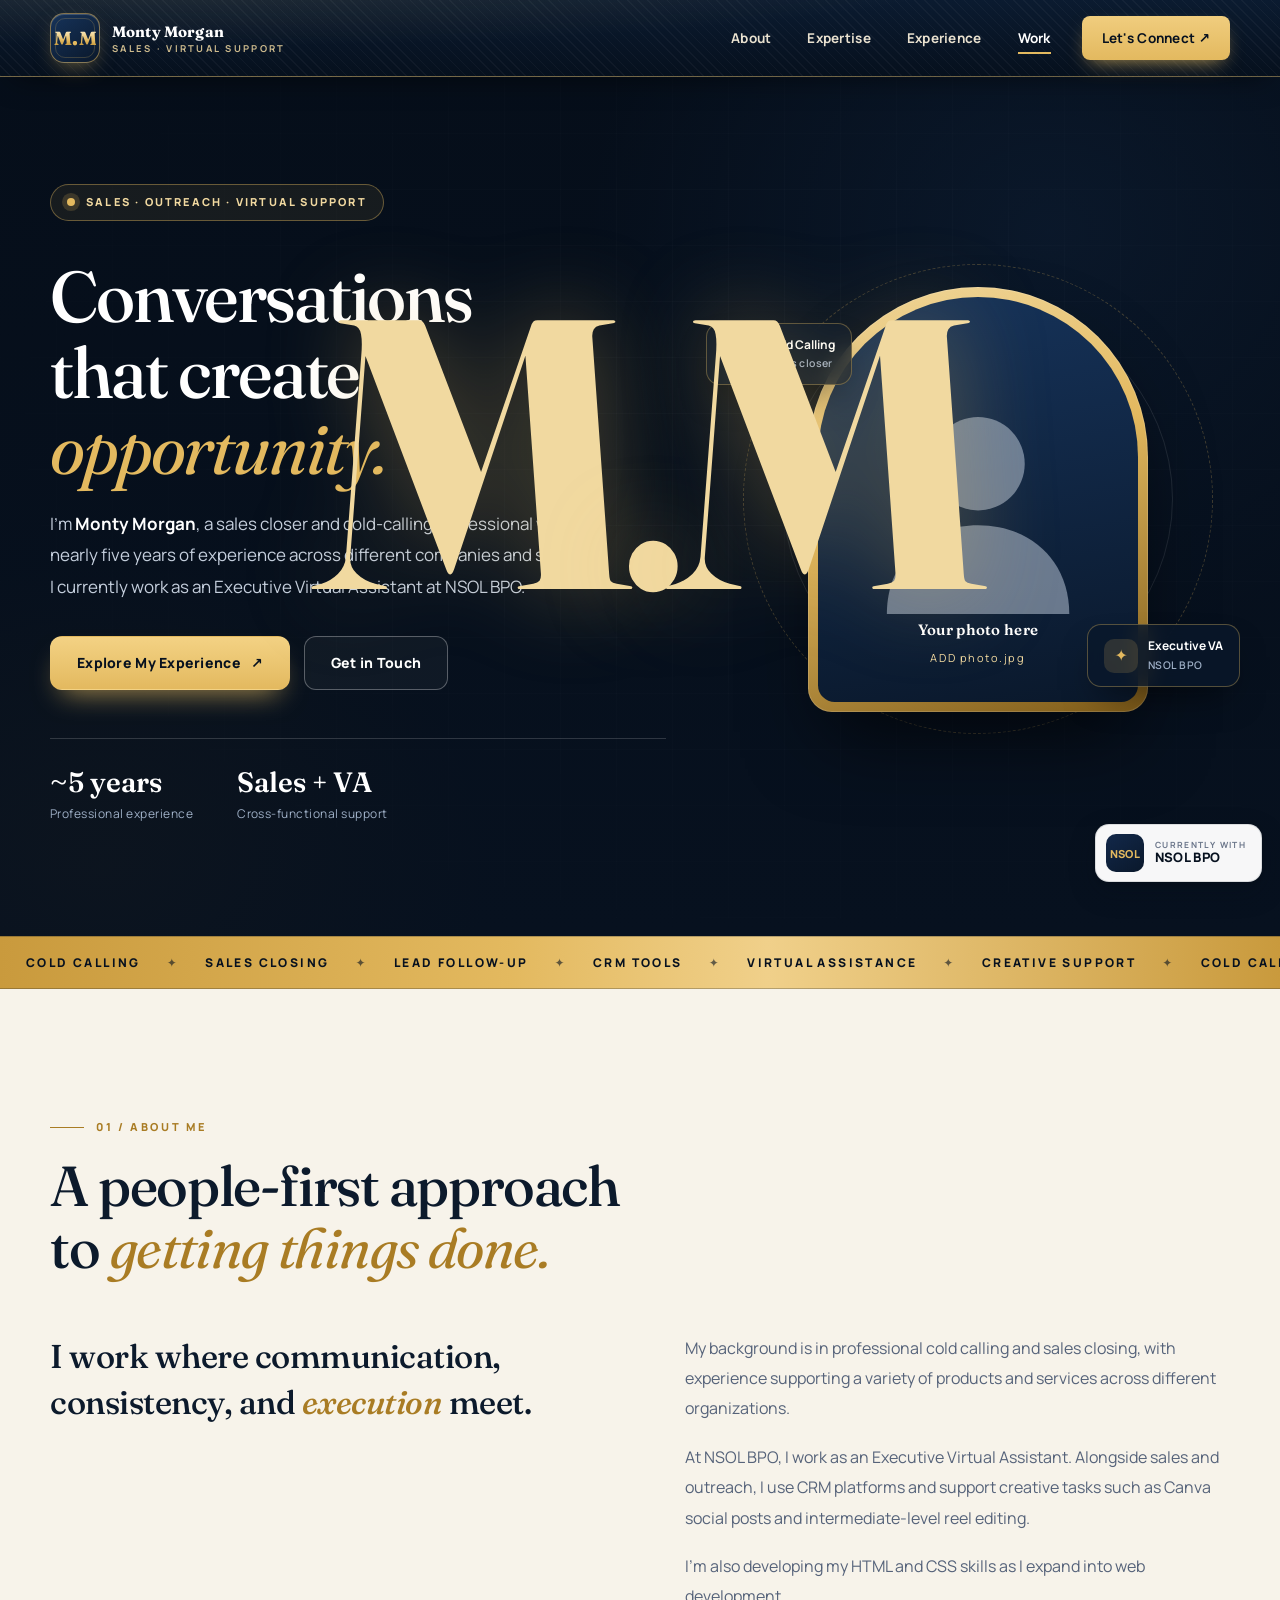
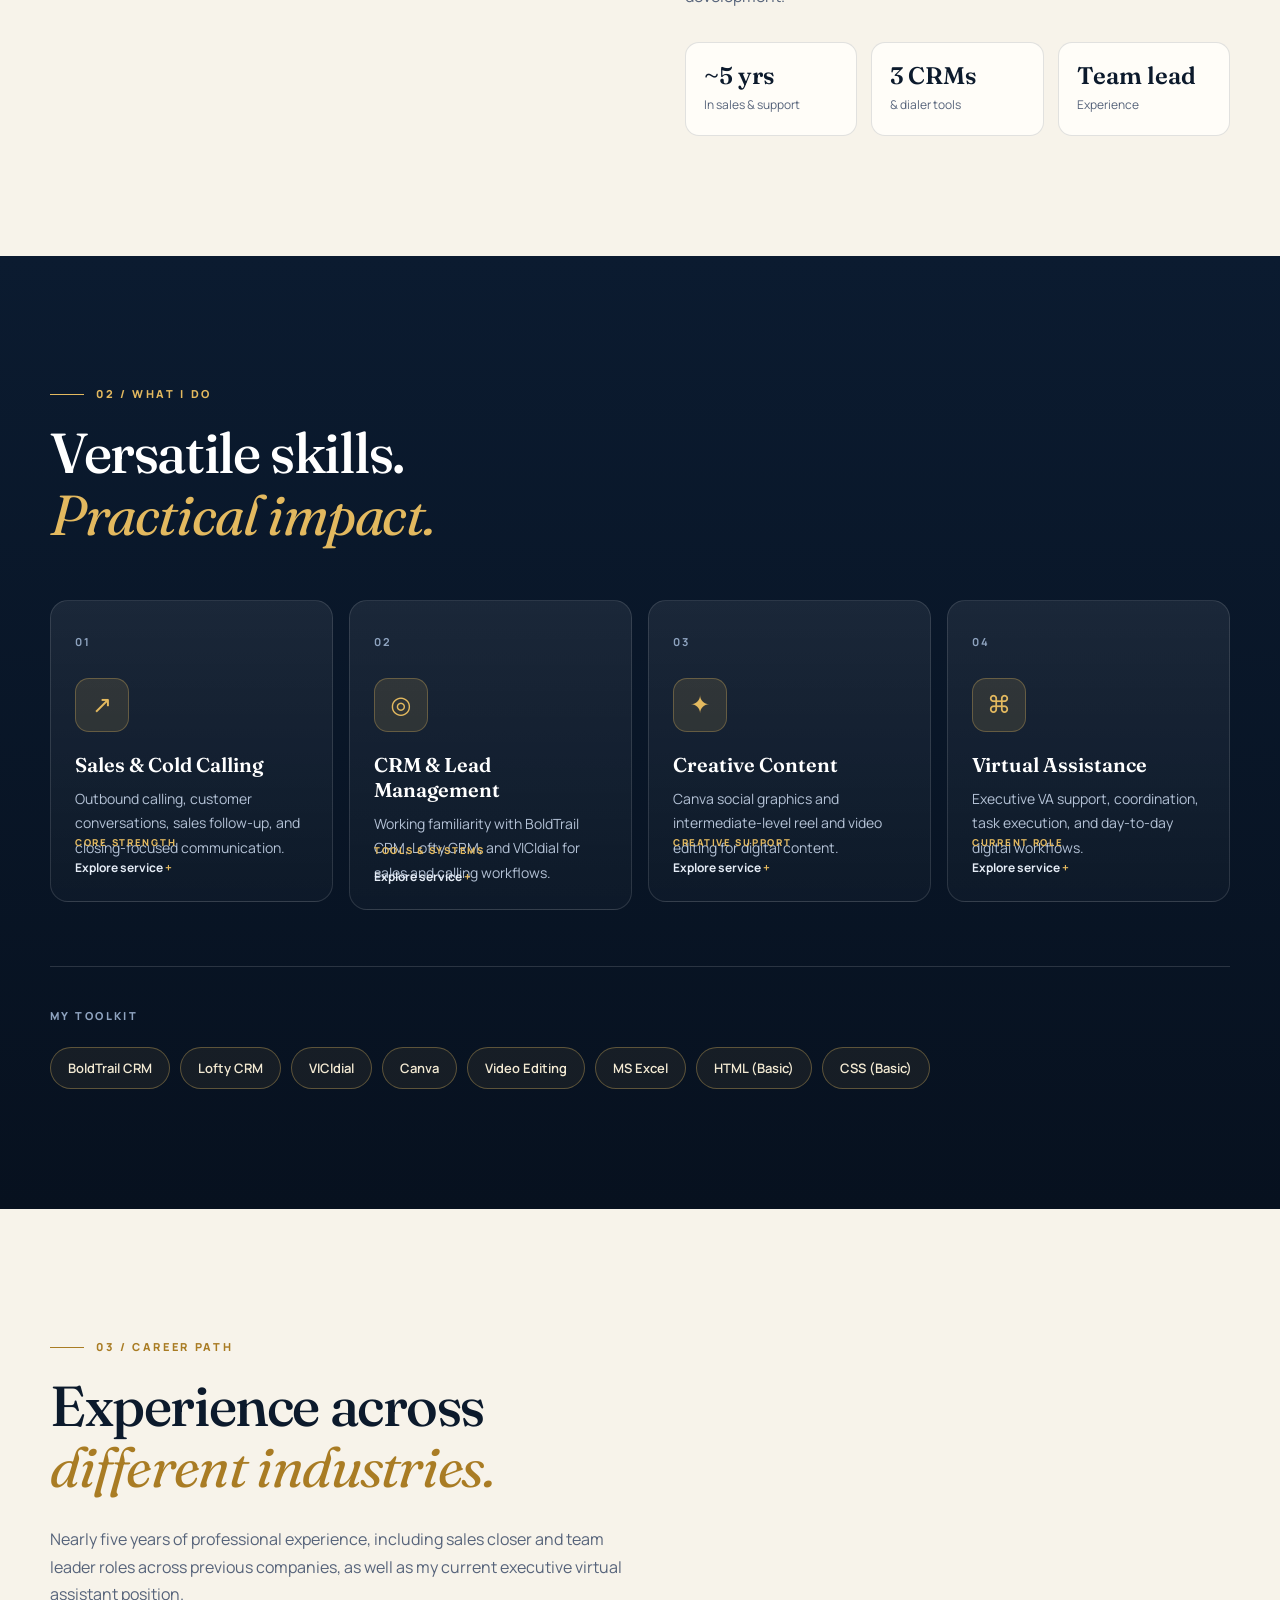
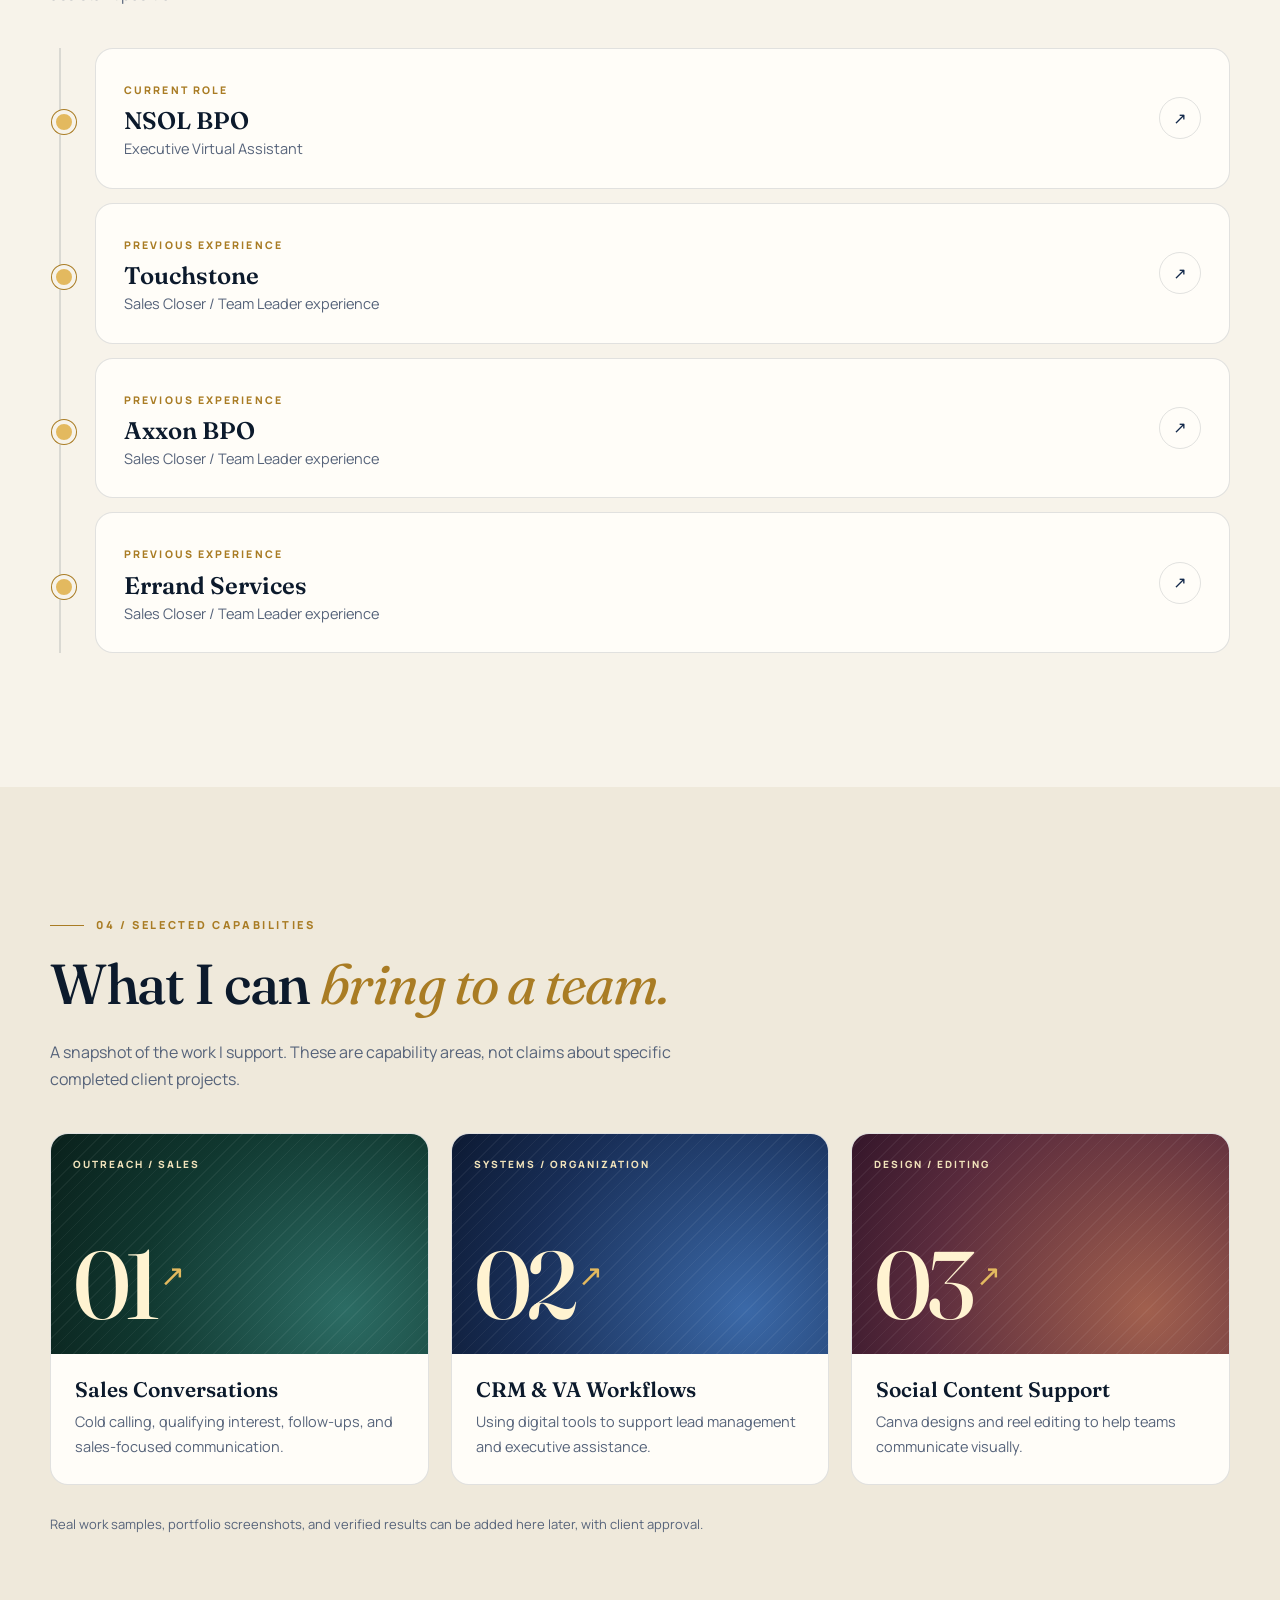
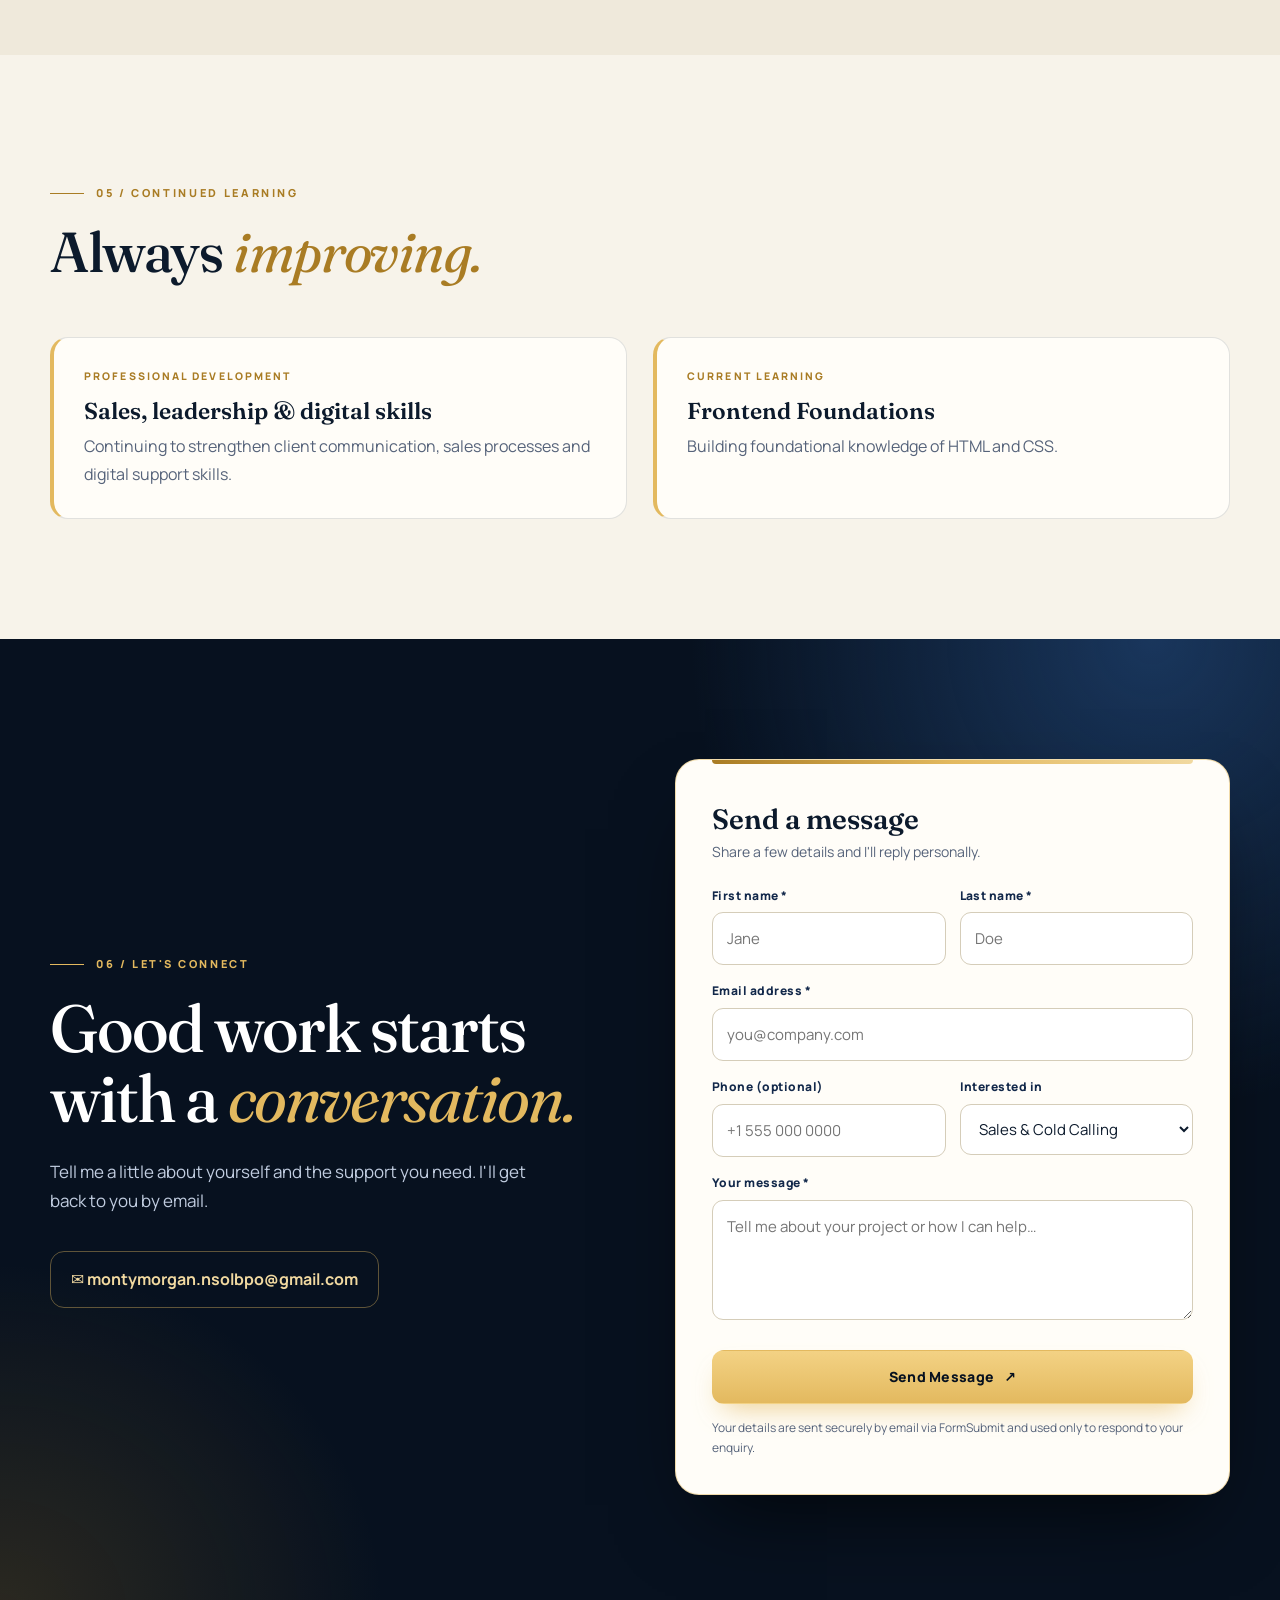
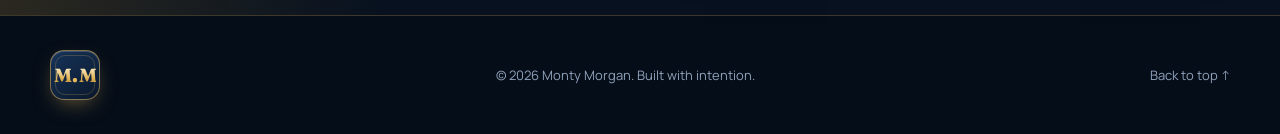
==== index.html @ 79760da1 "Redesign portfolio as a single-file site New navy and gold theme, textured navbar, styled M.M monogr" ====
<!doctype html>
<html lang="en">
<head>
<meta charset="utf-8">
<meta name="viewport" content="width=device-width, initial-scale=1">
<title>Monty Morgan | Sales Closer &amp; Executive Virtual Assistant</title>
<meta name="description" content="Monty Morgan — sales closer, cold-calling professional and Executive Virtual Assistant. Explore experience, skills and services.">
<meta name="theme-color" content="#07111f">
<meta property="og:type" content="website">
<meta property="og:title" content="Monty Morgan | Sales Closer &amp; Executive Virtual Assistant">
<meta property="og:description" content="Conversations that create opportunity. Sales, outreach and executive virtual support.">
<meta property="og:url" content="https://montymorgan.github.io/">
<link rel="canonical" href="https://montymorgan.github.io/">
<link rel="icon" href="data:image/svg+xml,%3Csvg xmlns='http://www.w3.org/2000/svg' viewBox='0 0 64 64'%3E%3Crect width='64' height='64' rx='14' fill='%2307111f'/%3E%3Ctext x='32' y='41' font-family='Georgia,serif' font-size='26' font-weight='700' fill='%23e3b95f' text-anchor='middle'%3EM.M%3C/text%3E%3C/svg%3E">
<link rel="preconnect" href="https://fonts.googleapis.com">
<link rel="preconnect" href="https://fonts.gstatic.com" crossorigin>
<link href="https://fonts.googleapis.com/css2?family=Fraunces:ital,opsz,wght@0,9..144,500;0,9..144,700;1,9..144,400;1,9..144,500&family=Manrope:wght@400;500;600;700;800&display=swap" rel="stylesheet">
<style>
:root{
  --navy-950:#050d18;--navy-900:#07111f;--navy-800:#0b1b30;--navy-700:#12284a;--navy-600:#1b3a63;
  --gold:#e3b95f;--gold-soft:#f1d9a0;--gold-deep:#a97c24;
  --ivory:#f7f3ea;--ivory-2:#efe9db;--paper:#fffdf8;
  --ink:#0c1a2c;--muted:#56637a;--line:rgba(12,26,44,.12);
  --blink:4.8s;
  --serif:'Fraunces',Georgia,serif;--sans:'Manrope',system-ui,-apple-system,'Segoe UI',Arial,sans-serif;
  --radius:18px;--shadow:0 24px 60px -24px rgba(5,13,24,.45);
}
*{box-sizing:border-box}
html{scroll-behavior:smooth;scroll-padding-top:90px;-webkit-text-size-adjust:100%}
body{margin:0;font:400 16px/1.7 var(--sans);color:var(--ink);background:var(--ivory);overflow-x:hidden}
a{color:inherit;text-decoration:none}
button,input,select,textarea{font:inherit}
img{max-width:100%;display:block}
::selection{background:var(--gold);color:var(--navy-900)}
:focus-visible{outline:3px solid var(--gold);outline-offset:3px;border-radius:4px}
.container{width:min(1180px,calc(100% - 48px));margin-inline:auto}
.skip-link{position:absolute;left:12px;top:-80px;background:var(--gold);color:var(--navy-900);padding:10px 16px;border-radius:8px;font-weight:700;z-index:2000}
.skip-link:focus{top:12px}

/* ---------- Brand monogram ---------- */
.logo{display:inline-flex;align-items:center;gap:12px;color:#fff}
.mono{position:relative;display:inline-grid;place-items:center;width:50px;height:50px;border-radius:14px;
  background:linear-gradient(145deg,#16335a,#0a182b);border:1px solid rgba(227,185,95,.55);
  box-shadow:inset 0 1px 0 rgba(255,255,255,.18),0 8px 22px -8px rgba(227,185,95,.55)}
.mono::after{content:"";position:absolute;inset:4px;border-radius:10px;border:1px solid rgba(227,185,95,.22)}
.mono b{font:700 19px/1 var(--serif);letter-spacing:-.04em;background:linear-gradient(180deg,#fff3d1,var(--gold) 60%,#b98a2f);-webkit-background-clip:text;background-clip:text;color:transparent}
.mono i{font-style:normal;color:var(--gold);margin:0 1px;font-weight:800}
.logo-text{display:flex;flex-direction:column;line-height:1.1}
.logo-text strong{font:700 15px var(--serif);letter-spacing:.01em}
.logo-text small{font-size:9.5px;letter-spacing:.24em;color:var(--gold-soft);opacity:.85;font-weight:700;margin-top:3px}

/* ---------- Navbar (textured, high contrast) ---------- */
.site-header{position:sticky;top:0;z-index:50;
  background:
    repeating-linear-gradient(45deg,rgba(255,255,255,.035) 0 1px,transparent 1px 7px),
    radial-gradient(120% 220% at 15% -60%,rgba(227,185,95,.16),transparent 55%),
    linear-gradient(180deg,#0b1b30,#06101d);
  border-bottom:1px solid rgba(227,185,95,.45);box-shadow:0 12px 30px -14px rgba(0,0,0,.6)}
.nav{height:76px;display:flex;align-items:center;justify-content:space-between;gap:20px}
.nav-links{display:flex;align-items:center;gap:6px}
.nav-links a{position:relative;padding:10px 15px;font-size:13.5px;font-weight:700;color:#e9e1cf;letter-spacing:.02em;border-radius:8px;transition:color .2s,background .2s}
.nav-links a:not(.nav-cta)::after{content:"";position:absolute;left:15px;right:15px;bottom:5px;height:2px;background:var(--gold);transform:scaleX(0);transform-origin:left;transition:transform .3s}
.nav-links a:hover,.nav-links a.active{color:#fff}
.nav-links a:hover::after,.nav-links a.active::after{transform:scaleX(1)}
.nav-links .nav-cta{margin-left:10px;background:linear-gradient(180deg,#f0cd7e,var(--gold));color:var(--navy-900);padding:11px 20px;box-shadow:0 8px 20px -8px rgba(227,185,95,.8)}
.nav-links .nav-cta:hover{color:var(--navy-900);transform:translateY(-1px)}
.menu-toggle{display:none;width:46px;height:44px;border:1px solid rgba(227,185,95,.5);background:rgba(255,255,255,.04);border-radius:10px;cursor:pointer;flex-direction:column;align-items:center;justify-content:center;gap:5px}
.menu-toggle span{width:22px;height:2px;background:var(--gold);transition:transform .3s,opacity .3s}
.menu-toggle[aria-expanded="true"] span:nth-child(1){transform:translateY(7px) rotate(45deg)}
.menu-toggle[aria-expanded="true"] span:nth-child(2){opacity:0}
.menu-toggle[aria-expanded="true"] span:nth-child(3){transform:translateY(-7px) rotate(-45deg)}

/* ---------- Blinking watermark (same rhythm as the NSOL badge) ---------- */
.watermark{position:fixed;top:50%;left:50%;z-index:20;transform:translate(-50%,-50%);pointer-events:none;user-select:none;
  font:700 clamp(170px,30vw,500px)/1 var(--serif);letter-spacing:-.07em;white-space:nowrap;
  animation:mm-blink var(--blink) ease-in-out infinite;transition:color .6s ease,text-shadow .6s ease}
.watermark i{font-style:normal;font-weight:500;margin:0 .02em}
.watermark.on-dark{color:var(--gold-soft);text-shadow:0 0 90px rgba(227,185,95,.35)}
.watermark.on-light{color:var(--navy-700);text-shadow:none}
@keyframes mm-blink{0%,100%{opacity:.05}50%{opacity:.17}}

/* ---------- Floating NSOL BPO badge ---------- */
.employer{position:fixed;right:18px;bottom:18px;z-index:60;display:flex;align-items:center;gap:11px;padding:9px 15px 9px 10px;
  background:rgba(255,255,255,.97);border:1px solid rgba(12,26,44,.12);border-radius:14px;color:var(--navy-900);
  box-shadow:0 10px 26px rgba(5,13,24,.28),0 2px 6px rgba(5,13,24,.18);animation:badge-blink var(--blink) ease-in-out infinite;
  transition:transform .25s,box-shadow .25s}
.employer:hover{transform:translateY(-3px);box-shadow:0 16px 32px rgba(5,13,24,.34)}
@keyframes badge-blink{0%,100%{opacity:.6}50%{opacity:1}}
.employer-logo{width:38px;height:38px;border-radius:10px;display:grid;place-items:center;background:linear-gradient(145deg,#12284a,#0a182b);overflow:hidden;flex:none}
.employer-logo img{width:100%;height:100%;object-fit:contain;background:#fff;display:none}
.employer-logo.has-logo img{display:block}
.employer-logo.has-logo span{display:none}
.employer-logo span{font:800 11px var(--sans);color:var(--gold);letter-spacing:.04em}
.employer-text{display:flex;flex-direction:column;line-height:1.15}
.employer-text small{font-size:8.5px;letter-spacing:.16em;text-transform:uppercase;color:#6a7589;font-weight:700}
.employer-text strong{font-size:13px;font-weight:800;letter-spacing:.02em}

/* ---------- Buttons ---------- */
.btn{display:inline-flex;align-items:center;justify-content:center;gap:10px;min-height:52px;padding:14px 26px;border-radius:12px;border:1px solid transparent;font-weight:800;font-size:14px;letter-spacing:.02em;cursor:pointer;transition:transform .2s,box-shadow .2s,background .2s}
.btn:hover{transform:translateY(-3px)}
.btn-gold{background:linear-gradient(180deg,#f3d284,var(--gold));color:var(--navy-900);box-shadow:0 14px 28px -12px rgba(227,185,95,.75)}
.btn-ghost{border-color:rgba(255,255,255,.3);color:#fff;background:rgba(255,255,255,.04)}
.btn-ghost:hover{background:rgba(255,255,255,.1)}

/* ---------- Hero ---------- */
section{position:relative}
.hero{color:#fff;overflow:hidden;isolation:isolate;
  background:
    linear-gradient(180deg,rgba(5,13,24,.72),rgba(7,17,31,.9)),
    url('hero.jpg') center/cover no-repeat,
    radial-gradient(60% 80% at 82% 18%,rgba(27,58,99,.9),transparent 60%),
    radial-gradient(50% 60% at 8% 92%,rgba(169,124,36,.28),transparent 60%),
    var(--navy-900)}
.hero::before{content:"";position:absolute;inset:0;z-index:-1;opacity:.5;
  background-image:linear-gradient(rgba(255,255,255,.045) 1px,transparent 1px),linear-gradient(90deg,rgba(255,255,255,.045) 1px,transparent 1px);
  background-size:56px 56px;-webkit-mask-image:radial-gradient(75% 75% at 60% 40%,#000,transparent);mask-image:radial-gradient(75% 75% at 60% 40%,#000,transparent)}
.hero-grid{display:grid;grid-template-columns:1.1fr .9fr;gap:60px;align-items:center;padding-block:96px 110px;min-height:720px}
.eyebrow{display:inline-flex;align-items:center;gap:11px;padding:8px 16px;border:1px solid rgba(227,185,95,.4);border-radius:100px;background:rgba(227,185,95,.08);font-size:11px;font-weight:800;letter-spacing:.2em;color:var(--gold-soft)}
.dot{width:8px;height:8px;border-radius:50%;background:var(--gold);box-shadow:0 0 0 5px rgba(227,185,95,.18)}
.hero h1{font:500 clamp(42px,5.6vw,76px)/1.06 var(--serif);letter-spacing:-.03em;margin:26px 0 22px}
.hero h1 em{font-style:italic;color:var(--gold);font-weight:400}
.hero p.lede{max-width:560px;color:#c5cfdd;font-size:17px;line-height:1.85;margin:0}
.hero p.lede strong{color:#fff}
.hero-actions{display:flex;flex-wrap:wrap;gap:14px;margin:34px 0 48px}
.hero-meta{display:flex;gap:44px;padding-top:26px;border-top:1px solid rgba(255,255,255,.16)}
.hero-meta strong{display:block;font:600 28px var(--serif);color:#fff}
.hero-meta small{font-size:12px;color:#9fb0c7;letter-spacing:.04em}

.hero-art{position:relative;display:grid;place-items:center;min-height:520px}
.ring{position:absolute;border-radius:50%;border:1px solid rgba(227,185,95,.25)}
.ring.r1{width:470px;height:470px;animation:spin 60s linear infinite;border-style:dashed}
.ring.r2{width:390px;height:390px;border-color:rgba(255,255,255,.1)}
@keyframes spin{to{transform:rotate(360deg)}}
.photo-frame{position:relative;width:min(340px,76vw);aspect-ratio:4/5;border-radius:200px 200px 28px 28px;padding:10px;
  background:linear-gradient(160deg,var(--gold-soft),var(--gold) 45%,#7d5a18);box-shadow:0 40px 80px -20px rgba(0,0,0,.65),0 0 0 1px rgba(255,255,255,.15) inset}
.photo-inner{position:relative;width:100%;height:100%;border-radius:192px 192px 20px 20px;overflow:hidden;background:linear-gradient(170deg,#16335a,#0a182b)}
.photo-inner img{position:absolute;inset:0;width:100%;height:100%;object-fit:cover;display:none}
.photo-frame.has-photo .photo-inner img{display:block}
.photo-placeholder{position:absolute;inset:0;display:flex;flex-direction:column;align-items:center;justify-content:flex-end;gap:10px;padding:0 24px 34px;text-align:center;color:#c7d3e4}
.photo-frame.has-photo .photo-placeholder{display:none}
.photo-placeholder svg{width:78%;height:auto;opacity:.5;margin-bottom:-4px}
.photo-placeholder strong{font:600 15px var(--serif);color:#fff;letter-spacing:.02em}
.photo-placeholder span{font-size:11px;letter-spacing:.14em;color:var(--gold-soft)}
.chip{position:absolute;display:flex;align-items:center;gap:10px;padding:11px 16px;border-radius:14px;background:rgba(10,24,43,.78);backdrop-filter:blur(10px);-webkit-backdrop-filter:blur(10px);border:1px solid rgba(227,185,95,.35);box-shadow:0 18px 36px -14px rgba(0,0,0,.6);font-size:12px;font-weight:700;color:#fff;animation:float 6s ease-in-out infinite}
.chip small{display:block;font-weight:600;color:#9fb0c7;font-size:10.5px;letter-spacing:.04em}
.chip .ic{width:34px;height:34px;border-radius:10px;display:grid;place-items:center;background:rgba(227,185,95,.16);color:var(--gold);font-size:16px}
.chip.c1{left:-4%;top:16%}
.chip.c2{right:-2%;bottom:14%;animation-delay:-3s}
@keyframes float{0%,100%{transform:translateY(0)}50%{transform:translateY(-9px)}}

/* ---------- Ticker ---------- */
.ticker{background:linear-gradient(90deg,#c99a3d,var(--gold) 40%,#f0d08a 60%,#c99a3d);overflow:hidden;padding:17px 0;border-block:1px solid rgba(7,17,31,.25)}
.ticker-track{display:flex;width:max-content;animation:marquee 34s linear infinite}
.ticker-track span{padding:0 26px;white-space:nowrap;font:800 12px var(--sans);letter-spacing:.2em;color:var(--navy-900)}
.ticker-track span.sep{padding:0;opacity:.6}
@keyframes marquee{to{transform:translateX(-50%)}}

/* ---------- Sections ---------- */
.section{padding-block:120px}
.kicker{display:inline-flex;align-items:center;gap:12px;font-size:11px;font-weight:800;letter-spacing:.24em;color:var(--gold-deep)}
.kicker::before{content:"";width:34px;height:1px;background:currentColor}
.section h2{font:500 clamp(34px,4.4vw,58px)/1.1 var(--serif);letter-spacing:-.025em;margin:18px 0 54px;max-width:860px}
.section h2 em{font-style:italic;color:var(--gold-deep);font-weight:400}
.tone-dark{background:linear-gradient(180deg,var(--navy-800),var(--navy-900));color:#fff}
.tone-dark .kicker{color:var(--gold)}
.tone-dark h2 em{color:var(--gold)}
.tone-alt{background:var(--ivory-2)}

.about-grid{display:grid;grid-template-columns:1fr 1fr;gap:90px;align-items:start}
.lead{font:500 clamp(24px,2.6vw,33px)/1.4 var(--serif);letter-spacing:-.015em;margin:0}
.lead em{color:var(--gold-deep)}
.about-text p{margin:0 0 18px;color:var(--muted);line-height:1.9}
.about-stats{display:grid;grid-template-columns:repeat(3,1fr);gap:14px;margin-top:30px}
.about-stats div{padding:18px;background:var(--paper);border:1px solid var(--line);border-radius:14px}
.about-stats strong{display:block;font:600 24px var(--serif)}
.about-stats small{font-size:12px;color:var(--muted)}

/* service cards */
.expertise-grid{display:grid;grid-template-columns:repeat(4,1fr);gap:16px;align-items:start}
.skill{border:1px solid rgba(255,255,255,.12);border-radius:var(--radius);background:linear-gradient(180deg,rgba(255,255,255,.07),rgba(255,255,255,.025));overflow:hidden;transition:transform .3s,border-color .3s,box-shadow .3s}
.skill:hover,.skill[open]{transform:translateY(-5px);border-color:rgba(227,185,95,.55);box-shadow:0 26px 50px -24px rgba(0,0,0,.7)}
.skill summary{list-style:none;cursor:pointer;display:block;padding:26px 24px 24px;min-height:300px;position:relative}
.skill summary::-webkit-details-marker{display:none}
.idx{font-size:11px;letter-spacing:.2em;color:#8ea3bf;font-weight:700}
.skill .ico{width:54px;height:54px;border-radius:14px;display:grid;place-items:center;margin:24px 0 20px;font-size:24px;color:var(--gold);background:rgba(227,185,95,.12);border:1px solid rgba(227,185,95,.3)}
.skill h3{font:600 20px/1.25 var(--serif);margin:0 0 10px}
.skill p{margin:0;font-size:14px;line-height:1.75;color:#b4c2d6}
.tag{position:absolute;left:24px;bottom:50px;font-size:9.5px;letter-spacing:.18em;font-weight:800;color:var(--gold)}
.more{position:absolute;left:24px;bottom:22px;font-size:12px;font-weight:700;color:#e5ecf6}
.more::after{content:" +";color:var(--gold)}
.skill[open] .more::after{content:" −"}
.extra{padding:20px 24px 24px;border-top:1px solid rgba(255,255,255,.12);font-size:14px;color:#c6d2e2;line-height:1.75}
.extra p{margin:0}
.extra a{display:inline-block;margin-top:12px;font-weight:800;color:var(--gold)}
.toolkit{margin-top:56px;padding-top:34px;border-top:1px solid rgba(255,255,255,.14)}
.toolkit-label{font-size:11px;letter-spacing:.22em;font-weight:800;color:#8ea3bf}
.chips{display:flex;flex-wrap:wrap;gap:10px;margin-top:18px}
.chips span{padding:9px 17px;border-radius:100px;border:1px solid rgba(227,185,95,.35);background:rgba(227,185,95,.07);font-size:13px;font-weight:600;color:#f3ead3}

/* timeline */
.exp-intro{display:flex;justify-content:space-between;align-items:end;gap:30px;margin:-26px 0 40px}
.exp-intro p{max-width:600px;margin:0;color:var(--muted)}
.timeline{position:relative;border-left:2px solid var(--line);margin-left:9px}
.t-item{position:relative;display:grid;grid-template-columns:1fr auto;align-items:center;gap:20px;padding:26px 28px;margin:0 0 14px 34px;background:var(--paper);border:1px solid var(--line);border-radius:var(--radius);transition:transform .3s,box-shadow .3s,border-color .3s}
.t-item:hover{transform:translateX(6px);box-shadow:var(--shadow);border-color:rgba(169,124,36,.5)}
.t-item::before{content:"";position:absolute;left:-44px;top:50%;width:16px;height:16px;margin-top:-8px;border-radius:50%;background:var(--gold);border:4px solid var(--ivory);box-shadow:0 0 0 1px var(--gold-deep)}
.t-type{font-size:10.5px;letter-spacing:.2em;font-weight:800;color:var(--gold-deep)}
.t-item h3{font:600 24px var(--serif);margin:4px 0 2px}
.t-item p{margin:0;color:var(--muted);font-size:14.5px}
.t-arrow{width:42px;height:42px;border-radius:50%;display:grid;place-items:center;border:1px solid var(--line);color:var(--navy-700);transition:background .25s,color .25s}
.t-item:hover .t-arrow{background:var(--navy-800);color:var(--gold)}

/* capabilities */
.work-intro{max-width:660px;margin:-30px 0 40px;color:var(--muted)}
.work-grid{display:grid;grid-template-columns:repeat(3,1fr);gap:22px;align-items:start}
.work{background:var(--paper);border:1px solid var(--line);border-radius:var(--radius);overflow:hidden;transition:transform .3s,box-shadow .3s}
.work:hover,.work[open]{transform:translateY(-5px);box-shadow:var(--shadow)}
.work summary{list-style:none;cursor:pointer;display:block}
.work summary::-webkit-details-marker{display:none}
.visual{height:220px;padding:22px;display:flex;flex-direction:column;justify-content:space-between;color:#fff;position:relative;overflow:hidden}
.visual::after{content:"";position:absolute;inset:0;background:repeating-linear-gradient(135deg,rgba(255,255,255,.05) 0 1px,transparent 1px 9px)}
.v1{background:radial-gradient(circle at 78% 80%,#2c6c64,#10372f 60%,#0a211c)}
.v2{background:radial-gradient(circle at 78% 80%,#3b69a8,#182e57 65%,#0d1a33)}
.v3{background:radial-gradient(circle at 78% 80%,#a1604e,#5a2b3d 65%,#34162a)}
.visual span.lbl{position:relative;z-index:1;font-size:10px;letter-spacing:.2em;font-weight:800;color:#f1e3bb}
.visual span.num{position:relative;z-index:1;font:500 96px/1 var(--serif);letter-spacing:-.06em;color:#fff3d1}
.visual span.num sup{font-size:30px;color:var(--gold);margin-left:6px}
.work-body{padding:22px 24px 24px}
.work-body h3{font:600 21px var(--serif);margin:0 0 8px}
.work-body p{margin:0;color:var(--muted);font-size:14.5px}
.work .extra{background:var(--paper);color:var(--muted);border-top:1px solid var(--line)}
.work .extra a{color:var(--gold-deep)}
.work-note{margin:28px 0 0;font-size:13px;color:var(--muted)}

/* education */
.edu-grid{display:grid;grid-template-columns:1fr 1fr;gap:26px}
.edu{padding:30px;background:var(--paper);border:1px solid var(--line);border-left:4px solid var(--gold);border-radius:var(--radius)}
.edu .t-type{display:block}
.edu h3{font:600 23px var(--serif);margin:12px 0 8px}
.edu p{margin:0;color:var(--muted)}

/* contact */
.contact{background:
  radial-gradient(60% 80% at 90% 0,rgba(27,58,99,.9),transparent 60%),
  radial-gradient(50% 60% at 0 100%,rgba(169,124,36,.22),transparent 60%),var(--navy-900);color:#fff;padding-block:120px}
.contact-grid{display:grid;grid-template-columns:1fr 1fr;gap:70px;align-items:center}
.contact h2{font:500 clamp(40px,5.2vw,72px)/1.05 var(--serif);letter-spacing:-.03em;margin:20px 0 24px}
.contact h2 em{font-style:italic;color:var(--gold);font-weight:400}
.contact-copy p{color:#c1cde0;max-width:480px;font-size:17px}
.direct{display:inline-flex;align-items:center;gap:12px;margin-top:18px;padding:14px 20px;border:1px solid rgba(227,185,95,.4);border-radius:14px;font-weight:700;color:var(--gold-soft);overflow-wrap:anywhere;transition:background .2s}
.direct:hover{background:rgba(227,185,95,.1)}
.form-card{position:relative;background:var(--paper);color:var(--ink);border-radius:24px;padding:36px;box-shadow:0 40px 80px -30px rgba(0,0,0,.7);border:1px solid rgba(227,185,95,.5)}
.form-card::before{content:"";position:absolute;left:36px;right:36px;top:0;height:4px;border-radius:0 0 6px 6px;background:linear-gradient(90deg,var(--gold-deep),var(--gold),var(--gold-soft))}
.form-card h3{font:600 28px var(--serif);margin:6px 0 4px}
.form-card .sub{margin:0 0 6px;color:var(--muted);font-size:14px}
.row{display:grid;grid-template-columns:1fr 1fr;gap:14px}
label{display:block;font-size:12px;font-weight:800;letter-spacing:.04em;margin:16px 0 6px;color:var(--navy-700)}
input,select,textarea{width:100%;padding:13px 14px;border-radius:11px;border:1px solid #d5cdb9;background:#fff;color:var(--ink);font-size:15px;transition:border-color .2s,box-shadow .2s}
input:focus,select:focus,textarea:focus{outline:none;border-color:var(--gold-deep);box-shadow:0 0 0 4px rgba(227,185,95,.3)}
textarea{resize:vertical;min-height:120px}
.honeypot{position:absolute!important;left:-9999px;width:1px;height:1px;opacity:0}
.form-card .btn{width:100%;margin-top:22px}
.privacy{font-size:12px;color:var(--muted);margin:14px 0 0}
.form-status{display:none;margin-top:16px;padding:14px 16px;border-radius:12px;font-size:14px;font-weight:600}
.form-status.ok{display:block;background:#e7f4e4;color:#1f5a2a;border:1px solid #b6dcb0}
.form-status.err{display:block;background:#fbe9e7;color:#8a2a1d;border:1px solid #efbdb5}

/* footer */
.footer{background:var(--navy-950);color:#8fa1ba;padding:34px 0;font-size:13px;border-top:1px solid rgba(227,185,95,.25)}
.footer-in{display:flex;justify-content:space-between;align-items:center;gap:18px;flex-wrap:wrap}
.footer a:hover{color:var(--gold)}

/* reveal */
.js .reveal{opacity:0;transform:translateY(26px);transition:opacity .8s ease,transform .8s ease}
.js .reveal.in{opacity:1;transform:none}

/* ripple canvas */
#ripple{position:fixed;inset:0;width:100vw;height:100vh;z-index:99999;pointer-events:none}

@media(max-width:1000px){
  .hero-grid{grid-template-columns:1fr;gap:20px;padding-block:70px 80px}
  .hero-art{min-height:480px}
  .expertise-grid{grid-template-columns:repeat(2,1fr)}
  .about-grid{gap:44px;grid-template-columns:1fr}
  .work-grid{grid-template-columns:1fr 1fr}
}
@media(max-width:800px){
  .contact-grid{grid-template-columns:1fr;gap:38px}
}
@media(max-width:760px){
  .container{width:min(100% - 36px,1180px)}
  .nav{height:68px}
  .menu-toggle{display:flex}
  .nav-links{display:none;position:absolute;left:0;right:0;top:68px;flex-direction:column;align-items:stretch;gap:4px;padding:16px 18px 22px;
    background:repeating-linear-gradient(45deg,rgba(255,255,255,.035) 0 1px,transparent 1px 7px),#06101d;border-bottom:1px solid rgba(227,185,95,.45)}
  .nav-links.open{display:flex}
  .nav-links a{padding:14px 12px}
  .nav-links .nav-cta{margin:8px 0 0;text-align:center;justify-content:center}
  .logo-text{display:none}
  .section{padding-block:80px}
  .section h2{margin-bottom:36px}
  .hero-meta{gap:26px}
  .chip.c1{left:0}.chip.c2{right:0}
  .ring.r1{width:360px;height:360px}.ring.r2{width:300px;height:300px}
  .expertise-grid,.work-grid,.edu-grid,.row{grid-template-columns:1fr}
  .skill summary{min-height:270px}
  .exp-intro{display:block}
  .t-item{margin-left:26px;padding:20px}
  .t-item::before{left:-36px}
  .form-card{padding:26px 20px}
  .about-stats{grid-template-columns:1fr}
  .employer{right:10px;bottom:10px;padding:7px 11px 7px 8px}
  .employer-logo{width:32px;height:32px}
  .employer-text strong{font-size:12px}
}
@media(prefers-reduced-motion:reduce){
  html{scroll-behavior:auto}
  .watermark{animation:none;opacity:.1}.employer{animation:none}
  .ring.r1,.chip,.ticker-track{animation:none}
  .js .reveal{opacity:1;transform:none;transition:none}
  #ripple{display:none}
}
</style>
</head>
<body>
<div class="watermark on-dark" aria-hidden="true">M<i>.</i>M</div>
<canvas id="ripple" aria-hidden="true"></canvas>
<a class="skip-link" href="#main">Skip to content</a>

<a class="employer" href="https://nsolbpo.com/" target="_blank" rel="noopener noreferrer" aria-label="Currently working with NSOL BPO">
  <span class="employer-logo" id="employer-logo"><img src="assets/nsol-logo.png" alt="" width="38" height="38"><span>NSOL</span></span>
  <span class="employer-text"><small>Currently with</small><strong>NSOL BPO</strong></span>
</a>

<header class="site-header" id="top" data-tone="dark">
  <nav class="nav container" aria-label="Main navigation">
    <a class="logo" href="#top" aria-label="Monty Morgan — home">
      <span class="mono" aria-hidden="true"><b>M<i>.</i>M</b></span>
      <span class="logo-text"><strong>Monty Morgan</strong><small>SALES · VIRTUAL SUPPORT</small></span>
    </a>
    <button class="menu-toggle" id="menu-toggle" aria-label="Open navigation" aria-expanded="false" aria-controls="nav-links"><span></span><span></span><span></span></button>
    <div class="nav-links" id="nav-links">
      <a href="#about">About</a><a href="#expertise">Expertise</a><a href="#experience">Experience</a><a href="#work">Work</a>
      <a href="#contact" class="nav-cta">Let's Connect <span aria-hidden="true">↗</span></a>
    </div>
  </nav>
</header>

<main id="main">
  <section class="hero" data-tone="dark" aria-labelledby="hero-title">
    <div class="container hero-grid">
      <div class="hero-copy reveal">
        <p class="eyebrow"><span class="dot"></span>SALES · OUTREACH · VIRTUAL SUPPORT</p>
        <h1 id="hero-title">Conversations<br>that create <em>opportunity.</em></h1>
        <p class="lede">I'm <strong>Monty Morgan</strong>, a sales closer and cold-calling professional with nearly five years of experience across different companies and services. I currently work as an Executive Virtual Assistant at NSOL BPO.</p>
        <div class="hero-actions">
          <a class="btn btn-gold" href="#experience">Explore My Experience <span aria-hidden="true">↗</span></a>
          <a class="btn btn-ghost" href="#contact">Get in Touch</a>
        </div>
        <div class="hero-meta">
          <span><strong>~5 years</strong><small>Professional experience</small></span>
          <span><strong>Sales + VA</strong><small>Cross-functional support</small></span>
        </div>
      </div>
      <div class="hero-art reveal">
        <div class="ring r1" aria-hidden="true"></div><div class="ring r2" aria-hidden="true"></div>
        <!-- PHOTO: upload your picture to the repo root as photo.jpg and it appears here automatically. -->
        <div class="photo-frame" id="photo-frame">
          <div class="photo-inner">
            <img src="photo.jpg" alt="Portrait of Monty Morgan" width="680" height="850">
            <div class="photo-placeholder" aria-hidden="true">
              <svg viewBox="0 0 200 220" fill="currentColor"><circle cx="100" cy="78" r="44"/><path d="M14 220c0-52 38-84 86-84s86 32 86 84z"/></svg>
              <strong>Your photo here</strong><span>ADD photo.jpg</span>
            </div>
          </div>
        </div>
        <div class="chip c1"><span class="ic">☎</span><span>Cold Calling<small>Sales closer</small></span></div>
        <div class="chip c2"><span class="ic">✦</span><span>Executive VA<small>NSOL BPO</small></span></div>
      </div>
    </div>
  </section>

  <section class="ticker" data-tone="dark" aria-label="Professional focus">
    <div class="ticker-track">
      <span>COLD CALLING</span><span class="sep">✦</span><span>SALES CLOSING</span><span class="sep">✦</span><span>LEAD FOLLOW-UP</span><span class="sep">✦</span><span>CRM TOOLS</span><span class="sep">✦</span><span>VIRTUAL ASSISTANCE</span><span class="sep">✦</span><span>CREATIVE SUPPORT</span><span class="sep">✦</span>
      <span>COLD CALLING</span><span class="sep">✦</span><span>SALES CLOSING</span><span class="sep">✦</span><span>LEAD FOLLOW-UP</span><span class="sep">✦</span><span>CRM TOOLS</span><span class="sep">✦</span><span>VIRTUAL ASSISTANCE</span><span class="sep">✦</span><span>CREATIVE SUPPORT</span><span class="sep">✦</span>
    </div>
  </section>

  <section class="section" id="about" data-tone="light">
    <div class="container">
      <div class="reveal"><span class="kicker">01 / ABOUT ME</span>
      <h2>A people-first approach<br>to <em>getting things done.</em></h2></div>
      <div class="about-grid">
        <p class="lead reveal">I work where communication, consistency, and <em>execution</em> meet.</p>
        <div class="about-text reveal">
          <p>My background is in professional cold calling and sales closing, with experience supporting a variety of products and services across different organizations.</p>
          <p>At NSOL BPO, I work as an Executive Virtual Assistant. Alongside sales and outreach, I use CRM platforms and support creative tasks such as Canva social posts and intermediate-level reel editing.</p>
          <p>I'm also developing my HTML and CSS skills as I expand into web development.</p>
          <div class="about-stats">
            <div><strong>~5 yrs</strong><small>In sales &amp; support</small></div>
            <div><strong>3 CRMs</strong><small>&amp; dialer tools</small></div>
            <div><strong>Team lead</strong><small>Experience</small></div>
          </div>
        </div>
      </div>
    </div>
  </section>

  <section class="section tone-dark" id="expertise" data-tone="dark">
    <div class="container">
      <div class="reveal"><span class="kicker">02 / WHAT I DO</span>
      <h2>Versatile skills.<br><em>Practical impact.</em></h2></div>
      <div class="expertise-grid">
        <details class="skill reveal"><summary><span class="idx">01</span><div class="ico">↗</div><h3>Sales &amp; Cold Calling</h3><p>Outbound calling, customer conversations, sales follow-up, and closing-focused communication.</p><span class="tag">CORE STRENGTH</span><span class="more">Explore service</span></summary><div class="extra"><p>My approach starts with learning the offer and audience, asking relevant questions and maintaining clear notes and next steps.</p><a href="#contact">Discuss this service ↗</a></div></details>
        <details class="skill reveal"><summary><span class="idx">02</span><div class="ico">◎</div><h3>CRM &amp; Lead Management</h3><p>Working familiarity with BoldTrail CRM, Lofty CRM, and VICIdial for sales and calling workflows.</p><span class="tag">TOOLS &amp; SYSTEMS</span><span class="more">Explore service</span></summary><div class="extra"><p>I have working familiarity with BoldTrail CRM, Lofty CRM and VICIdial, and can adapt to established team processes.</p><a href="#contact">Discuss this service ↗</a></div></details>
        <details class="skill reveal"><summary><span class="idx">03</span><div class="ico">✦</div><h3>Creative Content</h3><p>Canva social graphics and intermediate-level reel and video editing for digital content.</p><span class="tag">CREATIVE SUPPORT</span><span class="more">Explore service</span></summary><div class="extra"><p>I create practical social content to help teams communicate clearly and consistently.</p><a href="#contact">Discuss this service ↗</a></div></details>
        <details class="skill reveal"><summary><span class="idx">04</span><div class="ico">⌘</div><h3>Virtual Assistance</h3><p>Executive VA support, coordination, task execution, and day-to-day digital workflows.</p><span class="tag">CURRENT ROLE</span><span class="more">Explore service</span></summary><div class="extra"><p>My current role at NSOL BPO involves supporting day-to-day workflows and keeping assigned work moving.</p><a href="#contact">Discuss this service ↗</a></div></details>
      </div>
      <div class="toolkit reveal"><span class="toolkit-label">MY TOOLKIT</span>
        <div class="chips"><span>BoldTrail CRM</span><span>Lofty CRM</span><span>VICIdial</span><span>Canva</span><span>Video Editing</span><span>MS Excel</span><span>HTML (Basic)</span><span>CSS (Basic)</span></div>
      </div>
    </div>
  </section>

  <section class="section" id="experience" data-tone="light">
    <div class="container">
      <div class="reveal"><span class="kicker">03 / CAREER PATH</span>
      <h2>Experience across<br><em>different industries.</em></h2></div>
      <div class="exp-intro reveal"><p>Nearly five years of professional experience, including sales closer and team leader roles across previous companies, as well as my current executive virtual assistant position.</p></div>
      <div class="timeline">
        <a class="t-item reveal" href="https://nsolbpo.com/" target="_blank" rel="noopener noreferrer"><div><span class="t-type">CURRENT ROLE</span><h3>NSOL BPO</h3><p>Executive Virtual Assistant</p></div><span class="t-arrow" aria-hidden="true">↗</span></a>
        <a class="t-item reveal" href="https://touchstonebpo.com/" target="_blank" rel="noopener noreferrer"><div><span class="t-type">PREVIOUS EXPERIENCE</span><h3>Touchstone</h3><p>Sales Closer / Team Leader experience</p></div><span class="t-arrow" aria-hidden="true">↗</span></a>
        <a class="t-item reveal" href="https://axxonbpo.com/" target="_blank" rel="noopener noreferrer"><div><span class="t-type">PREVIOUS EXPERIENCE</span><h3>Axxon BPO</h3><p>Sales Closer / Team Leader experience</p></div><span class="t-arrow" aria-hidden="true">↗</span></a>
        <a class="t-item reveal" href="https://errandsservices.com/" target="_blank" rel="noopener noreferrer"><div><span class="t-type">PREVIOUS EXPERIENCE</span><h3>Errand Services</h3><p>Sales Closer / Team Leader experience</p></div><span class="t-arrow" aria-hidden="true">↗</span></a>
      </div>
    </div>
  </section>

  <section class="section tone-alt" id="work" data-tone="light">
    <div class="container">
      <div class="reveal"><span class="kicker">04 / SELECTED CAPABILITIES</span>
      <h2>What I can <em>bring to a team.</em></h2></div>
      <p class="work-intro reveal">A snapshot of the work I support. These are capability areas, not claims about specific completed client projects.</p>
      <div class="work-grid">
        <details class="work reveal"><summary><div class="visual v1"><span class="lbl">OUTREACH / SALES</span><span class="num">01<sup>↗</sup></span></div><div class="work-body"><h3>Sales Conversations</h3><p>Cold calling, qualifying interest, follow-ups, and sales-focused communication.</p></div></summary><div class="extra"><p>I help businesses start conversations with potential customers, understand their needs and move toward a clear next step. My process emphasizes offer knowledge, relevant questions and timely follow-up.</p><a href="#contact">Get in touch ↗</a></div></details>
        <details class="work reveal"><summary><div class="visual v2"><span class="lbl">SYSTEMS / ORGANIZATION</span><span class="num">02<sup>↗</sup></span></div><div class="work-body"><h3>CRM &amp; VA Workflows</h3><p>Using digital tools to support lead management and executive assistance.</p></div></summary><div class="extra"><p>I support lead records, sales follow-up coordination and executive assistance using the tools and processes established by the team.</p><a href="#contact">Get in touch ↗</a></div></details>
        <details class="work reveal"><summary><div class="visual v3"><span class="lbl">DESIGN / EDITING</span><span class="num">03<sup>↗</sup></span></div><div class="work-body"><h3>Social Content Support</h3><p>Canva designs and reel editing to help teams communicate visually.</p></div></summary><div class="extra"><p>I create Canva graphics and edit short reels at an intermediate level, focusing on clear messaging and consistent presentation.</p><a href="#contact">Get in touch ↗</a></div></details>
      </div>
      <p class="work-note reveal">Real work samples, portfolio screenshots, and verified results can be added here later, with client approval.</p>
    </div>
  </section>

  <section class="section" id="education" data-tone="light">
    <div class="container">
      <div class="reveal"><span class="kicker">05 / CONTINUED LEARNING</span>
      <h2>Always <em>improving.</em></h2></div>
      <div class="edu-grid">
        <div class="edu reveal"><span class="t-type">PROFESSIONAL DEVELOPMENT</span><h3>Sales, leadership &amp; digital skills</h3><p>Continuing to strengthen client communication, sales processes and digital support skills.</p></div>
        <div class="edu reveal"><span class="t-type">CURRENT LEARNING</span><h3>Frontend Foundations</h3><p>Building foundational knowledge of HTML and CSS.</p></div>
      </div>
    </div>
  </section>

  <section class="contact" id="contact" data-tone="dark">
    <div class="container contact-grid">
      <div class="contact-copy reveal">
        <span class="kicker" style="color:var(--gold)">06 / LET'S CONNECT</span>
        <h2>Good work starts<br>with a <em>conversation.</em></h2>
        <p>Tell me a little about yourself and the support you need. I'll get back to you by email.</p>
        <a class="direct" href="mailto:montymorgan.nsolbpo@gmail.com">✉ montymorgan.nsolbpo@gmail.com</a>
      </div>
      <form class="form-card reveal" id="contact-form" action="https://formsubmit.co/montymorgan.nsolbpo@gmail.com" method="POST">
        <h3>Send a message</h3>
        <p class="sub">Share a few details and I'll reply personally.</p>
        <input type="hidden" name="_subject" value="New website enquiry — Monty Morgan Portfolio">
        <input type="hidden" name="_template" value="box">
        <input type="hidden" name="_captcha" value="false">
        <input type="hidden" name="_autoresponse" value="Hi, thank you for reaching out! I've received your message and will reply to you by email as soon as I can. — Monty Morgan">
        <input type="text" name="_honey" class="honeypot" tabindex="-1" autocomplete="off" aria-hidden="true">
        <div class="row">
          <div><label for="fn">First name *</label><input id="fn" name="First Name" required maxlength="80" autocomplete="given-name" placeholder="Jane"></div>
          <div><label for="ln">Last name *</label><input id="ln" name="Last Name" required maxlength="80" autocomplete="family-name" placeholder="Doe"></div>
        </div>
        <label for="em">Email address *</label>
        <input id="em" name="email" type="email" required autocomplete="email" placeholder="you@company.com">
        <div class="row">
          <div><label for="ph">Phone (optional)</label><input id="ph" name="Phone" type="tel" autocomplete="tel" placeholder="+1 555 000 0000"></div>
          <div><label for="sv">Interested in</label>
            <select id="sv" name="Service Needed"><option>Sales &amp; Cold Calling</option><option>CRM &amp; Lead Management</option><option>Creative Content</option><option>Virtual Assistance</option><option>Something else</option></select></div>
        </div>
        <label for="ms">Your message *</label>
        <textarea id="ms" name="Message" required maxlength="3000" placeholder="Tell me about your project or how I can help…"></textarea>
        <button class="btn btn-gold" type="submit">Send Message <span aria-hidden="true">↗</span></button>
        <div class="form-status" id="form-status" role="status" aria-live="polite"></div>
        <p class="privacy">Your details are sent securely by email via FormSubmit and used only to respond to your enquiry.</p>
      </form>
    </div>
  </section>
</main>

<footer class="footer" data-tone="dark">
  <div class="container footer-in">
    <a class="logo" href="#top" aria-label="Back to top"><span class="mono" aria-hidden="true"><b>M<i>.</i>M</b></span></a>
    <span>© <span id="year"></span> Monty Morgan. Built with intention.</span>
    <a href="#top">Back to top ↑</a>
  </div>
</footer>

<script>
document.documentElement.classList.add('js');

/* Mobile menu */
(()=>{
  const t=document.getElementById('menu-toggle'),l=document.getElementById('nav-links');
  t.addEventListener('click',()=>{const o=l.classList.toggle('open');t.setAttribute('aria-expanded',String(o));t.setAttribute('aria-label',o?'Close navigation':'Open navigation')});
  l.querySelectorAll('a').forEach(a=>a.addEventListener('click',()=>{l.classList.remove('open');t.setAttribute('aria-expanded','false')}));
  document.getElementById('year').textContent=new Date().getFullYear();
})();

/* Photo + employer logo: show only if the image file exists */
(()=>{
  const probe=(src,el)=>{const i=new Image();i.onload=()=>el.classList.add(el.id==='photo-frame'?'has-photo':'has-logo');i.src=src};
  probe('photo.jpg',document.getElementById('photo-frame'));
  probe('assets/nsol-logo.png',document.getElementById('employer-logo'));
})();

/* Scroll reveal + active nav link */
(()=>{
  const items=document.querySelectorAll('.reveal');
  if('IntersectionObserver' in window){
    const io=new IntersectionObserver(es=>es.forEach(e=>{if(e.isIntersecting){e.target.classList.add('in');io.unobserve(e.target)}}),{threshold:.12,rootMargin:'0px 0px -40px 0px'});
    items.forEach((el,i)=>{el.style.transitionDelay=(i%4)*70+'ms';io.observe(el)});
  }else items.forEach(el=>el.classList.add('in'));
  const links=[...document.querySelectorAll('.nav-links a[href^="#"]:not(.nav-cta)')];
  const map=new Map(links.map(a=>[a.getAttribute('href').slice(1),a]));
  const so=new IntersectionObserver(es=>es.forEach(e=>{if(e.isIntersecting){links.forEach(a=>a.classList.remove('active'));const a=map.get(e.target.id);if(a)a.classList.add('active')}}),{rootMargin:'-45% 0px -50% 0px'});
  ['about','expertise','experience','work'].forEach(id=>{const s=document.getElementById(id);if(s)so.observe(s)});
})();

/* Tone detection shared by watermark and ripple: dark vs light section under a point */
const toneAt=(x,y)=>{const el=document.elementFromPoint(x,y);const s=el&&el.closest('[data-tone]');return s?s.dataset.tone:'light'};

/* Section-aware M.M watermark (slow, steady blink — CSS keeps it in sync with the NSOL badge) */
(()=>{
  const m=document.querySelector('.watermark');let q=false;
  const upd=()=>{q=false;const d=toneAt(innerWidth/2,innerHeight/2)==='dark';m.classList.toggle('on-dark',d);m.classList.toggle('on-light',!d)};
  const sch=()=>{if(!q){q=true;requestAnimationFrame(upd)}};
  addEventListener('scroll',sch,{passive:true});addEventListener('resize',sch);addEventListener('load',sch);upd();
})();

/* Water ripple cursor: soft glow, layered rings, big shockwave on click; adapts colour to the section underneath */
(()=>{
  if(matchMedia('(prefers-reduced-motion: reduce)').matches||!matchMedia('(pointer: fine)').matches)return;
  const c=document.getElementById('ripple'),x=c.getContext('2d');if(!x)return;
  let w,h,dpr,active=false,last=0,tone='dark';
  const p={x:0,y:0},g={x:0,y:0};let waves=[];
  const resize=()=>{dpr=Math.min(devicePixelRatio||1,2);w=innerWidth;h=innerHeight;c.width=w*dpr;c.height=h*dpr;x.setTransform(dpr,0,0,dpr,0,0)};
  addEventListener('resize',resize,{passive:true});resize();
  const add=(px,py,power,life)=>{waves.push({x:px,y:py,t:performance.now(),power,life,tone});if(waves.length>40)waves.shift()};
  addEventListener('pointermove',e=>{
    if(e.pointerType==='touch')return;
    p.x=e.clientX;p.y=e.clientY;if(!active){g.x=p.x;g.y=p.y}active=true;
    const n=performance.now();
    if(n-last>70){tone=toneAt(p.x,p.y);add(p.x,p.y,.7,1200);last=n}
  },{passive:true});
  addEventListener('pointerdown',e=>{if(e.pointerType==='touch')return;tone=toneAt(e.clientX,e.clientY);add(e.clientX,e.clientY,1.7,1500)},{passive:true});
  document.addEventListener('pointerout',e=>{if(!e.relatedTarget)active=false});addEventListener('blur',()=>{active=false});
  const rgb=t=>t==='dark'?'196,230,255':'20,92,160';
  const ease=k=>1-Math.pow(1-k,3);
  (function frame(t){
    x.clearRect(0,0,w,h);
    if(active){
      g.x+=(p.x-g.x)*.16;g.y+=(p.y-g.y)*.16;
      const col=rgb(tone),r=x.createRadialGradient(g.x,g.y,0,g.x,g.y,130);
      r.addColorStop(0,`rgba(${col},${tone==='dark'?.42:.22})`);r.addColorStop(.35,`rgba(${col},${tone==='dark'?.18:.09})`);r.addColorStop(1,`rgba(${col},0)`);
      x.fillStyle=r;x.fillRect(g.x-130,g.y-130,260,260);
    }
    waves=waves.filter(q=>t-q.t<q.life);
    for(const q of waves){
      const k0=(t-q.t)/q.life,col=rgb(q.tone),reach=q.power>1?170:96;
      for(let i=0;i<3;i++){
        const d=i*.14;if(k0<d)continue;
        const k=(k0-d)/(1-d),a=(1-k)*(1-k)*q.power*(i===0?.62:i===1?.3:.16);
        x.beginPath();x.arc(q.x,q.y,6+ease(k)*reach*(1-i*.2),0,6.2832);
        x.strokeStyle=`rgba(${col},${Math.min(a,.85)})`;x.lineWidth=i===0?1.7:1;x.stroke();
      }
    }
    requestAnimationFrame(frame);
  })(performance.now());
})();

/* Contact form: send in place, fall back to a normal submit if anything fails */
(()=>{
  const f=document.getElementById('contact-form'),s=document.getElementById('form-status');
  f.addEventListener('submit',async e=>{
    e.preventDefault();
    const b=f.querySelector('button[type="submit"]'),label=b.innerHTML;
    b.disabled=true;b.textContent='Sending…';s.className='form-status';s.textContent='';
    try{
      const r=await fetch('https://formsubmit.co/ajax/montymorgan.nsolbpo@gmail.com',{method:'POST',headers:{'Accept':'application/json'},body:new FormData(f)});
      const j=await r.json();
      if(r.ok&&String(j.success)!=='false'){f.reset();s.className='form-status ok';s.textContent='Thank you! Your message has been sent. I will reply to you by email soon.'}
      else throw new Error(j.message||'failed');
    }catch(err){
      s.className='form-status err';s.textContent='Something went wrong. Please email montymorgan.nsolbpo@gmail.com directly.';
    }finally{b.disabled=false;b.innerHTML=label}
  });
})();
</script>
</body>
</html>
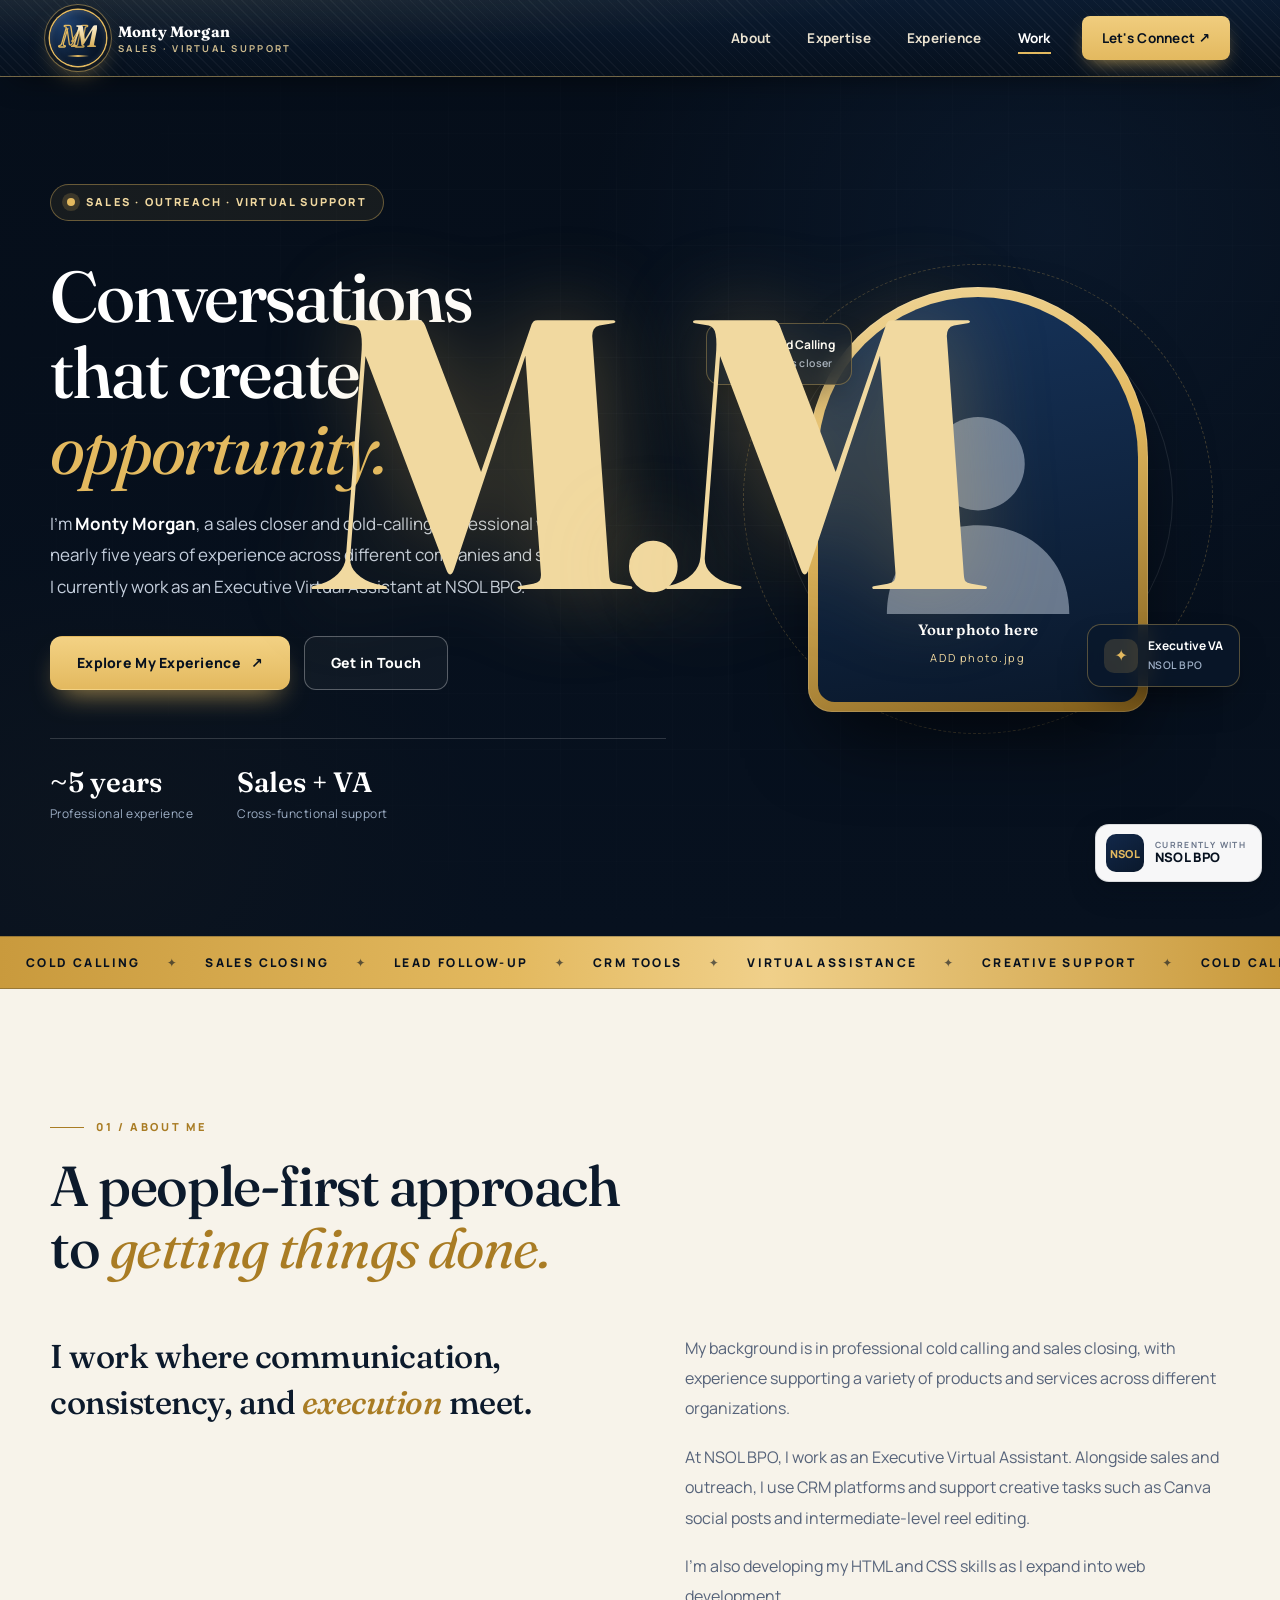
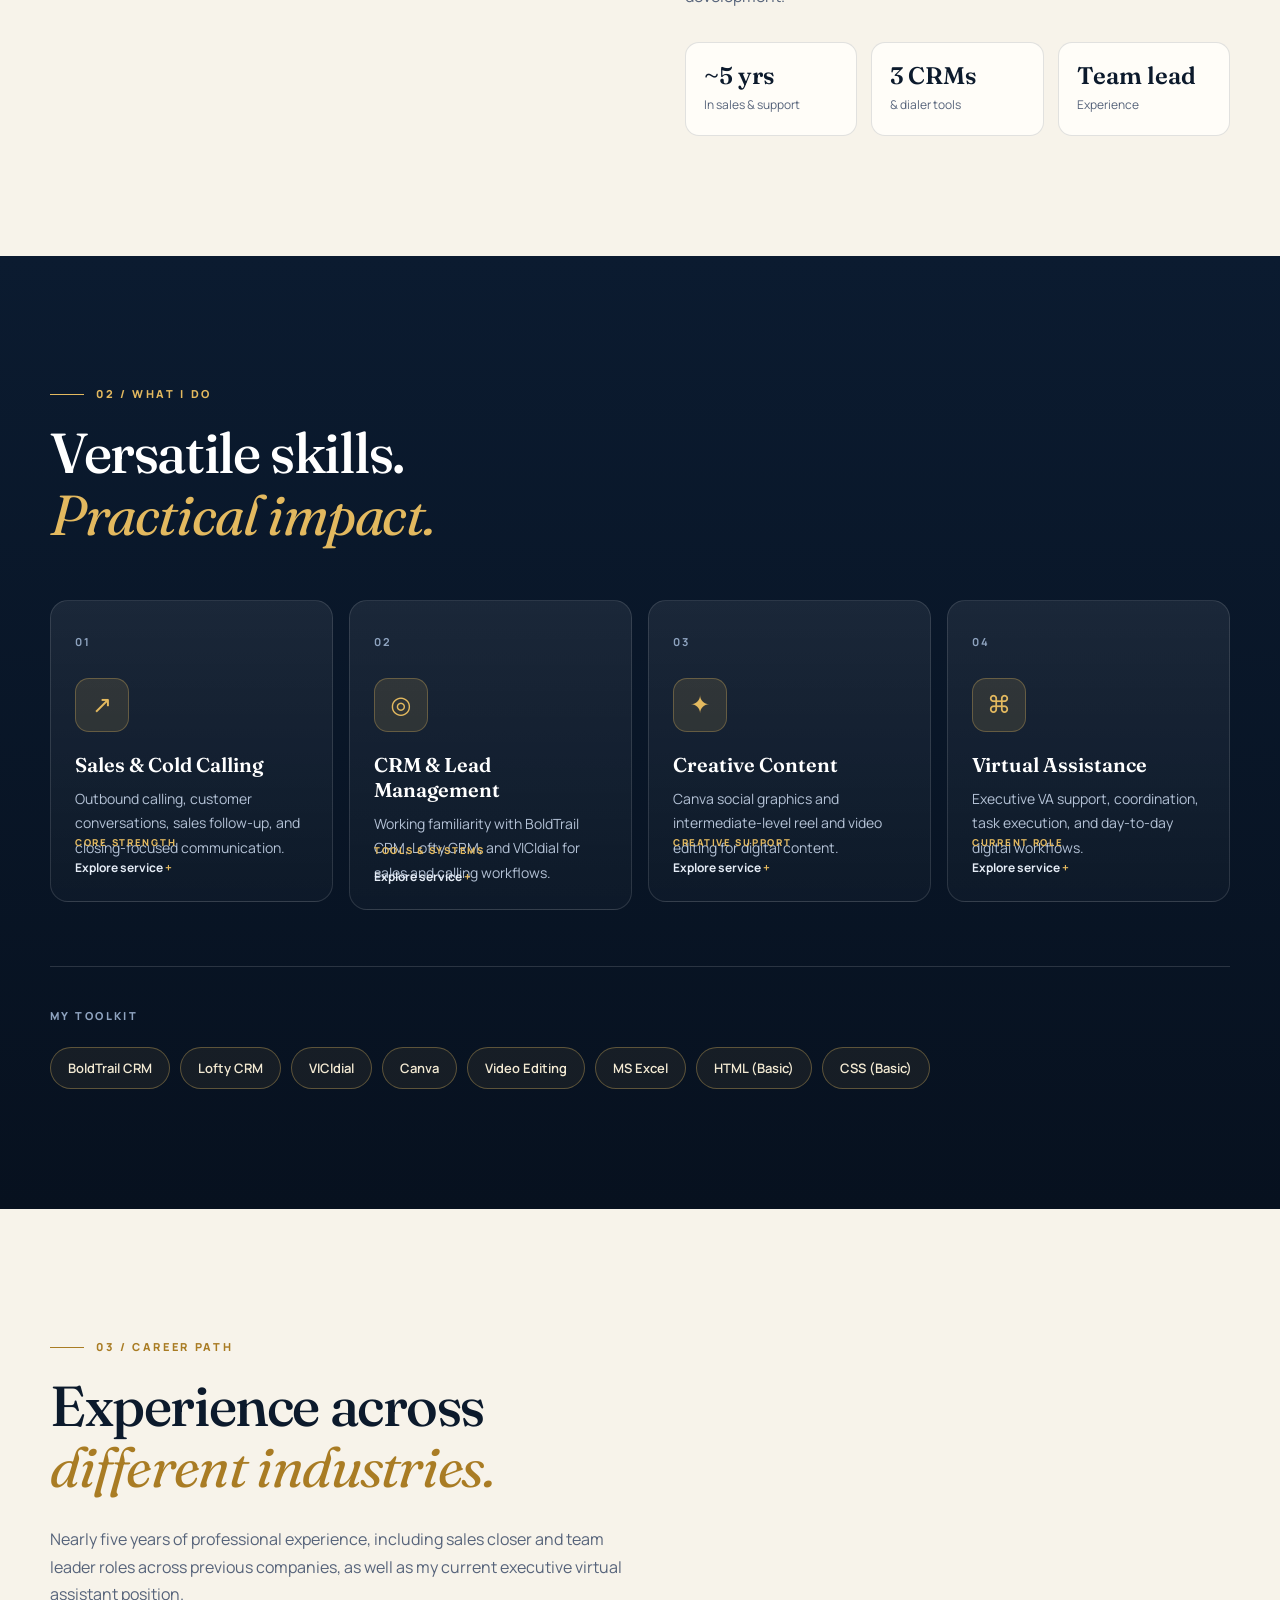
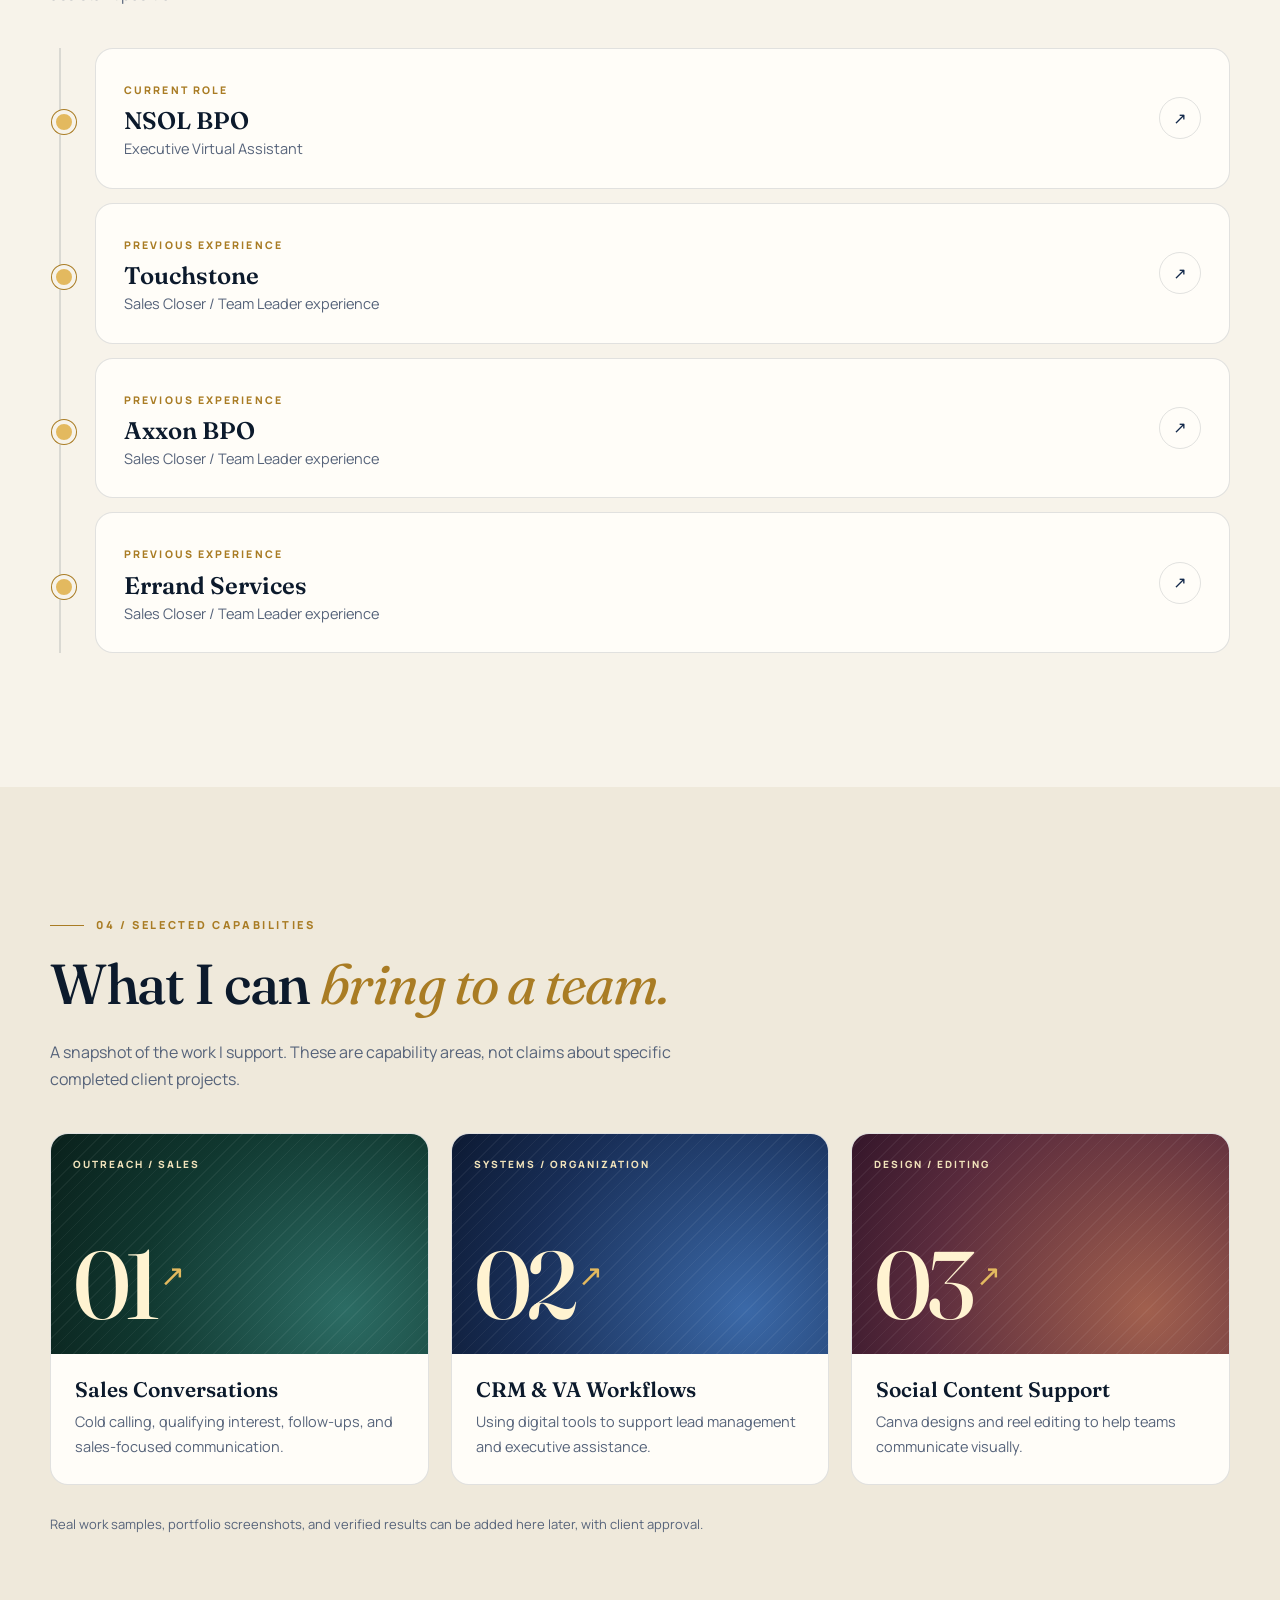
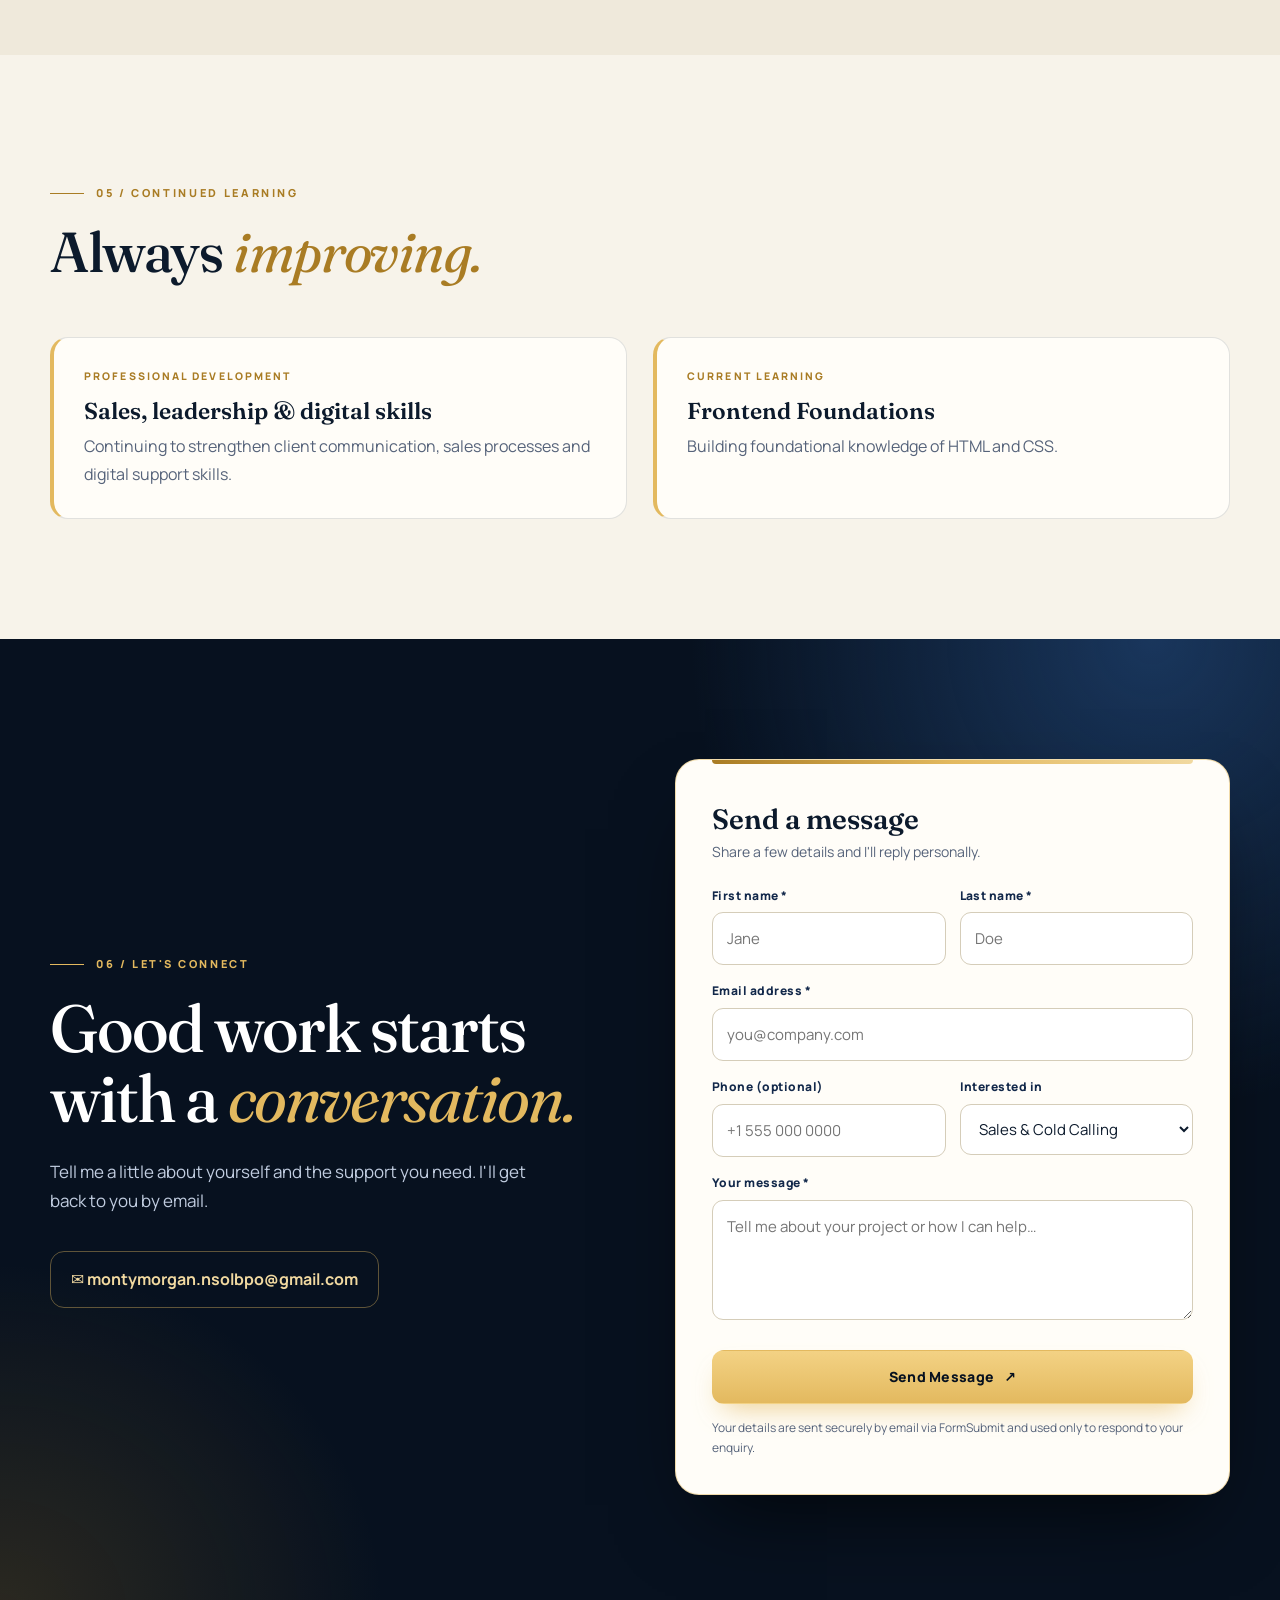
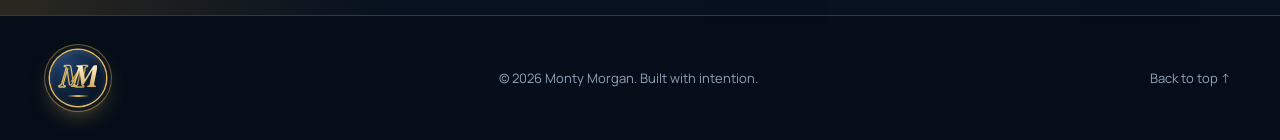
==== commit d612008c: "Restyle M.M logo as overlapping italic monogram in a gold-ringed emblem Co-Authored-By: Claude Sonne" ====
--- a/index.html
+++ b/index.html
@@ -39,12 +39,13 @@
 
 /* ---------- Brand monogram ---------- */
 .logo{display:inline-flex;align-items:center;gap:12px;color:#fff}
-.mono{position:relative;display:inline-grid;place-items:center;width:50px;height:50px;border-radius:14px;
-  background:linear-gradient(145deg,#16335a,#0a182b);border:1px solid rgba(227,185,95,.55);
-  box-shadow:inset 0 1px 0 rgba(255,255,255,.18),0 8px 22px -8px rgba(227,185,95,.55)}
-.mono::after{content:"";position:absolute;inset:4px;border-radius:10px;border:1px solid rgba(227,185,95,.22)}
-.mono b{font:700 19px/1 var(--serif);letter-spacing:-.04em;background:linear-gradient(180deg,#fff3d1,var(--gold) 60%,#b98a2f);-webkit-background-clip:text;background-clip:text;color:transparent}
-.mono i{font-style:normal;color:var(--gold);margin:0 1px;font-weight:800}
+.mono{position:relative;display:inline-block;width:56px;height:56px;border-radius:50%;flex:none;
+  background:radial-gradient(circle at 30% 25%,#1d3f6d,#0a182b 70%);
+  box-shadow:0 0 0 1.5px var(--gold),0 0 0 5px rgba(7,17,31,.9),0 0 0 6px rgba(227,185,95,.45),0 10px 24px -6px rgba(227,185,95,.6),inset 0 2px 6px rgba(255,255,255,.14)}
+.mono::after{content:"";position:absolute;left:50%;bottom:9px;width:22px;height:2px;margin-left:-11px;border-radius:2px;background:linear-gradient(90deg,transparent,var(--gold),transparent)}
+.mono b{position:absolute;top:50%;font:600 italic 31px/1 var(--serif);letter-spacing:-.04em;transform:translateY(-56%)}
+.mono .m1{left:9px;color:transparent;-webkit-text-stroke:1.3px var(--gold)}
+.mono .m2{left:21px;background:linear-gradient(180deg,#fffaf0,var(--gold-soft) 45%,#c9993a);-webkit-background-clip:text;background-clip:text;color:transparent;filter:drop-shadow(0 2px 3px rgba(0,0,0,.45))}
 .logo-text{display:flex;flex-direction:column;line-height:1.1}
 .logo-text strong{font:700 15px var(--serif);letter-spacing:.01em}
 .logo-text small{font-size:9.5px;letter-spacing:.24em;color:var(--gold-soft);opacity:.85;font-weight:700;margin-top:3px}
@@ -335,7 +336,7 @@
 <header class="site-header" id="top" data-tone="dark">
   <nav class="nav container" aria-label="Main navigation">
     <a class="logo" href="#top" aria-label="Monty Morgan — home">
-      <span class="mono" aria-hidden="true"><b>M<i>.</i>M</b></span>
+      <span class="mono" aria-hidden="true"><b class="m1">M</b><b class="m2">M</b></span>
       <span class="logo-text"><strong>Monty Morgan</strong><small>SALES · VIRTUAL SUPPORT</small></span>
     </a>
     <button class="menu-toggle" id="menu-toggle" aria-label="Open navigation" aria-expanded="false" aria-controls="nav-links"><span></span><span></span><span></span></button>
@@ -501,7 +502,7 @@
 
 <footer class="footer" data-tone="dark">
   <div class="container footer-in">
-    <a class="logo" href="#top" aria-label="Back to top"><span class="mono" aria-hidden="true"><b>M<i>.</i>M</b></span></a>
+    <a class="logo" href="#top" aria-label="Back to top"><span class="mono" aria-hidden="true"><b class="m1">M</b><b class="m2">M</b></span></a>
     <span>© <span id="year"></span> Monty Morgan. Built with intention.</span>
     <a href="#top">Back to top ↑</a>
   </div>
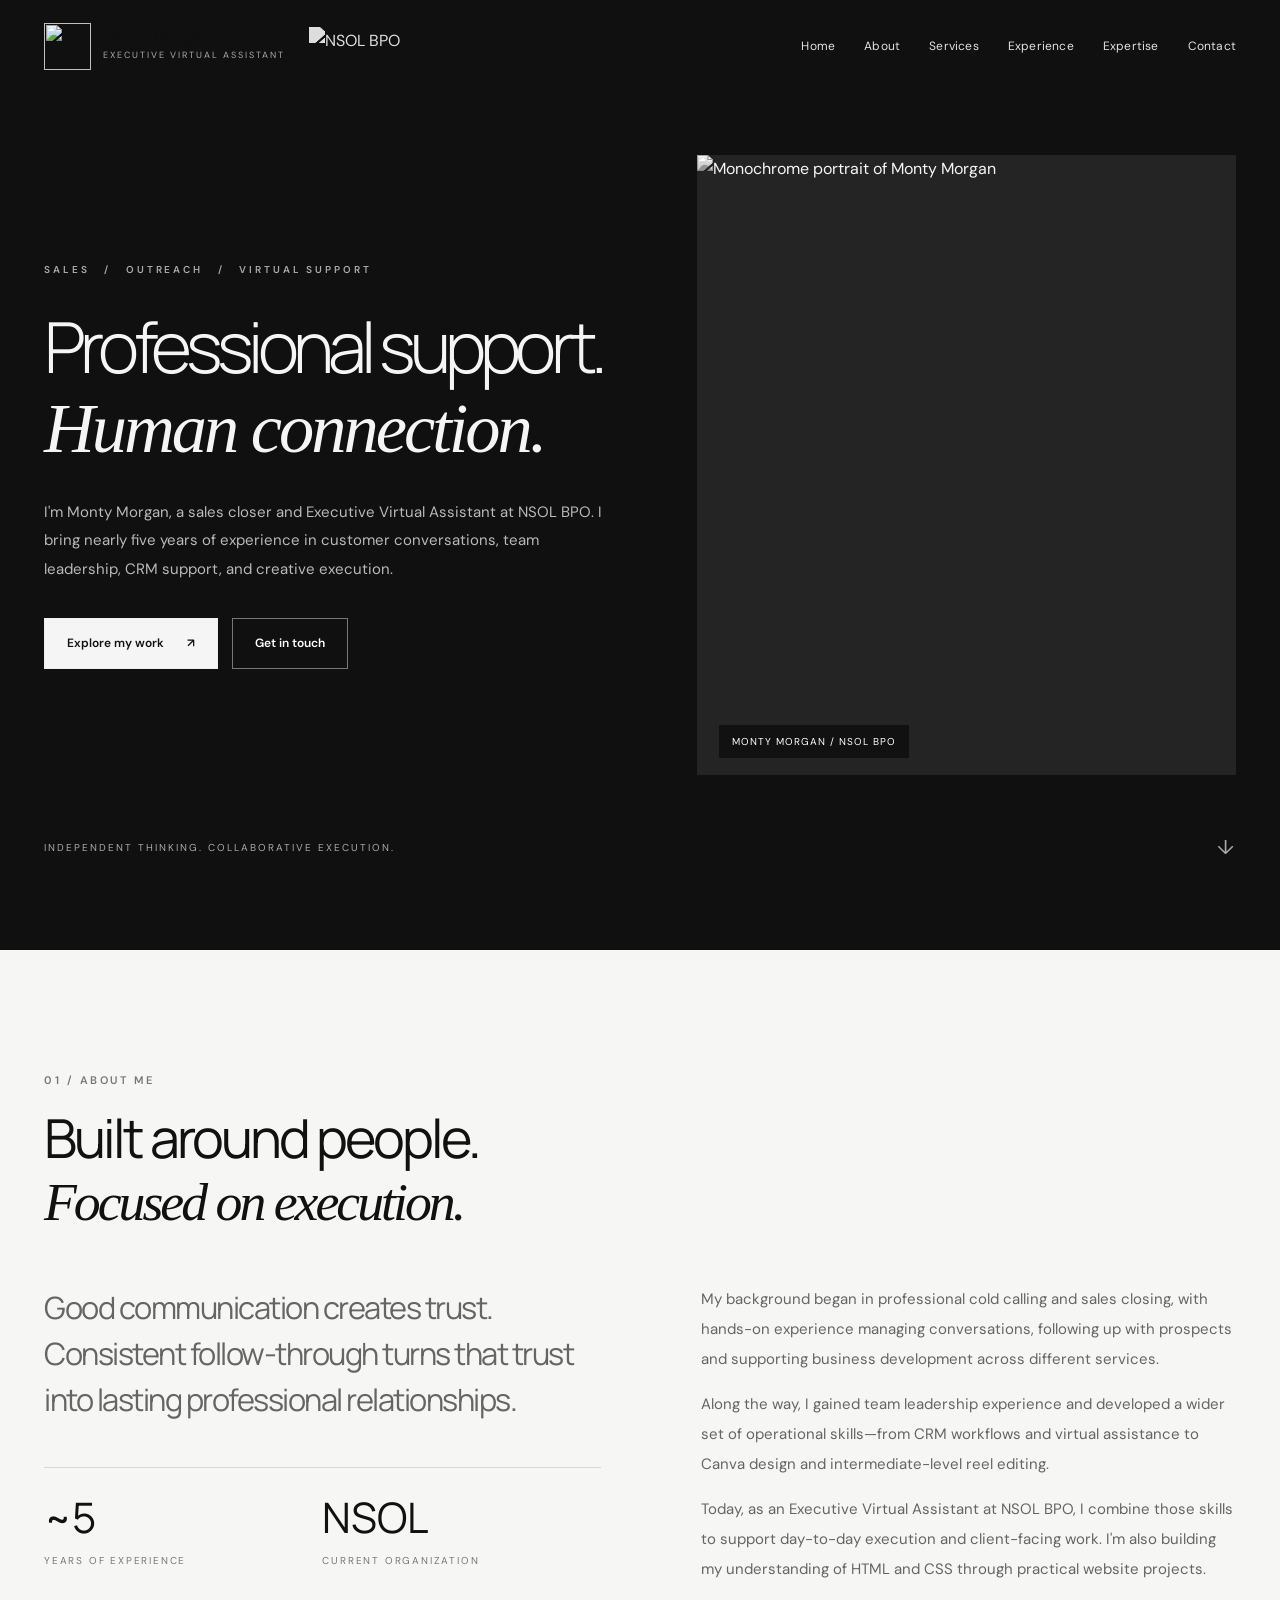
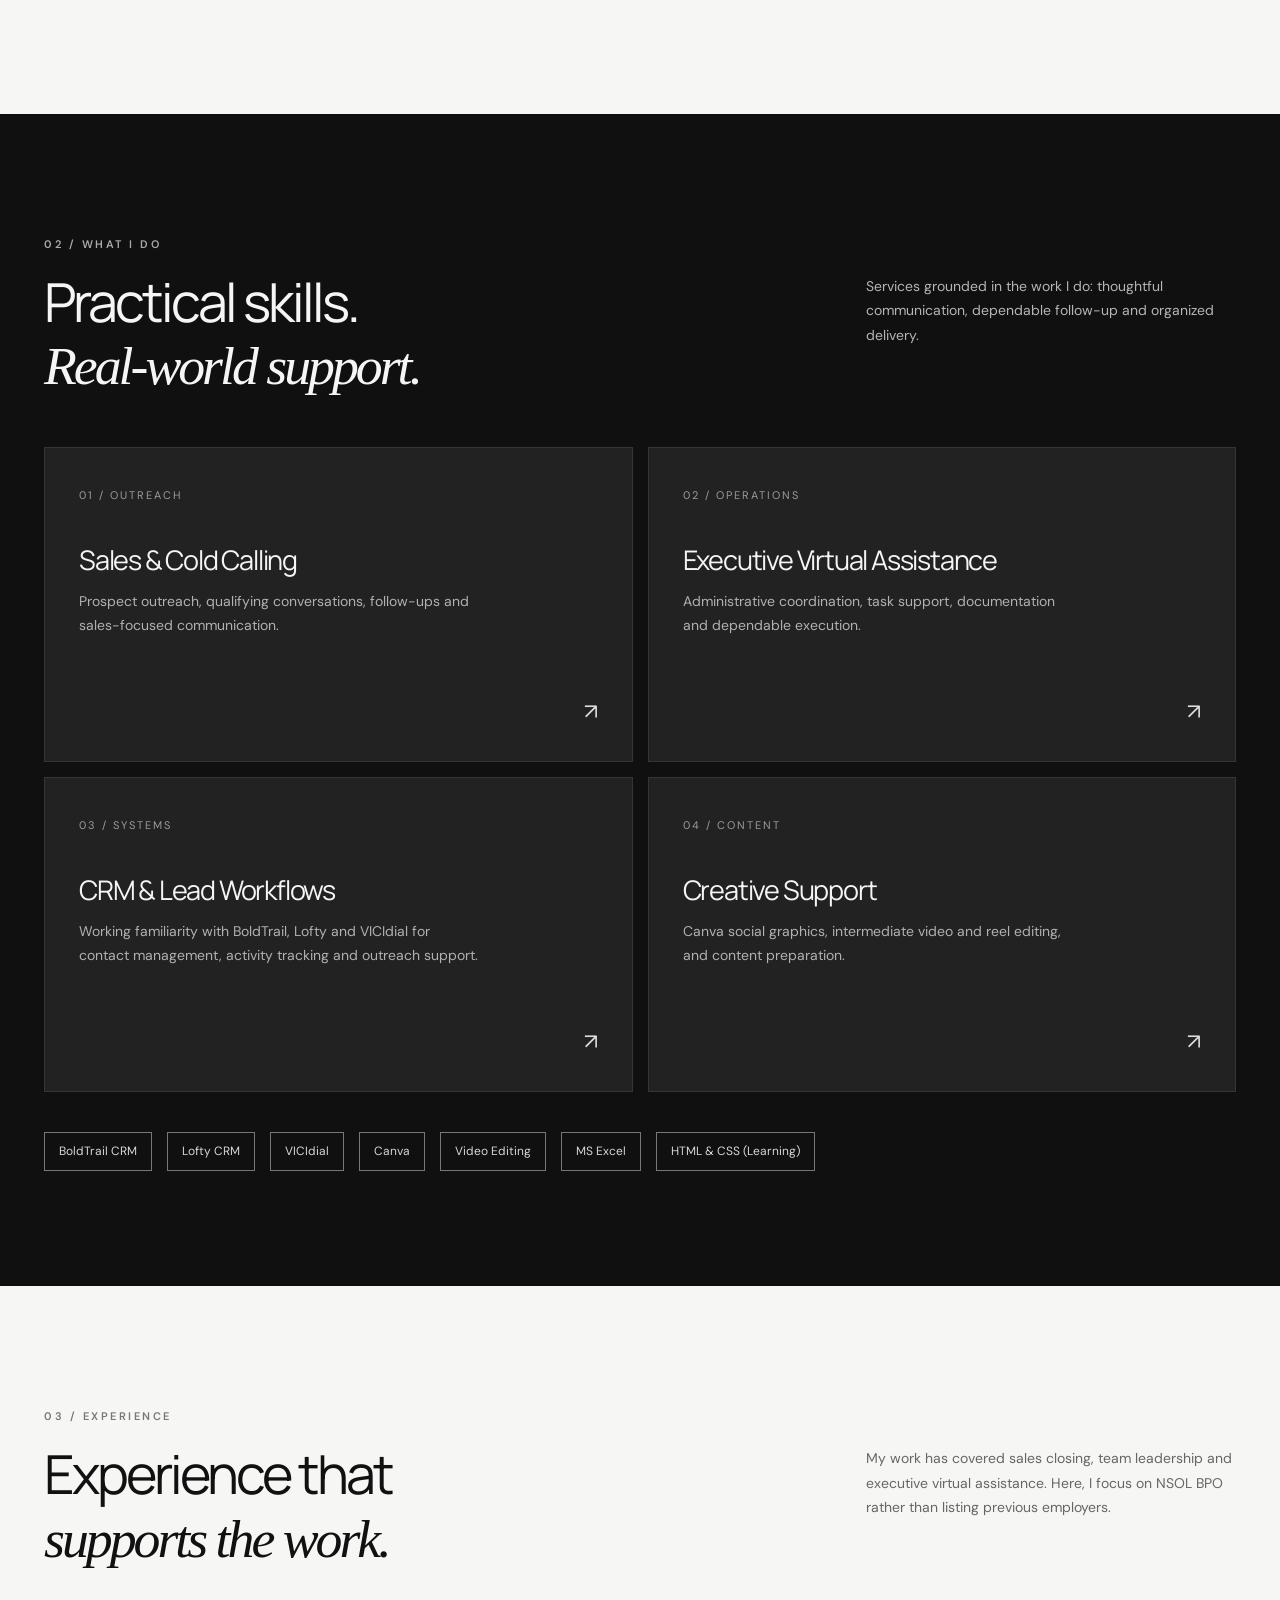
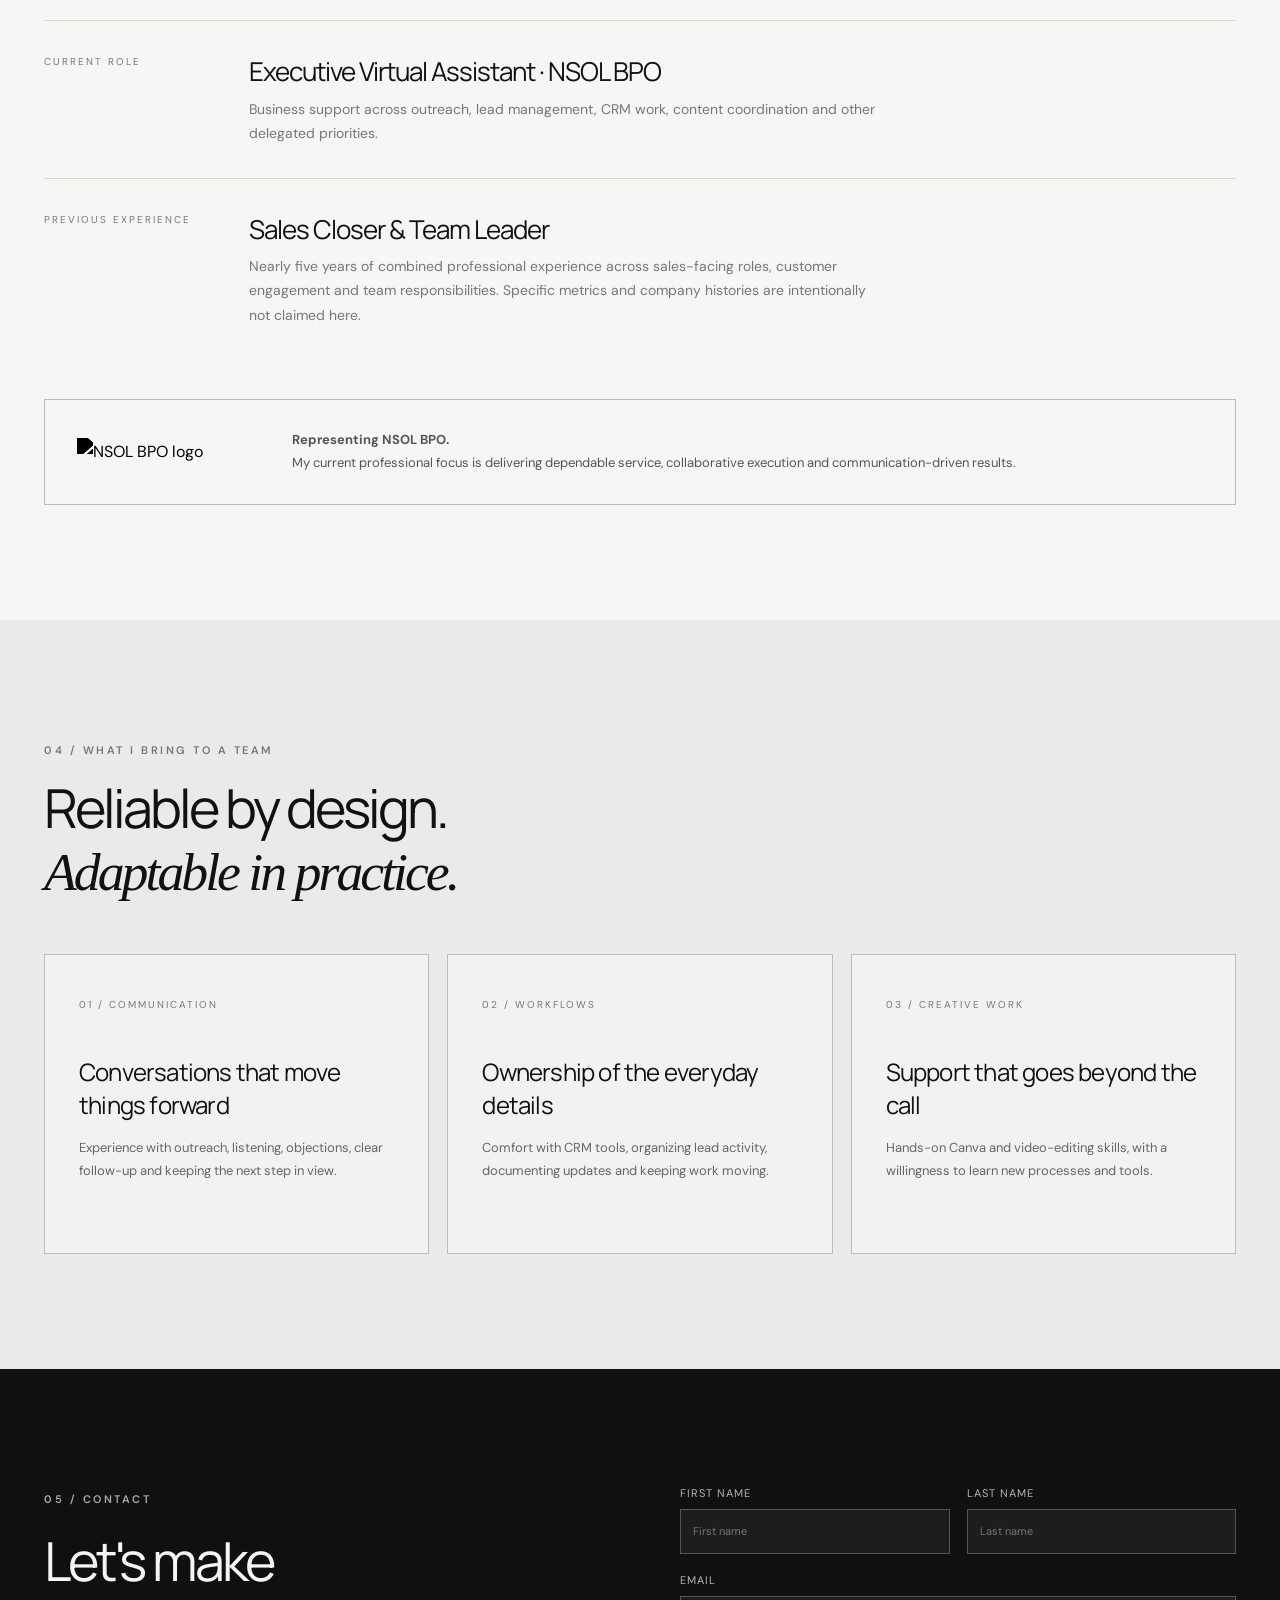
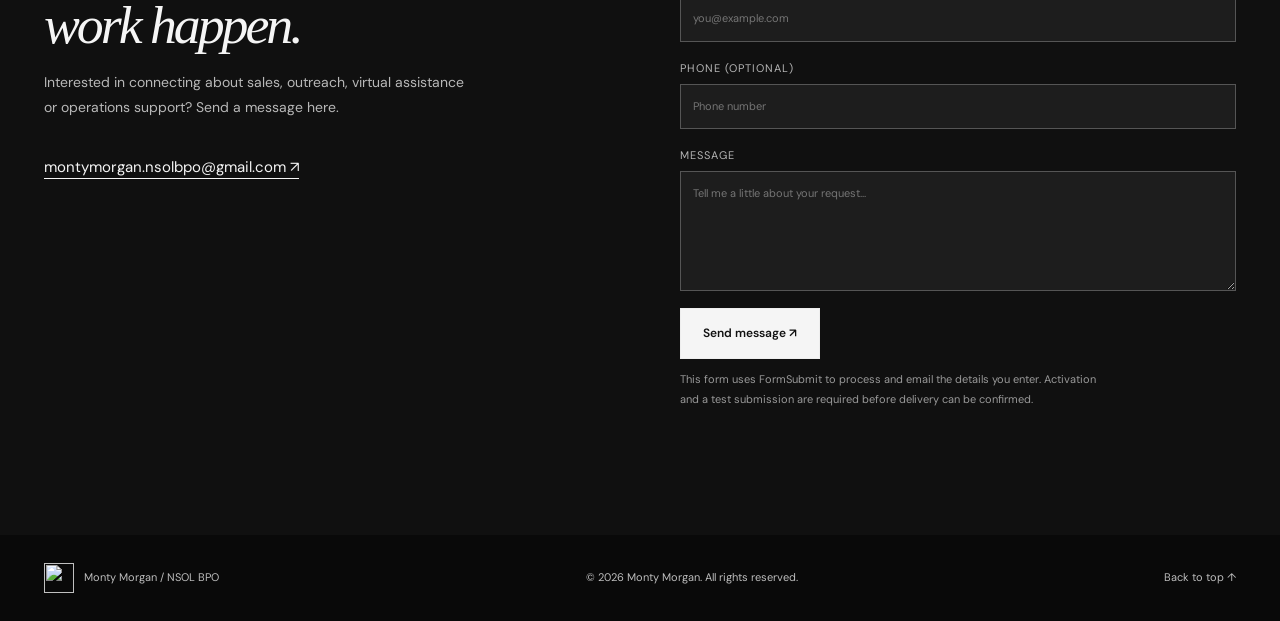
==== commit ad06eaad: "New design for the portfolio" ====
--- a/index.html
+++ b/index.html
@@ -1,613 +1,50 @@
 <!doctype html>
 <html lang="en">
 <head>
-<meta charset="utf-8">
-<meta name="viewport" content="width=device-width, initial-scale=1">
-<title>Monty Morgan | Sales Closer &amp; Executive Virtual Assistant</title>
-<meta name="description" content="Monty Morgan — sales closer, cold-calling professional and Executive Virtual Assistant. Explore experience, skills and services.">
-<meta name="theme-color" content="#07111f">
-<meta property="og:type" content="website">
-<meta property="og:title" content="Monty Morgan | Sales Closer &amp; Executive Virtual Assistant">
-<meta property="og:description" content="Conversations that create opportunity. Sales, outreach and executive virtual support.">
-<meta property="og:url" content="https://montymorgan.github.io/">
-<link rel="canonical" href="https://montymorgan.github.io/">
-<link rel="icon" href="data:image/svg+xml,%3Csvg xmlns='http://www.w3.org/2000/svg' viewBox='0 0 64 64'%3E%3Crect width='64' height='64' rx='14' fill='%2307111f'/%3E%3Ctext x='32' y='41' font-family='Georgia,serif' font-size='26' font-weight='700' fill='%23e3b95f' text-anchor='middle'%3EM.M%3C/text%3E%3C/svg%3E">
-<link rel="preconnect" href="https://fonts.googleapis.com">
-<link rel="preconnect" href="https://fonts.gstatic.com" crossorigin>
-<link href="https://fonts.googleapis.com/css2?family=Fraunces:ital,opsz,wght@0,9..144,500;0,9..144,700;1,9..144,400;1,9..144,500&family=Manrope:wght@400;500;600;700;800&display=swap" rel="stylesheet">
+<meta charset="utf-8"><meta name="viewport" content="width=device-width, initial-scale=1">
+<meta name="description" content="Monty Morgan — Executive Virtual Assistant at NSOL BPO. Sales, outreach, CRM workflows and creative support.">
+<meta name="theme-color" content="#111111"><title>Monty Morgan | Executive Virtual Assistant — NSOL BPO</title>
 <style>
-:root{
-  --navy-950:#050d18;--navy-900:#07111f;--navy-800:#0b1b30;--navy-700:#12284a;--navy-600:#1b3a63;
-  --gold:#e3b95f;--gold-soft:#f1d9a0;--gold-deep:#a97c24;
-  --ivory:#f7f3ea;--ivory-2:#efe9db;--paper:#fffdf8;
-  --ink:#0c1a2c;--muted:#56637a;--line:rgba(12,26,44,.12);
-  --blink:4.8s;
-  --serif:'Fraunces',Georgia,serif;--sans:'Manrope',system-ui,-apple-system,'Segoe UI',Arial,sans-serif;
-  --radius:18px;--shadow:0 24px 60px -24px rgba(5,13,24,.45);
-}
-*{box-sizing:border-box}
-html{scroll-behavior:smooth;scroll-padding-top:90px;-webkit-text-size-adjust:100%}
-body{margin:0;font:400 16px/1.7 var(--sans);color:var(--ink);background:var(--ivory);overflow-x:hidden}
-a{color:inherit;text-decoration:none}
-button,input,select,textarea{font:inherit}
-img{max-width:100%;display:block}
-::selection{background:var(--gold);color:var(--navy-900)}
-:focus-visible{outline:3px solid var(--gold);outline-offset:3px;border-radius:4px}
-.container{width:min(1180px,calc(100% - 48px));margin-inline:auto}
-.skip-link{position:absolute;left:12px;top:-80px;background:var(--gold);color:var(--navy-900);padding:10px 16px;border-radius:8px;font-weight:700;z-index:2000}
-.skip-link:focus{top:12px}
-
-/* ---------- Brand monogram ---------- */
-.logo{display:inline-flex;align-items:center;gap:12px;color:#fff}
-.mono{position:relative;display:inline-block;width:56px;height:56px;border-radius:50%;flex:none;
-  background:radial-gradient(circle at 30% 25%,#1d3f6d,#0a182b 70%);
-  box-shadow:0 0 0 1.5px var(--gold),0 0 0 5px rgba(7,17,31,.9),0 0 0 6px rgba(227,185,95,.45),0 10px 24px -6px rgba(227,185,95,.6),inset 0 2px 6px rgba(255,255,255,.14)}
-.mono::after{content:"";position:absolute;left:50%;bottom:9px;width:22px;height:2px;margin-left:-11px;border-radius:2px;background:linear-gradient(90deg,transparent,var(--gold),transparent)}
-.mono b{position:absolute;top:50%;font:600 italic 31px/1 var(--serif);letter-spacing:-.04em;transform:translateY(-56%)}
-.mono .m1{left:9px;color:transparent;-webkit-text-stroke:1.3px var(--gold)}
-.mono .m2{left:21px;background:linear-gradient(180deg,#fffaf0,var(--gold-soft) 45%,#c9993a);-webkit-background-clip:text;background-clip:text;color:transparent;filter:drop-shadow(0 2px 3px rgba(0,0,0,.45))}
-.logo-text{display:flex;flex-direction:column;line-height:1.1}
-.logo-text strong{font:700 15px var(--serif);letter-spacing:.01em}
-.logo-text small{font-size:9.5px;letter-spacing:.24em;color:var(--gold-soft);opacity:.85;font-weight:700;margin-top:3px}
-
-/* ---------- Navbar (textured, high contrast) ---------- */
-.site-header{position:sticky;top:0;z-index:50;
-  background:
-    repeating-linear-gradient(45deg,rgba(255,255,255,.035) 0 1px,transparent 1px 7px),
-    radial-gradient(120% 220% at 15% -60%,rgba(227,185,95,.16),transparent 55%),
-    linear-gradient(180deg,#0b1b30,#06101d);
-  border-bottom:1px solid rgba(227,185,95,.45);box-shadow:0 12px 30px -14px rgba(0,0,0,.6)}
-.nav{height:76px;display:flex;align-items:center;justify-content:space-between;gap:20px}
-.nav-links{display:flex;align-items:center;gap:6px}
-.nav-links a{position:relative;padding:10px 15px;font-size:13.5px;font-weight:700;color:#e9e1cf;letter-spacing:.02em;border-radius:8px;transition:color .2s,background .2s}
-.nav-links a:not(.nav-cta)::after{content:"";position:absolute;left:15px;right:15px;bottom:5px;height:2px;background:var(--gold);transform:scaleX(0);transform-origin:left;transition:transform .3s}
-.nav-links a:hover,.nav-links a.active{color:#fff}
-.nav-links a:hover::after,.nav-links a.active::after{transform:scaleX(1)}
-.nav-links .nav-cta{margin-left:10px;background:linear-gradient(180deg,#f0cd7e,var(--gold));color:var(--navy-900);padding:11px 20px;box-shadow:0 8px 20px -8px rgba(227,185,95,.8)}
-.nav-links .nav-cta:hover{color:var(--navy-900);transform:translateY(-1px)}
-.menu-toggle{display:none;width:46px;height:44px;border:1px solid rgba(227,185,95,.5);background:rgba(255,255,255,.04);border-radius:10px;cursor:pointer;flex-direction:column;align-items:center;justify-content:center;gap:5px}
-.menu-toggle span{width:22px;height:2px;background:var(--gold);transition:transform .3s,opacity .3s}
-.menu-toggle[aria-expanded="true"] span:nth-child(1){transform:translateY(7px) rotate(45deg)}
-.menu-toggle[aria-expanded="true"] span:nth-child(2){opacity:0}
-.menu-toggle[aria-expanded="true"] span:nth-child(3){transform:translateY(-7px) rotate(-45deg)}
-
-/* ---------- Blinking watermark (same rhythm as the NSOL badge) ---------- */
-.watermark{position:fixed;top:50%;left:50%;z-index:20;transform:translate(-50%,-50%);pointer-events:none;user-select:none;
-  font:700 clamp(170px,30vw,500px)/1 var(--serif);letter-spacing:-.07em;white-space:nowrap;
-  animation:mm-blink var(--blink) ease-in-out infinite;transition:color .6s ease,text-shadow .6s ease}
-.watermark i{font-style:normal;font-weight:500;margin:0 .02em}
-.watermark.on-dark{color:var(--gold-soft);text-shadow:0 0 90px rgba(227,185,95,.35)}
-.watermark.on-light{color:var(--navy-700);text-shadow:none}
-@keyframes mm-blink{0%,100%{opacity:.05}50%{opacity:.17}}
-
-/* ---------- Floating NSOL BPO badge ---------- */
-.employer{position:fixed;right:18px;bottom:18px;z-index:60;display:flex;align-items:center;gap:11px;padding:9px 15px 9px 10px;
-  background:rgba(255,255,255,.97);border:1px solid rgba(12,26,44,.12);border-radius:14px;color:var(--navy-900);
-  box-shadow:0 10px 26px rgba(5,13,24,.28),0 2px 6px rgba(5,13,24,.18);animation:badge-blink var(--blink) ease-in-out infinite;
-  transition:transform .25s,box-shadow .25s}
-.employer:hover{transform:translateY(-3px);box-shadow:0 16px 32px rgba(5,13,24,.34)}
-@keyframes badge-blink{0%,100%{opacity:.6}50%{opacity:1}}
-.employer-logo{width:38px;height:38px;border-radius:10px;display:grid;place-items:center;background:linear-gradient(145deg,#12284a,#0a182b);overflow:hidden;flex:none}
-.employer-logo img{width:100%;height:100%;object-fit:contain;background:#fff;display:none}
-.employer-logo.has-logo img{display:block}
-.employer-logo.has-logo span{display:none}
-.employer-logo span{font:800 11px var(--sans);color:var(--gold);letter-spacing:.04em}
-.employer-text{display:flex;flex-direction:column;line-height:1.15}
-.employer-text small{font-size:8.5px;letter-spacing:.16em;text-transform:uppercase;color:#6a7589;font-weight:700}
-.employer-text strong{font-size:13px;font-weight:800;letter-spacing:.02em}
-
-/* ---------- Buttons ---------- */
-.btn{display:inline-flex;align-items:center;justify-content:center;gap:10px;min-height:52px;padding:14px 26px;border-radius:12px;border:1px solid transparent;font-weight:800;font-size:14px;letter-spacing:.02em;cursor:pointer;transition:transform .2s,box-shadow .2s,background .2s}
-.btn:hover{transform:translateY(-3px)}
-.btn-gold{background:linear-gradient(180deg,#f3d284,var(--gold));color:var(--navy-900);box-shadow:0 14px 28px -12px rgba(227,185,95,.75)}
-.btn-ghost{border-color:rgba(255,255,255,.3);color:#fff;background:rgba(255,255,255,.04)}
-.btn-ghost:hover{background:rgba(255,255,255,.1)}
-
-/* ---------- Hero ---------- */
-section{position:relative}
-.hero{color:#fff;overflow:hidden;isolation:isolate;
-  background:
-    linear-gradient(180deg,rgba(5,13,24,.72),rgba(7,17,31,.9)),
-    url('hero.jpg') center/cover no-repeat,
-    radial-gradient(60% 80% at 82% 18%,rgba(27,58,99,.9),transparent 60%),
-    radial-gradient(50% 60% at 8% 92%,rgba(169,124,36,.28),transparent 60%),
-    var(--navy-900)}
-.hero::before{content:"";position:absolute;inset:0;z-index:-1;opacity:.5;
-  background-image:linear-gradient(rgba(255,255,255,.045) 1px,transparent 1px),linear-gradient(90deg,rgba(255,255,255,.045) 1px,transparent 1px);
-  background-size:56px 56px;-webkit-mask-image:radial-gradient(75% 75% at 60% 40%,#000,transparent);mask-image:radial-gradient(75% 75% at 60% 40%,#000,transparent)}
-.hero-grid{display:grid;grid-template-columns:1.1fr .9fr;gap:60px;align-items:center;padding-block:96px 110px;min-height:720px}
-.eyebrow{display:inline-flex;align-items:center;gap:11px;padding:8px 16px;border:1px solid rgba(227,185,95,.4);border-radius:100px;background:rgba(227,185,95,.08);font-size:11px;font-weight:800;letter-spacing:.2em;color:var(--gold-soft)}
-.dot{width:8px;height:8px;border-radius:50%;background:var(--gold);box-shadow:0 0 0 5px rgba(227,185,95,.18)}
-.hero h1{font:500 clamp(42px,5.6vw,76px)/1.06 var(--serif);letter-spacing:-.03em;margin:26px 0 22px}
-.hero h1 em{font-style:italic;color:var(--gold);font-weight:400}
-.hero p.lede{max-width:560px;color:#c5cfdd;font-size:17px;line-height:1.85;margin:0}
-.hero p.lede strong{color:#fff}
-.hero-actions{display:flex;flex-wrap:wrap;gap:14px;margin:34px 0 48px}
-.hero-meta{display:flex;gap:44px;padding-top:26px;border-top:1px solid rgba(255,255,255,.16)}
-.hero-meta strong{display:block;font:600 28px var(--serif);color:#fff}
-.hero-meta small{font-size:12px;color:#9fb0c7;letter-spacing:.04em}
-
-.hero-art{position:relative;display:grid;place-items:center;min-height:520px}
-.ring{position:absolute;border-radius:50%;border:1px solid rgba(227,185,95,.25)}
-.ring.r1{width:470px;height:470px;animation:spin 60s linear infinite;border-style:dashed}
-.ring.r2{width:390px;height:390px;border-color:rgba(255,255,255,.1)}
-@keyframes spin{to{transform:rotate(360deg)}}
-.photo-frame{position:relative;width:min(340px,76vw);aspect-ratio:4/5;border-radius:200px 200px 28px 28px;padding:10px;
-  background:linear-gradient(160deg,var(--gold-soft),var(--gold) 45%,#7d5a18);box-shadow:0 40px 80px -20px rgba(0,0,0,.65),0 0 0 1px rgba(255,255,255,.15) inset}
-.photo-inner{position:relative;width:100%;height:100%;border-radius:192px 192px 20px 20px;overflow:hidden;background:linear-gradient(170deg,#16335a,#0a182b)}
-.photo-inner img{position:absolute;inset:0;width:100%;height:100%;object-fit:cover;display:none}
-.photo-frame.has-photo .photo-inner img{display:block}
-.photo-placeholder{position:absolute;inset:0;display:flex;flex-direction:column;align-items:center;justify-content:flex-end;gap:10px;padding:0 24px 34px;text-align:center;color:#c7d3e4}
-.photo-frame.has-photo .photo-placeholder{display:none}
-.photo-placeholder svg{width:78%;height:auto;opacity:.5;margin-bottom:-4px}
-.photo-placeholder strong{font:600 15px var(--serif);color:#fff;letter-spacing:.02em}
-.photo-placeholder span{font-size:11px;letter-spacing:.14em;color:var(--gold-soft)}
-.chip{position:absolute;display:flex;align-items:center;gap:10px;padding:11px 16px;border-radius:14px;background:rgba(10,24,43,.78);backdrop-filter:blur(10px);-webkit-backdrop-filter:blur(10px);border:1px solid rgba(227,185,95,.35);box-shadow:0 18px 36px -14px rgba(0,0,0,.6);font-size:12px;font-weight:700;color:#fff;animation:float 6s ease-in-out infinite}
-.chip small{display:block;font-weight:600;color:#9fb0c7;font-size:10.5px;letter-spacing:.04em}
-.chip .ic{width:34px;height:34px;border-radius:10px;display:grid;place-items:center;background:rgba(227,185,95,.16);color:var(--gold);font-size:16px}
-.chip.c1{left:-4%;top:16%}
-.chip.c2{right:-2%;bottom:14%;animation-delay:-3s}
-@keyframes float{0%,100%{transform:translateY(0)}50%{transform:translateY(-9px)}}
-
-/* ---------- Ticker ---------- */
-.ticker{background:linear-gradient(90deg,#c99a3d,var(--gold) 40%,#f0d08a 60%,#c99a3d);overflow:hidden;padding:17px 0;border-block:1px solid rgba(7,17,31,.25)}
-.ticker-track{display:flex;width:max-content;animation:marquee 34s linear infinite}
-.ticker-track span{padding:0 26px;white-space:nowrap;font:800 12px var(--sans);letter-spacing:.2em;color:var(--navy-900)}
-.ticker-track span.sep{padding:0;opacity:.6}
-@keyframes marquee{to{transform:translateX(-50%)}}
-
-/* ---------- Sections ---------- */
-.section{padding-block:120px}
-.kicker{display:inline-flex;align-items:center;gap:12px;font-size:11px;font-weight:800;letter-spacing:.24em;color:var(--gold-deep)}
-.kicker::before{content:"";width:34px;height:1px;background:currentColor}
-.section h2{font:500 clamp(34px,4.4vw,58px)/1.1 var(--serif);letter-spacing:-.025em;margin:18px 0 54px;max-width:860px}
-.section h2 em{font-style:italic;color:var(--gold-deep);font-weight:400}
-.tone-dark{background:linear-gradient(180deg,var(--navy-800),var(--navy-900));color:#fff}
-.tone-dark .kicker{color:var(--gold)}
-.tone-dark h2 em{color:var(--gold)}
-.tone-alt{background:var(--ivory-2)}
-
-.about-grid{display:grid;grid-template-columns:1fr 1fr;gap:90px;align-items:start}
-.lead{font:500 clamp(24px,2.6vw,33px)/1.4 var(--serif);letter-spacing:-.015em;margin:0}
-.lead em{color:var(--gold-deep)}
-.about-text p{margin:0 0 18px;color:var(--muted);line-height:1.9}
-.about-stats{display:grid;grid-template-columns:repeat(3,1fr);gap:14px;margin-top:30px}
-.about-stats div{padding:18px;background:var(--paper);border:1px solid var(--line);border-radius:14px}
-.about-stats strong{display:block;font:600 24px var(--serif)}
-.about-stats small{font-size:12px;color:var(--muted)}
-
-/* service cards */
-.expertise-grid{display:grid;grid-template-columns:repeat(4,1fr);gap:16px;align-items:start}
-.skill{border:1px solid rgba(255,255,255,.12);border-radius:var(--radius);background:linear-gradient(180deg,rgba(255,255,255,.07),rgba(255,255,255,.025));overflow:hidden;transition:transform .3s,border-color .3s,box-shadow .3s}
-.skill:hover,.skill[open]{transform:translateY(-5px);border-color:rgba(227,185,95,.55);box-shadow:0 26px 50px -24px rgba(0,0,0,.7)}
-.skill summary{list-style:none;cursor:pointer;display:block;padding:26px 24px 24px;min-height:300px;position:relative}
-.skill summary::-webkit-details-marker{display:none}
-.idx{font-size:11px;letter-spacing:.2em;color:#8ea3bf;font-weight:700}
-.skill .ico{width:54px;height:54px;border-radius:14px;display:grid;place-items:center;margin:24px 0 20px;font-size:24px;color:var(--gold);background:rgba(227,185,95,.12);border:1px solid rgba(227,185,95,.3)}
-.skill h3{font:600 20px/1.25 var(--serif);margin:0 0 10px}
-.skill p{margin:0;font-size:14px;line-height:1.75;color:#b4c2d6}
-.tag{position:absolute;left:24px;bottom:50px;font-size:9.5px;letter-spacing:.18em;font-weight:800;color:var(--gold)}
-.more{position:absolute;left:24px;bottom:22px;font-size:12px;font-weight:700;color:#e5ecf6}
-.more::after{content:" +";color:var(--gold)}
-.skill[open] .more::after{content:" −"}
-.extra{padding:20px 24px 24px;border-top:1px solid rgba(255,255,255,.12);font-size:14px;color:#c6d2e2;line-height:1.75}
-.extra p{margin:0}
-.extra a{display:inline-block;margin-top:12px;font-weight:800;color:var(--gold)}
-.toolkit{margin-top:56px;padding-top:34px;border-top:1px solid rgba(255,255,255,.14)}
-.toolkit-label{font-size:11px;letter-spacing:.22em;font-weight:800;color:#8ea3bf}
-.chips{display:flex;flex-wrap:wrap;gap:10px;margin-top:18px}
-.chips span{padding:9px 17px;border-radius:100px;border:1px solid rgba(227,185,95,.35);background:rgba(227,185,95,.07);font-size:13px;font-weight:600;color:#f3ead3}
-
-/* timeline */
-.exp-intro{display:flex;justify-content:space-between;align-items:end;gap:30px;margin:-26px 0 40px}
-.exp-intro p{max-width:600px;margin:0;color:var(--muted)}
-.timeline{position:relative;border-left:2px solid var(--line);margin-left:9px}
-.t-item{position:relative;display:grid;grid-template-columns:1fr auto;align-items:center;gap:20px;padding:26px 28px;margin:0 0 14px 34px;background:var(--paper);border:1px solid var(--line);border-radius:var(--radius);transition:transform .3s,box-shadow .3s,border-color .3s}
-.t-item:hover{transform:translateX(6px);box-shadow:var(--shadow);border-color:rgba(169,124,36,.5)}
-.t-item::before{content:"";position:absolute;left:-44px;top:50%;width:16px;height:16px;margin-top:-8px;border-radius:50%;background:var(--gold);border:4px solid var(--ivory);box-shadow:0 0 0 1px var(--gold-deep)}
-.t-type{font-size:10.5px;letter-spacing:.2em;font-weight:800;color:var(--gold-deep)}
-.t-item h3{font:600 24px var(--serif);margin:4px 0 2px}
-.t-item p{margin:0;color:var(--muted);font-size:14.5px}
-.t-arrow{width:42px;height:42px;border-radius:50%;display:grid;place-items:center;border:1px solid var(--line);color:var(--navy-700);transition:background .25s,color .25s}
-.t-item:hover .t-arrow{background:var(--navy-800);color:var(--gold)}
-
-/* capabilities */
-.work-intro{max-width:660px;margin:-30px 0 40px;color:var(--muted)}
-.work-grid{display:grid;grid-template-columns:repeat(3,1fr);gap:22px;align-items:start}
-.work{background:var(--paper);border:1px solid var(--line);border-radius:var(--radius);overflow:hidden;transition:transform .3s,box-shadow .3s}
-.work:hover,.work[open]{transform:translateY(-5px);box-shadow:var(--shadow)}
-.work summary{list-style:none;cursor:pointer;display:block}
-.work summary::-webkit-details-marker{display:none}
-.visual{height:220px;padding:22px;display:flex;flex-direction:column;justify-content:space-between;color:#fff;position:relative;overflow:hidden}
-.visual::after{content:"";position:absolute;inset:0;background:repeating-linear-gradient(135deg,rgba(255,255,255,.05) 0 1px,transparent 1px 9px)}
-.v1{background:radial-gradient(circle at 78% 80%,#2c6c64,#10372f 60%,#0a211c)}
-.v2{background:radial-gradient(circle at 78% 80%,#3b69a8,#182e57 65%,#0d1a33)}
-.v3{background:radial-gradient(circle at 78% 80%,#a1604e,#5a2b3d 65%,#34162a)}
-.visual span.lbl{position:relative;z-index:1;font-size:10px;letter-spacing:.2em;font-weight:800;color:#f1e3bb}
-.visual span.num{position:relative;z-index:1;font:500 96px/1 var(--serif);letter-spacing:-.06em;color:#fff3d1}
-.visual span.num sup{font-size:30px;color:var(--gold);margin-left:6px}
-.work-body{padding:22px 24px 24px}
-.work-body h3{font:600 21px var(--serif);margin:0 0 8px}
-.work-body p{margin:0;color:var(--muted);font-size:14.5px}
-.work .extra{background:var(--paper);color:var(--muted);border-top:1px solid var(--line)}
-.work .extra a{color:var(--gold-deep)}
-.work-note{margin:28px 0 0;font-size:13px;color:var(--muted)}
-
-/* education */
-.edu-grid{display:grid;grid-template-columns:1fr 1fr;gap:26px}
-.edu{padding:30px;background:var(--paper);border:1px solid var(--line);border-left:4px solid var(--gold);border-radius:var(--radius)}
-.edu .t-type{display:block}
-.edu h3{font:600 23px var(--serif);margin:12px 0 8px}
-.edu p{margin:0;color:var(--muted)}
-
-/* contact */
-.contact{background:
-  radial-gradient(60% 80% at 90% 0,rgba(27,58,99,.9),transparent 60%),
-  radial-gradient(50% 60% at 0 100%,rgba(169,124,36,.22),transparent 60%),var(--navy-900);color:#fff;padding-block:120px}
-.contact-grid{display:grid;grid-template-columns:1fr 1fr;gap:70px;align-items:center}
-.contact h2{font:500 clamp(40px,5.2vw,72px)/1.05 var(--serif);letter-spacing:-.03em;margin:20px 0 24px}
-.contact h2 em{font-style:italic;color:var(--gold);font-weight:400}
-.contact-copy p{color:#c1cde0;max-width:480px;font-size:17px}
-.direct{display:inline-flex;align-items:center;gap:12px;margin-top:18px;padding:14px 20px;border:1px solid rgba(227,185,95,.4);border-radius:14px;font-weight:700;color:var(--gold-soft);overflow-wrap:anywhere;transition:background .2s}
-.direct:hover{background:rgba(227,185,95,.1)}
-.form-card{position:relative;background:var(--paper);color:var(--ink);border-radius:24px;padding:36px;box-shadow:0 40px 80px -30px rgba(0,0,0,.7);border:1px solid rgba(227,185,95,.5)}
-.form-card::before{content:"";position:absolute;left:36px;right:36px;top:0;height:4px;border-radius:0 0 6px 6px;background:linear-gradient(90deg,var(--gold-deep),var(--gold),var(--gold-soft))}
-.form-card h3{font:600 28px var(--serif);margin:6px 0 4px}
-.form-card .sub{margin:0 0 6px;color:var(--muted);font-size:14px}
-.row{display:grid;grid-template-columns:1fr 1fr;gap:14px}
-label{display:block;font-size:12px;font-weight:800;letter-spacing:.04em;margin:16px 0 6px;color:var(--navy-700)}
-input,select,textarea{width:100%;padding:13px 14px;border-radius:11px;border:1px solid #d5cdb9;background:#fff;color:var(--ink);font-size:15px;transition:border-color .2s,box-shadow .2s}
-input:focus,select:focus,textarea:focus{outline:none;border-color:var(--gold-deep);box-shadow:0 0 0 4px rgba(227,185,95,.3)}
-textarea{resize:vertical;min-height:120px}
-.honeypot{position:absolute!important;left:-9999px;width:1px;height:1px;opacity:0}
-.form-card .btn{width:100%;margin-top:22px}
-.privacy{font-size:12px;color:var(--muted);margin:14px 0 0}
-.form-status{display:none;margin-top:16px;padding:14px 16px;border-radius:12px;font-size:14px;font-weight:600}
-.form-status.ok{display:block;background:#e7f4e4;color:#1f5a2a;border:1px solid #b6dcb0}
-.form-status.err{display:block;background:#fbe9e7;color:#8a2a1d;border:1px solid #efbdb5}
-
-/* footer */
-.footer{background:var(--navy-950);color:#8fa1ba;padding:34px 0;font-size:13px;border-top:1px solid rgba(227,185,95,.25)}
-.footer-in{display:flex;justify-content:space-between;align-items:center;gap:18px;flex-wrap:wrap}
-.footer a:hover{color:var(--gold)}
-
-/* reveal */
-.js .reveal{opacity:0;transform:translateY(26px);transition:opacity .8s ease,transform .8s ease}
-.js .reveal.in{opacity:1;transform:none}
-
-/* ripple canvas */
-#ripple{position:fixed;inset:0;width:100vw;height:100vh;z-index:99999;pointer-events:none}
-
-@media(max-width:1000px){
-  .hero-grid{grid-template-columns:1fr;gap:20px;padding-block:70px 80px}
-  .hero-art{min-height:480px}
-  .expertise-grid{grid-template-columns:repeat(2,1fr)}
-  .about-grid{gap:44px;grid-template-columns:1fr}
-  .work-grid{grid-template-columns:1fr 1fr}
-}
-@media(max-width:800px){
-  .contact-grid{grid-template-columns:1fr;gap:38px}
-}
-@media(max-width:760px){
-  .container{width:min(100% - 36px,1180px)}
-  .nav{height:68px}
-  .menu-toggle{display:flex}
-  .nav-links{display:none;position:absolute;left:0;right:0;top:68px;flex-direction:column;align-items:stretch;gap:4px;padding:16px 18px 22px;
-    background:repeating-linear-gradient(45deg,rgba(255,255,255,.035) 0 1px,transparent 1px 7px),#06101d;border-bottom:1px solid rgba(227,185,95,.45)}
-  .nav-links.open{display:flex}
-  .nav-links a{padding:14px 12px}
-  .nav-links .nav-cta{margin:8px 0 0;text-align:center;justify-content:center}
-  .logo-text{display:none}
-  .section{padding-block:80px}
-  .section h2{margin-bottom:36px}
-  .hero-meta{gap:26px}
-  .chip.c1{left:0}.chip.c2{right:0}
-  .ring.r1{width:360px;height:360px}.ring.r2{width:300px;height:300px}
-  .expertise-grid,.work-grid,.edu-grid,.row{grid-template-columns:1fr}
-  .skill summary{min-height:270px}
-  .exp-intro{display:block}
-  .t-item{margin-left:26px;padding:20px}
-  .t-item::before{left:-36px}
-  .form-card{padding:26px 20px}
-  .about-stats{grid-template-columns:1fr}
-  .employer{right:10px;bottom:10px;padding:7px 11px 7px 8px}
-  .employer-logo{width:32px;height:32px}
-  .employer-text strong{font-size:12px}
-}
-@media(prefers-reduced-motion:reduce){
-  html{scroll-behavior:auto}
-  .watermark{animation:none;opacity:.1}.employer{animation:none}
-  .ring.r1,.chip,.ticker-track{animation:none}
-  .js .reveal{opacity:1;transform:none;transition:none}
-  #ripple{display:none}
-}
+@import url('https://fonts.googleapis.com/css2?family=DM+Sans:wght@300;400;500;600;700&family=Manrope:wght@300;400;500;600;700&display=swap');
+:root{--black:#101010;--black2:#191919;--white:#f6f6f4;--gray:#777;--line:#d8d8d5;--serif:Georgia,serif}*{box-sizing:border-box}html{scroll-behavior:smooth;scroll-padding-top:90px}body{margin:0;font:400 16px/1.75 'DM Sans',Arial,sans-serif;background:var(--white);color:var(--black);overflow-x:hidden}body.menu-open{overflow:hidden}a{color:inherit;text-decoration:none}button,input,textarea{font:inherit}button{cursor:pointer}::selection{background:#888;color:white}.wrap{width:min(1210px,calc(100% - 88px));margin-inline:auto}section{position:relative;isolation:isolate}.dark{background:var(--black);color:#f5f5f5}.light{background:var(--white);color:#111}.soft{background:#eaeae8;color:#111}.light,.soft,.dark{position:relative}.skip{position:absolute;top:-100px;left:10px;z-index:10000;padding:10px;background:white;color:black}.skip:focus{top:10px}
+/* transparent, borderless navigation */
+.header{position:absolute;top:0;left:0;right:0;z-index:100;padding:23px 0;background:transparent;border:0;box-shadow:none}.nav{display:flex;align-items:center;justify-content:space-between;gap:32px}.brand{display:flex;align-items:center;gap:12px;min-width:0}.brand-mark{width:47px;height:47px;object-fit:contain}.brand-name{display:flex;flex-direction:column;min-width:0}.brand-name strong{font-family:'Manrope',sans-serif;font-size:17px;letter-spacing:-.7px;font-weight:400;white-space:nowrap;line-height:1.1}.brand-name span{font-size:9px;text-transform:uppercase;letter-spacing:2px;color:#aaa;white-space:nowrap}.brand-nsol{height:40px;width:135px;object-fit:contain;margin-left:12px;filter:grayscale(1) brightness(0) invert(1);opacity:.86}.nav-links{display:flex;align-items:center;gap:29px;font-size:12px;letter-spacing:.2px;color:#e2e2e2}.nav-links a{transition:opacity .2s}.nav-links a:hover{opacity:.55}.menu-button{display:none;background:none;border:0;color:white;font-size:26px}
+/* original identity watermark pulse, recolors per section */
+.watermark{position:fixed;left:50%;top:50%;transform:translate(-50%,-50%);width:min(53vw,580px);height:min(53vw,580px);z-index:0;pointer-events:none;opacity:.045;filter:brightness(0);transition:filter .5s,opacity .5s;animation:heartbeat 3.6s ease-in-out infinite}.watermark.over-dark{filter:brightness(0) invert(1);opacity:.055}.watermark img{width:100%;height:100%;object-fit:contain}@keyframes heartbeat{0%,100%{scale:1}15%{scale:1.045}28%{scale:1}42%{scale:1.025}55%{scale:1}}section>.wrap,footer>.wrap{position:relative;z-index:1}
+.hero{min-height:790px;display:flex;align-items:center;padding:155px 0 85px;overflow:hidden}.hero-grid{display:grid;grid-template-columns:minmax(0,1.06fr) minmax(0,.94fr);gap:45px;align-items:center}.eyebrow{font-size:10px;text-transform:uppercase;letter-spacing:2.9px;font-weight:600;color:#aaa}.hero h1{font-family:'Manrope',sans-serif;font-size:clamp(50px,5.5vw,82px);letter-spacing:-5.8px;line-height:1.12;font-weight:300;margin:29px 0 30px;max-width:770px}.hero h1 em{font-family:var(--serif);font-weight:400;letter-spacing:-3px}.hero p{max-width:560px;color:#b9b9b9;font-size:15px;line-height:1.9}.actions{display:flex;gap:14px;flex-wrap:wrap;margin-top:35px}.button{display:inline-flex;align-items:center;justify-content:center;gap:23px;min-height:51px;padding:11px 22px;font-size:12px;font-weight:600;transition:transform .2s,background .2s;border:1px solid #eee}.button:hover{transform:translateY(-2px)}.button-white{background:#f5f5f5;color:#111}.button-outline{color:white;background:transparent;border-color:#777}.button-black{background:#111;color:white;border-color:#111}.hero-photo-wrap{height:620px;position:relative;overflow:hidden;background:#242424}.hero-photo{width:100%;height:100%;display:block;object-fit:cover;object-position:55% top;filter:grayscale(1)}.portrait-label{position:absolute;left:22px;bottom:17px;color:#fff;background:#111;padding:8px 13px;font-size:10px;letter-spacing:1px}.hero-bottom{display:flex;justify-content:space-between;align-items:center;margin-top:55px;color:#aaa;font-size:10px;letter-spacing:2px;text-transform:uppercase}.hero-bottom span:last-child{font-size:20px}
+.section{padding:115px 0}.section-head{display:flex;justify-content:space-between;align-items:start;gap:50px;margin-bottom:50px}.kicker{font-size:11px;letter-spacing:2.5px;text-transform:uppercase;font-weight:600;color:#777}.section h2{font-family:'Manrope',sans-serif;font-weight:400;line-height:1.16;letter-spacing:-3px;font-size:clamp(34px,4.2vw,59px);margin:14px 0 0;max-width:770px}.section h2 em{font-family:var(--serif);font-weight:400}.section-head p{max-width:370px;color:#666;font-size:14px;margin:45px 0 0}.about-layout{display:grid;grid-template-columns:1.02fr .98fr;gap:100px}.about-layout .statement{font-family:'Manrope';font-weight:400;font-size:clamp(25px,2.4vw,37px);line-height:1.5;letter-spacing:-1.5px}.about-layout p{font-size:15px;color:#656565;line-height:2}.about-layout p:first-child{margin-top:0}.stats{display:grid;grid-template-columns:1fr 1fr;border-top:1px solid var(--line);margin-top:45px}.stat{padding-top:22px}.stat strong{display:block;font:400 42px/1.3 'Manrope'}.stat span{font-size:10px;letter-spacing:1.8px;text-transform:uppercase;color:#777}
+.service-grid{display:grid;grid-template-columns:repeat(2,1fr);gap:15px}.service{padding:38px 34px 30px;background:#222;border:1px solid #353535;min-height:315px;display:flex;flex-direction:column;transition:background .2s}.service:hover{background:#303030}.service .num{color:#9b9b9b;font-size:11px;letter-spacing:2px}.service h3{font:400 27px/1.3 'Manrope',sans-serif;letter-spacing:-1.2px;margin:36px 0 12px}.service p{color:#b1b1b1;font-size:14px;max-width:400px;margin:0}.service .arrow{margin-top:auto;font-size:22px;align-self:flex-end;color:#ddd}.section.dark .section-head p{color:#b5b5b5}.section.dark .kicker{color:#aaa}
+.tool-line{display:flex;gap:15px;flex-wrap:wrap;margin-top:40px}.tool-line span{padding:8px 14px;border:1px solid #777;color:#d6d6d6;font-size:12px}.experience-row{display:grid;grid-template-columns:170px 1fr;gap:35px;border-top:1px solid var(--line);padding:32px 0}.experience-row:last-child{border-bottom:1px solid var(--line)}.experience-row .label{font-size:10px;letter-spacing:2px;text-transform:uppercase;color:#777}.experience-row h3{font:400 26px/1.4 'Manrope';letter-spacing:-1px;margin:0 0 7px}.experience-row p{color:#777;font-size:14px;max-width:640px;margin:0}.nsol-feature{display:flex;align-items:center;gap:30px;border:1px solid #bbb;padding:29px 32px;margin:40px 0 0}.nsol-feature img{width:185px;max-width:35%;filter:grayscale(1) brightness(0);object-fit:contain}.nsol-feature p{font-size:13px;color:#555;margin:0}
+.capabilities{display:grid;grid-template-columns:repeat(3,1fr);gap:18px}.capability{padding:34px;min-height:300px;border:1px solid #bbb;background:#f2f2f0}.capability .num{font-size:10px;letter-spacing:2px;color:#777}.capability h3{font:400 24px/1.4 'Manrope';letter-spacing:-.8px;margin:38px 0 15px}.capability p{font-size:13px;color:#666;margin:0}.contact-grid{display:grid;grid-template-columns:1fr 1fr;gap:80px}.contact-grid h2{margin-top:18px}.contact-grid p{color:#b8b8b8;font-size:14px;max-width:430px}.contact-email{display:block;font-size:15px;margin-top:35px;overflow-wrap:anywhere;text-decoration:underline;text-underline-offset:6px}.contact-form{display:grid;grid-template-columns:1fr 1fr;gap:17px}.contact-form label{font-size:11px;color:#b5b5b5;letter-spacing:1px;text-transform:uppercase;display:grid;gap:6px}.contact-form input,.contact-form textarea{width:100%;background:#1d1d1d;color:white;border:1px solid #555;border-radius:0;padding:12px;outline:none}.contact-form input:focus,.contact-form textarea:focus{border-color:white}.contact-form .full{grid-column:1/-1}.contact-form textarea{min-height:120px;resize:vertical}.contact-form button{grid-column:1/-1;width:max-content}.fineprint{font-size:11px!important;color:#999!important}.footer{background:#090909;color:#bdbdbd;padding:28px 0}.footer-flex{display:flex;justify-content:space-between;align-items:center;font-size:11px;gap:20px}.footer-brand{display:flex;align-items:center;gap:10px}.footer-brand img{width:30px;height:30px;object-fit:contain}.footer a:hover{text-decoration:underline}
+#water-ripple-canvas{position:fixed;inset:0;width:100%;height:100%;z-index:200;pointer-events:none;background:transparent}
+@media(max-width:1000px){.brand-nsol{height:30px;width:105px;margin-left:0}.nav-links{gap:17px}.hero-grid{gap:20px}.hero-photo-wrap{height:540px}.about-layout{gap:45px}}
+@media(max-width:760px){.wrap{width:min(100% - 36px,600px)}.header{padding:17px 0}.brand{gap:7px}.brand-mark{width:34px;height:34px}.brand-name strong{font-size:14px}.brand-name span{font-size:7px;letter-spacing:1px}.brand-nsol{width:75px;height:26px}.menu-button{display:block;z-index:110}.nav-links{position:absolute;top:74px;left:0;right:0;display:none;flex-direction:column;align-items:stretch;padding:22px;background:#181818;gap:15px}.nav-links.open{display:flex}.hero{padding:115px 0 65px;min-height:0}.hero-grid{grid-template-columns:1fr}.hero h1{font-size:clamp(42px,9.5vw,60px);letter-spacing:-3.5px}.hero-photo-wrap{height:420px}.hero-bottom{margin-top:25px}.section{padding:75px 0}.section-head,.about-layout,.contact-grid{display:block}.section-head p{margin:20px 0 0}.service-grid,.capabilities{grid-template-columns:1fr}.service{min-height:245px}.experience-row{grid-template-columns:1fr;gap:10px}.nsol-feature{gap:16px;padding:18px}.nsol-feature img{width:110px}.contact-form{margin-top:35px}.footer-flex{flex-wrap:wrap}.watermark{width:80vw;height:80vw}.hero-photo{object-position:center 10%}}
+@media(prefers-reduced-motion:reduce){html{scroll-behavior:auto}.watermark{animation:none}#water-ripple-canvas{display:none}.button{transition:none}}
 </style>
 </head>
 <body>
-<div class="watermark on-dark" aria-hidden="true">M<i>.</i>M</div>
-<canvas id="ripple" aria-hidden="true"></canvas>
-<a class="skip-link" href="#main">Skip to content</a>
-
-<a class="employer" href="https://nsolbpo.com/" target="_blank" rel="noopener noreferrer" aria-label="Currently working with NSOL BPO">
-  <span class="employer-logo" id="employer-logo"><img src="assets/nsol-logo.png" alt="" width="38" height="38"><span>NSOL</span></span>
-  <span class="employer-text"><small>Currently with</small><strong>NSOL BPO</strong></span>
-</a>
-
-<header class="site-header" id="top" data-tone="dark">
-  <nav class="nav container" aria-label="Main navigation">
-    <a class="logo" href="#top" aria-label="Monty Morgan — home">
-      <span class="mono" aria-hidden="true"><b class="m1">M</b><b class="m2">M</b></span>
-      <span class="logo-text"><strong>Monty Morgan</strong><small>SALES · VIRTUAL SUPPORT</small></span>
-    </a>
-    <button class="menu-toggle" id="menu-toggle" aria-label="Open navigation" aria-expanded="false" aria-controls="nav-links"><span></span><span></span><span></span></button>
-    <div class="nav-links" id="nav-links">
-      <a href="#about">About</a><a href="#expertise">Expertise</a><a href="#experience">Experience</a><a href="#work">Work</a>
-      <a href="#contact" class="nav-cta">Let's Connect <span aria-hidden="true">↗</span></a>
-    </div>
-  </nav>
-</header>
-
-<main id="main">
-  <section class="hero" data-tone="dark" aria-labelledby="hero-title">
-    <div class="container hero-grid">
-      <div class="hero-copy reveal">
-        <p class="eyebrow"><span class="dot"></span>SALES · OUTREACH · VIRTUAL SUPPORT</p>
-        <h1 id="hero-title">Conversations<br>that create <em>opportunity.</em></h1>
-        <p class="lede">I'm <strong>Monty Morgan</strong>, a sales closer and cold-calling professional with nearly five years of experience across different companies and services. I currently work as an Executive Virtual Assistant at NSOL BPO.</p>
-        <div class="hero-actions">
-          <a class="btn btn-gold" href="#experience">Explore My Experience <span aria-hidden="true">↗</span></a>
-          <a class="btn btn-ghost" href="#contact">Get in Touch</a>
-        </div>
-        <div class="hero-meta">
-          <span><strong>~5 years</strong><small>Professional experience</small></span>
-          <span><strong>Sales + VA</strong><small>Cross-functional support</small></span>
-        </div>
-      </div>
-      <div class="hero-art reveal">
-        <div class="ring r1" aria-hidden="true"></div><div class="ring r2" aria-hidden="true"></div>
-        <!-- PHOTO: upload your picture to the repo root as photo.jpg and it appears here automatically. -->
-        <div class="photo-frame" id="photo-frame">
-          <div class="photo-inner">
-            <img src="photo.jpg" alt="Portrait of Monty Morgan" width="680" height="850">
-            <div class="photo-placeholder" aria-hidden="true">
-              <svg viewBox="0 0 200 220" fill="currentColor"><circle cx="100" cy="78" r="44"/><path d="M14 220c0-52 38-84 86-84s86 32 86 84z"/></svg>
-              <strong>Your photo here</strong><span>ADD photo.jpg</span>
-            </div>
-          </div>
-        </div>
-        <div class="chip c1"><span class="ic">☎</span><span>Cold Calling<small>Sales closer</small></span></div>
-        <div class="chip c2"><span class="ic">✦</span><span>Executive VA<small>NSOL BPO</small></span></div>
-      </div>
-    </div>
-  </section>
-
-  <section class="ticker" data-tone="dark" aria-label="Professional focus">
-    <div class="ticker-track">
-      <span>COLD CALLING</span><span class="sep">✦</span><span>SALES CLOSING</span><span class="sep">✦</span><span>LEAD FOLLOW-UP</span><span class="sep">✦</span><span>CRM TOOLS</span><span class="sep">✦</span><span>VIRTUAL ASSISTANCE</span><span class="sep">✦</span><span>CREATIVE SUPPORT</span><span class="sep">✦</span>
-      <span>COLD CALLING</span><span class="sep">✦</span><span>SALES CLOSING</span><span class="sep">✦</span><span>LEAD FOLLOW-UP</span><span class="sep">✦</span><span>CRM TOOLS</span><span class="sep">✦</span><span>VIRTUAL ASSISTANCE</span><span class="sep">✦</span><span>CREATIVE SUPPORT</span><span class="sep">✦</span>
-    </div>
-  </section>
-
-  <section class="section" id="about" data-tone="light">
-    <div class="container">
-      <div class="reveal"><span class="kicker">01 / ABOUT ME</span>
-      <h2>A people-first approach<br>to <em>getting things done.</em></h2></div>
-      <div class="about-grid">
-        <p class="lead reveal">I work where communication, consistency, and <em>execution</em> meet.</p>
-        <div class="about-text reveal">
-          <p>My background is in professional cold calling and sales closing, with experience supporting a variety of products and services across different organizations.</p>
-          <p>At NSOL BPO, I work as an Executive Virtual Assistant. Alongside sales and outreach, I use CRM platforms and support creative tasks such as Canva social posts and intermediate-level reel editing.</p>
-          <p>I'm also developing my HTML and CSS skills as I expand into web development.</p>
-          <div class="about-stats">
-            <div><strong>~5 yrs</strong><small>In sales &amp; support</small></div>
-            <div><strong>3 CRMs</strong><small>&amp; dialer tools</small></div>
-            <div><strong>Team lead</strong><small>Experience</small></div>
-          </div>
-        </div>
-      </div>
-    </div>
-  </section>
-
-  <section class="section tone-dark" id="expertise" data-tone="dark">
-    <div class="container">
-      <div class="reveal"><span class="kicker">02 / WHAT I DO</span>
-      <h2>Versatile skills.<br><em>Practical impact.</em></h2></div>
-      <div class="expertise-grid">
-        <details class="skill reveal"><summary><span class="idx">01</span><div class="ico">↗</div><h3>Sales &amp; Cold Calling</h3><p>Outbound calling, customer conversations, sales follow-up, and closing-focused communication.</p><span class="tag">CORE STRENGTH</span><span class="more">Explore service</span></summary><div class="extra"><p>My approach starts with learning the offer and audience, asking relevant questions and maintaining clear notes and next steps.</p><a href="#contact">Discuss this service ↗</a></div></details>
-        <details class="skill reveal"><summary><span class="idx">02</span><div class="ico">◎</div><h3>CRM &amp; Lead Management</h3><p>Working familiarity with BoldTrail CRM, Lofty CRM, and VICIdial for sales and calling workflows.</p><span class="tag">TOOLS &amp; SYSTEMS</span><span class="more">Explore service</span></summary><div class="extra"><p>I have working familiarity with BoldTrail CRM, Lofty CRM and VICIdial, and can adapt to established team processes.</p><a href="#contact">Discuss this service ↗</a></div></details>
-        <details class="skill reveal"><summary><span class="idx">03</span><div class="ico">✦</div><h3>Creative Content</h3><p>Canva social graphics and intermediate-level reel and video editing for digital content.</p><span class="tag">CREATIVE SUPPORT</span><span class="more">Explore service</span></summary><div class="extra"><p>I create practical social content to help teams communicate clearly and consistently.</p><a href="#contact">Discuss this service ↗</a></div></details>
-        <details class="skill reveal"><summary><span class="idx">04</span><div class="ico">⌘</div><h3>Virtual Assistance</h3><p>Executive VA support, coordination, task execution, and day-to-day digital workflows.</p><span class="tag">CURRENT ROLE</span><span class="more">Explore service</span></summary><div class="extra"><p>My current role at NSOL BPO involves supporting day-to-day workflows and keeping assigned work moving.</p><a href="#contact">Discuss this service ↗</a></div></details>
-      </div>
-      <div class="toolkit reveal"><span class="toolkit-label">MY TOOLKIT</span>
-        <div class="chips"><span>BoldTrail CRM</span><span>Lofty CRM</span><span>VICIdial</span><span>Canva</span><span>Video Editing</span><span>MS Excel</span><span>HTML (Basic)</span><span>CSS (Basic)</span></div>
-      </div>
-    </div>
-  </section>
-
-  <section class="section" id="experience" data-tone="light">
-    <div class="container">
-      <div class="reveal"><span class="kicker">03 / CAREER PATH</span>
-      <h2>Experience across<br><em>different industries.</em></h2></div>
-      <div class="exp-intro reveal"><p>Nearly five years of professional experience, including sales closer and team leader roles across previous companies, as well as my current executive virtual assistant position.</p></div>
-      <div class="timeline">
-        <a class="t-item reveal" href="https://nsolbpo.com/" target="_blank" rel="noopener noreferrer"><div><span class="t-type">CURRENT ROLE</span><h3>NSOL BPO</h3><p>Executive Virtual Assistant</p></div><span class="t-arrow" aria-hidden="true">↗</span></a>
-        <a class="t-item reveal" href="https://touchstonebpo.com/" target="_blank" rel="noopener noreferrer"><div><span class="t-type">PREVIOUS EXPERIENCE</span><h3>Touchstone</h3><p>Sales Closer / Team Leader experience</p></div><span class="t-arrow" aria-hidden="true">↗</span></a>
-        <a class="t-item reveal" href="https://axxonbpo.com/" target="_blank" rel="noopener noreferrer"><div><span class="t-type">PREVIOUS EXPERIENCE</span><h3>Axxon BPO</h3><p>Sales Closer / Team Leader experience</p></div><span class="t-arrow" aria-hidden="true">↗</span></a>
-        <a class="t-item reveal" href="https://errandsservices.com/" target="_blank" rel="noopener noreferrer"><div><span class="t-type">PREVIOUS EXPERIENCE</span><h3>Errand Services</h3><p>Sales Closer / Team Leader experience</p></div><span class="t-arrow" aria-hidden="true">↗</span></a>
-      </div>
-    </div>
-  </section>
-
-  <section class="section tone-alt" id="work" data-tone="light">
-    <div class="container">
-      <div class="reveal"><span class="kicker">04 / SELECTED CAPABILITIES</span>
-      <h2>What I can <em>bring to a team.</em></h2></div>
-      <p class="work-intro reveal">A snapshot of the work I support. These are capability areas, not claims about specific completed client projects.</p>
-      <div class="work-grid">
-        <details class="work reveal"><summary><div class="visual v1"><span class="lbl">OUTREACH / SALES</span><span class="num">01<sup>↗</sup></span></div><div class="work-body"><h3>Sales Conversations</h3><p>Cold calling, qualifying interest, follow-ups, and sales-focused communication.</p></div></summary><div class="extra"><p>I help businesses start conversations with potential customers, understand their needs and move toward a clear next step. My process emphasizes offer knowledge, relevant questions and timely follow-up.</p><a href="#contact">Get in touch ↗</a></div></details>
-        <details class="work reveal"><summary><div class="visual v2"><span class="lbl">SYSTEMS / ORGANIZATION</span><span class="num">02<sup>↗</sup></span></div><div class="work-body"><h3>CRM &amp; VA Workflows</h3><p>Using digital tools to support lead management and executive assistance.</p></div></summary><div class="extra"><p>I support lead records, sales follow-up coordination and executive assistance using the tools and processes established by the team.</p><a href="#contact">Get in touch ↗</a></div></details>
-        <details class="work reveal"><summary><div class="visual v3"><span class="lbl">DESIGN / EDITING</span><span class="num">03<sup>↗</sup></span></div><div class="work-body"><h3>Social Content Support</h3><p>Canva designs and reel editing to help teams communicate visually.</p></div></summary><div class="extra"><p>I create Canva graphics and edit short reels at an intermediate level, focusing on clear messaging and consistent presentation.</p><a href="#contact">Get in touch ↗</a></div></details>
-      </div>
-      <p class="work-note reveal">Real work samples, portfolio screenshots, and verified results can be added here later, with client approval.</p>
-    </div>
-  </section>
-
-  <section class="section" id="education" data-tone="light">
-    <div class="container">
-      <div class="reveal"><span class="kicker">05 / CONTINUED LEARNING</span>
-      <h2>Always <em>improving.</em></h2></div>
-      <div class="edu-grid">
-        <div class="edu reveal"><span class="t-type">PROFESSIONAL DEVELOPMENT</span><h3>Sales, leadership &amp; digital skills</h3><p>Continuing to strengthen client communication, sales processes and digital support skills.</p></div>
-        <div class="edu reveal"><span class="t-type">CURRENT LEARNING</span><h3>Frontend Foundations</h3><p>Building foundational knowledge of HTML and CSS.</p></div>
-      </div>
-    </div>
-  </section>
-
-  <section class="contact" id="contact" data-tone="dark">
-    <div class="container contact-grid">
-      <div class="contact-copy reveal">
-        <span class="kicker" style="color:var(--gold)">06 / LET'S CONNECT</span>
-        <h2>Good work starts<br>with a <em>conversation.</em></h2>
-        <p>Tell me a little about yourself and the support you need. I'll get back to you by email.</p>
-        <a class="direct" href="mailto:montymorgan.nsolbpo@gmail.com">✉ montymorgan.nsolbpo@gmail.com</a>
-      </div>
-      <form class="form-card reveal" id="contact-form" action="https://formsubmit.co/montymorgan.nsolbpo@gmail.com" method="POST">
-        <h3>Send a message</h3>
-        <p class="sub">Share a few details and I'll reply personally.</p>
-        <input type="hidden" name="_subject" value="New website enquiry — Monty Morgan Portfolio">
-        <input type="hidden" name="_template" value="box">
-        <input type="hidden" name="_captcha" value="false">
-        <input type="hidden" name="_autoresponse" value="Hi, thank you for reaching out! I've received your message and will reply to you by email as soon as I can. — Monty Morgan">
-        <input type="text" name="_honey" class="honeypot" tabindex="-1" autocomplete="off" aria-hidden="true">
-        <div class="row">
-          <div><label for="fn">First name *</label><input id="fn" name="First Name" required maxlength="80" autocomplete="given-name" placeholder="Jane"></div>
-          <div><label for="ln">Last name *</label><input id="ln" name="Last Name" required maxlength="80" autocomplete="family-name" placeholder="Doe"></div>
-        </div>
-        <label for="em">Email address *</label>
-        <input id="em" name="email" type="email" required autocomplete="email" placeholder="you@company.com">
-        <div class="row">
-          <div><label for="ph">Phone (optional)</label><input id="ph" name="Phone" type="tel" autocomplete="tel" placeholder="+1 555 000 0000"></div>
-          <div><label for="sv">Interested in</label>
-            <select id="sv" name="Service Needed"><option>Sales &amp; Cold Calling</option><option>CRM &amp; Lead Management</option><option>Creative Content</option><option>Virtual Assistance</option><option>Something else</option></select></div>
-        </div>
-        <label for="ms">Your message *</label>
-        <textarea id="ms" name="Message" required maxlength="3000" placeholder="Tell me about your project or how I can help…"></textarea>
-        <button class="btn btn-gold" type="submit">Send Message <span aria-hidden="true">↗</span></button>
-        <div class="form-status" id="form-status" role="status" aria-live="polite"></div>
-        <p class="privacy">Your details are sent securely by email via FormSubmit and used only to respond to your enquiry.</p>
-      </form>
-    </div>
-  </section>
-</main>
-
-<footer class="footer" data-tone="dark">
-  <div class="container footer-in">
-    <a class="logo" href="#top" aria-label="Back to top"><span class="mono" aria-hidden="true"><b class="m1">M</b><b class="m2">M</b></span></a>
-    <span>© <span id="year"></span> Monty Morgan. Built with intention.</span>
-    <a href="#top">Back to top ↑</a>
-  </div>
-</footer>
-
+<a class="skip" href="#about">Skip to content</a>
+<div class="watermark over-dark" id="watermark" aria-hidden="true"><img src="assets/monty-mark.png" alt=""></div>
+<header class="header" id="top"><nav class="nav wrap" aria-label="Main navigation">
+<a href="#top" class="brand" aria-label="Monty Morgan, back to top"><img class="brand-mark" src="assets/monty-mark.png" alt=""><span class="brand-name"><strong>Monty Morgan</strong><span>Executive Virtual Assistant</span></span><img class="brand-nsol" src="assets/nsol-logo.png" alt="NSOL BPO"></a>
+<button class="menu-button" id="menu-button" aria-controls="nav-links" aria-expanded="false" aria-label="Toggle navigation">☰</button>
+<div class="nav-links" id="nav-links"><a href="#top">Home</a><a href="#about">About</a><a href="#services">Services</a><a href="#experience">Experience</a><a href="#capabilities">Expertise</a><a href="#contact">Contact</a></div>
+</nav></header>
+<main>
+<section class="hero dark" id="home"><div class="wrap"><div class="hero-grid"><div class="hero-content"><div class="eyebrow">Sales &nbsp; / &nbsp; Outreach &nbsp; / &nbsp; Virtual Support</div><h1>Professional support.<br><em>Human connection.</em></h1><p>I'm Monty Morgan, a sales closer and Executive Virtual Assistant at NSOL BPO. I bring nearly five years of experience in customer conversations, team leadership, CRM support, and creative execution.</p><div class="actions"><a class="button button-white" href="#services">Explore my work <span aria-hidden="true">↗</span></a><a class="button button-outline" href="#contact">Get in touch</a></div></div><div class="hero-photo-wrap"><img class="hero-photo" src="assets/monty-portrait.png" alt="Monochrome portrait of Monty Morgan"><div class="portrait-label">MONTY MORGAN / NSOL BPO</div></div></div><div class="hero-bottom"><span>Independent thinking. Collaborative execution.</span><span aria-hidden="true">↓</span></div></div></section>
+<section class="section light" id="about"><div class="wrap"><div class="section-head"><div><span class="kicker">01 / About me</span><h2>Built around people.<br><em>Focused on execution.</em></h2></div></div><div class="about-layout"><div><p class="statement">Good communication creates trust. Consistent follow-through turns that trust into lasting professional relationships.</p><div class="stats"><div class="stat"><strong>~5</strong><span>Years of experience</span></div><div class="stat"><strong>NSOL</strong><span>Current organization</span></div></div></div><div><p>My background began in professional cold calling and sales closing, with hands-on experience managing conversations, following up with prospects and supporting business development across different services.</p><p>Along the way, I gained team leadership experience and developed a wider set of operational skills—from CRM workflows and virtual assistance to Canva design and intermediate-level reel editing.</p><p>Today, as an Executive Virtual Assistant at NSOL BPO, I combine those skills to support day-to-day execution and client-facing work. I'm also building my understanding of HTML and CSS through practical website projects.</p></div></div></div></section>
+<section class="section dark" id="services"><div class="wrap"><div class="section-head"><div><span class="kicker">02 / What I do</span><h2>Practical skills.<br><em>Real-world support.</em></h2></div><p>Services grounded in the work I do: thoughtful communication, dependable follow-up and organized delivery.</p></div><div class="service-grid"><article class="service"><span class="num">01 / OUTREACH</span><h3>Sales & Cold Calling</h3><p>Prospect outreach, qualifying conversations, follow-ups and sales-focused communication.</p><a href="#contact" class="arrow" aria-label="Discuss sales and cold calling">↗</a></article><article class="service"><span class="num">02 / OPERATIONS</span><h3>Executive Virtual Assistance</h3><p>Administrative coordination, task support, documentation and dependable execution.</p><a href="#contact" class="arrow" aria-label="Discuss virtual assistance">↗</a></article><article class="service"><span class="num">03 / SYSTEMS</span><h3>CRM & Lead Workflows</h3><p>Working familiarity with BoldTrail, Lofty and VICIdial for contact management, activity tracking and outreach support.</p><a href="#contact" class="arrow" aria-label="Discuss CRM workflows">↗</a></article><article class="service"><span class="num">04 / CONTENT</span><h3>Creative Support</h3><p>Canva social graphics, intermediate video and reel editing, and content preparation.</p><a href="#contact" class="arrow" aria-label="Discuss creative support">↗</a></article></div><div class="tool-line" aria-label="Tools and skills"><span>BoldTrail CRM</span><span>Lofty CRM</span><span>VICIdial</span><span>Canva</span><span>Video Editing</span><span>MS Excel</span><span>HTML & CSS (Learning)</span></div></div></section>
+<section class="section light" id="experience"><div class="wrap"><div class="section-head"><div><span class="kicker">03 / Experience</span><h2>Experience that<br><em>supports the work.</em></h2></div><p>My work has covered sales closing, team leadership and executive virtual assistance. Here, I focus on NSOL BPO rather than listing previous employers.</p></div><div class="experience-row"><div class="label">Current role</div><div><h3>Executive Virtual Assistant · NSOL BPO</h3><p>Business support across outreach, lead management, CRM work, content coordination and other delegated priorities.</p></div></div><div class="experience-row"><div class="label">Previous experience</div><div><h3>Sales Closer & Team Leader</h3><p>Nearly five years of combined professional experience across sales-facing roles, customer engagement and team responsibilities. Specific metrics and company histories are intentionally not claimed here.</p></div></div><div class="nsol-feature"><img src="assets/nsol-logo.png" alt="NSOL BPO logo"><p><strong>Representing NSOL BPO.</strong><br>My current professional focus is delivering dependable service, collaborative execution and communication-driven results.</p></div></div></section>
+<section class="section soft" id="capabilities"><div class="wrap"><div class="section-head"><div><span class="kicker">04 / What I bring to a team</span><h2>Reliable by design.<br><em>Adaptable in practice.</em></h2></div></div><div class="capabilities"><article class="capability"><span class="num">01 / COMMUNICATION</span><h3>Conversations that move things forward</h3><p>Experience with outreach, listening, objections, clear follow-up and keeping the next step in view.</p></article><article class="capability"><span class="num">02 / WORKFLOWS</span><h3>Ownership of the everyday details</h3><p>Comfort with CRM tools, organizing lead activity, documenting updates and keeping work moving.</p></article><article class="capability"><span class="num">03 / CREATIVE WORK</span><h3>Support that goes beyond the call</h3><p>Hands-on Canva and video-editing skills, with a willingness to learn new processes and tools.</p></article></div></div></section>
+<section class="section dark" id="contact"><div class="wrap contact-grid"><div><span class="kicker">05 / Contact</span><h2>Let's make<br><em>work happen.</em></h2><p>Interested in connecting about sales, outreach, virtual assistance or operations support? Send a message here.</p><a class="contact-email" href="mailto:montymorgan.nsolbpo@gmail.com">montymorgan.nsolbpo@gmail.com ↗</a></div><div><form class="contact-form" action="https://formsubmit.co/montymorgan.nsolbpo@gmail.com" method="POST"><input type="hidden" name="_subject" value="Portfolio inquiry — Monty Morgan"><input type="hidden" name="_captcha" value="true"><input type="text" name="_honey" style="display:none" tabindex="-1" autocomplete="off"><label>First name<input name="first_name" required autocomplete="given-name" placeholder="First name"></label><label>Last name<input name="last_name" required autocomplete="family-name" placeholder="Last name"></label><label class="full">Email<input name="email" type="email" required autocomplete="email" placeholder="you@example.com"></label><label class="full">Phone (optional)<input name="phone" type="tel" autocomplete="tel" placeholder="Phone number"></label><label class="full">Message<textarea name="message" required placeholder="Tell me a little about your request..."></textarea></label><button class="button button-white" type="submit">Send message ↗</button></form><p class="fineprint">This form uses FormSubmit to process and email the details you enter. Activation and a test submission are required before delivery can be confirmed.</p></div></div></section>
+</main><footer class="footer"><div class="wrap footer-flex"><a href="#top" class="footer-brand"><img src="assets/monty-mark.png" alt="">Monty Morgan / NSOL BPO</a><span>© <span id="year"></span> Monty Morgan. All rights reserved.</span><a href="#top">Back to top ↑</a></div></footer>
 <script>
-document.documentElement.classList.add('js');
-
-/* Mobile menu */
-(()=>{
-  const t=document.getElementById('menu-toggle'),l=document.getElementById('nav-links');
-  t.addEventListener('click',()=>{const o=l.classList.toggle('open');t.setAttribute('aria-expanded',String(o));t.setAttribute('aria-label',o?'Close navigation':'Open navigation')});
-  l.querySelectorAll('a').forEach(a=>a.addEventListener('click',()=>{l.classList.remove('open');t.setAttribute('aria-expanded','false')}));
-  document.getElementById('year').textContent=new Date().getFullYear();
-})();
-
-/* Photo + employer logo: show only if the image file exists */
-(()=>{
-  const probe=(src,el)=>{const i=new Image();i.onload=()=>el.classList.add(el.id==='photo-frame'?'has-photo':'has-logo');i.src=src};
-  probe('photo.jpg',document.getElementById('photo-frame'));
-  probe('assets/nsol-logo.png',document.getElementById('employer-logo'));
-})();
-
-/* Scroll reveal + active nav link */
-(()=>{
-  const items=document.querySelectorAll('.reveal');
-  if('IntersectionObserver' in window){
-    const io=new IntersectionObserver(es=>es.forEach(e=>{if(e.isIntersecting){e.target.classList.add('in');io.unobserve(e.target)}}),{threshold:.12,rootMargin:'0px 0px -40px 0px'});
-    items.forEach((el,i)=>{el.style.transitionDelay=(i%4)*70+'ms';io.observe(el)});
-  }else items.forEach(el=>el.classList.add('in'));
-  const links=[...document.querySelectorAll('.nav-links a[href^="#"]:not(.nav-cta)')];
-  const map=new Map(links.map(a=>[a.getAttribute('href').slice(1),a]));
-  const so=new IntersectionObserver(es=>es.forEach(e=>{if(e.isIntersecting){links.forEach(a=>a.classList.remove('active'));const a=map.get(e.target.id);if(a)a.classList.add('active')}}),{rootMargin:'-45% 0px -50% 0px'});
-  ['about','expertise','experience','work'].forEach(id=>{const s=document.getElementById(id);if(s)so.observe(s)});
-})();
-
-/* Tone detection shared by watermark and ripple: dark vs light section under a point */
-const toneAt=(x,y)=>{const el=document.elementFromPoint(x,y);const s=el&&el.closest('[data-tone]');return s?s.dataset.tone:'light'};
-
-/* Section-aware M.M watermark (slow, steady blink — CSS keeps it in sync with the NSOL badge) */
-(()=>{
-  const m=document.querySelector('.watermark');let q=false;
-  const upd=()=>{q=false;const d=toneAt(innerWidth/2,innerHeight/2)==='dark';m.classList.toggle('on-dark',d);m.classList.toggle('on-light',!d)};
-  const sch=()=>{if(!q){q=true;requestAnimationFrame(upd)}};
-  addEventListener('scroll',sch,{passive:true});addEventListener('resize',sch);addEventListener('load',sch);upd();
-})();
-
-/* Water ripple cursor: soft glow, layered rings, big shockwave on click; adapts colour to the section underneath */
-(()=>{
-  if(matchMedia('(prefers-reduced-motion: reduce)').matches||!matchMedia('(pointer: fine)').matches)return;
-  const c=document.getElementById('ripple'),x=c.getContext('2d');if(!x)return;
-  let w,h,dpr,active=false,last=0,tone='dark';
-  const p={x:0,y:0},g={x:0,y:0};let waves=[];
-  const resize=()=>{dpr=Math.min(devicePixelRatio||1,2);w=innerWidth;h=innerHeight;c.width=w*dpr;c.height=h*dpr;x.setTransform(dpr,0,0,dpr,0,0)};
-  addEventListener('resize',resize,{passive:true});resize();
-  const add=(px,py,power,life)=>{waves.push({x:px,y:py,t:performance.now(),power,life,tone});if(waves.length>40)waves.shift()};
-  addEventListener('pointermove',e=>{
-    if(e.pointerType==='touch')return;
-    p.x=e.clientX;p.y=e.clientY;if(!active){g.x=p.x;g.y=p.y}active=true;
-    const n=performance.now();
-    if(n-last>70){tone=toneAt(p.x,p.y);add(p.x,p.y,.7,1200);last=n}
-  },{passive:true});
-  addEventListener('pointerdown',e=>{if(e.pointerType==='touch')return;tone=toneAt(e.clientX,e.clientY);add(e.clientX,e.clientY,1.7,1500)},{passive:true});
-  document.addEventListener('pointerout',e=>{if(!e.relatedTarget)active=false});addEventListener('blur',()=>{active=false});
-  const rgb=t=>t==='dark'?'196,230,255':'20,92,160';
-  const ease=k=>1-Math.pow(1-k,3);
-  (function frame(t){
-    x.clearRect(0,0,w,h);
-    if(active){
-      g.x+=(p.x-g.x)*.16;g.y+=(p.y-g.y)*.16;
-      const col=rgb(tone),r=x.createRadialGradient(g.x,g.y,0,g.x,g.y,130);
-      r.addColorStop(0,`rgba(${col},${tone==='dark'?.42:.22})`);r.addColorStop(.35,`rgba(${col},${tone==='dark'?.18:.09})`);r.addColorStop(1,`rgba(${col},0)`);
-      x.fillStyle=r;x.fillRect(g.x-130,g.y-130,260,260);
-    }
-    waves=waves.filter(q=>t-q.t<q.life);
-    for(const q of waves){
-      const k0=(t-q.t)/q.life,col=rgb(q.tone),reach=q.power>1?170:96;
-      for(let i=0;i<3;i++){
-        const d=i*.14;if(k0<d)continue;
-        const k=(k0-d)/(1-d),a=(1-k)*(1-k)*q.power*(i===0?.62:i===1?.3:.16);
-        x.beginPath();x.arc(q.x,q.y,6+ease(k)*reach*(1-i*.2),0,6.2832);
-        x.strokeStyle=`rgba(${col},${Math.min(a,.85)})`;x.lineWidth=i===0?1.7:1;x.stroke();
-      }
-    }
-    requestAnimationFrame(frame);
-  })(performance.now());
-})();
-
-/* Contact form: send in place, fall back to a normal submit if anything fails */
-(()=>{
-  const f=document.getElementById('contact-form'),s=document.getElementById('form-status');
-  f.addEventListener('submit',async e=>{
-    e.preventDefault();
-    const b=f.querySelector('button[type="submit"]'),label=b.innerHTML;
-    b.disabled=true;b.textContent='Sending…';s.className='form-status';s.textContent='';
-    try{
-      const r=await fetch('https://formsubmit.co/ajax/montymorgan.nsolbpo@gmail.com',{method:'POST',headers:{'Accept':'application/json'},body:new FormData(f)});
-      const j=await r.json();
-      if(r.ok&&String(j.success)!=='false'){f.reset();s.className='form-status ok';s.textContent='Thank you! Your message has been sent. I will reply to you by email soon.'}
-      else throw new Error(j.message||'failed');
-    }catch(err){
-      s.className='form-status err';s.textContent='Something went wrong. Please email montymorgan.nsolbpo@gmail.com directly.';
-    }finally{b.disabled=false;b.innerHTML=label}
-  });
+(function(){'use strict';
+const menu=document.getElementById('menu-button'),links=document.getElementById('nav-links');menu.addEventListener('click',()=>{const open=links.classList.toggle('open');menu.setAttribute('aria-expanded',String(open));menu.textContent=open?'×':'☰'});links.querySelectorAll('a').forEach(a=>a.addEventListener('click',()=>{links.classList.remove('open');menu.setAttribute('aria-expanded','false');menu.textContent='☰'}));document.getElementById('year').textContent=new Date().getFullYear();
+// Determine color from current content behind screen center; preserve heartbeat CSS independently.
+const mark=document.getElementById('watermark');let ticking=false;function updateTone(){let dark=false;const sections=document.querySelectorAll('main section');const mid=window.innerHeight/2;for(const el of sections){const r=el.getBoundingClientRect();if(r.top<=mid&&r.bottom>mid){dark=el.classList.contains('dark');break;}}mark.classList.toggle('over-dark',dark);ticking=false;}window.addEventListener('scroll',()=>{if(!ticking){requestAnimationFrame(updateTone);ticking=true}},{passive:true});window.addEventListener('resize',updateTone);updateTone();
+// Mouse-only silver water ripples; no interference with page navigation or logo.
+if(!matchMedia('(prefers-reduced-motion: reduce)').matches&&!matchMedia('(pointer: coarse)').matches){const canvas=document.createElement('canvas');canvas.id='water-ripple-canvas';document.body.appendChild(canvas);const ctx=canvas.getContext('2d');if(ctx){let w,h,ratio,active=false,last=0;const mouse={x:0,y:0},glow={x:0,y:0};let waves=[];function resize(){ratio=Math.min(devicePixelRatio||1,2);w=innerWidth;h=innerHeight;canvas.width=Math.round(w*ratio);canvas.height=Math.round(h*ratio);ctx.setTransform(ratio,0,0,ratio,0,0)}resize();addEventListener('resize',resize);addEventListener('pointermove',e=>{if(e.pointerType==='touch')return;mouse.x=e.clientX;mouse.y=e.clientY;if(!active){glow.x=mouse.x;glow.y=mouse.y}active=true;const now=performance.now();if(now-last>90){waves.push({x:mouse.x,y:mouse.y,t:now,click:false});last=now;if(waves.length>22)waves.shift()}});addEventListener('pointerdown',e=>{if(e.pointerType!=='touch')waves.push({x:e.clientX,y:e.clientY,t:performance.now(),click:true})});addEventListener('blur',()=>active=false);function frame(now){ctx.clearRect(0,0,w,h);if(active){glow.x+=(mouse.x-glow.x)*.15;glow.y+=(mouse.y-glow.y)*.15;const g=ctx.createRadialGradient(glow.x,glow.y,0,glow.x,glow.y,92);g.addColorStop(0,'rgba(255,255,255,.25)');g.addColorStop(.45,'rgba(225,225,225,.09)');g.addColorStop(1,'rgba(255,255,255,0)');ctx.fillStyle=g;ctx.fillRect(glow.x-92,glow.y-92,184,184)}waves=waves.filter(p=>now-p.t<950);for(const p of waves){const t=(now-p.t)/950;for(let i=0;i<2;i++){if(t<i*.18)continue;const u=(t-i*.18)/(1-i*.18);ctx.beginPath();ctx.arc(p.x,p.y,6+u*(p.click?120:70),0,Math.PI*2);ctx.strokeStyle=`rgba(230,230,230,${(1-u)*(p.click?.65:.34)})`;ctx.lineWidth=p.click?1.8:1.2;ctx.stroke()}}requestAnimationFrame(frame)}requestAnimationFrame(frame)}}
 })();
 </script>
-</body>
-</html>
+</body></html>
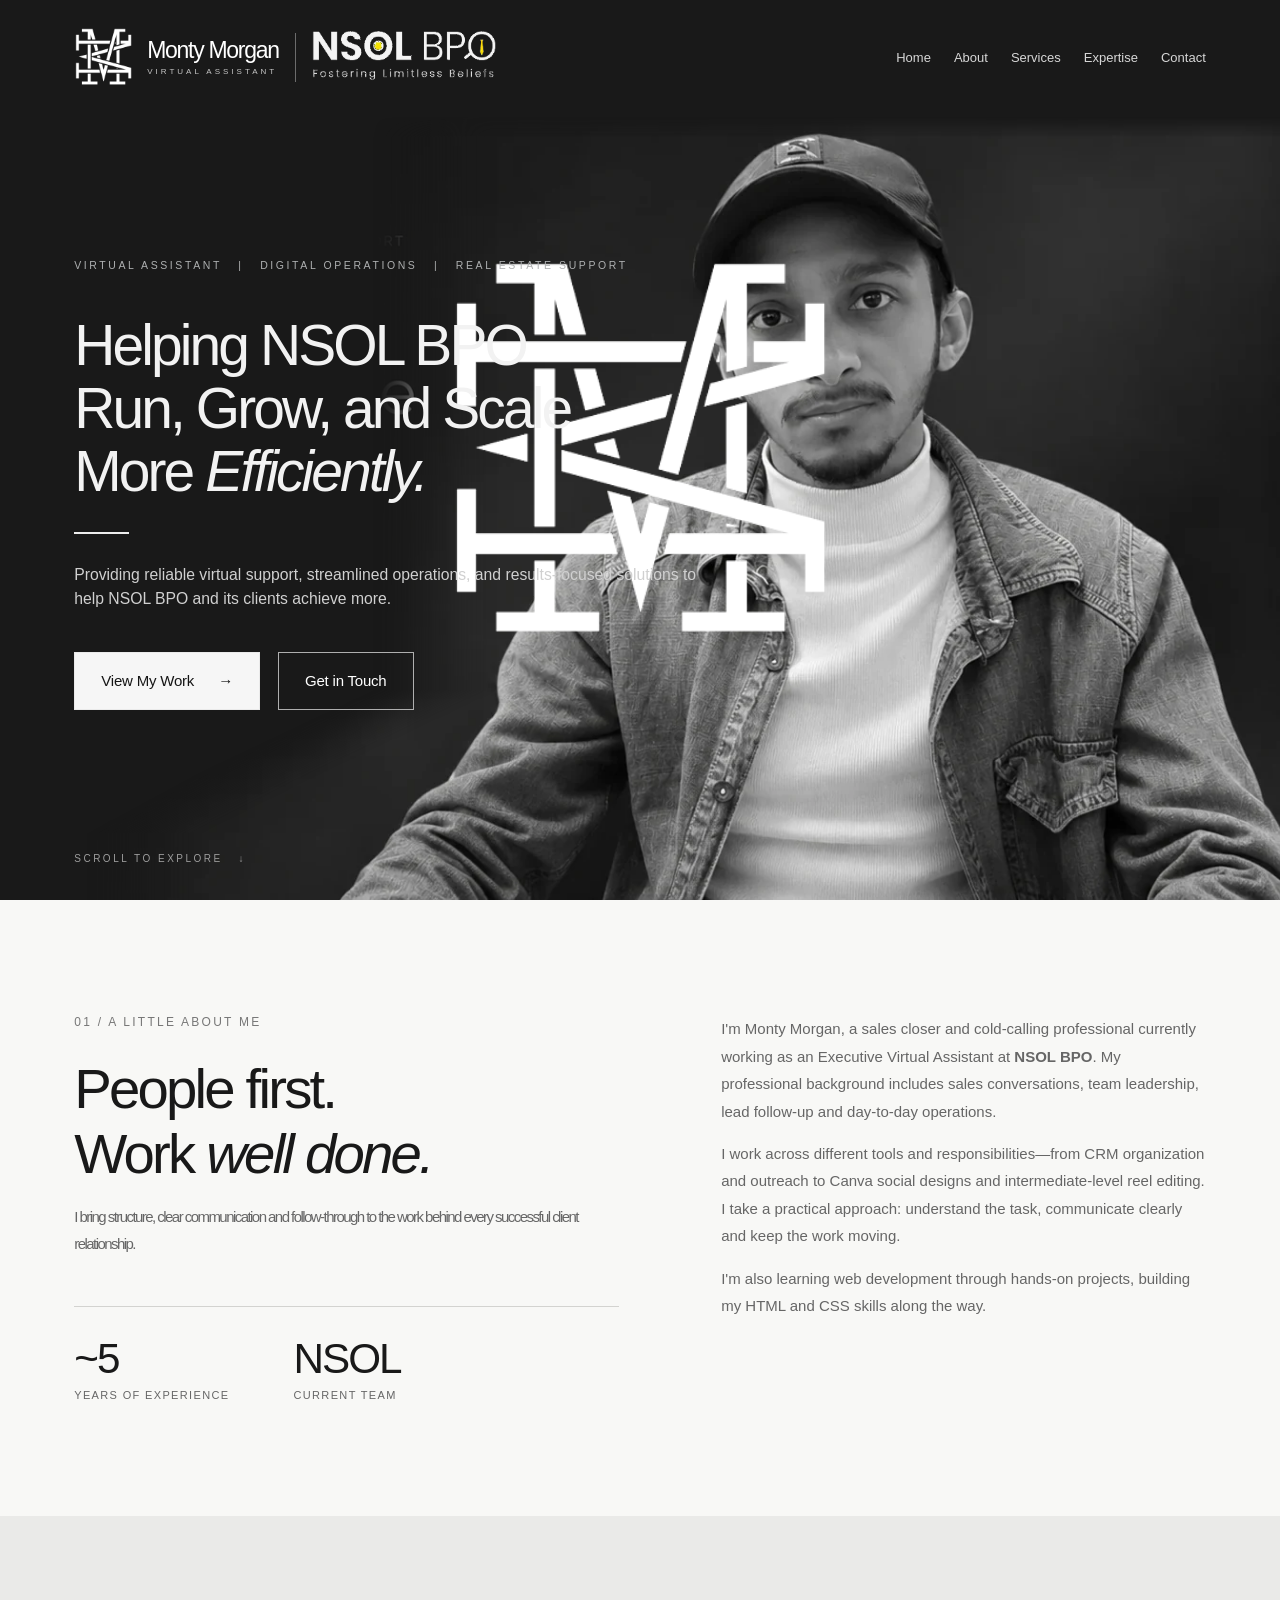
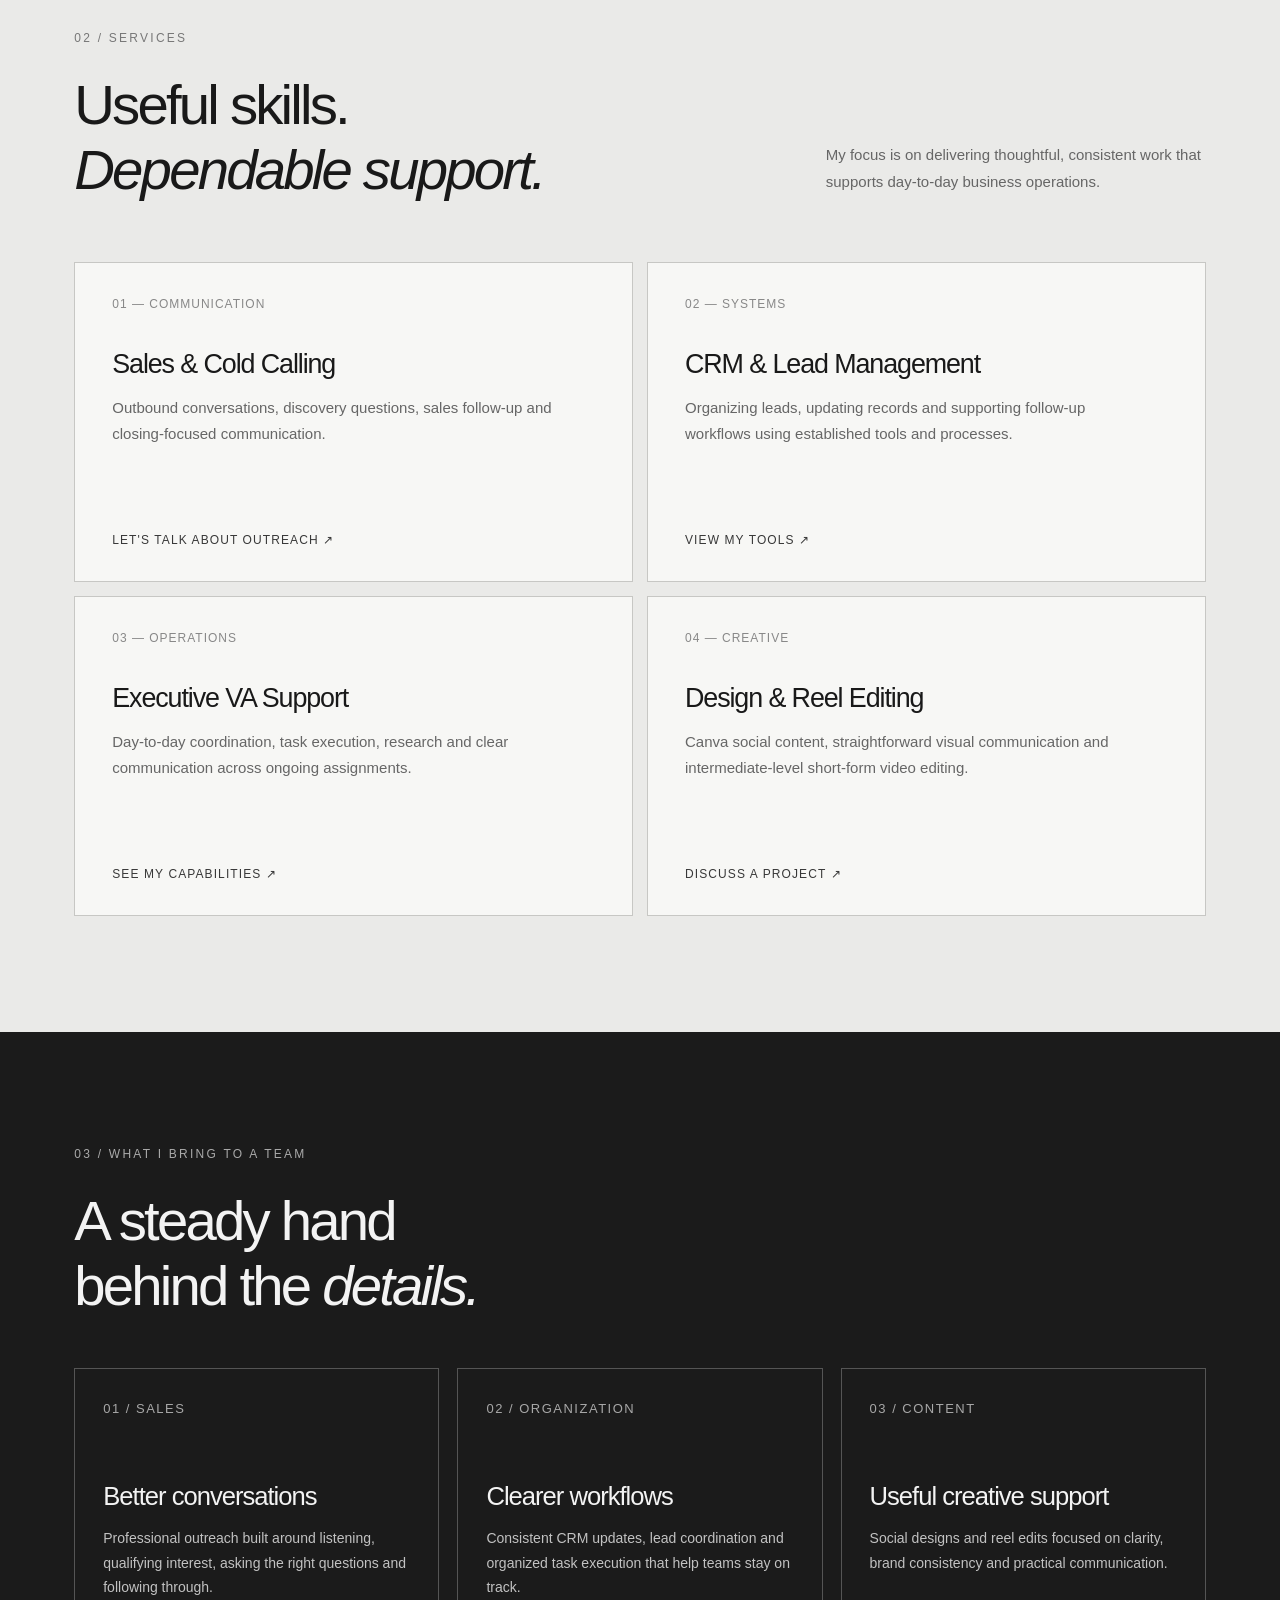
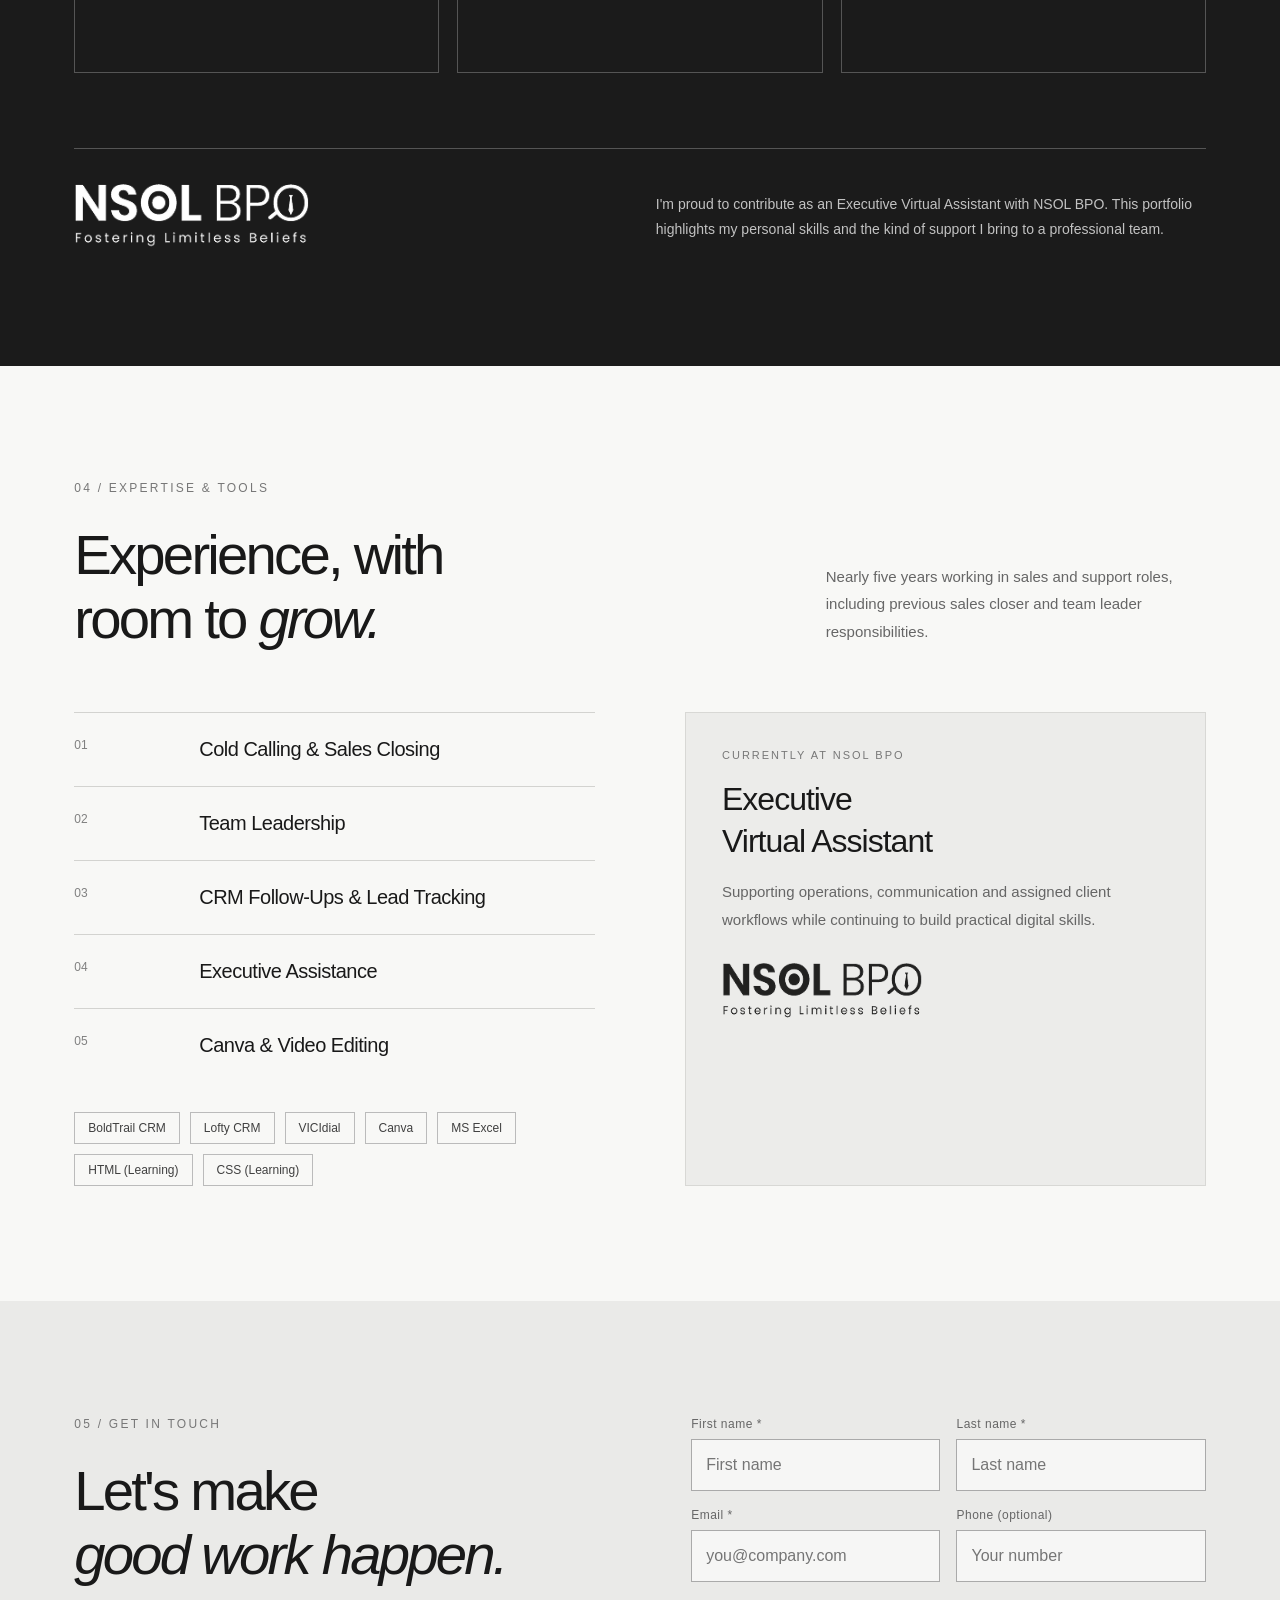
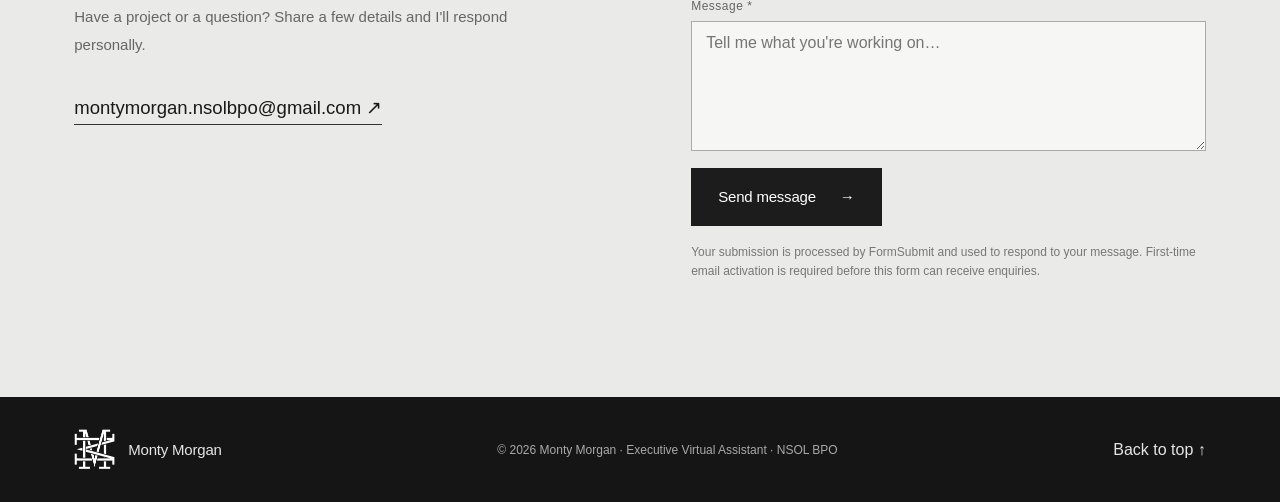
==== commit fde4d82e: "Rename index (2).html to index.html" ====
--- a/index.html
+++ b/index.html
@@ -1,50 +1,366 @@
-<!doctype html>
+<!DOCTYPE html>
 <html lang="en">
 <head>
-<meta charset="utf-8"><meta name="viewport" content="width=device-width, initial-scale=1">
-<meta name="description" content="Monty Morgan — Executive Virtual Assistant at NSOL BPO. Sales, outreach, CRM workflows and creative support.">
-<meta name="theme-color" content="#111111"><title>Monty Morgan | Executive Virtual Assistant — NSOL BPO</title>
+<meta charset="utf-8">
+<meta name="viewport" content="width=device-width, initial-scale=1">
+<meta name="theme-color" content="#171717">
+<meta name="description" content="Monty Morgan — Executive Virtual Assistant at NSOL BPO. Professional sales conversations, CRM workflows, executive support and creative content.">
+<title>Monty Morgan | Executive Virtual Assistant — NSOL BPO</title>
 <style>
-@import url('https://fonts.googleapis.com/css2?family=DM+Sans:wght@300;400;500;600;700&family=Manrope:wght@300;400;500;600;700&display=swap');
-:root{--black:#101010;--black2:#191919;--white:#f6f6f4;--gray:#777;--line:#d8d8d5;--serif:Georgia,serif}*{box-sizing:border-box}html{scroll-behavior:smooth;scroll-padding-top:90px}body{margin:0;font:400 16px/1.75 'DM Sans',Arial,sans-serif;background:var(--white);color:var(--black);overflow-x:hidden}body.menu-open{overflow:hidden}a{color:inherit;text-decoration:none}button,input,textarea{font:inherit}button{cursor:pointer}::selection{background:#888;color:white}.wrap{width:min(1210px,calc(100% - 88px));margin-inline:auto}section{position:relative;isolation:isolate}.dark{background:var(--black);color:#f5f5f5}.light{background:var(--white);color:#111}.soft{background:#eaeae8;color:#111}.light,.soft,.dark{position:relative}.skip{position:absolute;top:-100px;left:10px;z-index:10000;padding:10px;background:white;color:black}.skip:focus{top:10px}
-/* transparent, borderless navigation */
-.header{position:absolute;top:0;left:0;right:0;z-index:100;padding:23px 0;background:transparent;border:0;box-shadow:none}.nav{display:flex;align-items:center;justify-content:space-between;gap:32px}.brand{display:flex;align-items:center;gap:12px;min-width:0}.brand-mark{width:47px;height:47px;object-fit:contain}.brand-name{display:flex;flex-direction:column;min-width:0}.brand-name strong{font-family:'Manrope',sans-serif;font-size:17px;letter-spacing:-.7px;font-weight:400;white-space:nowrap;line-height:1.1}.brand-name span{font-size:9px;text-transform:uppercase;letter-spacing:2px;color:#aaa;white-space:nowrap}.brand-nsol{height:40px;width:135px;object-fit:contain;margin-left:12px;filter:grayscale(1) brightness(0) invert(1);opacity:.86}.nav-links{display:flex;align-items:center;gap:29px;font-size:12px;letter-spacing:.2px;color:#e2e2e2}.nav-links a{transition:opacity .2s}.nav-links a:hover{opacity:.55}.menu-button{display:none;background:none;border:0;color:white;font-size:26px}
-/* original identity watermark pulse, recolors per section */
-.watermark{position:fixed;left:50%;top:50%;transform:translate(-50%,-50%);width:min(53vw,580px);height:min(53vw,580px);z-index:0;pointer-events:none;opacity:.045;filter:brightness(0);transition:filter .5s,opacity .5s;animation:heartbeat 3.6s ease-in-out infinite}.watermark.over-dark{filter:brightness(0) invert(1);opacity:.055}.watermark img{width:100%;height:100%;object-fit:contain}@keyframes heartbeat{0%,100%{scale:1}15%{scale:1.045}28%{scale:1}42%{scale:1.025}55%{scale:1}}section>.wrap,footer>.wrap{position:relative;z-index:1}
-.hero{min-height:790px;display:flex;align-items:center;padding:155px 0 85px;overflow:hidden}.hero-grid{display:grid;grid-template-columns:minmax(0,1.06fr) minmax(0,.94fr);gap:45px;align-items:center}.eyebrow{font-size:10px;text-transform:uppercase;letter-spacing:2.9px;font-weight:600;color:#aaa}.hero h1{font-family:'Manrope',sans-serif;font-size:clamp(50px,5.5vw,82px);letter-spacing:-5.8px;line-height:1.12;font-weight:300;margin:29px 0 30px;max-width:770px}.hero h1 em{font-family:var(--serif);font-weight:400;letter-spacing:-3px}.hero p{max-width:560px;color:#b9b9b9;font-size:15px;line-height:1.9}.actions{display:flex;gap:14px;flex-wrap:wrap;margin-top:35px}.button{display:inline-flex;align-items:center;justify-content:center;gap:23px;min-height:51px;padding:11px 22px;font-size:12px;font-weight:600;transition:transform .2s,background .2s;border:1px solid #eee}.button:hover{transform:translateY(-2px)}.button-white{background:#f5f5f5;color:#111}.button-outline{color:white;background:transparent;border-color:#777}.button-black{background:#111;color:white;border-color:#111}.hero-photo-wrap{height:620px;position:relative;overflow:hidden;background:#242424}.hero-photo{width:100%;height:100%;display:block;object-fit:cover;object-position:55% top;filter:grayscale(1)}.portrait-label{position:absolute;left:22px;bottom:17px;color:#fff;background:#111;padding:8px 13px;font-size:10px;letter-spacing:1px}.hero-bottom{display:flex;justify-content:space-between;align-items:center;margin-top:55px;color:#aaa;font-size:10px;letter-spacing:2px;text-transform:uppercase}.hero-bottom span:last-child{font-size:20px}
-.section{padding:115px 0}.section-head{display:flex;justify-content:space-between;align-items:start;gap:50px;margin-bottom:50px}.kicker{font-size:11px;letter-spacing:2.5px;text-transform:uppercase;font-weight:600;color:#777}.section h2{font-family:'Manrope',sans-serif;font-weight:400;line-height:1.16;letter-spacing:-3px;font-size:clamp(34px,4.2vw,59px);margin:14px 0 0;max-width:770px}.section h2 em{font-family:var(--serif);font-weight:400}.section-head p{max-width:370px;color:#666;font-size:14px;margin:45px 0 0}.about-layout{display:grid;grid-template-columns:1.02fr .98fr;gap:100px}.about-layout .statement{font-family:'Manrope';font-weight:400;font-size:clamp(25px,2.4vw,37px);line-height:1.5;letter-spacing:-1.5px}.about-layout p{font-size:15px;color:#656565;line-height:2}.about-layout p:first-child{margin-top:0}.stats{display:grid;grid-template-columns:1fr 1fr;border-top:1px solid var(--line);margin-top:45px}.stat{padding-top:22px}.stat strong{display:block;font:400 42px/1.3 'Manrope'}.stat span{font-size:10px;letter-spacing:1.8px;text-transform:uppercase;color:#777}
-.service-grid{display:grid;grid-template-columns:repeat(2,1fr);gap:15px}.service{padding:38px 34px 30px;background:#222;border:1px solid #353535;min-height:315px;display:flex;flex-direction:column;transition:background .2s}.service:hover{background:#303030}.service .num{color:#9b9b9b;font-size:11px;letter-spacing:2px}.service h3{font:400 27px/1.3 'Manrope',sans-serif;letter-spacing:-1.2px;margin:36px 0 12px}.service p{color:#b1b1b1;font-size:14px;max-width:400px;margin:0}.service .arrow{margin-top:auto;font-size:22px;align-self:flex-end;color:#ddd}.section.dark .section-head p{color:#b5b5b5}.section.dark .kicker{color:#aaa}
-.tool-line{display:flex;gap:15px;flex-wrap:wrap;margin-top:40px}.tool-line span{padding:8px 14px;border:1px solid #777;color:#d6d6d6;font-size:12px}.experience-row{display:grid;grid-template-columns:170px 1fr;gap:35px;border-top:1px solid var(--line);padding:32px 0}.experience-row:last-child{border-bottom:1px solid var(--line)}.experience-row .label{font-size:10px;letter-spacing:2px;text-transform:uppercase;color:#777}.experience-row h3{font:400 26px/1.4 'Manrope';letter-spacing:-1px;margin:0 0 7px}.experience-row p{color:#777;font-size:14px;max-width:640px;margin:0}.nsol-feature{display:flex;align-items:center;gap:30px;border:1px solid #bbb;padding:29px 32px;margin:40px 0 0}.nsol-feature img{width:185px;max-width:35%;filter:grayscale(1) brightness(0);object-fit:contain}.nsol-feature p{font-size:13px;color:#555;margin:0}
-.capabilities{display:grid;grid-template-columns:repeat(3,1fr);gap:18px}.capability{padding:34px;min-height:300px;border:1px solid #bbb;background:#f2f2f0}.capability .num{font-size:10px;letter-spacing:2px;color:#777}.capability h3{font:400 24px/1.4 'Manrope';letter-spacing:-.8px;margin:38px 0 15px}.capability p{font-size:13px;color:#666;margin:0}.contact-grid{display:grid;grid-template-columns:1fr 1fr;gap:80px}.contact-grid h2{margin-top:18px}.contact-grid p{color:#b8b8b8;font-size:14px;max-width:430px}.contact-email{display:block;font-size:15px;margin-top:35px;overflow-wrap:anywhere;text-decoration:underline;text-underline-offset:6px}.contact-form{display:grid;grid-template-columns:1fr 1fr;gap:17px}.contact-form label{font-size:11px;color:#b5b5b5;letter-spacing:1px;text-transform:uppercase;display:grid;gap:6px}.contact-form input,.contact-form textarea{width:100%;background:#1d1d1d;color:white;border:1px solid #555;border-radius:0;padding:12px;outline:none}.contact-form input:focus,.contact-form textarea:focus{border-color:white}.contact-form .full{grid-column:1/-1}.contact-form textarea{min-height:120px;resize:vertical}.contact-form button{grid-column:1/-1;width:max-content}.fineprint{font-size:11px!important;color:#999!important}.footer{background:#090909;color:#bdbdbd;padding:28px 0}.footer-flex{display:flex;justify-content:space-between;align-items:center;font-size:11px;gap:20px}.footer-brand{display:flex;align-items:center;gap:10px}.footer-brand img{width:30px;height:30px;object-fit:contain}.footer a:hover{text-decoration:underline}
-#water-ripple-canvas{position:fixed;inset:0;width:100%;height:100%;z-index:200;pointer-events:none;background:transparent}
-@media(max-width:1000px){.brand-nsol{height:30px;width:105px;margin-left:0}.nav-links{gap:17px}.hero-grid{gap:20px}.hero-photo-wrap{height:540px}.about-layout{gap:45px}}
-@media(max-width:760px){.wrap{width:min(100% - 36px,600px)}.header{padding:17px 0}.brand{gap:7px}.brand-mark{width:34px;height:34px}.brand-name strong{font-size:14px}.brand-name span{font-size:7px;letter-spacing:1px}.brand-nsol{width:75px;height:26px}.menu-button{display:block;z-index:110}.nav-links{position:absolute;top:74px;left:0;right:0;display:none;flex-direction:column;align-items:stretch;padding:22px;background:#181818;gap:15px}.nav-links.open{display:flex}.hero{padding:115px 0 65px;min-height:0}.hero-grid{grid-template-columns:1fr}.hero h1{font-size:clamp(42px,9.5vw,60px);letter-spacing:-3.5px}.hero-photo-wrap{height:420px}.hero-bottom{margin-top:25px}.section{padding:75px 0}.section-head,.about-layout,.contact-grid{display:block}.section-head p{margin:20px 0 0}.service-grid,.capabilities{grid-template-columns:1fr}.service{min-height:245px}.experience-row{grid-template-columns:1fr;gap:10px}.nsol-feature{gap:16px;padding:18px}.nsol-feature img{width:110px}.contact-form{margin-top:35px}.footer-flex{flex-wrap:wrap}.watermark{width:80vw;height:80vw}.hero-photo{object-position:center 10%}}
-@media(prefers-reduced-motion:reduce){html{scroll-behavior:auto}.watermark{animation:none}#water-ripple-canvas{display:none}.button{transition:none}}
+:root{--ink:#191919;--charcoal:#171717;--paper:#f8f8f6;--gray:#eaeae8;--muted:#727272;--line:#d3d3d0;--gutter:clamp(24px,5.8vw,100px)}
+*,*::before,*::after{box-sizing:border-box}
+html{scroll-behavior:smooth;scroll-padding-top:24px}
+body{margin:0;background:var(--paper);color:var(--ink);font-family:"Helvetica Neue","Segoe UI",Arial,sans-serif;font-weight:400;-webkit-font-smoothing:antialiased}
+body.nav-open{overflow:hidden}
+a{color:inherit;text-decoration:none}
+button,input,textarea,select{font:inherit}
+button{cursor:pointer}
+img{display:block;max-width:100%}
+::selection{background:#5c5c5c;color:white}
+.skip{position:absolute;left:10px;top:-100px;z-index:900;background:white;color:black;padding:12px 16px}.skip:focus{top:10px}
+.container{width:100%;max-width:1700px;margin:0 auto;padding-left:var(--gutter);padding-right:var(--gutter)}
+.thematic{position:relative}
+.thematic>.container{position:relative;z-index:5}
+/* Persistent logo uses its own light/dark mode independent of the ripple canvas. */
+.center-watermark{position:fixed;top:50%;left:50%;z-index:3;width:min(30vw,390px);height:min(30vw,390px);pointer-events:none;transform:translate(-50%,-50%);animation:markHeartbeat 3.9s ease-in-out infinite;will-change:transform}
+.center-watermark img{width:100%;height:100%;object-fit:contain;transition:filter .48s ease;animation:markBrightness 3.9s ease-in-out infinite}
+.center-watermark.on-dark{--mark-peak:.065}.center-watermark.on-dark img{filter:brightness(0) invert(1)}
+.center-watermark.on-light{--mark-peak:.07}.center-watermark.on-light img{filter:brightness(0)}
+@keyframes markBrightness{0%,100%{opacity:calc(var(--mark-peak)*.55)}14%{opacity:var(--mark-peak)}28%{opacity:calc(var(--mark-peak)*.55)}44%{opacity:calc(var(--mark-peak)*.86)}62%{opacity:calc(var(--mark-peak)*.55)}}
+@keyframes markHeartbeat{0%,100%{transform:translate(-50%,-50%) scale(.97)}14%{transform:translate(-50%,-50%) scale(1.035)}28%{transform:translate(-50%,-50%) scale(.985)}44%{transform:translate(-50%,-50%) scale(1.018)}62%{transform:translate(-50%,-50%) scale(.97)}}
+/* The navigation has no panel, border, separator, or background blur. */
+.site-header{position:absolute;top:0;left:0;right:0;z-index:90;color:#fff;background:transparent;border:none;box-shadow:none}
+.header-inner{min-height:114px;display:flex;align-items:center;justify-content:space-between;gap:22px}
+.brand-block{display:flex;align-items:center;gap:24px;min-width:0;flex-shrink:0}
+.identity{display:flex;align-items:center;gap:15px;min-width:0}
+.identity img{width:74px;height:74px;object-fit:contain;flex-shrink:0}
+.identity-copy{display:flex;flex-direction:column;gap:4px;white-space:nowrap}
+.identity-copy strong{font-size:clamp(19px,1.85vw,30px);font-weight:300;letter-spacing:-1.3px;line-height:1.1}
+.identity-copy small{font-size:10px;letter-spacing:4px;font-weight:500;color:#c7c7c7;text-transform:uppercase}
+.brand-divider{height:49px;width:1px;background:rgba(255,255,255,.36);flex-shrink:0}
+.company-logo{display:block;flex-shrink:0}
+.company-logo img{width:230px;height:66px;object-fit:contain;object-position:left center}
+.site-nav{display:flex;gap:clamp(19px,2.5vw,46px);align-items:center;white-space:nowrap}
+.site-nav a{font-size:15px;font-weight:400;color:#d7d7d7;transition:color .2s}
+.site-nav a:hover,.site-nav a:focus-visible{color:white}
+.mobile-menu-toggle{display:none;color:white;background:none;border:0;font-size:27px;padding:4px 8px;align-items:center;justify-content:center}
+/* Hero is deliberately a solid dark field. The supplied reference portrait is an embedded, faded-edge image. */
+.hero{min-height:920px;min-height:100svh;background:#191919;color:#f2f2f2;overflow:hidden;display:flex;align-items:center}
+.hero-portrait{position:absolute;z-index:1;right:0;bottom:0;height:calc(100% - 116px);max-height:960px;max-width:none;width:auto;pointer-events:none;user-select:none}
+.hero-portrait-mobile{display:none}
+.hero-inner{min-height:920px;min-height:100svh;display:flex;align-items:center;padding-top:130px;padding-bottom:75px}
+.hero-copy{width:min(56%,780px);position:relative;z-index:7;margin-top:12px}
+.eyebrow{font-size:clamp(10px,.82vw,13px);font-weight:400;letter-spacing:2.6px;color:#aeb0b1;line-height:1.8;text-transform:uppercase}
+.hero h1{font-size:clamp(48px,4.35vw,76px);font-weight:300;letter-spacing:-2.9px;line-height:1.105;margin:38px 0 27px}
+.hero h1 span{display:block;white-space:nowrap}
+.hero h1 em{font-weight:300;font-style:italic}
+.hero-rule{display:block;width:55px;height:2px;background:#ededed;margin:29px 0}
+.hero-description{max-width:630px;font-size:clamp(15px,1.23vw,20px);line-height:1.56;font-weight:300;color:#d0d0d0;margin:0}
+.actions{display:flex;flex-wrap:wrap;align-items:center;gap:18px;margin-top:40px}
+.btn{min-height:58px;padding:13px 26px;display:inline-flex;align-items:center;justify-content:center;gap:24px;border:1px solid #eaeaea;transition:background .2s,color .2s,transform .2s;font-size:15px;font-weight:500;letter-spacing:-.2px;text-align:center}
+.btn:hover{transform:translateY(-2px)}
+.btn-primary{background:#f6f6f6;color:#151515}
+.btn-primary:hover{background:#d9d9d9}
+.btn-ghost{background:transparent;color:white;border-color:#afafaf}
+.btn-ghost:hover{background:#303030}
+.btn-dark{background:#1c1c1c;color:white;border-color:#1c1c1c}
+.btn-dark:hover{background:#3b3b3b}
+.hero-scroll{position:absolute;z-index:8;bottom:36px;left:var(--gutter);font-size:10px;color:#9d9d9d;letter-spacing:2.5px;text-transform:uppercase}
+/* Shared editorial section system */
+.section{padding:clamp(94px,9vw,150px) 0}
+.section.light{background:var(--paper);color:var(--ink)}
+.section.gray{background:var(--gray);color:var(--ink)}
+.section.dark{background:#1b1b1b;color:#f3f3f3}
+.section-label{font-size:12px;letter-spacing:2.25px;text-transform:uppercase;font-weight:500;color:#777;display:block;margin-bottom:28px}
+.dark .section-label{color:#aaa}
+.section h2{font-weight:300;letter-spacing:-2.8px;font-size:clamp(40px,4.4vw,68px);line-height:1.15;margin:0}
+.section h2 em{font-style:italic;font-weight:300}
+.section p{font-size:clamp(15px,1.1vw,17px);line-height:1.83;color:#666}
+.section.dark p{color:#c2c2c2}
+.about-grid{display:grid;grid-template-columns:1fr .89fr;gap:clamp(48px,8vw,135px);align-items:start}
+.about-statement{font-size:clamp(26px,2.65vw,43px);letter-spacing:-1.55px;line-height:1.4;font-weight:300;margin:16px 0 27px}
+.about-details p:first-child{margin-top:0}
+.stats-line{display:flex;gap:clamp(26px,5vw,70px);margin-top:48px;border-top:1px solid var(--line);padding-top:28px}
+.stat strong{display:block;font-size:clamp(33px,3.3vw,51px);font-weight:300;letter-spacing:-2px}
+.stat span{display:block;color:#666;font-size:11px;letter-spacing:1.35px;text-transform:uppercase;margin-top:6px}
+.section-heading{display:flex;align-items:end;justify-content:space-between;gap:55px;margin-bottom:60px}
+.section-heading p{max-width:380px;margin:0 0 7px}
+.services{display:grid;grid-template-columns:repeat(2,1fr);gap:14px}
+.service{display:flex;flex-direction:column;align-items:flex-start;min-height:320px;padding:34px 37px;background:#f7f7f5;border:1px solid #c7c7c4;transition:transform .22s,border-color .22s}
+.service:hover{transform:translateY(-3px);border-color:#777}
+.service-no{font-size:12px;color:#888;letter-spacing:1px}
+.service h3{font-size:clamp(25px,2.1vw,34px);font-weight:350;letter-spacing:-1.1px;margin:38px 0 15px}
+.service p{margin:0;max-width:470px;font-size:15px;line-height:1.73}
+.service-footer{margin-top:auto;padding-top:22px;font-size:12px;text-transform:uppercase;letter-spacing:1.1px;color:#383838}
+.work-grid{display:grid;grid-template-columns:1fr 1fr 1fr;gap:18px;margin-top:50px}
+.work-card{padding:32px 28px 30px;border:1px solid #555;min-height:305px;display:flex;flex-direction:column}
+.work-card .number{font-size:13px;color:#a8a8a8;letter-spacing:1.5px}
+.work-card h3{font-size:clamp(23px,2vw,29px);font-weight:400;letter-spacing:-1px;line-height:1.25;margin:65px 0 13px}
+.work-card p{font-size:14px;line-height:1.73;margin:0}
+.nsol-band{display:flex;justify-content:space-between;align-items:center;gap:50px;margin-top:75px;padding-top:35px;border-top:1px solid #555}
+.nsol-band img{height:66px;width:235px;object-fit:contain;object-position:left center;filter:grayscale(1) brightness(0) invert(1)}
+.nsol-band p{max-width:550px;margin:0;font-size:14px}
+.expertise-grid{display:grid;grid-template-columns:1fr 1fr;gap:90px}
+.skill-row{display:grid;grid-template-columns:105px 1fr;gap:20px;padding:25px 0;border-top:1px solid var(--line)}
+.skill-row:last-child{border-bottom:1px solid var(--line)}
+.skill-row span:first-child{font-size:12px;color:#808080}
+.skill-row b{font-size:20px;font-weight:400;letter-spacing:-.5px}
+.tag-list{display:flex;flex-wrap:wrap;gap:10px;margin-top:30px}
+.tag{border:1px solid #bbb;padding:8px 13px;font-size:12px;color:#404040;background:transparent}
+.current-role{padding:36px;background:#ececea;border:1px solid #d8d8d5}
+.current-role .role-kicker{font-size:11px;text-transform:uppercase;letter-spacing:2px;color:#777}
+.current-role h3{font-size:32px;line-height:1.3;letter-spacing:-1px;font-weight:350;margin:18px 0 16px}
+.current-role p{font-size:15px;margin-bottom:30px}
+.nsol-light{width:200px;filter:grayscale(1) brightness(0);opacity:.86}
+.contact-grid{display:grid;grid-template-columns:1fr 1fr;gap:clamp(55px,8vw,125px)}
+.contact .contact-intro{max-width:450px}
+.contact-email{display:inline-block;font-size:clamp(15px,1.45vw,21px);padding-bottom:5px;margin-top:24px;border-bottom:1px solid #333;overflow-wrap:anywhere}
+.contact-form{display:grid;grid-template-columns:1fr 1fr;gap:17px 16px}
+.contact-form .field{display:flex;flex-direction:column;gap:8px}
+.contact-form label{font-size:12px;color:#666;letter-spacing:.5px}
+.contact-form input,.contact-form textarea{min-height:52px;width:100%;border:1px solid #aaa;border-radius:0;background:rgba(255,255,255,.55);outline:0;color:#171717;padding:12px 14px}
+.contact-form input:focus,.contact-form textarea:focus{outline:2px solid #393939;outline-offset:2px}
+.contact-form textarea{min-height:130px;resize:vertical}
+.contact-form .full{grid-column:1/-1}
+.contact-form button{width:max-content}
+.form-note{font-size:12px!important;line-height:1.65!important;color:#777!important;margin:0}
+.honeypot{position:absolute;left:-9999px;width:1px;height:1px;overflow:hidden}
+.footer{background:#151515;color:#e6e6e6;padding:32px 0}
+.footer-inner{display:flex;gap:30px;align-items:center;justify-content:space-between}
+.footer-person{display:flex;align-items:center;gap:13px}
+.footer-person img{width:41px;height:41px;object-fit:contain}
+.footer-person span{font-size:15px;font-weight:300;letter-spacing:-.2px}
+.footer small{color:#aaa;font-size:12px}
+.footer a:hover{text-decoration:underline}
+/* Always-on pointer canvas, but never captures events or blocks links. */
+#rippleCanvas{position:fixed;inset:0;display:block;width:100vw;height:100vh;z-index:120;pointer-events:none;background:transparent}
+@media(max-width:1430px){.header-inner{gap:20px}.brand-block{gap:16px}.identity img{width:58px;height:58px}.identity-copy strong{font-size:23px}.identity-copy small{font-size:8px;letter-spacing:3px}.company-logo img{width:184px;height:56px}.site-nav{gap:23px}.site-nav a{font-size:13px}.hero h1{font-size:clamp(48px,4.45vw,67px)}.hero-copy{width:58%}.hero-portrait{height:calc(100% - 116px)}}
+@media(max-width:1080px){.header-inner{min-height:97px}.brand-block{gap:12px}.identity img{width:47px;height:47px}.identity-copy strong{font-size:18px}.identity-copy small{font-size:7px;letter-spacing:2px}.brand-divider{height:39px}.company-logo img{width:140px;height:44px}.site-nav{gap:15px}.site-nav a{font-size:12px}.hero-copy{width:61%}.hero h1{white-space:normal;letter-spacing:-2px;font-size:clamp(40px,4.9vw,55px)}.hero h1 span{white-space:normal}.hero-description{max-width:460px}.hero-portrait{height:calc(100% - 110px);right:-10%}.work-grid{gap:12px}.work-card{padding:26px 21px}}
+@media(max-width:800px){:root{--gutter:24px}.header-inner{min-height:84px}.site-nav{display:none;position:absolute;left:0;right:0;top:85px;padding:24px var(--gutter) 30px;background:#171717;flex-direction:column;align-items:flex-start;gap:18px;z-index:99}.site-nav.open{display:flex}.site-nav a{font-size:18px}.mobile-menu-toggle{display:flex}.brand-divider{height:33px}.identity img{width:43px;height:43px}.identity-copy strong{font-size:17px}.identity-copy small{letter-spacing:1.8px}.company-logo img{width:117px;height:40px}.hero{min-height:890px}.hero-inner{min-height:890px;align-items:flex-start;padding-top:165px;padding-bottom:400px}.hero-copy{width:100%;margin:0}.hero h1{font-size:clamp(42px,7.4vw,61px);line-height:1.11;margin:24px 0 19px}.hero h1 span{white-space:normal}.hero-description{max-width:540px;font-size:16px}.hero-portrait{display:none}.hero-portrait-mobile{position:absolute;display:block;z-index:1;bottom:-36px;right:-4%;height:420px;width:auto;max-width:none;pointer-events:none;filter:grayscale(1)}.hero-scroll{display:none}.about-grid,.expertise-grid,.contact-grid{grid-template-columns:1fr;gap:45px}.section-heading{display:block}.section-heading p{margin-top:22px}.services{grid-template-columns:1fr}.service{min-height:270px}.work-grid{grid-template-columns:1fr}.work-card{min-height:230px}.work-card h3{margin-top:40px}.nsol-band{align-items:flex-start}.center-watermark{width:min(58vw,380px);height:min(58vw,380px)}}
+@media(max-width:540px){:root{--gutter:20px}.header-inner{min-height:74px}.brand-block{gap:8px}.identity{gap:8px}.identity img{width:33px;height:33px}.identity-copy strong{font-size:15px;letter-spacing:-.5px}.identity-copy small{font-size:7px;letter-spacing:1px}.brand-divider{height:29px}.company-logo img{width:87px;height:32px}.mobile-menu-toggle{font-size:25px}.site-nav{top:74px}.hero{min-height:845px}.hero-inner{min-height:845px;padding-top:132px;padding-bottom:355px}.eyebrow{font-size:9px;letter-spacing:1.6px}.hero h1{font-size:clamp(39px,9vw,49px);letter-spacing:-2px;margin-top:22px}.hero-rule{margin:24px 0}.hero-description{font-size:14px;line-height:1.62}.actions{gap:12px;margin-top:28px}.btn{padding:12px 17px;min-height:49px;font-size:13px;gap:12px}.hero-portrait-mobile{height:360px;right:-95px;bottom:-23px}.section{padding:80px 0}.section h2{font-size:clamp(35px,9vw,48px);letter-spacing:-1.8px}.about-statement{font-size:27px}.stats-line{gap:25px}.service{padding:25px}.nsol-band{display:block}.nsol-band p{margin-top:20px}.contact-form{grid-template-columns:1fr}.contact-form .full{grid-column:auto}.footer-inner{flex-wrap:wrap;gap:14px}}
+@media(prefers-reduced-motion:reduce){html{scroll-behavior:auto}.center-watermark,.center-watermark img{animation:none!important}.center-watermark img{opacity:.055}#rippleCanvas{display:none!important}.service,.btn{transition:none!important}}
 </style>
 </head>
 <body>
-<a class="skip" href="#about">Skip to content</a>
-<div class="watermark over-dark" id="watermark" aria-hidden="true"><img src="assets/monty-mark.png" alt=""></div>
-<header class="header" id="top"><nav class="nav wrap" aria-label="Main navigation">
-<a href="#top" class="brand" aria-label="Monty Morgan, back to top"><img class="brand-mark" src="assets/monty-mark.png" alt=""><span class="brand-name"><strong>Monty Morgan</strong><span>Executive Virtual Assistant</span></span><img class="brand-nsol" src="assets/nsol-logo.png" alt="NSOL BPO"></a>
-<button class="menu-button" id="menu-button" aria-controls="nav-links" aria-expanded="false" aria-label="Toggle navigation">☰</button>
-<div class="nav-links" id="nav-links"><a href="#top">Home</a><a href="#about">About</a><a href="#services">Services</a><a href="#experience">Experience</a><a href="#capabilities">Expertise</a><a href="#contact">Contact</a></div>
-</nav></header>
-<main>
-<section class="hero dark" id="home"><div class="wrap"><div class="hero-grid"><div class="hero-content"><div class="eyebrow">Sales &nbsp; / &nbsp; Outreach &nbsp; / &nbsp; Virtual Support</div><h1>Professional support.<br><em>Human connection.</em></h1><p>I'm Monty Morgan, a sales closer and Executive Virtual Assistant at NSOL BPO. I bring nearly five years of experience in customer conversations, team leadership, CRM support, and creative execution.</p><div class="actions"><a class="button button-white" href="#services">Explore my work <span aria-hidden="true">↗</span></a><a class="button button-outline" href="#contact">Get in touch</a></div></div><div class="hero-photo-wrap"><img class="hero-photo" src="assets/monty-portrait.png" alt="Monochrome portrait of Monty Morgan"><div class="portrait-label">MONTY MORGAN / NSOL BPO</div></div></div><div class="hero-bottom"><span>Independent thinking. Collaborative execution.</span><span aria-hidden="true">↓</span></div></div></section>
-<section class="section light" id="about"><div class="wrap"><div class="section-head"><div><span class="kicker">01 / About me</span><h2>Built around people.<br><em>Focused on execution.</em></h2></div></div><div class="about-layout"><div><p class="statement">Good communication creates trust. Consistent follow-through turns that trust into lasting professional relationships.</p><div class="stats"><div class="stat"><strong>~5</strong><span>Years of experience</span></div><div class="stat"><strong>NSOL</strong><span>Current organization</span></div></div></div><div><p>My background began in professional cold calling and sales closing, with hands-on experience managing conversations, following up with prospects and supporting business development across different services.</p><p>Along the way, I gained team leadership experience and developed a wider set of operational skills—from CRM workflows and virtual assistance to Canva design and intermediate-level reel editing.</p><p>Today, as an Executive Virtual Assistant at NSOL BPO, I combine those skills to support day-to-day execution and client-facing work. I'm also building my understanding of HTML and CSS through practical website projects.</p></div></div></div></section>
-<section class="section dark" id="services"><div class="wrap"><div class="section-head"><div><span class="kicker">02 / What I do</span><h2>Practical skills.<br><em>Real-world support.</em></h2></div><p>Services grounded in the work I do: thoughtful communication, dependable follow-up and organized delivery.</p></div><div class="service-grid"><article class="service"><span class="num">01 / OUTREACH</span><h3>Sales & Cold Calling</h3><p>Prospect outreach, qualifying conversations, follow-ups and sales-focused communication.</p><a href="#contact" class="arrow" aria-label="Discuss sales and cold calling">↗</a></article><article class="service"><span class="num">02 / OPERATIONS</span><h3>Executive Virtual Assistance</h3><p>Administrative coordination, task support, documentation and dependable execution.</p><a href="#contact" class="arrow" aria-label="Discuss virtual assistance">↗</a></article><article class="service"><span class="num">03 / SYSTEMS</span><h3>CRM & Lead Workflows</h3><p>Working familiarity with BoldTrail, Lofty and VICIdial for contact management, activity tracking and outreach support.</p><a href="#contact" class="arrow" aria-label="Discuss CRM workflows">↗</a></article><article class="service"><span class="num">04 / CONTENT</span><h3>Creative Support</h3><p>Canva social graphics, intermediate video and reel editing, and content preparation.</p><a href="#contact" class="arrow" aria-label="Discuss creative support">↗</a></article></div><div class="tool-line" aria-label="Tools and skills"><span>BoldTrail CRM</span><span>Lofty CRM</span><span>VICIdial</span><span>Canva</span><span>Video Editing</span><span>MS Excel</span><span>HTML & CSS (Learning)</span></div></div></section>
-<section class="section light" id="experience"><div class="wrap"><div class="section-head"><div><span class="kicker">03 / Experience</span><h2>Experience that<br><em>supports the work.</em></h2></div><p>My work has covered sales closing, team leadership and executive virtual assistance. Here, I focus on NSOL BPO rather than listing previous employers.</p></div><div class="experience-row"><div class="label">Current role</div><div><h3>Executive Virtual Assistant · NSOL BPO</h3><p>Business support across outreach, lead management, CRM work, content coordination and other delegated priorities.</p></div></div><div class="experience-row"><div class="label">Previous experience</div><div><h3>Sales Closer & Team Leader</h3><p>Nearly five years of combined professional experience across sales-facing roles, customer engagement and team responsibilities. Specific metrics and company histories are intentionally not claimed here.</p></div></div><div class="nsol-feature"><img src="assets/nsol-logo.png" alt="NSOL BPO logo"><p><strong>Representing NSOL BPO.</strong><br>My current professional focus is delivering dependable service, collaborative execution and communication-driven results.</p></div></div></section>
-<section class="section soft" id="capabilities"><div class="wrap"><div class="section-head"><div><span class="kicker">04 / What I bring to a team</span><h2>Reliable by design.<br><em>Adaptable in practice.</em></h2></div></div><div class="capabilities"><article class="capability"><span class="num">01 / COMMUNICATION</span><h3>Conversations that move things forward</h3><p>Experience with outreach, listening, objections, clear follow-up and keeping the next step in view.</p></article><article class="capability"><span class="num">02 / WORKFLOWS</span><h3>Ownership of the everyday details</h3><p>Comfort with CRM tools, organizing lead activity, documenting updates and keeping work moving.</p></article><article class="capability"><span class="num">03 / CREATIVE WORK</span><h3>Support that goes beyond the call</h3><p>Hands-on Canva and video-editing skills, with a willingness to learn new processes and tools.</p></article></div></div></section>
-<section class="section dark" id="contact"><div class="wrap contact-grid"><div><span class="kicker">05 / Contact</span><h2>Let's make<br><em>work happen.</em></h2><p>Interested in connecting about sales, outreach, virtual assistance or operations support? Send a message here.</p><a class="contact-email" href="mailto:montymorgan.nsolbpo@gmail.com">montymorgan.nsolbpo@gmail.com ↗</a></div><div><form class="contact-form" action="https://formsubmit.co/montymorgan.nsolbpo@gmail.com" method="POST"><input type="hidden" name="_subject" value="Portfolio inquiry — Monty Morgan"><input type="hidden" name="_captcha" value="true"><input type="text" name="_honey" style="display:none" tabindex="-1" autocomplete="off"><label>First name<input name="first_name" required autocomplete="given-name" placeholder="First name"></label><label>Last name<input name="last_name" required autocomplete="family-name" placeholder="Last name"></label><label class="full">Email<input name="email" type="email" required autocomplete="email" placeholder="you@example.com"></label><label class="full">Phone (optional)<input name="phone" type="tel" autocomplete="tel" placeholder="Phone number"></label><label class="full">Message<textarea name="message" required placeholder="Tell me a little about your request..."></textarea></label><button class="button button-white" type="submit">Send message ↗</button></form><p class="fineprint">This form uses FormSubmit to process and email the details you enter. Activation and a test submission are required before delivery can be confirmed.</p></div></div></section>
-</main><footer class="footer"><div class="wrap footer-flex"><a href="#top" class="footer-brand"><img src="assets/monty-mark.png" alt="">Monty Morgan / NSOL BPO</a><span>© <span id="year"></span> Monty Morgan. All rights reserved.</span><a href="#top">Back to top ↑</a></div></footer>
+<a class="skip" href="#main">Skip to main content</a>
+<div class="center-watermark on-dark" id="watermark" aria-hidden="true"><img src="[data-uri]" alt=""></div>
+<header class="site-header" id="top">
+  <div class="container header-inner">
+    <div class="brand-block">
+      <a class="identity" href="#home" aria-label="Monty Morgan — back to top">
+        <img src="[data-uri]" width="74" height="74" alt="Monty Morgan personal monogram">
+        <span class="identity-copy"><strong>Monty Morgan</strong><small>Virtual Assistant</small></span>
+      </a>
+      <span class="brand-divider" aria-hidden="true"></span>
+      <a class="company-logo" href="https://nsolbpo.com/" target="_blank" rel="noopener noreferrer" aria-label="Visit NSOL BPO website">
+        <img src="[data-uri]" width="230" height="66" alt="NSOL BPO — Partnering Limitless Beliefs">
+      </a>
+    </div>
+    <button class="mobile-menu-toggle" id="menuToggle" type="button" aria-controls="siteNav" aria-expanded="false" aria-label="Open navigation">☰</button>
+    <nav class="site-nav" id="siteNav" aria-label="Main navigation">
+      <a href="#home">Home</a><a href="#about">About</a><a href="#services">Services</a><a href="#expertise">Expertise</a><a href="#contact">Contact</a>
+    </nav>
+  </div>
+</header>
+<main id="main">
+  <section class="hero thematic" id="home" data-theme="dark" aria-labelledby="heroTitle">
+    <img class="hero-portrait" src="[data-uri]" alt="" aria-hidden="true">
+    <img class="hero-portrait-mobile" src="[data-uri]" alt="" aria-hidden="true">
+    <div class="container hero-inner">
+      <div class="hero-copy">
+        <div class="eyebrow">Virtual Assistant&nbsp;&nbsp; | &nbsp;&nbsp;Digital Operations&nbsp;&nbsp; | &nbsp;&nbsp;Real Estate Support</div>
+        <h1 id="heroTitle"><span>Helping NSOL BPO</span><span>Run, Grow, and Scale</span><span>More <em>Efficiently.</em></span></h1>
+        <div class="hero-rule" aria-hidden="true"></div>
+        <p class="hero-description">Providing reliable virtual support, streamlined operations, and results-focused solutions to help NSOL BPO and its clients achieve more.</p>
+        <div class="actions"><a class="btn btn-primary" href="#work">View My Work <span aria-hidden="true">→</span></a><a class="btn btn-ghost" href="#contact">Get in Touch</a></div>
+      </div>
+    </div>
+    <div class="hero-scroll">Scroll to explore &nbsp; ↓</div>
+  </section>
+
+  <section class="section light thematic" id="about" data-theme="light" aria-labelledby="aboutTitle">
+    <div class="container">
+      <div class="about-grid">
+        <div>
+          <span class="section-label">01 / A little about me</span>
+          <h2 id="aboutTitle">People first.<br>Work <em>well done.</em></h2>
+          <p class="about-statement">I bring structure, clear communication and follow-through to the work behind every successful client relationship.</p>
+          <div class="stats-line">
+            <div class="stat"><strong>~5</strong><span>Years of experience</span></div>
+            <div class="stat"><strong>NSOL</strong><span>Current team</span></div>
+          </div>
+        </div>
+        <div class="about-details">
+          <p>I'm Monty Morgan, a sales closer and cold-calling professional currently working as an Executive Virtual Assistant at <strong>NSOL BPO</strong>. My professional background includes sales conversations, team leadership, lead follow-up and day-to-day operations.</p>
+          <p>I work across different tools and responsibilities—from CRM organization and outreach to Canva social designs and intermediate-level reel editing. I take a practical approach: understand the task, communicate clearly and keep the work moving.</p>
+          <p>I'm also learning web development through hands-on projects, building my HTML and CSS skills along the way.</p>
+        </div>
+      </div>
+    </div>
+  </section>
+
+  <section class="section gray thematic" id="services" data-theme="light" aria-labelledby="servicesTitle">
+    <div class="container">
+      <div class="section-heading">
+        <div><span class="section-label">02 / Services</span><h2 id="servicesTitle">Useful skills.<br><em>Dependable support.</em></h2></div>
+        <p>My focus is on delivering thoughtful, consistent work that supports day-to-day business operations.</p>
+      </div>
+      <div class="services">
+        <article class="service"><span class="service-no">01 — COMMUNICATION</span><h3>Sales &amp; Cold Calling</h3><p>Outbound conversations, discovery questions, sales follow-up and closing-focused communication.</p><a class="service-footer" href="#contact">Let's talk about outreach ↗</a></article>
+        <article class="service"><span class="service-no">02 — SYSTEMS</span><h3>CRM &amp; Lead Management</h3><p>Organizing leads, updating records and supporting follow-up workflows using established tools and processes.</p><a class="service-footer" href="#expertise">View my tools ↗</a></article>
+        <article class="service"><span class="service-no">03 — OPERATIONS</span><h3>Executive VA Support</h3><p>Day-to-day coordination, task execution, research and clear communication across ongoing assignments.</p><a class="service-footer" href="#work">See my capabilities ↗</a></article>
+        <article class="service"><span class="service-no">04 — CREATIVE</span><h3>Design &amp; Reel Editing</h3><p>Canva social content, straightforward visual communication and intermediate-level short-form video editing.</p><a class="service-footer" href="#contact">Discuss a project ↗</a></article>
+      </div>
+    </div>
+  </section>
+
+  <section class="section dark thematic" id="work" data-theme="dark" aria-labelledby="workTitle">
+    <div class="container">
+      <span class="section-label">03 / What I bring to a team</span>
+      <h2 id="workTitle">A steady hand<br>behind the <em>details.</em></h2>
+      <div class="work-grid">
+        <article class="work-card"><span class="number">01 / SALES</span><h3>Better conversations</h3><p>Professional outreach built around listening, qualifying interest, asking the right questions and following through.</p></article>
+        <article class="work-card"><span class="number">02 / ORGANIZATION</span><h3>Clearer workflows</h3><p>Consistent CRM updates, lead coordination and organized task execution that help teams stay on track.</p></article>
+        <article class="work-card"><span class="number">03 / CONTENT</span><h3>Useful creative support</h3><p>Social designs and reel edits focused on clarity, brand consistency and practical communication.</p></article>
+      </div>
+      <div class="nsol-band">
+        <img src="[data-uri]" alt="NSOL BPO logo" width="235" height="66" loading="lazy">
+        <p>I'm proud to contribute as an Executive Virtual Assistant with NSOL BPO. This portfolio highlights my personal skills and the kind of support I bring to a professional team.</p>
+      </div>
+    </div>
+  </section>
+
+  <section class="section light thematic" id="expertise" data-theme="light" aria-labelledby="expertiseTitle">
+    <div class="container">
+      <div class="section-heading"><div><span class="section-label">04 / Expertise &amp; tools</span><h2 id="expertiseTitle">Experience, with<br>room to <em>grow.</em></h2></div><p>Nearly five years working in sales and support roles, including previous sales closer and team leader responsibilities.</p></div>
+      <div class="expertise-grid">
+        <div>
+          <div class="skill-row"><span>01</span><b>Cold Calling &amp; Sales Closing</b></div>
+          <div class="skill-row"><span>02</span><b>Team Leadership</b></div>
+          <div class="skill-row"><span>03</span><b>CRM Follow-Ups &amp; Lead Tracking</b></div>
+          <div class="skill-row"><span>04</span><b>Executive Assistance</b></div>
+          <div class="skill-row"><span>05</span><b>Canva &amp; Video Editing</b></div>
+          <div class="tag-list" aria-label="Tools"><span class="tag">BoldTrail CRM</span><span class="tag">Lofty CRM</span><span class="tag">VICIdial</span><span class="tag">Canva</span><span class="tag">MS Excel</span><span class="tag">HTML (Learning)</span><span class="tag">CSS (Learning)</span></div>
+        </div>
+        <aside class="current-role">
+          <div class="role-kicker">Currently at NSOL BPO</div>
+          <h3>Executive<br>Virtual Assistant</h3>
+          <p>Supporting operations, communication and assigned client workflows while continuing to build practical digital skills.</p>
+          <a href="https://nsolbpo.com/" target="_blank" rel="noopener noreferrer" aria-label="NSOL BPO website"><img class="nsol-light" src="[data-uri]" alt="NSOL BPO — Partnering Limitless Beliefs" width="200" height="58" loading="lazy"></a>
+        </aside>
+      </div>
+    </div>
+  </section>
+
+  <section class="section gray thematic contact" id="contact" data-theme="light" aria-labelledby="contactTitle">
+    <div class="container contact-grid">
+      <div>
+        <span class="section-label">05 / Get in touch</span>
+        <h2 id="contactTitle">Let's make<br><em>good work happen.</em></h2>
+        <p class="contact-intro">Have a project or a question? Share a few details and I'll respond personally.</p>
+        <a class="contact-email" href="mailto:montymorgan.nsolbpo@gmail.com">montymorgan.nsolbpo@gmail.com ↗</a>
+      </div>
+      <form class="contact-form" action="https://formsubmit.co/montymorgan.nsolbpo@gmail.com" method="POST">
+        <input type="hidden" name="_subject" value="New portfolio inquiry — Monty Morgan">
+        <input type="hidden" name="_template" value="table">
+        <div class="honeypot" aria-hidden="true"><label for="websiteOnly">Leave this field empty</label><input type="text" id="websiteOnly" name="_honey" autocomplete="off" tabindex="-1"></div>
+        <div class="field"><label for="firstName">First name *</label><input id="firstName" type="text" name="First Name" placeholder="First name" autocomplete="given-name" required maxlength="80"></div>
+        <div class="field"><label for="lastName">Last name *</label><input id="lastName" type="text" name="Last Name" placeholder="Last name" autocomplete="family-name" required maxlength="80"></div>
+        <div class="field"><label for="visitorEmail">Email *</label><input id="visitorEmail" type="email" name="email" placeholder="you@company.com" autocomplete="email" required maxlength="160"></div>
+        <div class="field"><label for="phone">Phone (optional)</label><input id="phone" type="tel" name="Phone" placeholder="Your number" autocomplete="tel" maxlength="40"></div>
+        <div class="field full"><label for="message">Message *</label><textarea id="message" name="Message" placeholder="Tell me what you're working on…" required minlength="10" maxlength="4000"></textarea></div>
+        <button class="btn btn-dark full" type="submit">Send message <span aria-hidden="true">→</span></button>
+        <p class="form-note full">Your submission is processed by FormSubmit and used to respond to your message. First-time email activation is required before this form can receive enquiries.</p>
+      </form>
+    </div>
+  </section>
+</main>
+<footer class="footer thematic" data-theme="dark">
+  <div class="container footer-inner">
+    <a class="footer-person" href="#home" aria-label="Monty Morgan — back to top"><img src="[data-uri]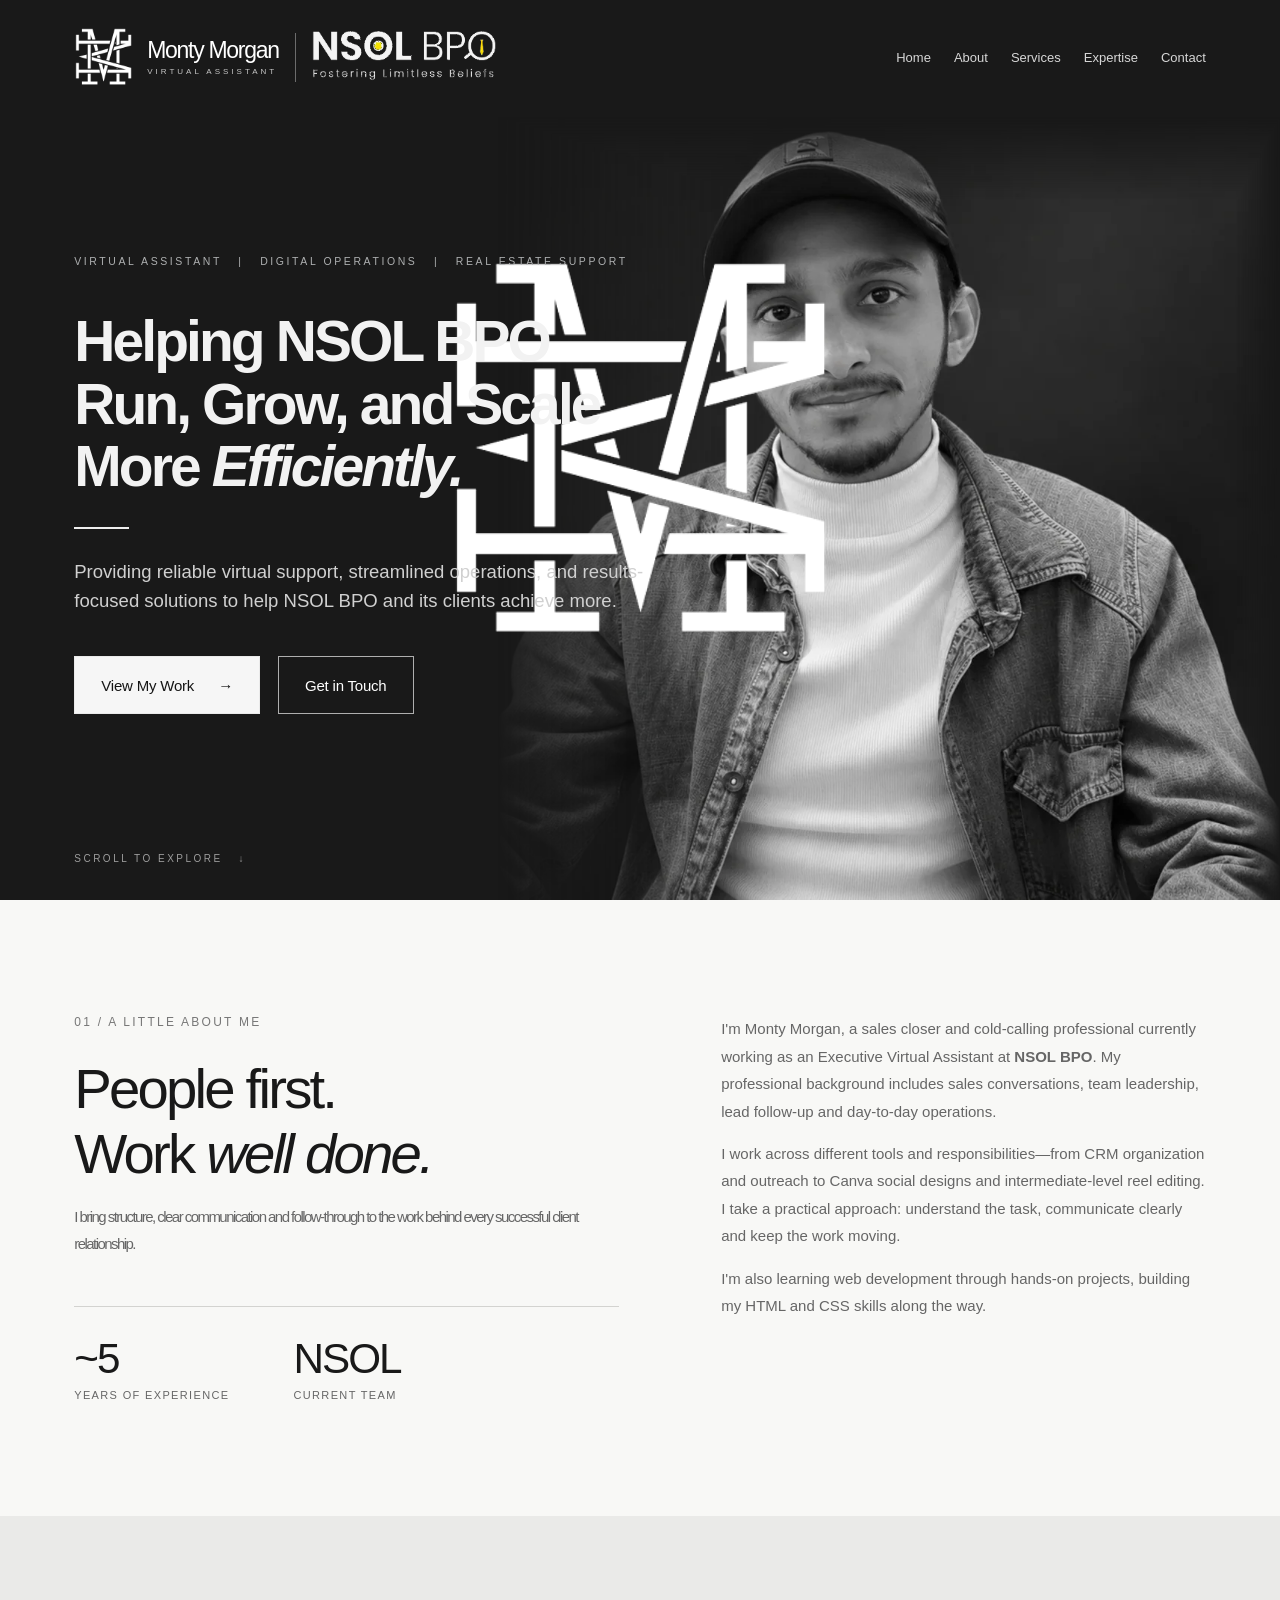
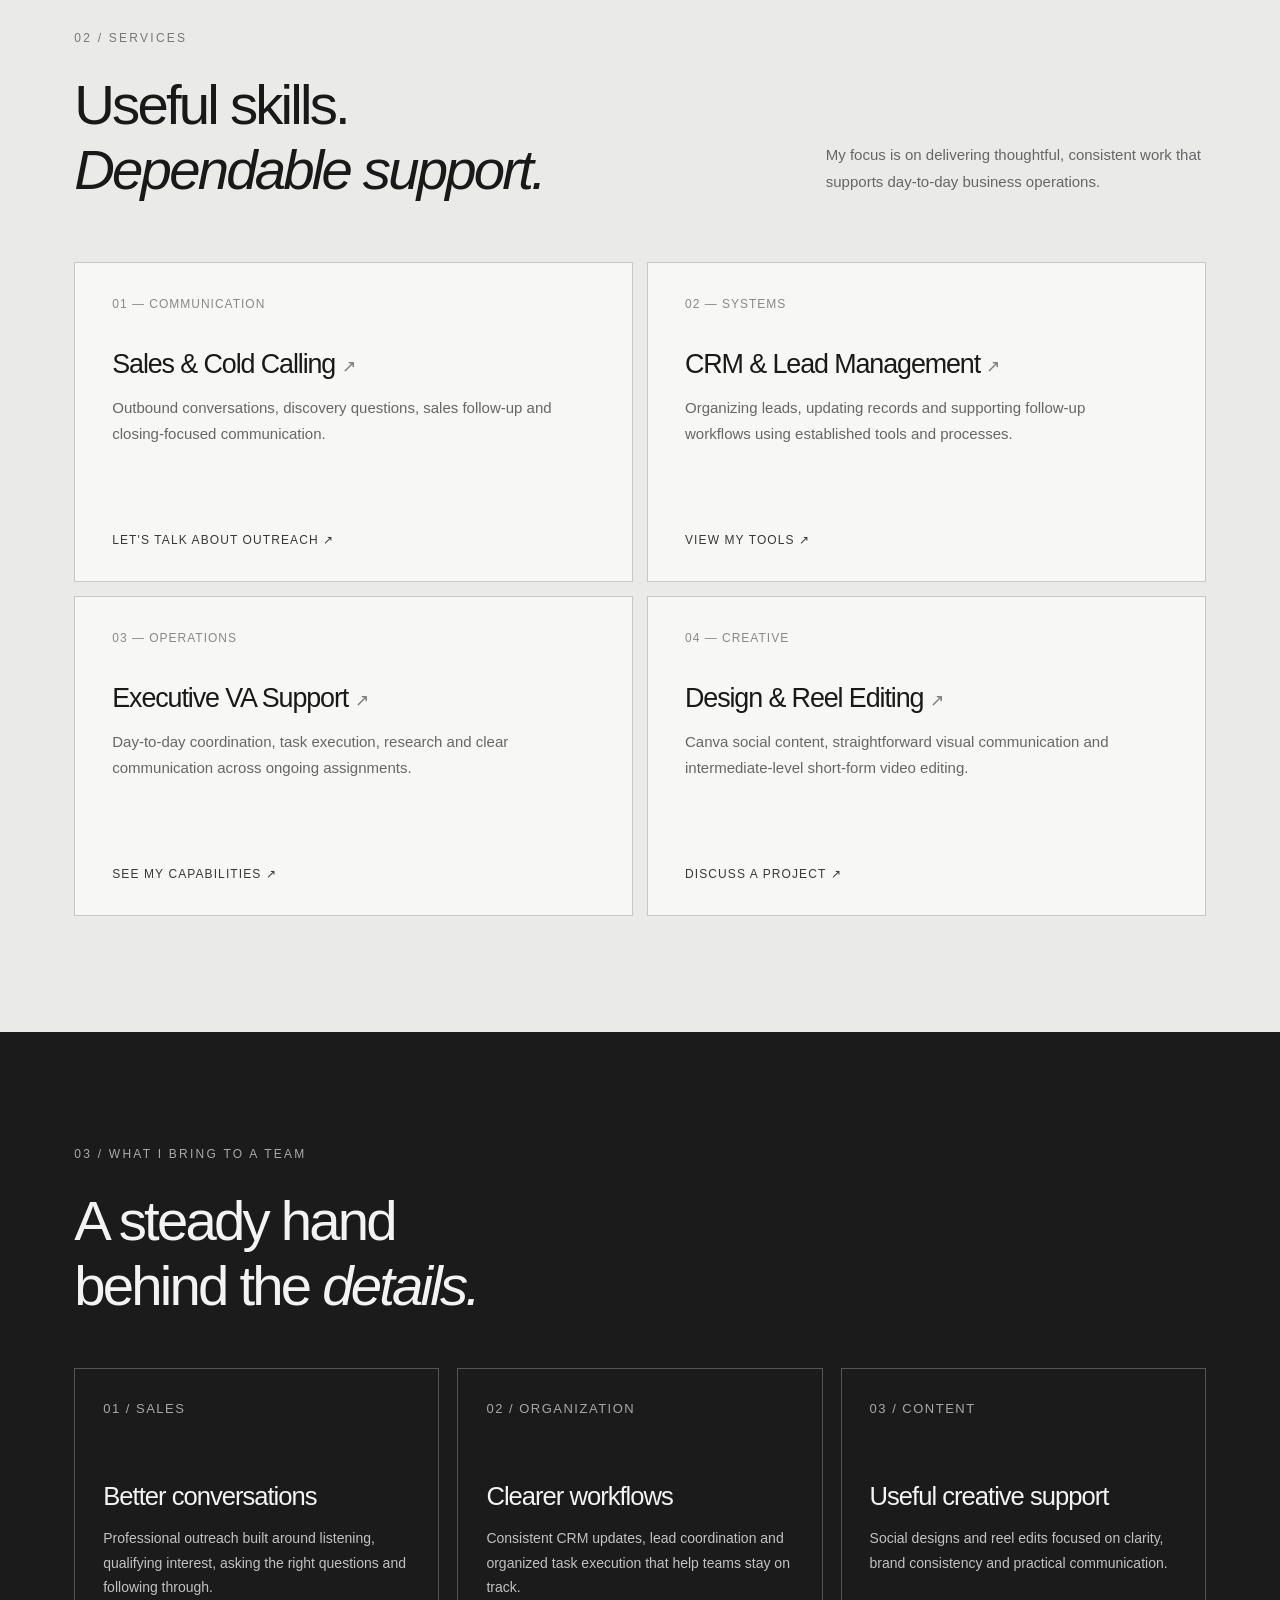
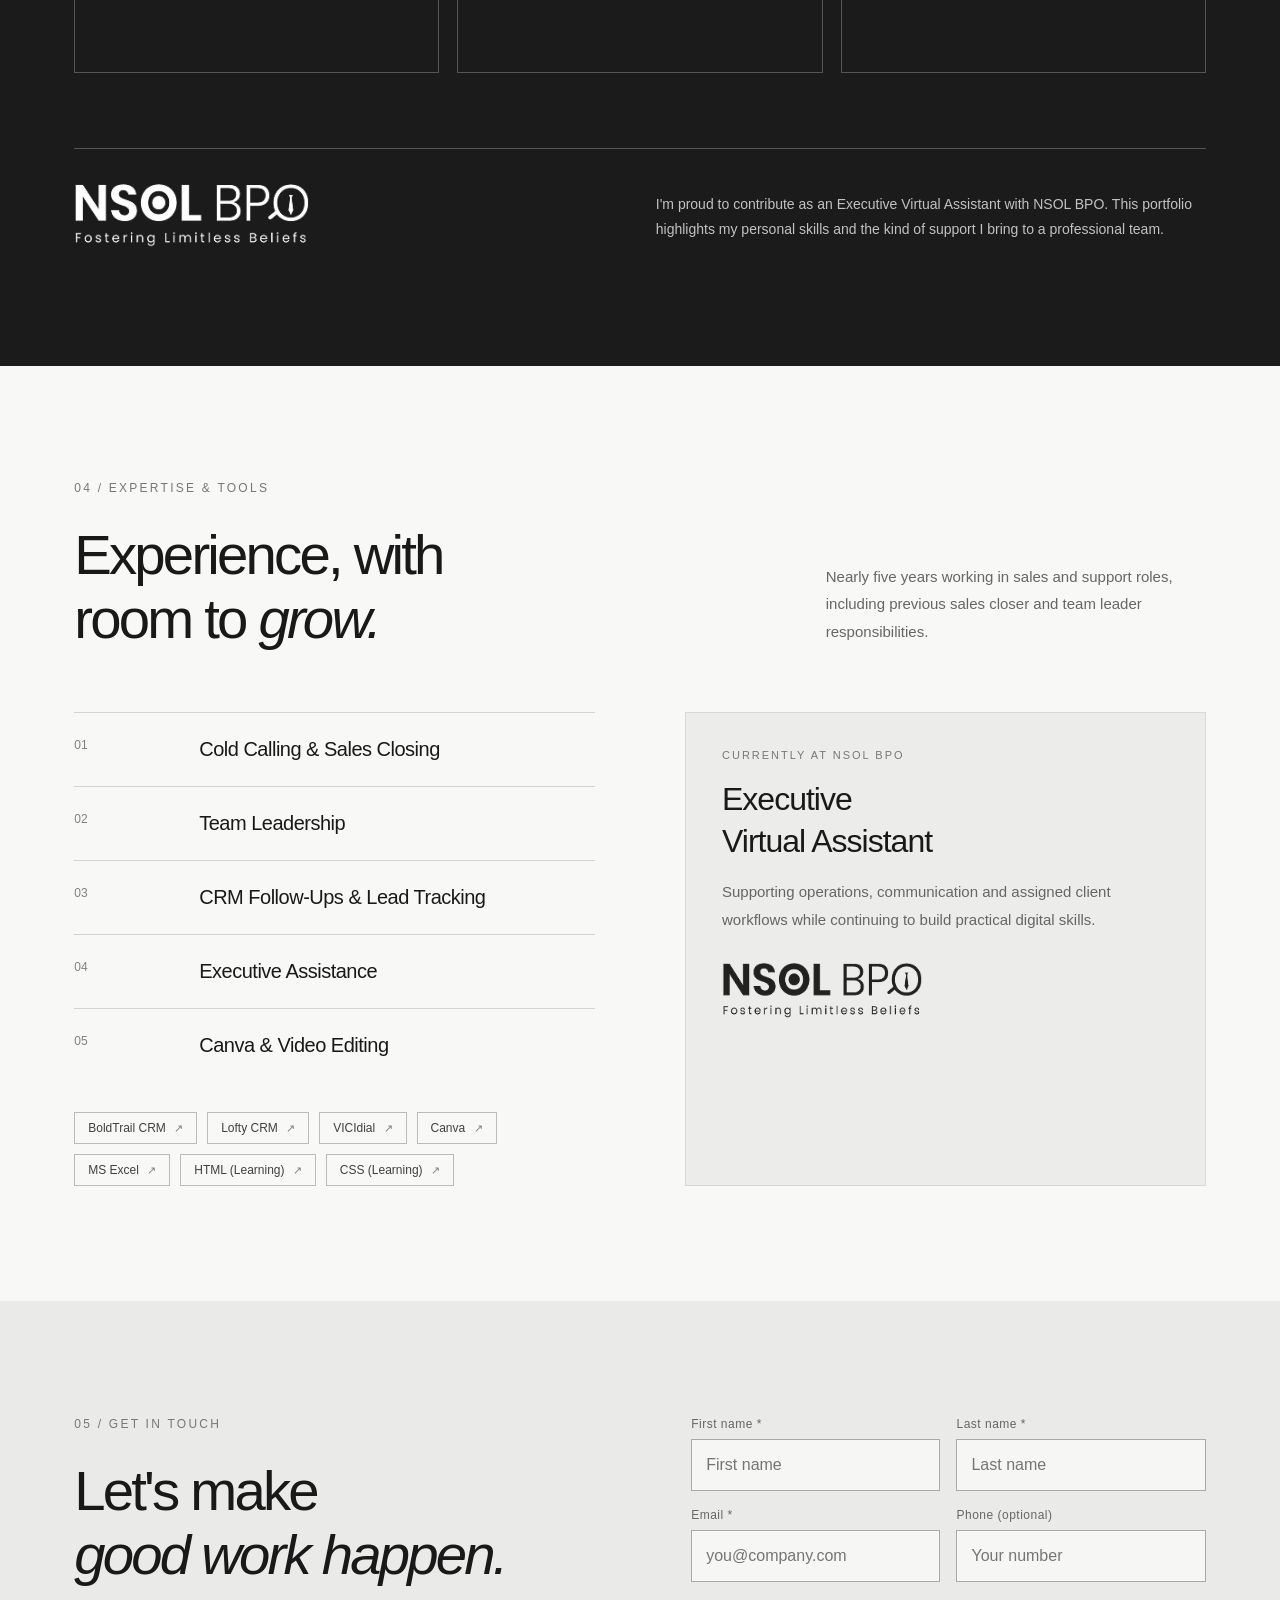
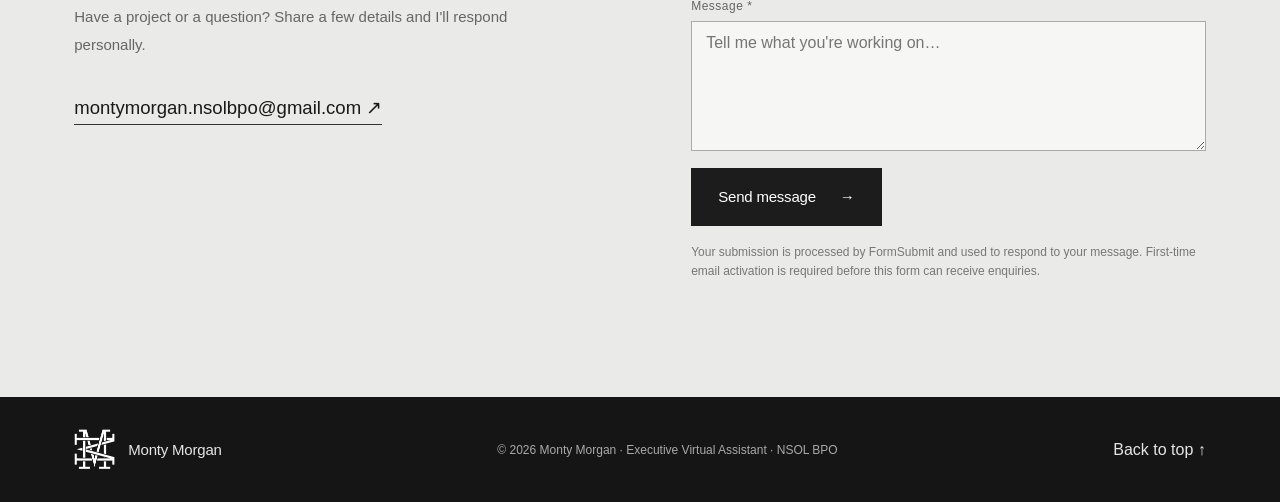
==== commit 241a7745: "Rename index (3).html to index.html" ====
--- a/index.html
+++ b/index.html
@@ -51,11 +51,11 @@
 .hero-inner{min-height:920px;min-height:100svh;display:flex;align-items:center;padding-top:130px;padding-bottom:75px}
 .hero-copy{width:min(56%,780px);position:relative;z-index:7;margin-top:12px}
 .eyebrow{font-size:clamp(10px,.82vw,13px);font-weight:400;letter-spacing:2.6px;color:#aeb0b1;line-height:1.8;text-transform:uppercase}
-.hero h1{font-size:clamp(48px,4.35vw,76px);font-weight:300;letter-spacing:-2.9px;line-height:1.105;margin:38px 0 27px}
+.hero h1{font-size:clamp(48px,4.35vw,76px);font-weight:600;letter-spacing:-2.9px;line-height:1.105;margin:38px 0 27px}
 .hero h1 span{display:block;white-space:nowrap}
-.hero h1 em{font-weight:300;font-style:italic}
+.hero h1 em{font-weight:600;font-style:italic}
 .hero-rule{display:block;width:55px;height:2px;background:#ededed;margin:29px 0}
-.hero-description{max-width:630px;font-size:clamp(15px,1.23vw,20px);line-height:1.56;font-weight:300;color:#d0d0d0;margin:0}
+.hero-description{max-width:630px;font-size:clamp(18px,1.45vw,23px);line-height:1.56;font-weight:300;color:#d0d0d0;margin:0}
 .actions{display:flex;flex-wrap:wrap;align-items:center;gap:18px;margin-top:40px}
 .btn{min-height:58px;padding:13px 26px;display:inline-flex;align-items:center;justify-content:center;gap:24px;border:1px solid #eaeaea;transition:background .2s,color .2s,transform .2s;font-size:15px;font-weight:500;letter-spacing:-.2px;text-align:center}
 .btn:hover{transform:translateY(-2px)}
@@ -132,13 +132,65 @@
 .footer-person span{font-size:15px;font-weight:300;letter-spacing:-.2px}
 .footer small{color:#aaa;font-size:12px}
 .footer a:hover{text-decoration:underline}
-/* Always-on pointer canvas, but never captures events or blocks links. */
-#rippleCanvas{position:fixed;inset:0;display:block;width:100vw;height:100vh;z-index:120;pointer-events:none;background:transparent}
 @media(max-width:1430px){.header-inner{gap:20px}.brand-block{gap:16px}.identity img{width:58px;height:58px}.identity-copy strong{font-size:23px}.identity-copy small{font-size:8px;letter-spacing:3px}.company-logo img{width:184px;height:56px}.site-nav{gap:23px}.site-nav a{font-size:13px}.hero h1{font-size:clamp(48px,4.45vw,67px)}.hero-copy{width:58%}.hero-portrait{height:calc(100% - 116px)}}
 @media(max-width:1080px){.header-inner{min-height:97px}.brand-block{gap:12px}.identity img{width:47px;height:47px}.identity-copy strong{font-size:18px}.identity-copy small{font-size:7px;letter-spacing:2px}.brand-divider{height:39px}.company-logo img{width:140px;height:44px}.site-nav{gap:15px}.site-nav a{font-size:12px}.hero-copy{width:61%}.hero h1{white-space:normal;letter-spacing:-2px;font-size:clamp(40px,4.9vw,55px)}.hero h1 span{white-space:normal}.hero-description{max-width:460px}.hero-portrait{height:calc(100% - 110px);right:-10%}.work-grid{gap:12px}.work-card{padding:26px 21px}}
 @media(max-width:800px){:root{--gutter:24px}.header-inner{min-height:84px}.site-nav{display:none;position:absolute;left:0;right:0;top:85px;padding:24px var(--gutter) 30px;background:#171717;flex-direction:column;align-items:flex-start;gap:18px;z-index:99}.site-nav.open{display:flex}.site-nav a{font-size:18px}.mobile-menu-toggle{display:flex}.brand-divider{height:33px}.identity img{width:43px;height:43px}.identity-copy strong{font-size:17px}.identity-copy small{letter-spacing:1.8px}.company-logo img{width:117px;height:40px}.hero{min-height:890px}.hero-inner{min-height:890px;align-items:flex-start;padding-top:165px;padding-bottom:400px}.hero-copy{width:100%;margin:0}.hero h1{font-size:clamp(42px,7.4vw,61px);line-height:1.11;margin:24px 0 19px}.hero h1 span{white-space:normal}.hero-description{max-width:540px;font-size:16px}.hero-portrait{display:none}.hero-portrait-mobile{position:absolute;display:block;z-index:1;bottom:-36px;right:-4%;height:420px;width:auto;max-width:none;pointer-events:none;filter:grayscale(1)}.hero-scroll{display:none}.about-grid,.expertise-grid,.contact-grid{grid-template-columns:1fr;gap:45px}.section-heading{display:block}.section-heading p{margin-top:22px}.services{grid-template-columns:1fr}.service{min-height:270px}.work-grid{grid-template-columns:1fr}.work-card{min-height:230px}.work-card h3{margin-top:40px}.nsol-band{align-items:flex-start}.center-watermark{width:min(58vw,380px);height:min(58vw,380px)}}
-@media(max-width:540px){:root{--gutter:20px}.header-inner{min-height:74px}.brand-block{gap:8px}.identity{gap:8px}.identity img{width:33px;height:33px}.identity-copy strong{font-size:15px;letter-spacing:-.5px}.identity-copy small{font-size:7px;letter-spacing:1px}.brand-divider{height:29px}.company-logo img{width:87px;height:32px}.mobile-menu-toggle{font-size:25px}.site-nav{top:74px}.hero{min-height:845px}.hero-inner{min-height:845px;padding-top:132px;padding-bottom:355px}.eyebrow{font-size:9px;letter-spacing:1.6px}.hero h1{font-size:clamp(39px,9vw,49px);letter-spacing:-2px;margin-top:22px}.hero-rule{margin:24px 0}.hero-description{font-size:14px;line-height:1.62}.actions{gap:12px;margin-top:28px}.btn{padding:12px 17px;min-height:49px;font-size:13px;gap:12px}.hero-portrait-mobile{height:360px;right:-95px;bottom:-23px}.section{padding:80px 0}.section h2{font-size:clamp(35px,9vw,48px);letter-spacing:-1.8px}.about-statement{font-size:27px}.stats-line{gap:25px}.service{padding:25px}.nsol-band{display:block}.nsol-band p{margin-top:20px}.contact-form{grid-template-columns:1fr}.contact-form .full{grid-column:auto}.footer-inner{flex-wrap:wrap;gap:14px}}
-@media(prefers-reduced-motion:reduce){html{scroll-behavior:auto}.center-watermark,.center-watermark img{animation:none!important}.center-watermark img{opacity:.055}#rippleCanvas{display:none!important}.service,.btn{transition:none!important}}
+@media(max-width:540px){:root{--gutter:20px}.header-inner{min-height:74px}.brand-block{gap:8px}.identity{gap:8px}.identity img{width:33px;height:33px}.identity-copy strong{font-size:15px;letter-spacing:-.5px}.identity-copy small{font-size:7px;letter-spacing:1px}.brand-divider{height:29px}.company-logo img{width:87px;height:32px}.mobile-menu-toggle{font-size:25px}.site-nav{top:74px}.hero{min-height:845px}.hero-inner{min-height:845px;padding-top:132px;padding-bottom:355px}.eyebrow{font-size:9px;letter-spacing:1.6px}.hero h1{font-size:clamp(39px,9vw,49px);letter-spacing:-2px;margin-top:22px}.hero-rule{margin:24px 0}.hero-description{font-size:16px;line-height:1.62}.actions{gap:12px;margin-top:28px}.btn{padding:12px 17px;min-height:49px;font-size:13px;gap:12px}.hero-portrait-mobile{height:360px;right:-95px;bottom:-23px}.section{padding:80px 0}.section h2{font-size:clamp(35px,9vw,48px);letter-spacing:-1.8px}.about-statement{font-size:27px}.stats-line{gap:25px}.service{padding:25px}.nsol-band{display:block}.nsol-band p{margin-top:20px}.contact-form{grid-template-columns:1fr}.contact-form .full{grid-column:auto}.footer-inner{flex-wrap:wrap;gap:14px}}
+@media(prefers-reduced-motion:reduce){html{scroll-behavior:auto}.center-watermark,.center-watermark img{animation:none!important}.center-watermark img{opacity:.055}.service,.btn{transition:none!important}}
+
+/* Targeted enhancements: service pages, right-side tool panels and monochrome cursor flare. */
+[hidden]{display:none!important}
+.service{position:relative}
+.service-page-link{color:inherit;text-decoration:none}
+.service-page-link::after{content:"";position:absolute;inset:0;z-index:0}
+.service-page-link:focus-visible{outline:2px solid currentColor;outline-offset:4px}
+.service-title-arrow{font-size:.65em;opacity:.55;vertical-align:middle;display:inline-block;transition:transform .2s ease}
+.service:hover .service-title-arrow{transform:translate(3px,-3px)}
+.service-footer{position:relative;z-index:1}
+.tool-trigger{cursor:pointer;transition:background-color .2s,color .2s,border-color .2s}
+.tool-trigger:hover,.tool-trigger:focus-visible{background:#191919;border-color:#191919;color:white;outline-offset:3px}
+.tool-trigger span{font-size:11px;opacity:.65;margin-left:5px}
+.tool-drawer{position:fixed;top:0;right:0;left:auto;bottom:0;margin:0 0 0 auto;width:min(470px,100%);max-width:100%;max-height:100dvh;height:100dvh;padding:clamp(25px,3.5vw,50px);border:0;border-left:1px solid #d3d3d0;background:#f8f8f6;color:#171717;box-shadow:-16px 0 50px rgba(0,0,0,.12);overflow-y:auto}
+.tool-drawer[open]{animation:drawerEnter .28s ease-out both}
+.tool-drawer::backdrop{background:rgba(0,0,0,.62)}
+@keyframes drawerEnter{from{opacity:.7;transform:translateX(32px)}to{opacity:1;transform:translateX(0)}}
+.drawer-top{display:flex;align-items:center;justify-content:space-between;gap:15px}
+.drawer-overline,.drawer-index{font-size:11px;letter-spacing:2px;color:#717171}
+.drawer-close{border:1px solid #bbb;background:transparent;color:#171717;width:44px;height:44px;font-size:29px;line-height:1}
+.drawer-close:hover{background:#171717;color:#fff}
+.drawer-index{display:block;margin-top:86px}
+.tool-drawer h2{font-size:clamp(37px,4vw,52px);font-weight:400;line-height:1.16;letter-spacing:-1.6px;margin:18px 0 28px}
+.drawer-description{font-size:17px;line-height:1.8;color:#555;margin:0}
+.drawer-divider{height:1px;background:#c9c9c5;margin:42px 0 34px}
+.tool-drawer h3{font-size:17px;font-weight:550;margin:0 0 24px}
+.tool-drawer ul{list-style:none;margin:0;padding:0}
+.tool-drawer li{position:relative;padding:13px 0 13px 28px;border-bottom:1px solid #ddd;font-size:15px;line-height:1.6;color:#444}
+.tool-drawer li::before{content:'↗';position:absolute;left:0;top:13px;color:#555}
+.drawer-footnote{font-size:13px;line-height:1.75;color:#777;margin:38px 0 28px}
+.drawer-done{border:0;background:transparent;padding:12px 0;color:#171717;text-decoration:underline;text-underline-offset:5px;font-size:14px}
+.service-detail-hero{background:#191919;color:#f2f2f2;min-height:82svh;display:flex;align-items:center;padding:155px 0 100px}
+.detail-hero-inner{position:relative}
+.detail-back{display:inline-block;color:#ccc;font-size:13px;letter-spacing:.3px;margin-bottom:70px;text-decoration:none}
+.detail-back:hover{text-decoration:underline;text-underline-offset:5px}
+.detail-eyebrow{font-size:12px;color:#aaa;letter-spacing:2.1px;text-transform:uppercase}
+.service-detail-hero h1{font-size:clamp(52px,6.1vw,96px);font-weight:500;letter-spacing:-3px;line-height:1.1;max-width:920px;margin:30px 0 24px}
+.detail-summary{color:#c9c9c9;font-size:clamp(18px,1.8vw,24px);line-height:1.6;max-width:780px;margin:0 0 42px}
+.service-detail-body{background:var(--paper);color:var(--ink);padding:clamp(95px,9vw,155px) 0}
+.detail-content-grid{display:grid;grid-template-columns:1.1fr .9fr;gap:clamp(55px,8vw,135px)}
+.detail-content-grid h2,.service-detail-cta h2{font-weight:300;font-size:clamp(38px,4.1vw,65px);line-height:1.14;letter-spacing:-2.3px;margin:0 0 30px}
+.detail-content-grid h2 em,.service-detail-cta h2 em{font-weight:300}
+.detail-content-grid p{font-size:17px;color:#666;line-height:1.9;max-width:630px}
+.detail-list{list-style:none;padding:0;margin:0}
+.detail-list li{border-top:1px solid #d2d2d0;padding:23px 0;font-size:18px;line-height:1.5}
+.detail-list li::before{content:'↗';font-size:15px;margin-right:18px;color:#777}
+.service-detail-cta{background:#1b1b1b;color:#f3f3f3;padding:90px 0}
+.detail-cta-inner{display:flex;align-items:center;justify-content:space-between;gap:45px}
+.service-detail-cta .section-label{color:#aaa}
+.service-detail-cta h2{margin:0}
+#cursorFlareCanvas{position:fixed;inset:0;display:block;width:100vw;height:100vh;z-index:120;pointer-events:none;background:transparent}
+@media(max-width:800px){.detail-content-grid{grid-template-columns:1fr;gap:45px}.detail-cta-inner{align-items:flex-start;flex-direction:column}}
+@media(max-width:540px){.service-detail-hero{min-height:76svh;padding:125px 0 75px}.detail-back{margin-bottom:53px}.service-detail-hero h1{font-size:clamp(44px,10vw,62px);letter-spacing:-2px}.detail-content-grid h2{letter-spacing:-1.5px}.tool-drawer{padding:26px}.drawer-index{margin-top:55px}}
+@media(prefers-reduced-motion:reduce){#cursorFlareCanvas{display:none!important}.tool-drawer[open]{animation:none}}
 </style>
 </head>
 <body>
@@ -164,8 +216,8 @@
 </header>
 <main id="main">
   <section class="hero thematic" id="home" data-theme="dark" aria-labelledby="heroTitle">
-    <img class="hero-portrait" src="[data-uri]" alt="" aria-hidden="true">
-    <img class="hero-portrait-mobile" src="[data-uri]" alt="" aria-hidden="true">
+    <img class="hero-portrait" src="[data-uri]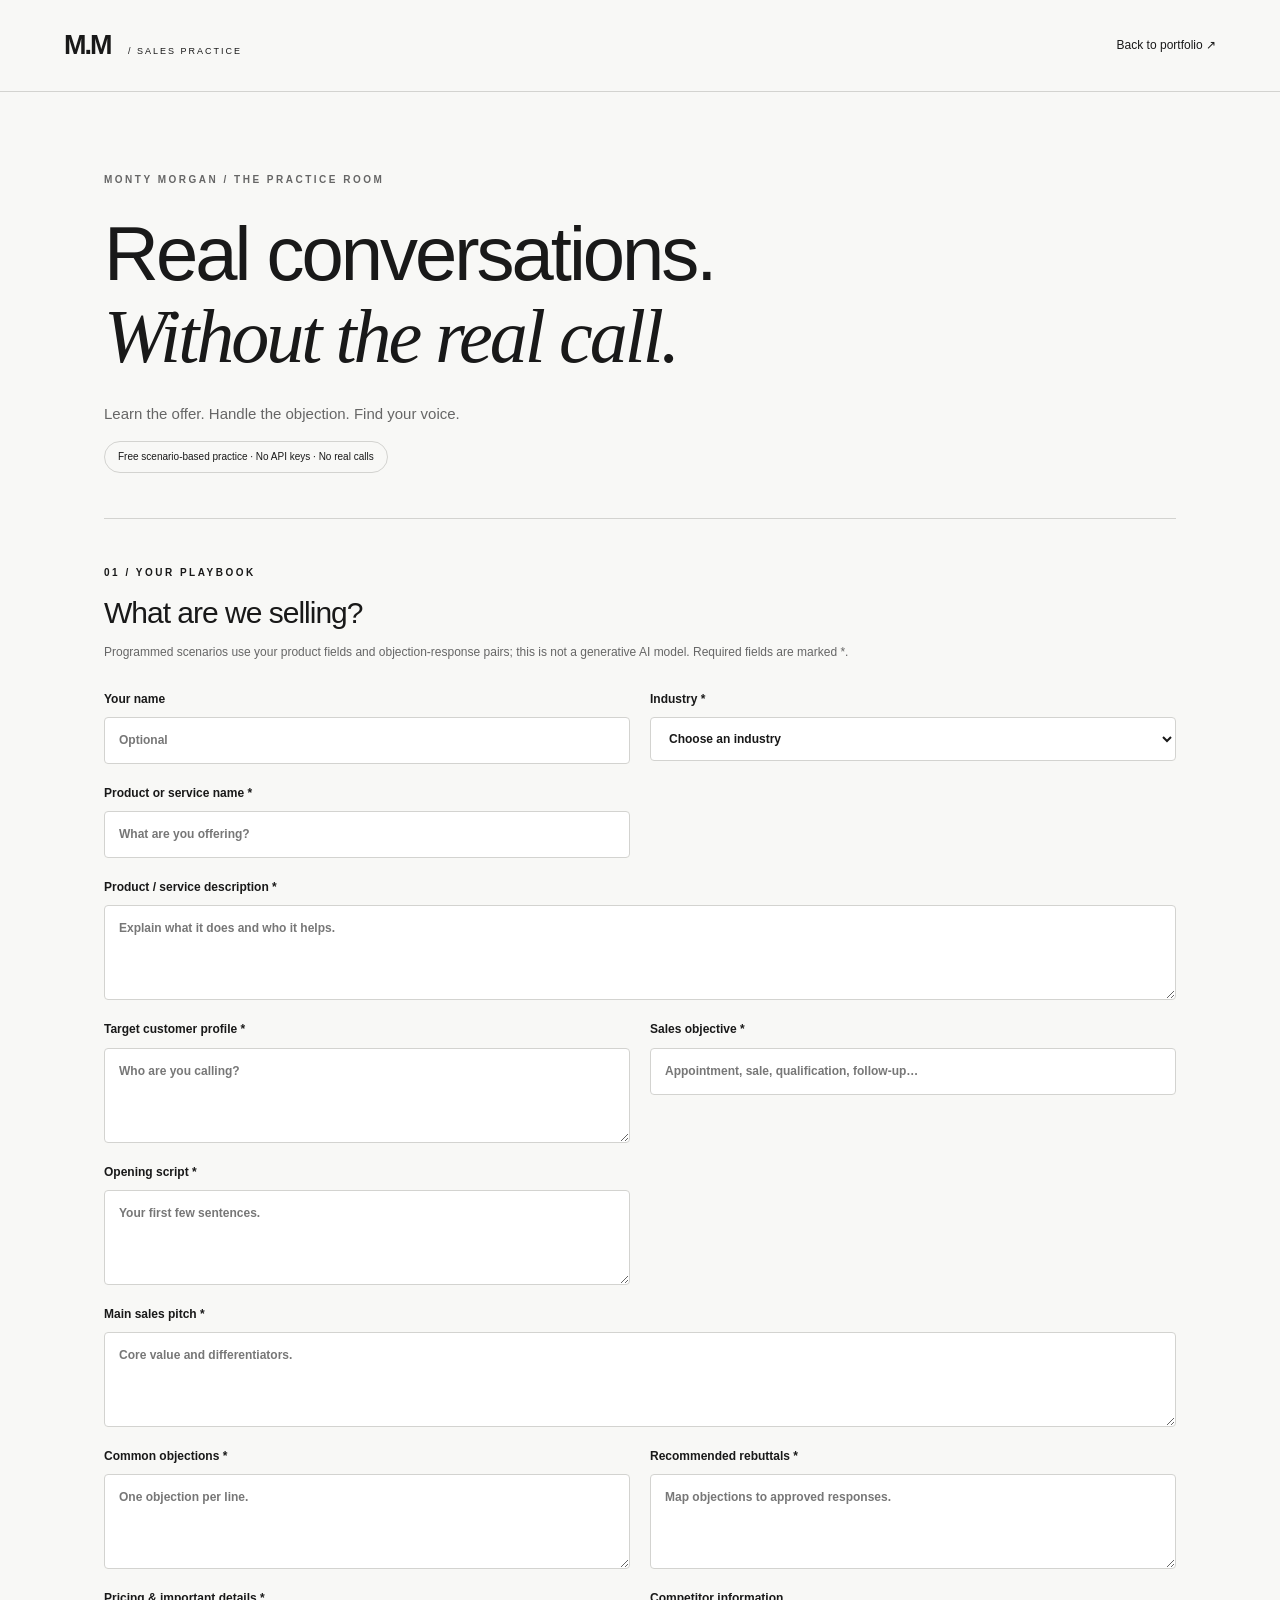
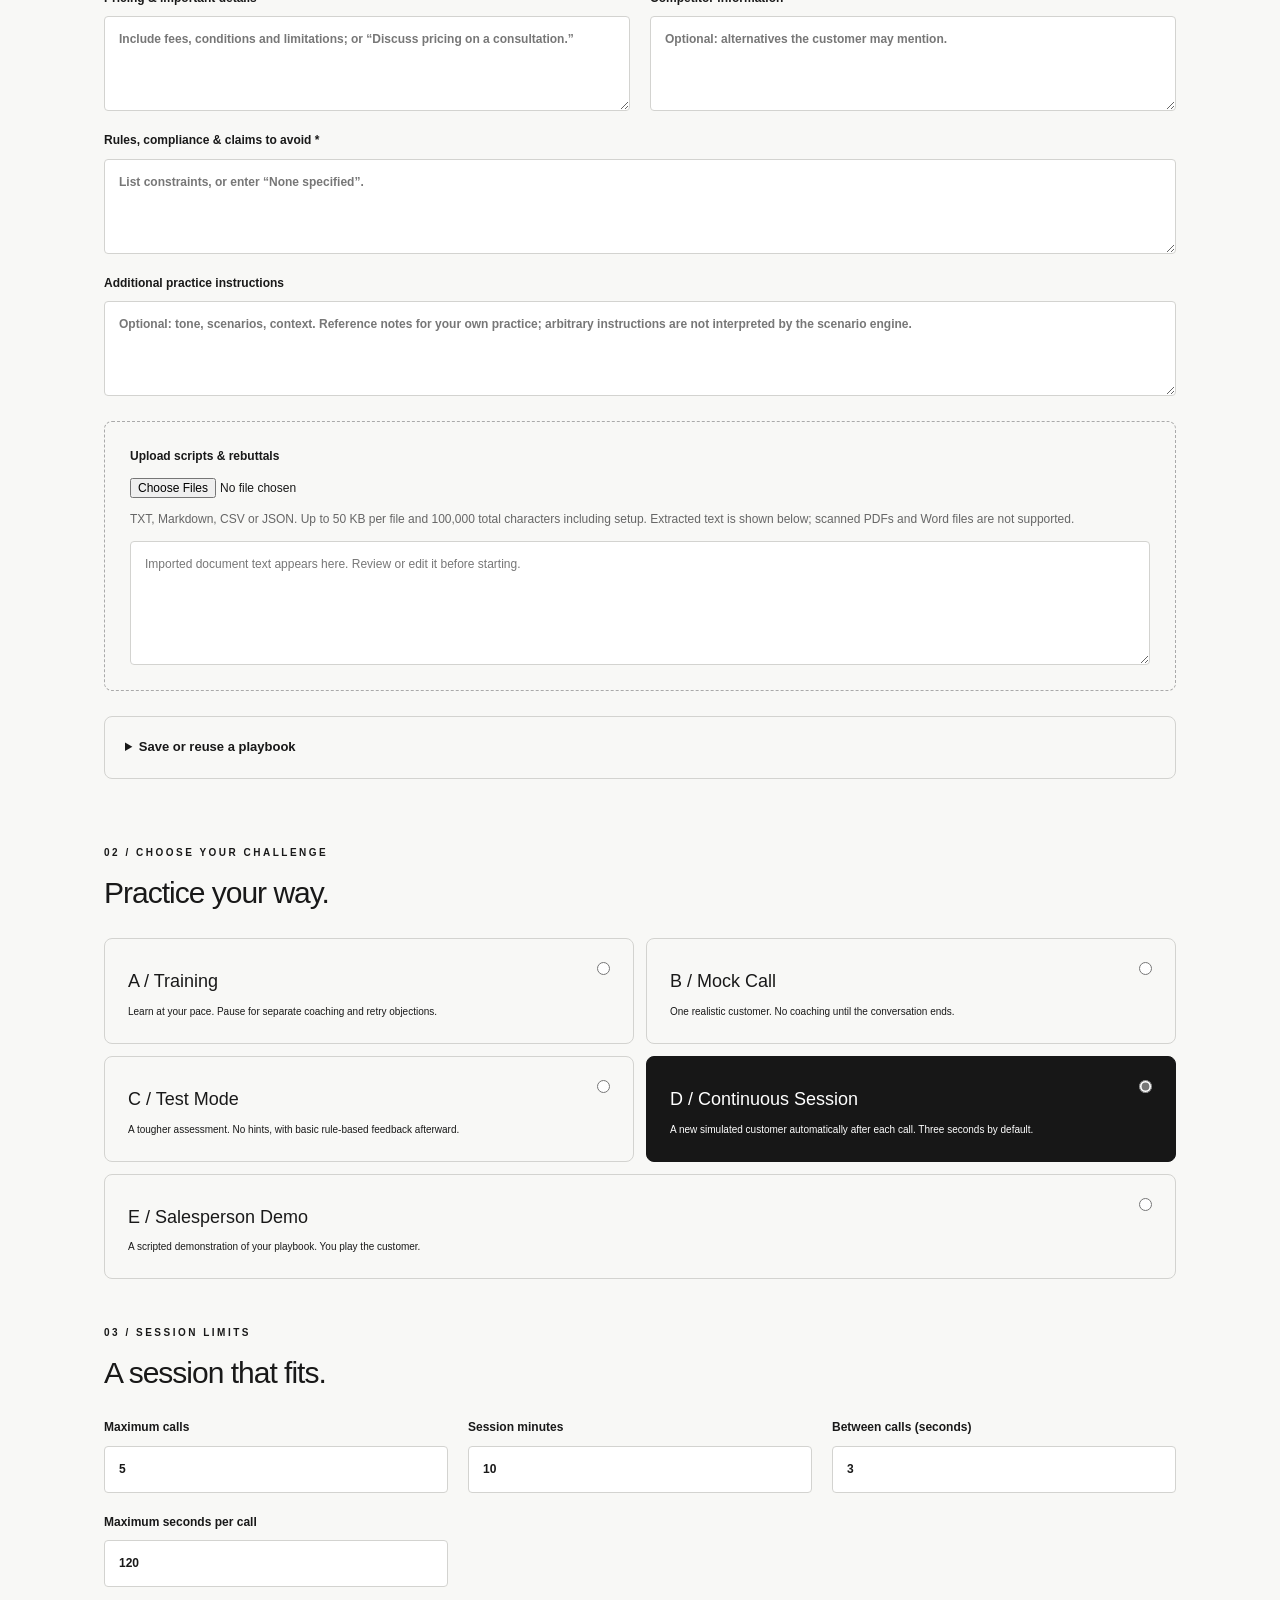
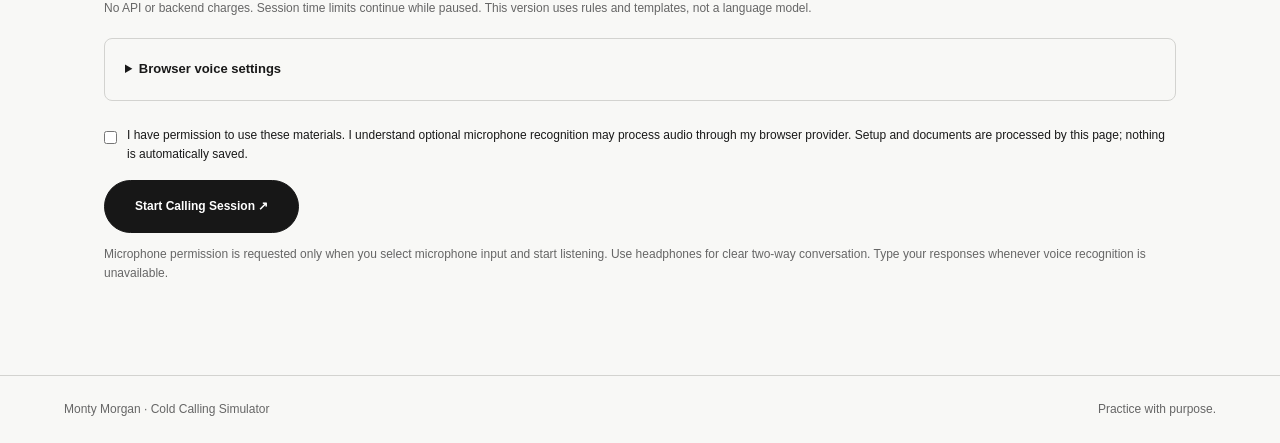
==== commit 63406b23: "Add free calling simulator" ====
--- a/index.html
+++ b/index.html
@@ -1,574 +1,15 @@
-<!DOCTYPE html>
-<html lang="en">
-<head>
-<meta charset="utf-8">
-<meta name="viewport" content="width=device-width, initial-scale=1">
-<meta name="theme-color" content="#171717">
-<meta name="description" content="Monty Morgan — Executive Virtual Assistant at NSOL BPO. Professional sales conversations, CRM workflows, executive support and creative content.">
-<title>Monty Morgan | Executive Virtual Assistant — NSOL BPO</title>
-<style>
-:root{--ink:#191919;--charcoal:#171717;--paper:#f8f8f6;--gray:#eaeae8;--muted:#727272;--line:#d3d3d0;--gutter:clamp(24px,5.8vw,100px)}
-*,*::before,*::after{box-sizing:border-box}
-html{scroll-behavior:smooth;scroll-padding-top:24px}
-body{margin:0;background:var(--paper);color:var(--ink);font-family:"Helvetica Neue","Segoe UI",Arial,sans-serif;font-weight:400;-webkit-font-smoothing:antialiased}
-body.nav-open{overflow:hidden}
-a{color:inherit;text-decoration:none}
-button,input,textarea,select{font:inherit}
-button{cursor:pointer}
-img{display:block;max-width:100%}
-::selection{background:#5c5c5c;color:white}
-.skip{position:absolute;left:10px;top:-100px;z-index:900;background:white;color:black;padding:12px 16px}.skip:focus{top:10px}
-.container{width:100%;max-width:1700px;margin:0 auto;padding-left:var(--gutter);padding-right:var(--gutter)}
-.thematic{position:relative}
-.thematic>.container{position:relative;z-index:5}
-/* Persistent logo uses its own light/dark mode independent of the ripple canvas. */
-.center-watermark{position:fixed;top:50%;left:50%;z-index:3;width:min(30vw,390px);height:min(30vw,390px);pointer-events:none;transform:translate(-50%,-50%);animation:markHeartbeat 3.9s ease-in-out infinite;will-change:transform}
-.center-watermark img{width:100%;height:100%;object-fit:contain;transition:filter .48s ease;animation:markBrightness 3.9s ease-in-out infinite}
-.center-watermark.on-dark{--mark-peak:.065}.center-watermark.on-dark img{filter:brightness(0) invert(1)}
-.center-watermark.on-light{--mark-peak:.07}.center-watermark.on-light img{filter:brightness(0)}
-@keyframes markBrightness{0%,100%{opacity:calc(var(--mark-peak)*.55)}14%{opacity:var(--mark-peak)}28%{opacity:calc(var(--mark-peak)*.55)}44%{opacity:calc(var(--mark-peak)*.86)}62%{opacity:calc(var(--mark-peak)*.55)}}
-@keyframes markHeartbeat{0%,100%{transform:translate(-50%,-50%) scale(.97)}14%{transform:translate(-50%,-50%) scale(1.035)}28%{transform:translate(-50%,-50%) scale(.985)}44%{transform:translate(-50%,-50%) scale(1.018)}62%{transform:translate(-50%,-50%) scale(.97)}}
-/* The navigation has no panel, border, separator, or background blur. */
-.site-header{position:absolute;top:0;left:0;right:0;z-index:90;color:#fff;background:transparent;border:none;box-shadow:none}
-.header-inner{min-height:114px;display:flex;align-items:center;justify-content:space-between;gap:22px}
-.brand-block{display:flex;align-items:center;gap:24px;min-width:0;flex-shrink:0}
-.identity{display:flex;align-items:center;gap:15px;min-width:0}
-.identity img{width:74px;height:74px;object-fit:contain;flex-shrink:0}
-.identity-copy{display:flex;flex-direction:column;gap:4px;white-space:nowrap}
-.identity-copy strong{font-size:clamp(19px,1.85vw,30px);font-weight:300;letter-spacing:-1.3px;line-height:1.1}
-.identity-copy small{font-size:10px;letter-spacing:4px;font-weight:500;color:#c7c7c7;text-transform:uppercase}
-.brand-divider{height:49px;width:1px;background:rgba(255,255,255,.36);flex-shrink:0}
-.company-logo{display:block;flex-shrink:0}
-.company-logo img{width:230px;height:66px;object-fit:contain;object-position:left center}
-.site-nav{display:flex;gap:clamp(19px,2.5vw,46px);align-items:center;white-space:nowrap}
-.site-nav a{font-size:15px;font-weight:400;color:#d7d7d7;transition:color .2s}
-.site-nav a:hover,.site-nav a:focus-visible{color:white}
-.mobile-menu-toggle{display:none;color:white;background:none;border:0;font-size:27px;padding:4px 8px;align-items:center;justify-content:center}
-/* Hero is deliberately a solid dark field. The supplied reference portrait is an embedded, faded-edge image. */
-.hero{min-height:920px;min-height:100svh;background:#191919;color:#f2f2f2;overflow:hidden;display:flex;align-items:center}
-.hero-portrait{position:absolute;z-index:1;right:0;bottom:0;height:calc(100% - 116px);max-height:960px;max-width:none;width:auto;pointer-events:none;user-select:none}
-.hero-portrait-mobile{display:none}
-.hero-inner{min-height:920px;min-height:100svh;display:flex;align-items:center;padding-top:130px;padding-bottom:75px}
-.hero-copy{width:min(56%,780px);position:relative;z-index:7;margin-top:12px}
-.eyebrow{font-size:clamp(10px,.82vw,13px);font-weight:400;letter-spacing:2.6px;color:#aeb0b1;line-height:1.8;text-transform:uppercase}
-.hero h1{font-size:clamp(48px,4.35vw,76px);font-weight:600;letter-spacing:-2.9px;line-height:1.105;margin:38px 0 27px}
-.hero h1 span{display:block;white-space:nowrap}
-.hero h1 em{font-weight:600;font-style:italic}
-.hero-rule{display:block;width:55px;height:2px;background:#ededed;margin:29px 0}
-.hero-description{max-width:630px;font-size:clamp(18px,1.45vw,23px);line-height:1.56;font-weight:300;color:#d0d0d0;margin:0}
-.actions{display:flex;flex-wrap:wrap;align-items:center;gap:18px;margin-top:40px}
-.btn{min-height:58px;padding:13px 26px;display:inline-flex;align-items:center;justify-content:center;gap:24px;border:1px solid #eaeaea;transition:background .2s,color .2s,transform .2s;font-size:15px;font-weight:500;letter-spacing:-.2px;text-align:center}
-.btn:hover{transform:translateY(-2px)}
-.btn-primary{background:#f6f6f6;color:#151515}
-.btn-primary:hover{background:#d9d9d9}
-.btn-ghost{background:transparent;color:white;border-color:#afafaf}
-.btn-ghost:hover{background:#303030}
-.btn-dark{background:#1c1c1c;color:white;border-color:#1c1c1c}
-.btn-dark:hover{background:#3b3b3b}
-.hero-scroll{position:absolute;z-index:8;bottom:36px;left:var(--gutter);font-size:10px;color:#9d9d9d;letter-spacing:2.5px;text-transform:uppercase}
-/* Shared editorial section system */
-.section{padding:clamp(94px,9vw,150px) 0}
-.section.light{background:var(--paper);color:var(--ink)}
-.section.gray{background:var(--gray);color:var(--ink)}
-.section.dark{background:#1b1b1b;color:#f3f3f3}
-.section-label{font-size:12px;letter-spacing:2.25px;text-transform:uppercase;font-weight:500;color:#777;display:block;margin-bottom:28px}
-.dark .section-label{color:#aaa}
-.section h2{font-weight:300;letter-spacing:-2.8px;font-size:clamp(40px,4.4vw,68px);line-height:1.15;margin:0}
-.section h2 em{font-style:italic;font-weight:300}
-.section p{font-size:clamp(15px,1.1vw,17px);line-height:1.83;color:#666}
-.section.dark p{color:#c2c2c2}
-.about-grid{display:grid;grid-template-columns:1fr .89fr;gap:clamp(48px,8vw,135px);align-items:start}
-.about-statement{font-size:clamp(26px,2.65vw,43px);letter-spacing:-1.55px;line-height:1.4;font-weight:300;margin:16px 0 27px}
-.about-details p:first-child{margin-top:0}
-.stats-line{display:flex;gap:clamp(26px,5vw,70px);margin-top:48px;border-top:1px solid var(--line);padding-top:28px}
-.stat strong{display:block;font-size:clamp(33px,3.3vw,51px);font-weight:300;letter-spacing:-2px}
-.stat span{display:block;color:#666;font-size:11px;letter-spacing:1.35px;text-transform:uppercase;margin-top:6px}
-.section-heading{display:flex;align-items:end;justify-content:space-between;gap:55px;margin-bottom:60px}
-.section-heading p{max-width:380px;margin:0 0 7px}
-.services{display:grid;grid-template-columns:repeat(2,1fr);gap:14px}
-.service{display:flex;flex-direction:column;align-items:flex-start;min-height:320px;padding:34px 37px;background:#f7f7f5;border:1px solid #c7c7c4;transition:transform .22s,border-color .22s}
-.service:hover{transform:translateY(-3px);border-color:#777}
-.service-no{font-size:12px;color:#888;letter-spacing:1px}
-.service h3{font-size:clamp(25px,2.1vw,34px);font-weight:350;letter-spacing:-1.1px;margin:38px 0 15px}
-.service p{margin:0;max-width:470px;font-size:15px;line-height:1.73}
-.service-footer{margin-top:auto;padding-top:22px;font-size:12px;text-transform:uppercase;letter-spacing:1.1px;color:#383838}
-.work-grid{display:grid;grid-template-columns:1fr 1fr 1fr;gap:18px;margin-top:50px}
-.work-card{padding:32px 28px 30px;border:1px solid #555;min-height:305px;display:flex;flex-direction:column}
-.work-card .number{font-size:13px;color:#a8a8a8;letter-spacing:1.5px}
-.work-card h3{font-size:clamp(23px,2vw,29px);font-weight:400;letter-spacing:-1px;line-height:1.25;margin:65px 0 13px}
-.work-card p{font-size:14px;line-height:1.73;margin:0}
-.nsol-band{display:flex;justify-content:space-between;align-items:center;gap:50px;margin-top:75px;padding-top:35px;border-top:1px solid #555}
-.nsol-band img{height:66px;width:235px;object-fit:contain;object-position:left center;filter:grayscale(1) brightness(0) invert(1)}
-.nsol-band p{max-width:550px;margin:0;font-size:14px}
-.expertise-grid{display:grid;grid-template-columns:1fr 1fr;gap:90px}
-.skill-row{display:grid;grid-template-columns:105px 1fr;gap:20px;padding:25px 0;border-top:1px solid var(--line)}
-.skill-row:last-child{border-bottom:1px solid var(--line)}
-.skill-row span:first-child{font-size:12px;color:#808080}
-.skill-row b{font-size:20px;font-weight:400;letter-spacing:-.5px}
-.tag-list{display:flex;flex-wrap:wrap;gap:10px;margin-top:30px}
-.tag{border:1px solid #bbb;padding:8px 13px;font-size:12px;color:#404040;background:transparent}
-.current-role{padding:36px;background:#ececea;border:1px solid #d8d8d5}
-.current-role .role-kicker{font-size:11px;text-transform:uppercase;letter-spacing:2px;color:#777}
-.current-role h3{font-size:32px;line-height:1.3;letter-spacing:-1px;font-weight:350;margin:18px 0 16px}
-.current-role p{font-size:15px;margin-bottom:30px}
-.nsol-light{width:200px;filter:grayscale(1) brightness(0);opacity:.86}
-.contact-grid{display:grid;grid-template-columns:1fr 1fr;gap:clamp(55px,8vw,125px)}
-.contact .contact-intro{max-width:450px}
-.contact-email{display:inline-block;font-size:clamp(15px,1.45vw,21px);padding-bottom:5px;margin-top:24px;border-bottom:1px solid #333;overflow-wrap:anywhere}
-.contact-form{display:grid;grid-template-columns:1fr 1fr;gap:17px 16px}
-.contact-form .field{display:flex;flex-direction:column;gap:8px}
-.contact-form label{font-size:12px;color:#666;letter-spacing:.5px}
-.contact-form input,.contact-form textarea{min-height:52px;width:100%;border:1px solid #aaa;border-radius:0;background:rgba(255,255,255,.55);outline:0;color:#171717;padding:12px 14px}
-.contact-form input:focus,.contact-form textarea:focus{outline:2px solid #393939;outline-offset:2px}
-.contact-form textarea{min-height:130px;resize:vertical}
-.contact-form .full{grid-column:1/-1}
-.contact-form button{width:max-content}
-.form-note{font-size:12px!important;line-height:1.65!important;color:#777!important;margin:0}
-.honeypot{position:absolute;left:-9999px;width:1px;height:1px;overflow:hidden}
-.footer{background:#151515;color:#e6e6e6;padding:32px 0}
-.footer-inner{display:flex;gap:30px;align-items:center;justify-content:space-between}
-.footer-person{display:flex;align-items:center;gap:13px}
-.footer-person img{width:41px;height:41px;object-fit:contain}
-.footer-person span{font-size:15px;font-weight:300;letter-spacing:-.2px}
-.footer small{color:#aaa;font-size:12px}
-.footer a:hover{text-decoration:underline}
-@media(max-width:1430px){.header-inner{gap:20px}.brand-block{gap:16px}.identity img{width:58px;height:58px}.identity-copy strong{font-size:23px}.identity-copy small{font-size:8px;letter-spacing:3px}.company-logo img{width:184px;height:56px}.site-nav{gap:23px}.site-nav a{font-size:13px}.hero h1{font-size:clamp(48px,4.45vw,67px)}.hero-copy{width:58%}.hero-portrait{height:calc(100% - 116px)}}
-@media(max-width:1080px){.header-inner{min-height:97px}.brand-block{gap:12px}.identity img{width:47px;height:47px}.identity-copy strong{font-size:18px}.identity-copy small{font-size:7px;letter-spacing:2px}.brand-divider{height:39px}.company-logo img{width:140px;height:44px}.site-nav{gap:15px}.site-nav a{font-size:12px}.hero-copy{width:61%}.hero h1{white-space:normal;letter-spacing:-2px;font-size:clamp(40px,4.9vw,55px)}.hero h1 span{white-space:normal}.hero-description{max-width:460px}.hero-portrait{height:calc(100% - 110px);right:-10%}.work-grid{gap:12px}.work-card{padding:26px 21px}}
-@media(max-width:800px){:root{--gutter:24px}.header-inner{min-height:84px}.site-nav{display:none;position:absolute;left:0;right:0;top:85px;padding:24px var(--gutter) 30px;background:#171717;flex-direction:column;align-items:flex-start;gap:18px;z-index:99}.site-nav.open{display:flex}.site-nav a{font-size:18px}.mobile-menu-toggle{display:flex}.brand-divider{height:33px}.identity img{width:43px;height:43px}.identity-copy strong{font-size:17px}.identity-copy small{letter-spacing:1.8px}.company-logo img{width:117px;height:40px}.hero{min-height:890px}.hero-inner{min-height:890px;align-items:flex-start;padding-top:165px;padding-bottom:400px}.hero-copy{width:100%;margin:0}.hero h1{font-size:clamp(42px,7.4vw,61px);line-height:1.11;margin:24px 0 19px}.hero h1 span{white-space:normal}.hero-description{max-width:540px;font-size:16px}.hero-portrait{display:none}.hero-portrait-mobile{position:absolute;display:block;z-index:1;bottom:-36px;right:-4%;height:420px;width:auto;max-width:none;pointer-events:none;filter:grayscale(1)}.hero-scroll{display:none}.about-grid,.expertise-grid,.contact-grid{grid-template-columns:1fr;gap:45px}.section-heading{display:block}.section-heading p{margin-top:22px}.services{grid-template-columns:1fr}.service{min-height:270px}.work-grid{grid-template-columns:1fr}.work-card{min-height:230px}.work-card h3{margin-top:40px}.nsol-band{align-items:flex-start}.center-watermark{width:min(58vw,380px);height:min(58vw,380px)}}
-@media(max-width:540px){:root{--gutter:20px}.header-inner{min-height:74px}.brand-block{gap:8px}.identity{gap:8px}.identity img{width:33px;height:33px}.identity-copy strong{font-size:15px;letter-spacing:-.5px}.identity-copy small{font-size:7px;letter-spacing:1px}.brand-divider{height:29px}.company-logo img{width:87px;height:32px}.mobile-menu-toggle{font-size:25px}.site-nav{top:74px}.hero{min-height:845px}.hero-inner{min-height:845px;padding-top:132px;padding-bottom:355px}.eyebrow{font-size:9px;letter-spacing:1.6px}.hero h1{font-size:clamp(39px,9vw,49px);letter-spacing:-2px;margin-top:22px}.hero-rule{margin:24px 0}.hero-description{font-size:16px;line-height:1.62}.actions{gap:12px;margin-top:28px}.btn{padding:12px 17px;min-height:49px;font-size:13px;gap:12px}.hero-portrait-mobile{height:360px;right:-95px;bottom:-23px}.section{padding:80px 0}.section h2{font-size:clamp(35px,9vw,48px);letter-spacing:-1.8px}.about-statement{font-size:27px}.stats-line{gap:25px}.service{padding:25px}.nsol-band{display:block}.nsol-band p{margin-top:20px}.contact-form{grid-template-columns:1fr}.contact-form .full{grid-column:auto}.footer-inner{flex-wrap:wrap;gap:14px}}
-@media(prefers-reduced-motion:reduce){html{scroll-behavior:auto}.center-watermark,.center-watermark img{animation:none!important}.center-watermark img{opacity:.055}.service,.btn{transition:none!important}}
-
-/* Targeted enhancements: service pages, right-side tool panels and monochrome cursor flare. */
-[hidden]{display:none!important}
-.service{position:relative}
-.service-page-link{color:inherit;text-decoration:none}
-.service-page-link::after{content:"";position:absolute;inset:0;z-index:0}
-.service-page-link:focus-visible{outline:2px solid currentColor;outline-offset:4px}
-.service-title-arrow{font-size:.65em;opacity:.55;vertical-align:middle;display:inline-block;transition:transform .2s ease}
-.service:hover .service-title-arrow{transform:translate(3px,-3px)}
-.service-footer{position:relative;z-index:1}
-.tool-trigger{cursor:pointer;transition:background-color .2s,color .2s,border-color .2s}
-.tool-trigger:hover,.tool-trigger:focus-visible{background:#191919;border-color:#191919;color:white;outline-offset:3px}
-.tool-trigger span{font-size:11px;opacity:.65;margin-left:5px}
-.tool-drawer{position:fixed;top:0;right:0;left:auto;bottom:0;margin:0 0 0 auto;width:min(470px,100%);max-width:100%;max-height:100dvh;height:100dvh;padding:clamp(25px,3.5vw,50px);border:0;border-left:1px solid #d3d3d0;background:#f8f8f6;color:#171717;box-shadow:-16px 0 50px rgba(0,0,0,.12);overflow-y:auto}
-.tool-drawer[open]{animation:drawerEnter .28s ease-out both}
-.tool-drawer::backdrop{background:rgba(0,0,0,.62)}
-@keyframes drawerEnter{from{opacity:.7;transform:translateX(32px)}to{opacity:1;transform:translateX(0)}}
-.drawer-top{display:flex;align-items:center;justify-content:space-between;gap:15px}
-.drawer-overline,.drawer-index{font-size:11px;letter-spacing:2px;color:#717171}
-.drawer-close{border:1px solid #bbb;background:transparent;color:#171717;width:44px;height:44px;font-size:29px;line-height:1}
-.drawer-close:hover{background:#171717;color:#fff}
-.drawer-index{display:block;margin-top:86px}
-.tool-drawer h2{font-size:clamp(37px,4vw,52px);font-weight:400;line-height:1.16;letter-spacing:-1.6px;margin:18px 0 28px}
-.drawer-description{font-size:17px;line-height:1.8;color:#555;margin:0}
-.drawer-divider{height:1px;background:#c9c9c5;margin:42px 0 34px}
-.tool-drawer h3{font-size:17px;font-weight:550;margin:0 0 24px}
-.tool-drawer ul{list-style:none;margin:0;padding:0}
-.tool-drawer li{position:relative;padding:13px 0 13px 28px;border-bottom:1px solid #ddd;font-size:15px;line-height:1.6;color:#444}
-.tool-drawer li::before{content:'↗';position:absolute;left:0;top:13px;color:#555}
-.drawer-footnote{font-size:13px;line-height:1.75;color:#777;margin:38px 0 28px}
-.drawer-done{border:0;background:transparent;padding:12px 0;color:#171717;text-decoration:underline;text-underline-offset:5px;font-size:14px}
-.service-detail-hero{background:#191919;color:#f2f2f2;min-height:82svh;display:flex;align-items:center;padding:155px 0 100px}
-.detail-hero-inner{position:relative}
-.detail-back{display:inline-block;color:#ccc;font-size:13px;letter-spacing:.3px;margin-bottom:70px;text-decoration:none}
-.detail-back:hover{text-decoration:underline;text-underline-offset:5px}
-.detail-eyebrow{font-size:12px;color:#aaa;letter-spacing:2.1px;text-transform:uppercase}
-.service-detail-hero h1{font-size:clamp(52px,6.1vw,96px);font-weight:500;letter-spacing:-3px;line-height:1.1;max-width:920px;margin:30px 0 24px}
-.detail-summary{color:#c9c9c9;font-size:clamp(18px,1.8vw,24px);line-height:1.6;max-width:780px;margin:0 0 42px}
-.service-detail-body{background:var(--paper);color:var(--ink);padding:clamp(95px,9vw,155px) 0}
-.detail-content-grid{display:grid;grid-template-columns:1.1fr .9fr;gap:clamp(55px,8vw,135px)}
-.detail-content-grid h2,.service-detail-cta h2{font-weight:300;font-size:clamp(38px,4.1vw,65px);line-height:1.14;letter-spacing:-2.3px;margin:0 0 30px}
-.detail-content-grid h2 em,.service-detail-cta h2 em{font-weight:300}
-.detail-content-grid p{font-size:17px;color:#666;line-height:1.9;max-width:630px}
-.detail-list{list-style:none;padding:0;margin:0}
-.detail-list li{border-top:1px solid #d2d2d0;padding:23px 0;font-size:18px;line-height:1.5}
-.detail-list li::before{content:'↗';font-size:15px;margin-right:18px;color:#777}
-.service-detail-cta{background:#1b1b1b;color:#f3f3f3;padding:90px 0}
-.detail-cta-inner{display:flex;align-items:center;justify-content:space-between;gap:45px}
-.service-detail-cta .section-label{color:#aaa}
-.service-detail-cta h2{margin:0}
-#cursorFlareCanvas{position:fixed;inset:0;display:block;width:100vw;height:100vh;z-index:120;pointer-events:none;background:transparent}
-@media(max-width:800px){.detail-content-grid{grid-template-columns:1fr;gap:45px}.detail-cta-inner{align-items:flex-start;flex-direction:column}}
-@media(max-width:540px){.service-detail-hero{min-height:76svh;padding:125px 0 75px}.detail-back{margin-bottom:53px}.service-detail-hero h1{font-size:clamp(44px,10vw,62px);letter-spacing:-2px}.detail-content-grid h2{letter-spacing:-1.5px}.tool-drawer{padding:26px}.drawer-index{margin-top:55px}}
-@media(prefers-reduced-motion:reduce){#cursorFlareCanvas{display:none!important}.tool-drawer[open]{animation:none}}
-</style>
-</head>
-<body>
-<a class="skip" href="#main">Skip to main content</a>
-<div class="center-watermark on-dark" id="watermark" aria-hidden="true"><img src="[data-uri]" alt=""></div>
-<header class="site-header" id="top">
-  <div class="container header-inner">
-    <div class="brand-block">
-      <a class="identity" href="#home" aria-label="Monty Morgan — back to top">
-        <img src="[data-uri]" width="74" height="74" alt="Monty Morgan personal monogram">
-        <span class="identity-copy"><strong>Monty Morgan</strong><small>Virtual Assistant</small></span>
-      </a>
-      <span class="brand-divider" aria-hidden="true"></span>
-      <a class="company-logo" href="https://nsolbpo.com/" target="_blank" rel="noopener noreferrer" aria-label="Visit NSOL BPO website">
-        <img src="[data-uri]" width="230" height="66" alt="NSOL BPO — Partnering Limitless Beliefs">
-      </a>
-    </div>
-    <button class="mobile-menu-toggle" id="menuToggle" type="button" aria-controls="siteNav" aria-expanded="false" aria-label="Open navigation">☰</button>
-    <nav class="site-nav" id="siteNav" aria-label="Main navigation">
-      <a href="#home">Home</a><a href="#about">About</a><a href="#services">Services</a><a href="#expertise">Expertise</a><a href="#contact">Contact</a>
-    </nav>
-  </div>
-</header>
-<main id="main">
-  <section class="hero thematic" id="home" data-theme="dark" aria-labelledby="heroTitle">
-    <img class="hero-portrait" src="[data-uri]" alt="" aria-hidden="true">
-    <img class="hero-portrait-mobile" src="[data-uri]" alt="" aria-hidden="true">
-    <div class="container hero-inner">
-      <div class="hero-copy">
-        <div class="eyebrow">Virtual Assistant&nbsp;&nbsp; | &nbsp;&nbsp;Digital Operations&nbsp;&nbsp; | &nbsp;&nbsp;Real Estate Support</div>
-        <h1 id="heroTitle"><span>Helping NSOL BPO</span><span>Run, Grow, and Scale</span><span>More <em>Efficiently.</em></span></h1>
-        <div class="hero-rule" aria-hidden="true"></div>
-        <p class="hero-description">Providing reliable virtual support, streamlined operations, and results-focused solutions to help NSOL BPO and its clients achieve more.</p>
-        <div class="actions"><a class="btn btn-primary" href="#work">View My Work <span aria-hidden="true">→</span></a><a class="btn btn-ghost" href="#contact">Get in Touch</a></div>
-      </div>
-    </div>
-    <div class="hero-scroll">Scroll to explore &nbsp; ↓</div>
-  </section>
-
-  <section class="section light thematic" id="about" data-theme="light" aria-labelledby="aboutTitle">
-    <div class="container">
-      <div class="about-grid">
-        <div>
-          <span class="section-label">01 / A little about me</span>
-          <h2 id="aboutTitle">People first.<br>Work <em>well done.</em></h2>
-          <p class="about-statement">I bring structure, clear communication and follow-through to the work behind every successful client relationship.</p>
-          <div class="stats-line">
-            <div class="stat"><strong>~5</strong><span>Years of experience</span></div>
-            <div class="stat"><strong>NSOL</strong><span>Current team</span></div>
-          </div>
-        </div>
-        <div class="about-details">
-          <p>I'm Monty Morgan, a sales closer and cold-calling professional currently working as an Executive Virtual Assistant at <strong>NSOL BPO</strong>. My professional background includes sales conversations, team leadership, lead follow-up and day-to-day operations.</p>
-          <p>I work across different tools and responsibilities—from CRM organization and outreach to Canva social designs and intermediate-level reel editing. I take a practical approach: understand the task, communicate clearly and keep the work moving.</p>
-          <p>I'm also learning web development through hands-on projects, building my HTML and CSS skills along the way.</p>
-        </div>
-      </div>
-    </div>
-  </section>
-
-  <section class="section gray thematic" id="services" data-theme="light" aria-labelledby="servicesTitle">
-    <div class="container">
-      <div class="section-heading">
-        <div><span class="section-label">02 / Services</span><h2 id="servicesTitle">Useful skills.<br><em>Dependable support.</em></h2></div>
-        <p>My focus is on delivering thoughtful, consistent work that supports day-to-day business operations.</p>
-      </div>
-      <div class="services">
-        <article class="service"><span class="service-no">01 — COMMUNICATION</span><h3><a class="service-page-link" href="#service/sales-cold-calling" aria-label="Read about Sales & Cold Calling">Sales &amp; Cold Calling <span aria-hidden="true" class="service-title-arrow">↗</span></a></h3><p>Outbound conversations, discovery questions, sales follow-up and closing-focused communication.</p><a class="service-footer" href="#contact">Let's talk about outreach ↗</a></article>
-        <article class="service"><span class="service-no">02 — SYSTEMS</span><h3><a class="service-page-link" href="#service/crm-lead-management" aria-label="Read about CRM & Lead Management">CRM &amp; Lead Management <span aria-hidden="true" class="service-title-arrow">↗</span></a></h3><p>Organizing leads, updating records and supporting follow-up workflows using established tools and processes.</p><a class="service-footer" href="#expertise">View my tools ↗</a></article>
-        <article class="service"><span class="service-no">03 — OPERATIONS</span><h3><a class="service-page-link" href="#service/executive-va-support" aria-label="Read about Executive VA Support">Executive VA Support <span aria-hidden="true" class="service-title-arrow">↗</span></a></h3><p>Day-to-day coordination, task execution, research and clear communication across ongoing assignments.</p><a class="service-footer" href="#work">See my capabilities ↗</a></article>
-        <article class="service"><span class="service-no">04 — CREATIVE</span><h3><a class="service-page-link" href="#service/design-reel-editing" aria-label="Read about Design & Reel Editing">Design &amp; Reel Editing <span aria-hidden="true" class="service-title-arrow">↗</span></a></h3><p>Canva social content, straightforward visual communication and intermediate-level short-form video editing.</p><a class="service-footer" href="#contact">Discuss a project ↗</a></article>
-      </div>
-    </div>
-  </section>
-
-  <section class="section dark thematic" id="work" data-theme="dark" aria-labelledby="workTitle">
-    <div class="container">
-      <span class="section-label">03 / What I bring to a team</span>
-      <h2 id="workTitle">A steady hand<br>behind the <em>details.</em></h2>
-      <div class="work-grid">
-        <article class="work-card"><span class="number">01 / SALES</span><h3>Better conversations</h3><p>Professional outreach built around listening, qualifying interest, asking the right questions and following through.</p></article>
-        <article class="work-card"><span class="number">02 / ORGANIZATION</span><h3>Clearer workflows</h3><p>Consistent CRM updates, lead coordination and organized task execution that help teams stay on track.</p></article>
-        <article class="work-card"><span class="number">03 / CONTENT</span><h3>Useful creative support</h3><p>Social designs and reel edits focused on clarity, brand consistency and practical communication.</p></article>
-      </div>
-      <div class="nsol-band">
-        <img src="[data-uri]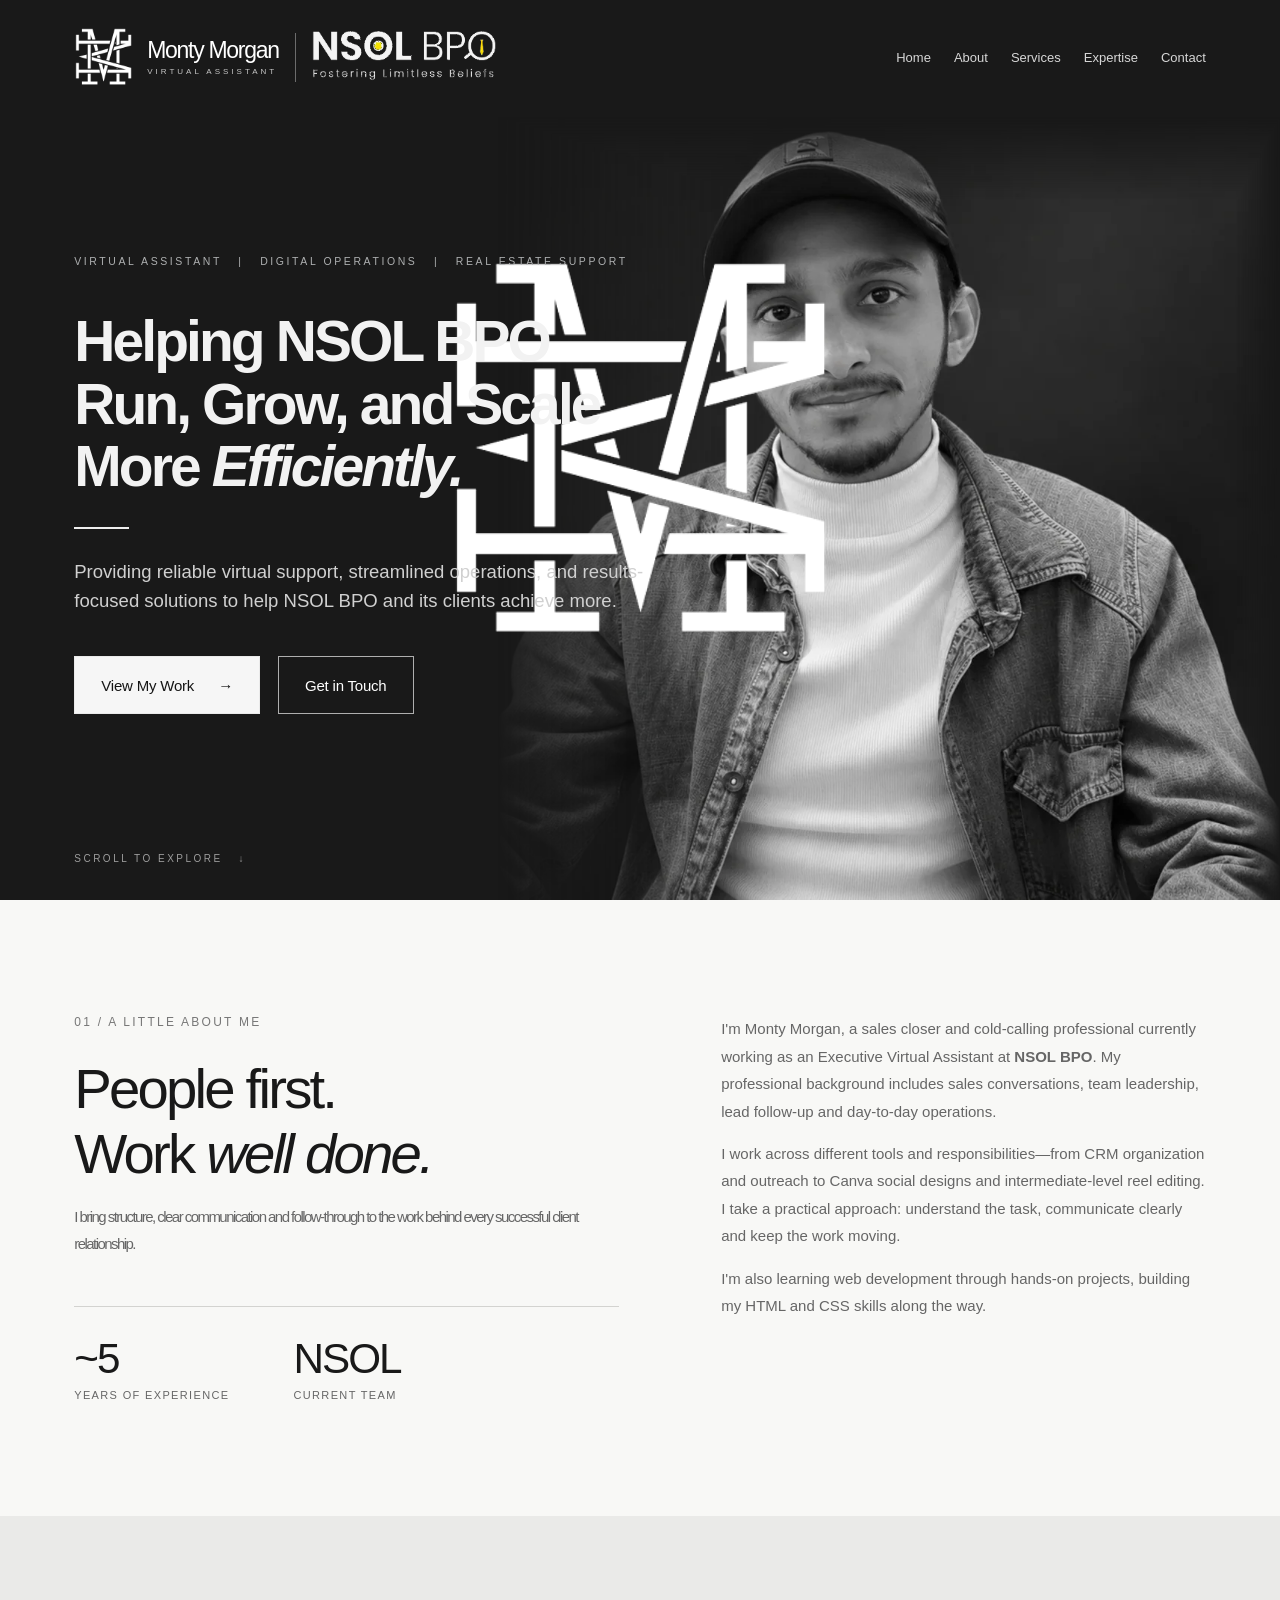
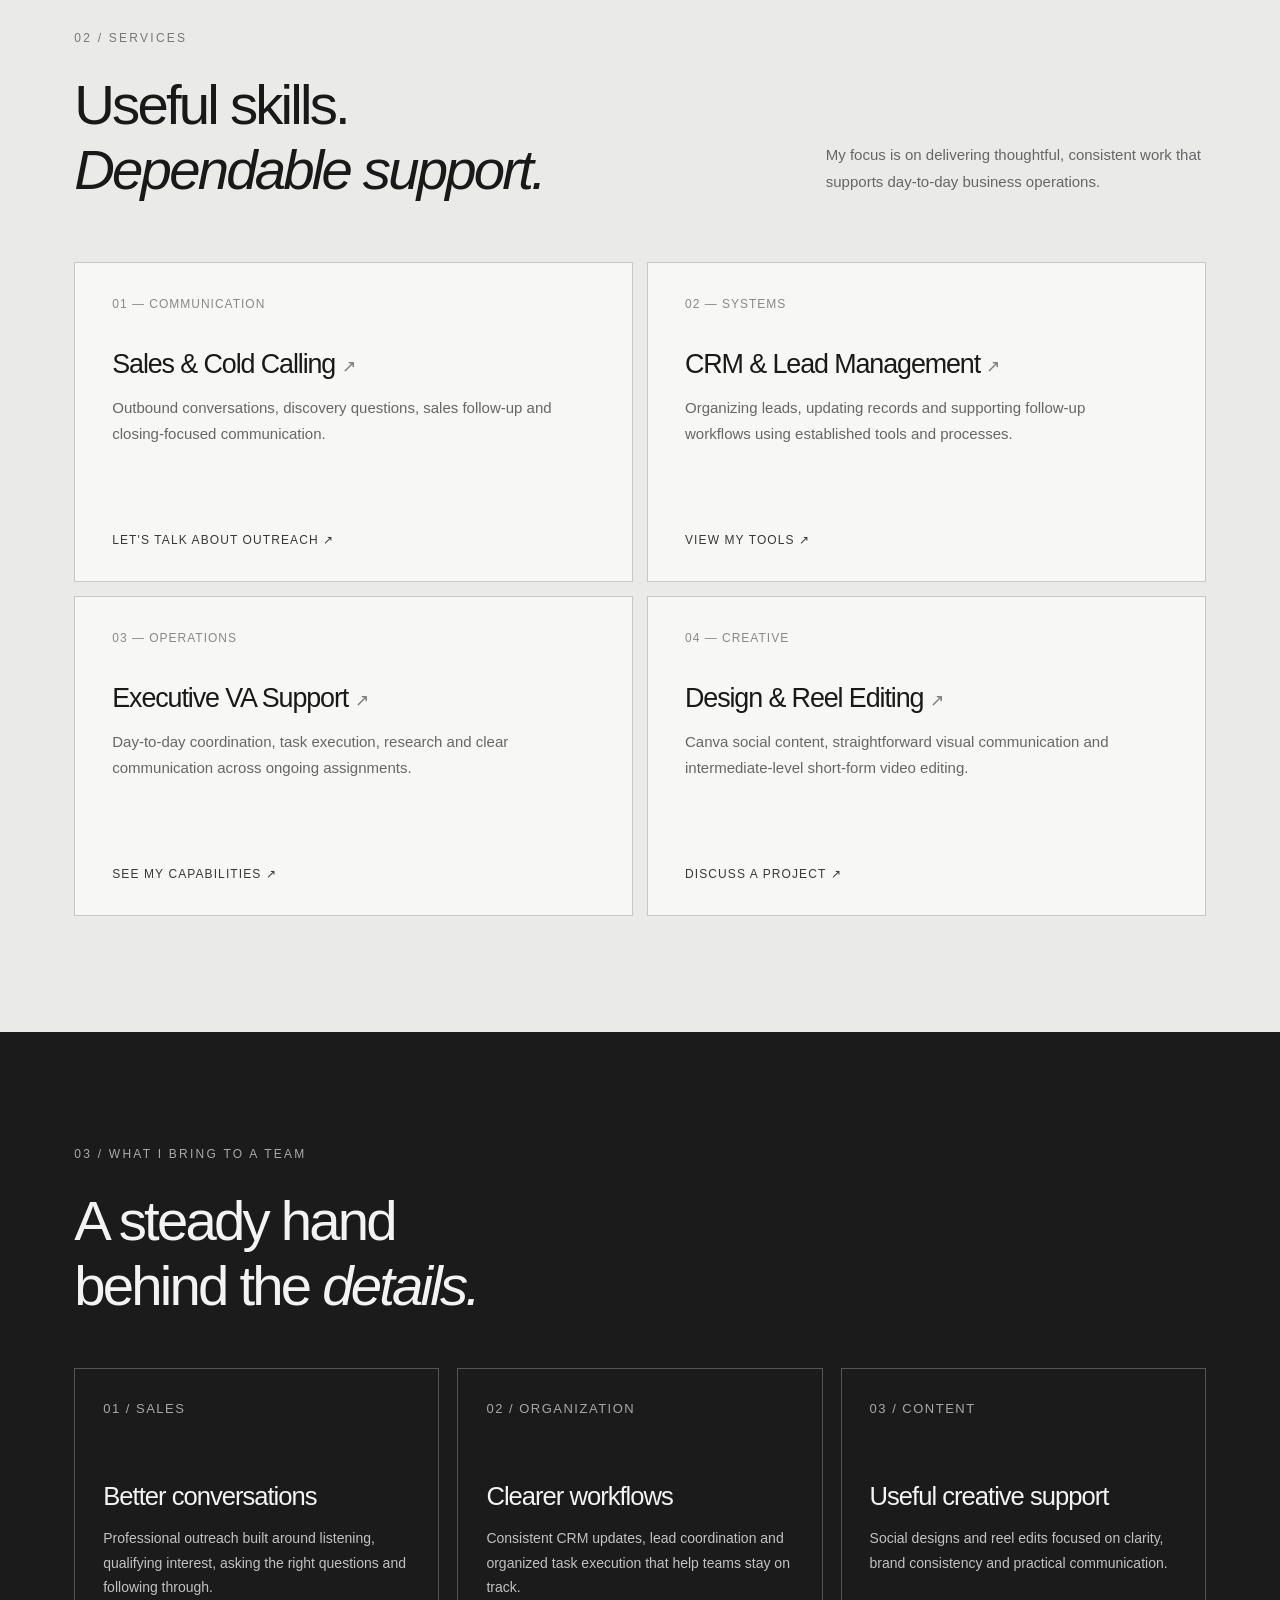
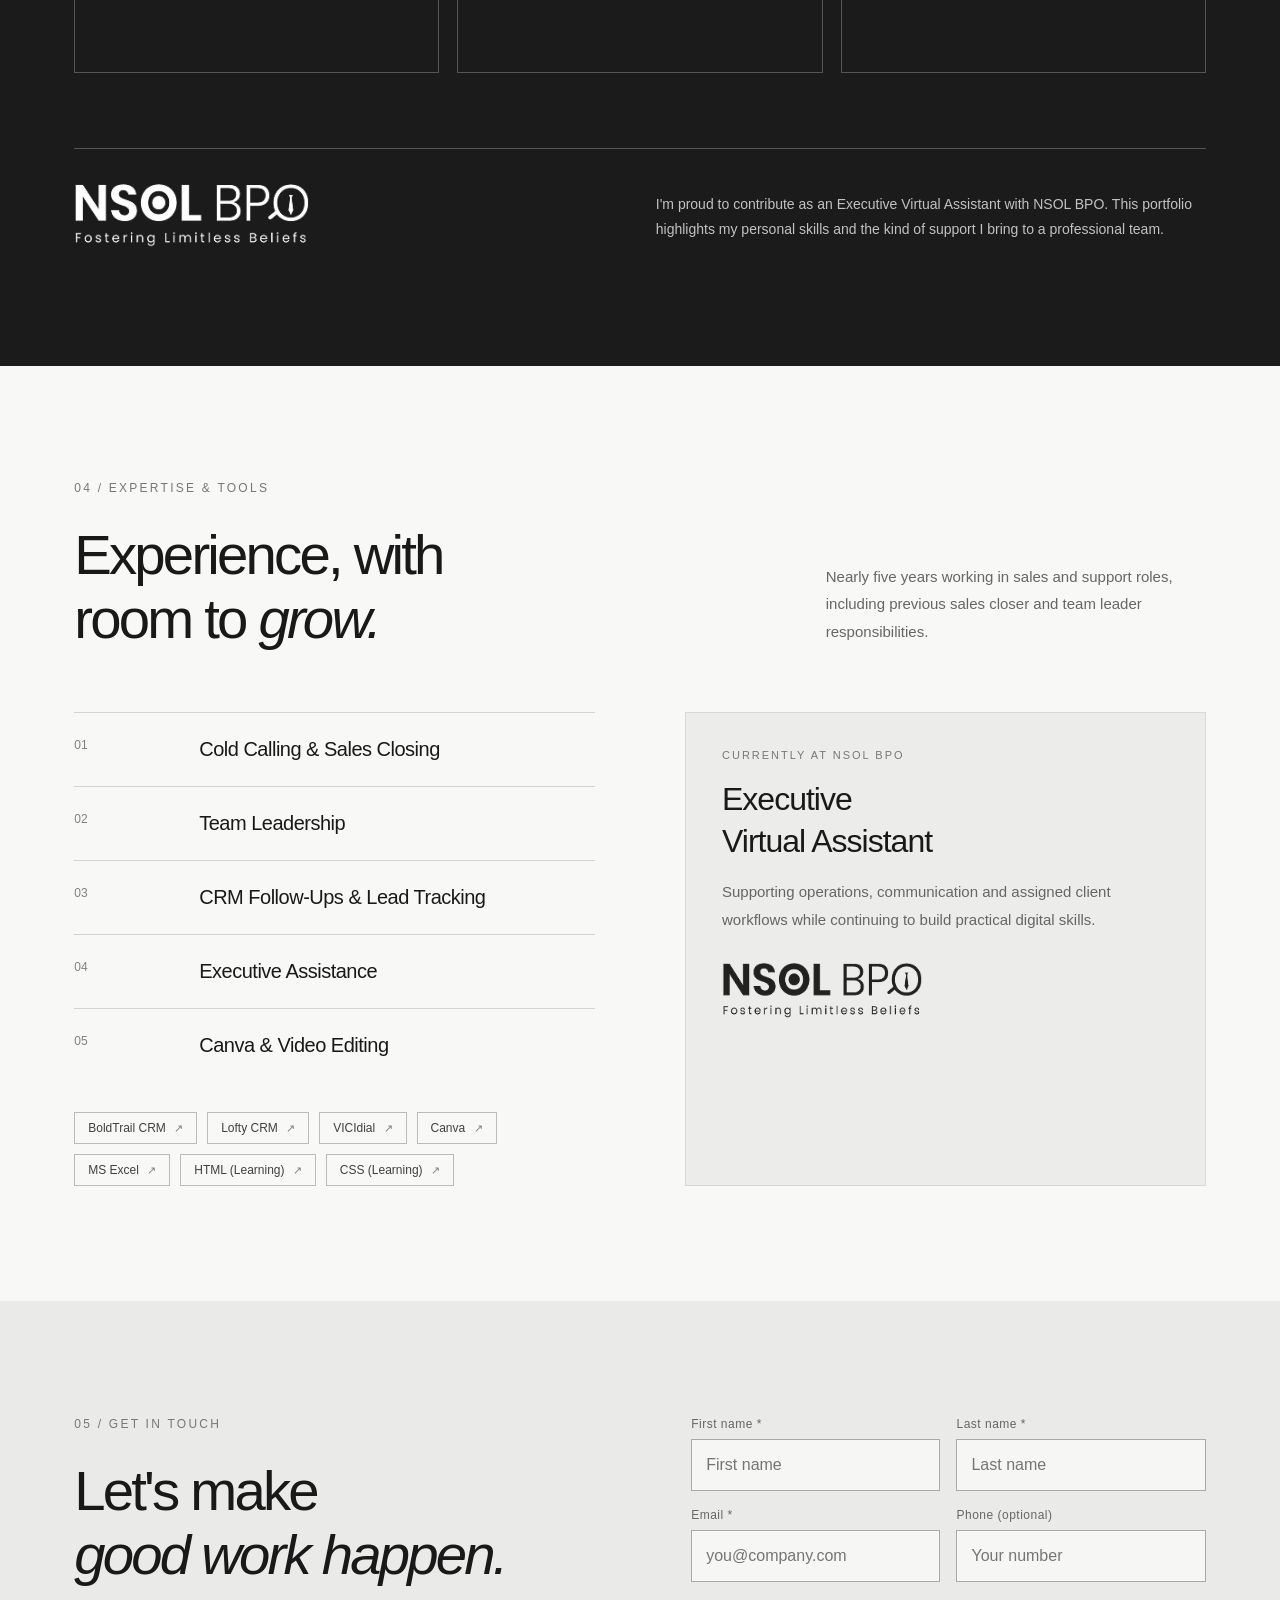
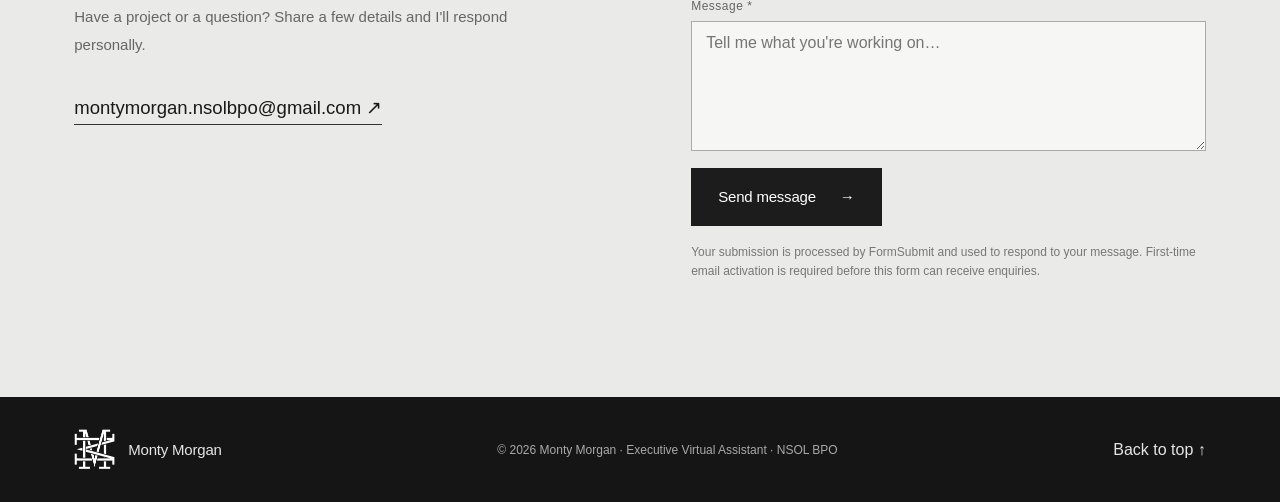
==== commit 586e1911: "Rename index (3).html to index.html" ====
--- a/index.html
+++ b/index.html
@@ -1,15 +1,574 @@
-<!doctype html><html lang="en"><head><meta charset="utf-8"><meta name="viewport" content="width=device-width,initial-scale=1"><meta name="theme-color" content="#171717"><title>Free Cold Calling Simulator · Monty Morgan</title><link rel="stylesheet" href="simulator.css"></head><body>
-<header><a class="brand" href="../index.html" target="_top">M.M <span>/ SALES PRACTICE</span></a><a href="../index.html" target="_top">Back to portfolio ↗</a></header>
-<main><div class="intro"><p class="eyebrow">MONTY MORGAN / THE PRACTICE ROOM</p><h1>Real conversations.<br><em>Without the real call.</em></h1><p>Learn the offer. Handle the objection. Find your voice.</p><span class="pill">Free scenario-based practice · No API keys · No real calls</span></div>
-<div id="notice" role="status" aria-live="polite"></div>
-<section id="setup"><div class="heading"><span>01 / YOUR PLAYBOOK</span><h2>What are we selling?</h2><p>Programmed scenarios use your product fields and objection-response pairs; this is not a generative AI model. Required fields are marked *.</p></div>
-<form id="config-form"><div class="grid" id="fields"></div>
-<div class="upload"><label for="documents">Upload scripts & rebuttals</label><input id="documents" type="file" multiple accept=".txt,.md,.csv,.json,text/plain,text/markdown,text/csv,application/json"><p>TXT, Markdown, CSV or JSON. Up to 50 KB per file and 100,000 total characters including setup. Extracted text is shown below; scanned PDFs and Word files are not supported.</p><textarea id="document-text" rows="5" placeholder="Imported document text appears here. Review or edit it before starting."></textarea></div>
-<details><summary>Save or reuse a playbook</summary><p>Nothing is saved automatically. Saving stores this playbook on this browser only. Do not save confidential client information on shared computers.</p><label class="check"><input type="checkbox" id="save-consent"> I want to store this configuration on this browser.</label><div class="buttons"><button type="button" id="save">Save on this browser</button><button type="button" id="load">Load saved</button><button type="button" id="delete">Delete saved</button><button type="button" id="export-config">Export configuration</button><label class="file-button">Import configuration<input id="import-config" type="file" accept=".json" hidden></label></div></details>
-<div class="heading"><span>02 / CHOOSE YOUR CHALLENGE</span><h2>Practice your way.</h2></div><div class="mode-grid" id="modes"></div>
-<div class="heading"><span>03 / SESSION LIMITS</span><h2>A session that fits.</h2></div><div class="grid limits"><label>Maximum calls<input name="calls" type="number" value="5" min="1" max="50" required></label><label>Session minutes<input name="minutes" type="number" value="10" min="1" max="20" required></label><label>Between calls (seconds)<input name="delay" type="number" value="3" min="1" max="30" required></label><label>Maximum seconds per call<input name="callSeconds" type="number" value="120" min="10" max="180" required></label></div>
-<p class="fine">No API or backend charges. Session time limits continue while paused. This version uses rules and templates, not a language model.</p><details><summary>Browser voice settings</summary><label>Input method<select id="input-method"><option value="text">Type responses (works without microphone)</option><option value="voice">Microphone (where supported)</option></select></label><label>Customer voice<select id="voice"><option value="">Default browser voice</option></select></label><label class="check"><input type="checkbox" id="speak" checked> Read customer responses aloud</label><p>Speech recognition may send audio to your browser provider and may need internet. Text mode does not use the microphone. Voice quality and availability depend on your browser/device.</p></details><label class="check privacy"><input id="privacy" type="checkbox" required> I have permission to use these materials. I understand optional microphone recognition may process audio through my browser provider. Setup and documents are processed by this page; nothing is automatically saved.</label><button class="primary start" type="submit">Start Calling Session ↗</button><p class="fine">Microphone permission is requested only when you select microphone input and start listening. Use headphones for clear two-way conversation. Type your responses whenever voice recognition is unavailable.</p></form></section>
-<section id="room" hidden><div class="room-top"><div><p class="eyebrow" id="mode-label"></p><h2 id="call-title">Ready to connect</h2></div><div class="clock"><strong id="timer">00:00</strong><span id="mic-status">Microphone off</span></div></div><div class="meters"><span id="session-count">Call 0</span><span id="session-time">Session 00:00</span><span>No API fees</span></div><p id="call-status" role="status" aria-live="polite">Preparing…</p><div class="buttons controls"><button id="pause">Pause</button><button id="mute">Start microphone</button><button id="interrupt">Interrupt customer</button><button id="skip">Skip Call</button><button id="end">End Call</button><button id="stop" class="primary">Stop Session</button></div><div id="training-tools" class="buttons" hidden><button id="coach">Pause & ask coach</button><button id="retry">Retry last objection</button></div><aside id="coaching" hidden><span class="eyebrow">COACH / SEPARATE FROM CUSTOMER</span><p id="coach-text"></p><button id="resume-coaching">Return to customer</button></aside>
-<div class="conversation"><div class="conversation-title"><h3>Live transcript</h3><span>Browser transcription may contain errors</span></div><div id="transcript" role="log" aria-label="Call transcript" aria-live="polite"></div><form id="typed"><label class="sr-only" for="message">Your response</label><input id="message" placeholder="Type your response…" maxlength="2000" autocomplete="off"><button type="submit">Send ↗</button></form></div>
-<audio id="remote-audio" autoplay></audio><button id="enable-audio" hidden>Enable customer audio</button><div class="heading"><span>THE CALL LOG</span><h2>Every conversation teaches.</h2></div><div id="history"></div><div class="buttons"><button id="download-session">Export session report</button><button id="new-session" hidden>Back to setup</button></div><p class="fine">Reports stay in memory unless you export them. Closing this page stops the call and clears unsaved session content. Rule-based feedback is practice guidance, not a professional certification.</p></section>
-</main><footer>Monty Morgan · Cold Calling Simulator <span>Practice with purpose.</span></footer><script src="engine.js"></script><script src="simulator.js" defer></script></body></html>
+<!DOCTYPE html>
+<html lang="en">
+<head>
+<meta charset="utf-8">
+<meta name="viewport" content="width=device-width, initial-scale=1">
+<meta name="theme-color" content="#171717">
+<meta name="description" content="Monty Morgan — Executive Virtual Assistant at NSOL BPO. Professional sales conversations, CRM workflows, executive support and creative content.">
+<title>Monty Morgan | Executive Virtual Assistant — NSOL BPO</title>
+<style>
+:root{--ink:#191919;--charcoal:#171717;--paper:#f8f8f6;--gray:#eaeae8;--muted:#727272;--line:#d3d3d0;--gutter:clamp(24px,5.8vw,100px)}
+*,*::before,*::after{box-sizing:border-box}
+html{scroll-behavior:smooth;scroll-padding-top:24px}
+body{margin:0;background:var(--paper);color:var(--ink);font-family:"Helvetica Neue","Segoe UI",Arial,sans-serif;font-weight:400;-webkit-font-smoothing:antialiased}
+body.nav-open{overflow:hidden}
+a{color:inherit;text-decoration:none}
+button,input,textarea,select{font:inherit}
+button{cursor:pointer}
+img{display:block;max-width:100%}
+::selection{background:#5c5c5c;color:white}
+.skip{position:absolute;left:10px;top:-100px;z-index:900;background:white;color:black;padding:12px 16px}.skip:focus{top:10px}
+.container{width:100%;max-width:1700px;margin:0 auto;padding-left:var(--gutter);padding-right:var(--gutter)}
+.thematic{position:relative}
+.thematic>.container{position:relative;z-index:5}
+/* Persistent logo uses its own light/dark mode independent of the ripple canvas. */
+.center-watermark{position:fixed;top:50%;left:50%;z-index:3;width:min(30vw,390px);height:min(30vw,390px);pointer-events:none;transform:translate(-50%,-50%);animation:markHeartbeat 3.9s ease-in-out infinite;will-change:transform}
+.center-watermark img{width:100%;height:100%;object-fit:contain;transition:filter .48s ease;animation:markBrightness 3.9s ease-in-out infinite}
+.center-watermark.on-dark{--mark-peak:.065}.center-watermark.on-dark img{filter:brightness(0) invert(1)}
+.center-watermark.on-light{--mark-peak:.07}.center-watermark.on-light img{filter:brightness(0)}
+@keyframes markBrightness{0%,100%{opacity:calc(var(--mark-peak)*.55)}14%{opacity:var(--mark-peak)}28%{opacity:calc(var(--mark-peak)*.55)}44%{opacity:calc(var(--mark-peak)*.86)}62%{opacity:calc(var(--mark-peak)*.55)}}
+@keyframes markHeartbeat{0%,100%{transform:translate(-50%,-50%) scale(.97)}14%{transform:translate(-50%,-50%) scale(1.035)}28%{transform:translate(-50%,-50%) scale(.985)}44%{transform:translate(-50%,-50%) scale(1.018)}62%{transform:translate(-50%,-50%) scale(.97)}}
+/* The navigation has no panel, border, separator, or background blur. */
+.site-header{position:absolute;top:0;left:0;right:0;z-index:90;color:#fff;background:transparent;border:none;box-shadow:none}
+.header-inner{min-height:114px;display:flex;align-items:center;justify-content:space-between;gap:22px}
+.brand-block{display:flex;align-items:center;gap:24px;min-width:0;flex-shrink:0}
+.identity{display:flex;align-items:center;gap:15px;min-width:0}
+.identity img{width:74px;height:74px;object-fit:contain;flex-shrink:0}
+.identity-copy{display:flex;flex-direction:column;gap:4px;white-space:nowrap}
+.identity-copy strong{font-size:clamp(19px,1.85vw,30px);font-weight:300;letter-spacing:-1.3px;line-height:1.1}
+.identity-copy small{font-size:10px;letter-spacing:4px;font-weight:500;color:#c7c7c7;text-transform:uppercase}
+.brand-divider{height:49px;width:1px;background:rgba(255,255,255,.36);flex-shrink:0}
+.company-logo{display:block;flex-shrink:0}
+.company-logo img{width:230px;height:66px;object-fit:contain;object-position:left center}
+.site-nav{display:flex;gap:clamp(19px,2.5vw,46px);align-items:center;white-space:nowrap}
+.site-nav a{font-size:15px;font-weight:400;color:#d7d7d7;transition:color .2s}
+.site-nav a:hover,.site-nav a:focus-visible{color:white}
+.mobile-menu-toggle{display:none;color:white;background:none;border:0;font-size:27px;padding:4px 8px;align-items:center;justify-content:center}
+/* Hero is deliberately a solid dark field. The supplied reference portrait is an embedded, faded-edge image. */
+.hero{min-height:920px;min-height:100svh;background:#191919;color:#f2f2f2;overflow:hidden;display:flex;align-items:center}
+.hero-portrait{position:absolute;z-index:1;right:0;bottom:0;height:calc(100% - 116px);max-height:960px;max-width:none;width:auto;pointer-events:none;user-select:none}
+.hero-portrait-mobile{display:none}
+.hero-inner{min-height:920px;min-height:100svh;display:flex;align-items:center;padding-top:130px;padding-bottom:75px}
+.hero-copy{width:min(56%,780px);position:relative;z-index:7;margin-top:12px}
+.eyebrow{font-size:clamp(10px,.82vw,13px);font-weight:400;letter-spacing:2.6px;color:#aeb0b1;line-height:1.8;text-transform:uppercase}
+.hero h1{font-size:clamp(48px,4.35vw,76px);font-weight:600;letter-spacing:-2.9px;line-height:1.105;margin:38px 0 27px}
+.hero h1 span{display:block;white-space:nowrap}
+.hero h1 em{font-weight:600;font-style:italic}
+.hero-rule{display:block;width:55px;height:2px;background:#ededed;margin:29px 0}
+.hero-description{max-width:630px;font-size:clamp(18px,1.45vw,23px);line-height:1.56;font-weight:300;color:#d0d0d0;margin:0}
+.actions{display:flex;flex-wrap:wrap;align-items:center;gap:18px;margin-top:40px}
+.btn{min-height:58px;padding:13px 26px;display:inline-flex;align-items:center;justify-content:center;gap:24px;border:1px solid #eaeaea;transition:background .2s,color .2s,transform .2s;font-size:15px;font-weight:500;letter-spacing:-.2px;text-align:center}
+.btn:hover{transform:translateY(-2px)}
+.btn-primary{background:#f6f6f6;color:#151515}
+.btn-primary:hover{background:#d9d9d9}
+.btn-ghost{background:transparent;color:white;border-color:#afafaf}
+.btn-ghost:hover{background:#303030}
+.btn-dark{background:#1c1c1c;color:white;border-color:#1c1c1c}
+.btn-dark:hover{background:#3b3b3b}
+.hero-scroll{position:absolute;z-index:8;bottom:36px;left:var(--gutter);font-size:10px;color:#9d9d9d;letter-spacing:2.5px;text-transform:uppercase}
+/* Shared editorial section system */
+.section{padding:clamp(94px,9vw,150px) 0}
+.section.light{background:var(--paper);color:var(--ink)}
+.section.gray{background:var(--gray);color:var(--ink)}
+.section.dark{background:#1b1b1b;color:#f3f3f3}
+.section-label{font-size:12px;letter-spacing:2.25px;text-transform:uppercase;font-weight:500;color:#777;display:block;margin-bottom:28px}
+.dark .section-label{color:#aaa}
+.section h2{font-weight:300;letter-spacing:-2.8px;font-size:clamp(40px,4.4vw,68px);line-height:1.15;margin:0}
+.section h2 em{font-style:italic;font-weight:300}
+.section p{font-size:clamp(15px,1.1vw,17px);line-height:1.83;color:#666}
+.section.dark p{color:#c2c2c2}
+.about-grid{display:grid;grid-template-columns:1fr .89fr;gap:clamp(48px,8vw,135px);align-items:start}
+.about-statement{font-size:clamp(26px,2.65vw,43px);letter-spacing:-1.55px;line-height:1.4;font-weight:300;margin:16px 0 27px}
+.about-details p:first-child{margin-top:0}
+.stats-line{display:flex;gap:clamp(26px,5vw,70px);margin-top:48px;border-top:1px solid var(--line);padding-top:28px}
+.stat strong{display:block;font-size:clamp(33px,3.3vw,51px);font-weight:300;letter-spacing:-2px}
+.stat span{display:block;color:#666;font-size:11px;letter-spacing:1.35px;text-transform:uppercase;margin-top:6px}
+.section-heading{display:flex;align-items:end;justify-content:space-between;gap:55px;margin-bottom:60px}
+.section-heading p{max-width:380px;margin:0 0 7px}
+.services{display:grid;grid-template-columns:repeat(2,1fr);gap:14px}
+.service{display:flex;flex-direction:column;align-items:flex-start;min-height:320px;padding:34px 37px;background:#f7f7f5;border:1px solid #c7c7c4;transition:transform .22s,border-color .22s}
+.service:hover{transform:translateY(-3px);border-color:#777}
+.service-no{font-size:12px;color:#888;letter-spacing:1px}
+.service h3{font-size:clamp(25px,2.1vw,34px);font-weight:350;letter-spacing:-1.1px;margin:38px 0 15px}
+.service p{margin:0;max-width:470px;font-size:15px;line-height:1.73}
+.service-footer{margin-top:auto;padding-top:22px;font-size:12px;text-transform:uppercase;letter-spacing:1.1px;color:#383838}
+.work-grid{display:grid;grid-template-columns:1fr 1fr 1fr;gap:18px;margin-top:50px}
+.work-card{padding:32px 28px 30px;border:1px solid #555;min-height:305px;display:flex;flex-direction:column}
+.work-card .number{font-size:13px;color:#a8a8a8;letter-spacing:1.5px}
+.work-card h3{font-size:clamp(23px,2vw,29px);font-weight:400;letter-spacing:-1px;line-height:1.25;margin:65px 0 13px}
+.work-card p{font-size:14px;line-height:1.73;margin:0}
+.nsol-band{display:flex;justify-content:space-between;align-items:center;gap:50px;margin-top:75px;padding-top:35px;border-top:1px solid #555}
+.nsol-band img{height:66px;width:235px;object-fit:contain;object-position:left center;filter:grayscale(1) brightness(0) invert(1)}
+.nsol-band p{max-width:550px;margin:0;font-size:14px}
+.expertise-grid{display:grid;grid-template-columns:1fr 1fr;gap:90px}
+.skill-row{display:grid;grid-template-columns:105px 1fr;gap:20px;padding:25px 0;border-top:1px solid var(--line)}
+.skill-row:last-child{border-bottom:1px solid var(--line)}
+.skill-row span:first-child{font-size:12px;color:#808080}
+.skill-row b{font-size:20px;font-weight:400;letter-spacing:-.5px}
+.tag-list{display:flex;flex-wrap:wrap;gap:10px;margin-top:30px}
+.tag{border:1px solid #bbb;padding:8px 13px;font-size:12px;color:#404040;background:transparent}
+.current-role{padding:36px;background:#ececea;border:1px solid #d8d8d5}
+.current-role .role-kicker{font-size:11px;text-transform:uppercase;letter-spacing:2px;color:#777}
+.current-role h3{font-size:32px;line-height:1.3;letter-spacing:-1px;font-weight:350;margin:18px 0 16px}
+.current-role p{font-size:15px;margin-bottom:30px}
+.nsol-light{width:200px;filter:grayscale(1) brightness(0);opacity:.86}
+.contact-grid{display:grid;grid-template-columns:1fr 1fr;gap:clamp(55px,8vw,125px)}
+.contact .contact-intro{max-width:450px}
+.contact-email{display:inline-block;font-size:clamp(15px,1.45vw,21px);padding-bottom:5px;margin-top:24px;border-bottom:1px solid #333;overflow-wrap:anywhere}
+.contact-form{display:grid;grid-template-columns:1fr 1fr;gap:17px 16px}
+.contact-form .field{display:flex;flex-direction:column;gap:8px}
+.contact-form label{font-size:12px;color:#666;letter-spacing:.5px}
+.contact-form input,.contact-form textarea{min-height:52px;width:100%;border:1px solid #aaa;border-radius:0;background:rgba(255,255,255,.55);outline:0;color:#171717;padding:12px 14px}
+.contact-form input:focus,.contact-form textarea:focus{outline:2px solid #393939;outline-offset:2px}
+.contact-form textarea{min-height:130px;resize:vertical}
+.contact-form .full{grid-column:1/-1}
+.contact-form button{width:max-content}
+.form-note{font-size:12px!important;line-height:1.65!important;color:#777!important;margin:0}
+.honeypot{position:absolute;left:-9999px;width:1px;height:1px;overflow:hidden}
+.footer{background:#151515;color:#e6e6e6;padding:32px 0}
+.footer-inner{display:flex;gap:30px;align-items:center;justify-content:space-between}
+.footer-person{display:flex;align-items:center;gap:13px}
+.footer-person img{width:41px;height:41px;object-fit:contain}
+.footer-person span{font-size:15px;font-weight:300;letter-spacing:-.2px}
+.footer small{color:#aaa;font-size:12px}
+.footer a:hover{text-decoration:underline}
+@media(max-width:1430px){.header-inner{gap:20px}.brand-block{gap:16px}.identity img{width:58px;height:58px}.identity-copy strong{font-size:23px}.identity-copy small{font-size:8px;letter-spacing:3px}.company-logo img{width:184px;height:56px}.site-nav{gap:23px}.site-nav a{font-size:13px}.hero h1{font-size:clamp(48px,4.45vw,67px)}.hero-copy{width:58%}.hero-portrait{height:calc(100% - 116px)}}
+@media(max-width:1080px){.header-inner{min-height:97px}.brand-block{gap:12px}.identity img{width:47px;height:47px}.identity-copy strong{font-size:18px}.identity-copy small{font-size:7px;letter-spacing:2px}.brand-divider{height:39px}.company-logo img{width:140px;height:44px}.site-nav{gap:15px}.site-nav a{font-size:12px}.hero-copy{width:61%}.hero h1{white-space:normal;letter-spacing:-2px;font-size:clamp(40px,4.9vw,55px)}.hero h1 span{white-space:normal}.hero-description{max-width:460px}.hero-portrait{height:calc(100% - 110px);right:-10%}.work-grid{gap:12px}.work-card{padding:26px 21px}}
+@media(max-width:800px){:root{--gutter:24px}.header-inner{min-height:84px}.site-nav{display:none;position:absolute;left:0;right:0;top:85px;padding:24px var(--gutter) 30px;background:#171717;flex-direction:column;align-items:flex-start;gap:18px;z-index:99}.site-nav.open{display:flex}.site-nav a{font-size:18px}.mobile-menu-toggle{display:flex}.brand-divider{height:33px}.identity img{width:43px;height:43px}.identity-copy strong{font-size:17px}.identity-copy small{letter-spacing:1.8px}.company-logo img{width:117px;height:40px}.hero{min-height:890px}.hero-inner{min-height:890px;align-items:flex-start;padding-top:165px;padding-bottom:400px}.hero-copy{width:100%;margin:0}.hero h1{font-size:clamp(42px,7.4vw,61px);line-height:1.11;margin:24px 0 19px}.hero h1 span{white-space:normal}.hero-description{max-width:540px;font-size:16px}.hero-portrait{display:none}.hero-portrait-mobile{position:absolute;display:block;z-index:1;bottom:-36px;right:-4%;height:420px;width:auto;max-width:none;pointer-events:none;filter:grayscale(1)}.hero-scroll{display:none}.about-grid,.expertise-grid,.contact-grid{grid-template-columns:1fr;gap:45px}.section-heading{display:block}.section-heading p{margin-top:22px}.services{grid-template-columns:1fr}.service{min-height:270px}.work-grid{grid-template-columns:1fr}.work-card{min-height:230px}.work-card h3{margin-top:40px}.nsol-band{align-items:flex-start}.center-watermark{width:min(58vw,380px);height:min(58vw,380px)}}
+@media(max-width:540px){:root{--gutter:20px}.header-inner{min-height:74px}.brand-block{gap:8px}.identity{gap:8px}.identity img{width:33px;height:33px}.identity-copy strong{font-size:15px;letter-spacing:-.5px}.identity-copy small{font-size:7px;letter-spacing:1px}.brand-divider{height:29px}.company-logo img{width:87px;height:32px}.mobile-menu-toggle{font-size:25px}.site-nav{top:74px}.hero{min-height:845px}.hero-inner{min-height:845px;padding-top:132px;padding-bottom:355px}.eyebrow{font-size:9px;letter-spacing:1.6px}.hero h1{font-size:clamp(39px,9vw,49px);letter-spacing:-2px;margin-top:22px}.hero-rule{margin:24px 0}.hero-description{font-size:16px;line-height:1.62}.actions{gap:12px;margin-top:28px}.btn{padding:12px 17px;min-height:49px;font-size:13px;gap:12px}.hero-portrait-mobile{height:360px;right:-95px;bottom:-23px}.section{padding:80px 0}.section h2{font-size:clamp(35px,9vw,48px);letter-spacing:-1.8px}.about-statement{font-size:27px}.stats-line{gap:25px}.service{padding:25px}.nsol-band{display:block}.nsol-band p{margin-top:20px}.contact-form{grid-template-columns:1fr}.contact-form .full{grid-column:auto}.footer-inner{flex-wrap:wrap;gap:14px}}
+@media(prefers-reduced-motion:reduce){html{scroll-behavior:auto}.center-watermark,.center-watermark img{animation:none!important}.center-watermark img{opacity:.055}.service,.btn{transition:none!important}}
+
+/* Targeted enhancements: service pages, right-side tool panels and monochrome cursor flare. */
+[hidden]{display:none!important}
+.service{position:relative}
+.service-page-link{color:inherit;text-decoration:none}
+.service-page-link::after{content:"";position:absolute;inset:0;z-index:0}
+.service-page-link:focus-visible{outline:2px solid currentColor;outline-offset:4px}
+.service-title-arrow{font-size:.65em;opacity:.55;vertical-align:middle;display:inline-block;transition:transform .2s ease}
+.service:hover .service-title-arrow{transform:translate(3px,-3px)}
+.service-footer{position:relative;z-index:1}
+.tool-trigger{cursor:pointer;transition:background-color .2s,color .2s,border-color .2s}
+.tool-trigger:hover,.tool-trigger:focus-visible{background:#191919;border-color:#191919;color:white;outline-offset:3px}
+.tool-trigger span{font-size:11px;opacity:.65;margin-left:5px}
+.tool-drawer{position:fixed;top:0;right:0;left:auto;bottom:0;margin:0 0 0 auto;width:min(470px,100%);max-width:100%;max-height:100dvh;height:100dvh;padding:clamp(25px,3.5vw,50px);border:0;border-left:1px solid #d3d3d0;background:#f8f8f6;color:#171717;box-shadow:-16px 0 50px rgba(0,0,0,.12);overflow-y:auto}
+.tool-drawer[open]{animation:drawerEnter .28s ease-out both}
+.tool-drawer::backdrop{background:rgba(0,0,0,.62)}
+@keyframes drawerEnter{from{opacity:.7;transform:translateX(32px)}to{opacity:1;transform:translateX(0)}}
+.drawer-top{display:flex;align-items:center;justify-content:space-between;gap:15px}
+.drawer-overline,.drawer-index{font-size:11px;letter-spacing:2px;color:#717171}
+.drawer-close{border:1px solid #bbb;background:transparent;color:#171717;width:44px;height:44px;font-size:29px;line-height:1}
+.drawer-close:hover{background:#171717;color:#fff}
+.drawer-index{display:block;margin-top:86px}
+.tool-drawer h2{font-size:clamp(37px,4vw,52px);font-weight:400;line-height:1.16;letter-spacing:-1.6px;margin:18px 0 28px}
+.drawer-description{font-size:17px;line-height:1.8;color:#555;margin:0}
+.drawer-divider{height:1px;background:#c9c9c5;margin:42px 0 34px}
+.tool-drawer h3{font-size:17px;font-weight:550;margin:0 0 24px}
+.tool-drawer ul{list-style:none;margin:0;padding:0}
+.tool-drawer li{position:relative;padding:13px 0 13px 28px;border-bottom:1px solid #ddd;font-size:15px;line-height:1.6;color:#444}
+.tool-drawer li::before{content:'↗';position:absolute;left:0;top:13px;color:#555}
+.drawer-footnote{font-size:13px;line-height:1.75;color:#777;margin:38px 0 28px}
+.drawer-done{border:0;background:transparent;padding:12px 0;color:#171717;text-decoration:underline;text-underline-offset:5px;font-size:14px}
+.service-detail-hero{background:#191919;color:#f2f2f2;min-height:82svh;display:flex;align-items:center;padding:155px 0 100px}
+.detail-hero-inner{position:relative}
+.detail-back{display:inline-block;color:#ccc;font-size:13px;letter-spacing:.3px;margin-bottom:70px;text-decoration:none}
+.detail-back:hover{text-decoration:underline;text-underline-offset:5px}
+.detail-eyebrow{font-size:12px;color:#aaa;letter-spacing:2.1px;text-transform:uppercase}
+.service-detail-hero h1{font-size:clamp(52px,6.1vw,96px);font-weight:500;letter-spacing:-3px;line-height:1.1;max-width:920px;margin:30px 0 24px}
+.detail-summary{color:#c9c9c9;font-size:clamp(18px,1.8vw,24px);line-height:1.6;max-width:780px;margin:0 0 42px}
+.service-detail-body{background:var(--paper);color:var(--ink);padding:clamp(95px,9vw,155px) 0}
+.detail-content-grid{display:grid;grid-template-columns:1.1fr .9fr;gap:clamp(55px,8vw,135px)}
+.detail-content-grid h2,.service-detail-cta h2{font-weight:300;font-size:clamp(38px,4.1vw,65px);line-height:1.14;letter-spacing:-2.3px;margin:0 0 30px}
+.detail-content-grid h2 em,.service-detail-cta h2 em{font-weight:300}
+.detail-content-grid p{font-size:17px;color:#666;line-height:1.9;max-width:630px}
+.detail-list{list-style:none;padding:0;margin:0}
+.detail-list li{border-top:1px solid #d2d2d0;padding:23px 0;font-size:18px;line-height:1.5}
+.detail-list li::before{content:'↗';font-size:15px;margin-right:18px;color:#777}
+.service-detail-cta{background:#1b1b1b;color:#f3f3f3;padding:90px 0}
+.detail-cta-inner{display:flex;align-items:center;justify-content:space-between;gap:45px}
+.service-detail-cta .section-label{color:#aaa}
+.service-detail-cta h2{margin:0}
+#cursorFlareCanvas{position:fixed;inset:0;display:block;width:100vw;height:100vh;z-index:120;pointer-events:none;background:transparent}
+@media(max-width:800px){.detail-content-grid{grid-template-columns:1fr;gap:45px}.detail-cta-inner{align-items:flex-start;flex-direction:column}}
+@media(max-width:540px){.service-detail-hero{min-height:76svh;padding:125px 0 75px}.detail-back{margin-bottom:53px}.service-detail-hero h1{font-size:clamp(44px,10vw,62px);letter-spacing:-2px}.detail-content-grid h2{letter-spacing:-1.5px}.tool-drawer{padding:26px}.drawer-index{margin-top:55px}}
+@media(prefers-reduced-motion:reduce){#cursorFlareCanvas{display:none!important}.tool-drawer[open]{animation:none}}
+</style>
+</head>
+<body>
+<a class="skip" href="#main">Skip to main content</a>
+<div class="center-watermark on-dark" id="watermark" aria-hidden="true"><img src="[data-uri]" alt=""></div>
+<header class="site-header" id="top">
+  <div class="container header-inner">
+    <div class="brand-block">
+      <a class="identity" href="#home" aria-label="Monty Morgan — back to top">
+        <img src="[data-uri]" width="74" height="74" alt="Monty Morgan personal monogram">
+        <span class="identity-copy"><strong>Monty Morgan</strong><small>Virtual Assistant</small></span>
+      </a>
+      <span class="brand-divider" aria-hidden="true"></span>
+      <a class="company-logo" href="https://nsolbpo.com/" target="_blank" rel="noopener noreferrer" aria-label="Visit NSOL BPO website">
+        <img src="[data-uri]" width="230" height="66" alt="NSOL BPO — Partnering Limitless Beliefs">
+      </a>
+    </div>
+    <button class="mobile-menu-toggle" id="menuToggle" type="button" aria-controls="siteNav" aria-expanded="false" aria-label="Open navigation">☰</button>
+    <nav class="site-nav" id="siteNav" aria-label="Main navigation">
+      <a href="#home">Home</a><a href="#about">About</a><a href="#services">Services</a><a href="#expertise">Expertise</a><a href="#contact">Contact</a>
+    </nav>
+  </div>
+</header>
+<main id="main">
+  <section class="hero thematic" id="home" data-theme="dark" aria-labelledby="heroTitle">
+    <img class="hero-portrait" src="[data-uri]" alt="" aria-hidden="true">
+    <img class="hero-portrait-mobile" src="[data-uri]" alt="" aria-hidden="true">
+    <div class="container hero-inner">
+      <div class="hero-copy">
+        <div class="eyebrow">Virtual Assistant&nbsp;&nbsp; | &nbsp;&nbsp;Digital Operations&nbsp;&nbsp; | &nbsp;&nbsp;Real Estate Support</div>
+        <h1 id="heroTitle"><span>Helping NSOL BPO</span><span>Run, Grow, and Scale</span><span>More <em>Efficiently.</em></span></h1>
+        <div class="hero-rule" aria-hidden="true"></div>
+        <p class="hero-description">Providing reliable virtual support, streamlined operations, and results-focused solutions to help NSOL BPO and its clients achieve more.</p>
+        <div class="actions"><a class="btn btn-primary" href="#work">View My Work <span aria-hidden="true">→</span></a><a class="btn btn-ghost" href="#contact">Get in Touch</a></div>
+      </div>
+    </div>
+    <div class="hero-scroll">Scroll to explore &nbsp; ↓</div>
+  </section>
+
+  <section class="section light thematic" id="about" data-theme="light" aria-labelledby="aboutTitle">
+    <div class="container">
+      <div class="about-grid">
+        <div>
+          <span class="section-label">01 / A little about me</span>
+          <h2 id="aboutTitle">People first.<br>Work <em>well done.</em></h2>
+          <p class="about-statement">I bring structure, clear communication and follow-through to the work behind every successful client relationship.</p>
+          <div class="stats-line">
+            <div class="stat"><strong>~5</strong><span>Years of experience</span></div>
+            <div class="stat"><strong>NSOL</strong><span>Current team</span></div>
+          </div>
+        </div>
+        <div class="about-details">
+          <p>I'm Monty Morgan, a sales closer and cold-calling professional currently working as an Executive Virtual Assistant at <strong>NSOL BPO</strong>. My professional background includes sales conversations, team leadership, lead follow-up and day-to-day operations.</p>
+          <p>I work across different tools and responsibilities—from CRM organization and outreach to Canva social designs and intermediate-level reel editing. I take a practical approach: understand the task, communicate clearly and keep the work moving.</p>
+          <p>I'm also learning web development through hands-on projects, building my HTML and CSS skills along the way.</p>
+        </div>
+      </div>
+    </div>
+  </section>
+
+  <section class="section gray thematic" id="services" data-theme="light" aria-labelledby="servicesTitle">
+    <div class="container">
+      <div class="section-heading">
+        <div><span class="section-label">02 / Services</span><h2 id="servicesTitle">Useful skills.<br><em>Dependable support.</em></h2></div>
+        <p>My focus is on delivering thoughtful, consistent work that supports day-to-day business operations.</p>
+      </div>
+      <div class="services">
+        <article class="service"><span class="service-no">01 — COMMUNICATION</span><h3><a class="service-page-link" href="#service/sales-cold-calling" aria-label="Read about Sales & Cold Calling">Sales &amp; Cold Calling <span aria-hidden="true" class="service-title-arrow">↗</span></a></h3><p>Outbound conversations, discovery questions, sales follow-up and closing-focused communication.</p><a class="service-footer" href="#contact">Let's talk about outreach ↗</a></article>
+        <article class="service"><span class="service-no">02 — SYSTEMS</span><h3><a class="service-page-link" href="#service/crm-lead-management" aria-label="Read about CRM & Lead Management">CRM &amp; Lead Management <span aria-hidden="true" class="service-title-arrow">↗</span></a></h3><p>Organizing leads, updating records and supporting follow-up workflows using established tools and processes.</p><a class="service-footer" href="#expertise">View my tools ↗</a></article>
+        <article class="service"><span class="service-no">03 — OPERATIONS</span><h3><a class="service-page-link" href="#service/executive-va-support" aria-label="Read about Executive VA Support">Executive VA Support <span aria-hidden="true" class="service-title-arrow">↗</span></a></h3><p>Day-to-day coordination, task execution, research and clear communication across ongoing assignments.</p><a class="service-footer" href="#work">See my capabilities ↗</a></article>
+        <article class="service"><span class="service-no">04 — CREATIVE</span><h3><a class="service-page-link" href="#service/design-reel-editing" aria-label="Read about Design & Reel Editing">Design &amp; Reel Editing <span aria-hidden="true" class="service-title-arrow">↗</span></a></h3><p>Canva social content, straightforward visual communication and intermediate-level short-form video editing.</p><a class="service-footer" href="#contact">Discuss a project ↗</a></article>
+      </div>
+    </div>
+  </section>
+
+  <section class="section dark thematic" id="work" data-theme="dark" aria-labelledby="workTitle">
+    <div class="container">
+      <span class="section-label">03 / What I bring to a team</span>
+      <h2 id="workTitle">A steady hand<br>behind the <em>details.</em></h2>
+      <div class="work-grid">
+        <article class="work-card"><span class="number">01 / SALES</span><h3>Better conversations</h3><p>Professional outreach built around listening, qualifying interest, asking the right questions and following through.</p></article>
+        <article class="work-card"><span class="number">02 / ORGANIZATION</span><h3>Clearer workflows</h3><p>Consistent CRM updates, lead coordination and organized task execution that help teams stay on track.</p></article>
+        <article class="work-card"><span class="number">03 / CONTENT</span><h3>Useful creative support</h3><p>Social designs and reel edits focused on clarity, brand consistency and practical communication.</p></article>
+      </div>
+      <div class="nsol-band">
+        <img src="[data-uri]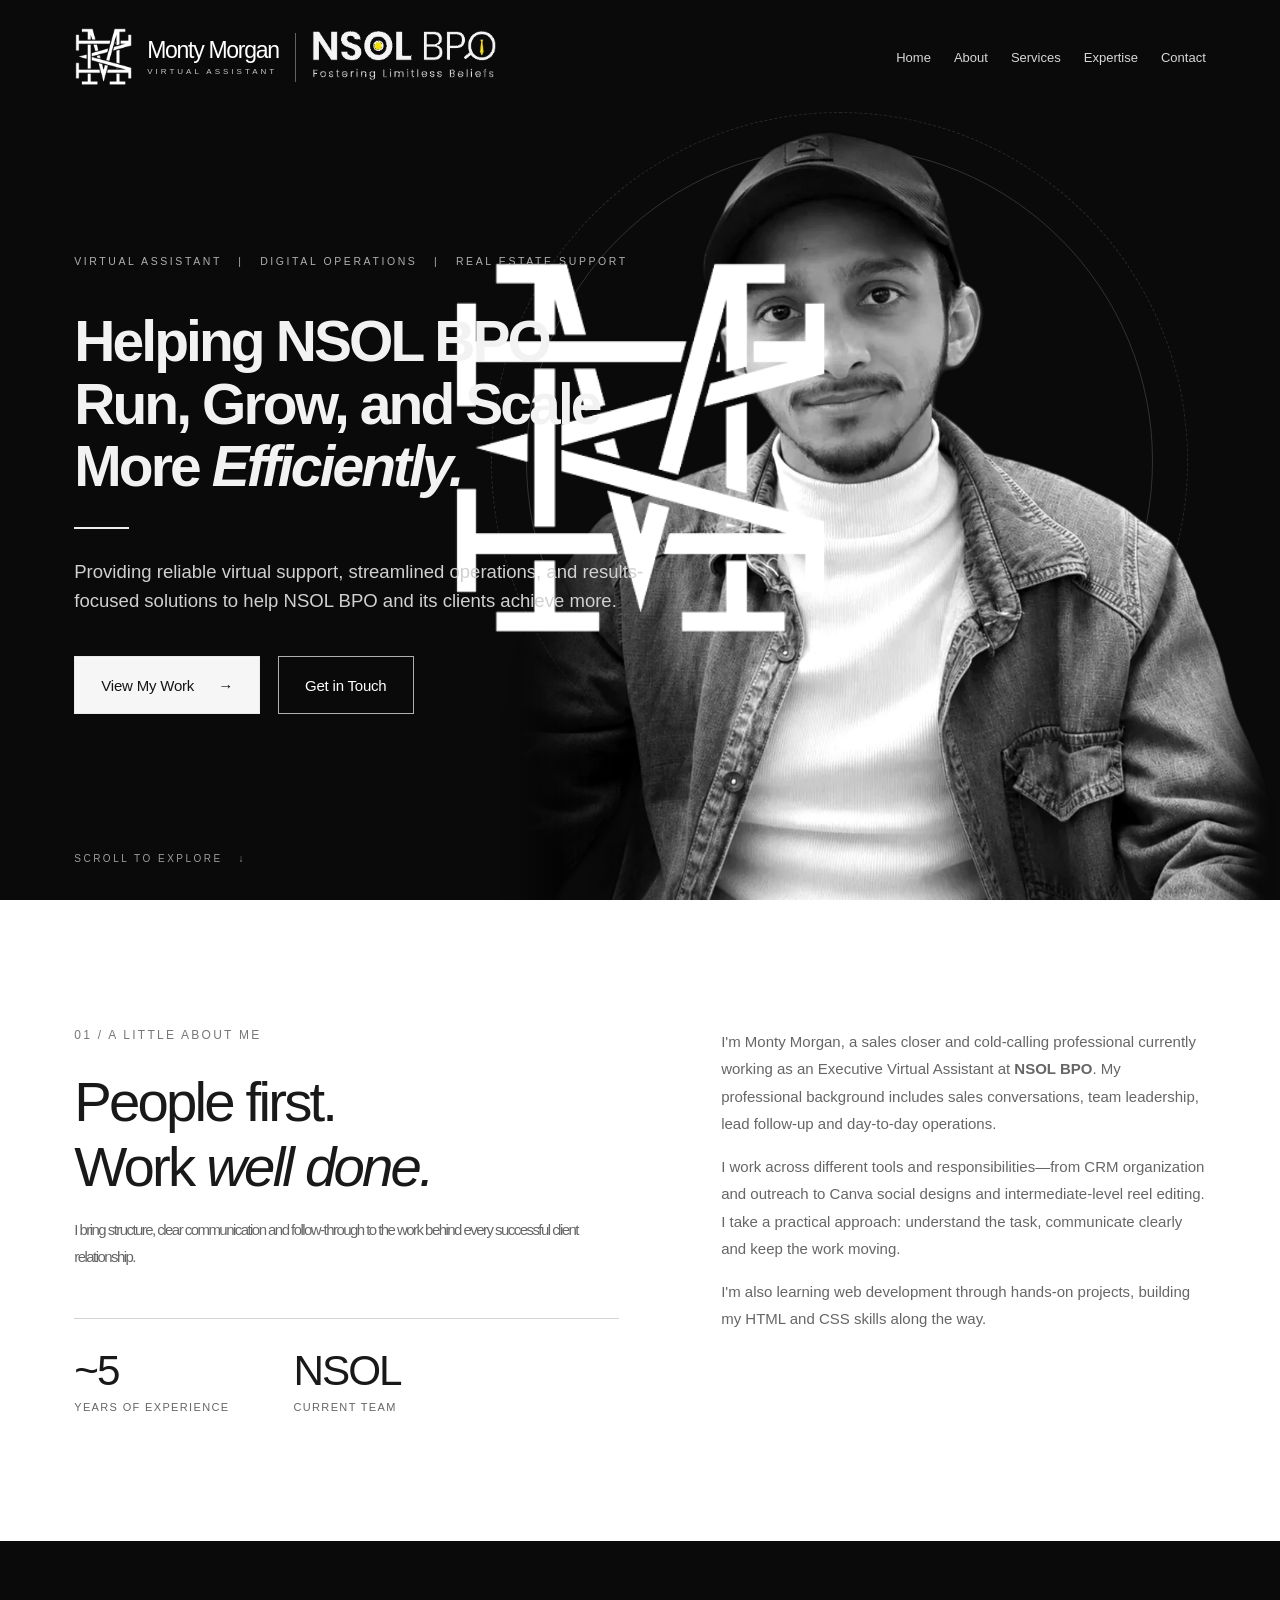
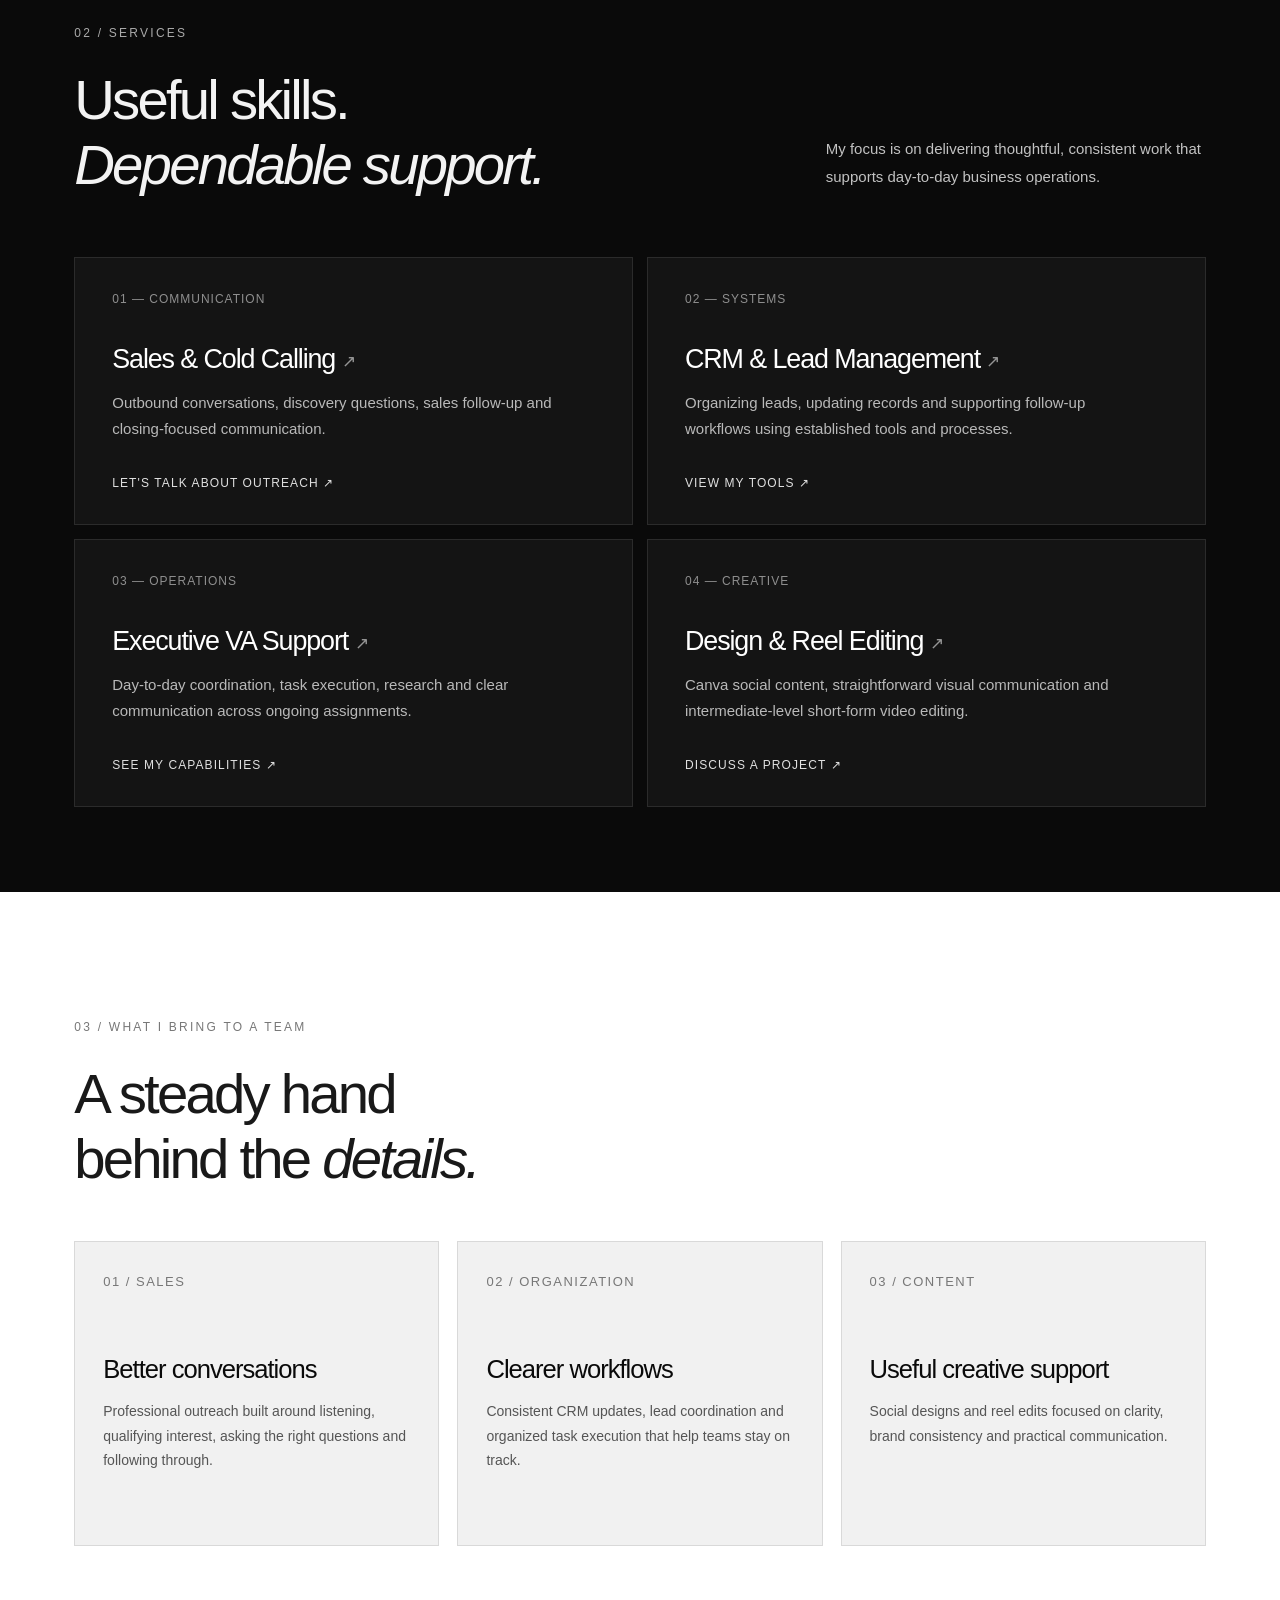
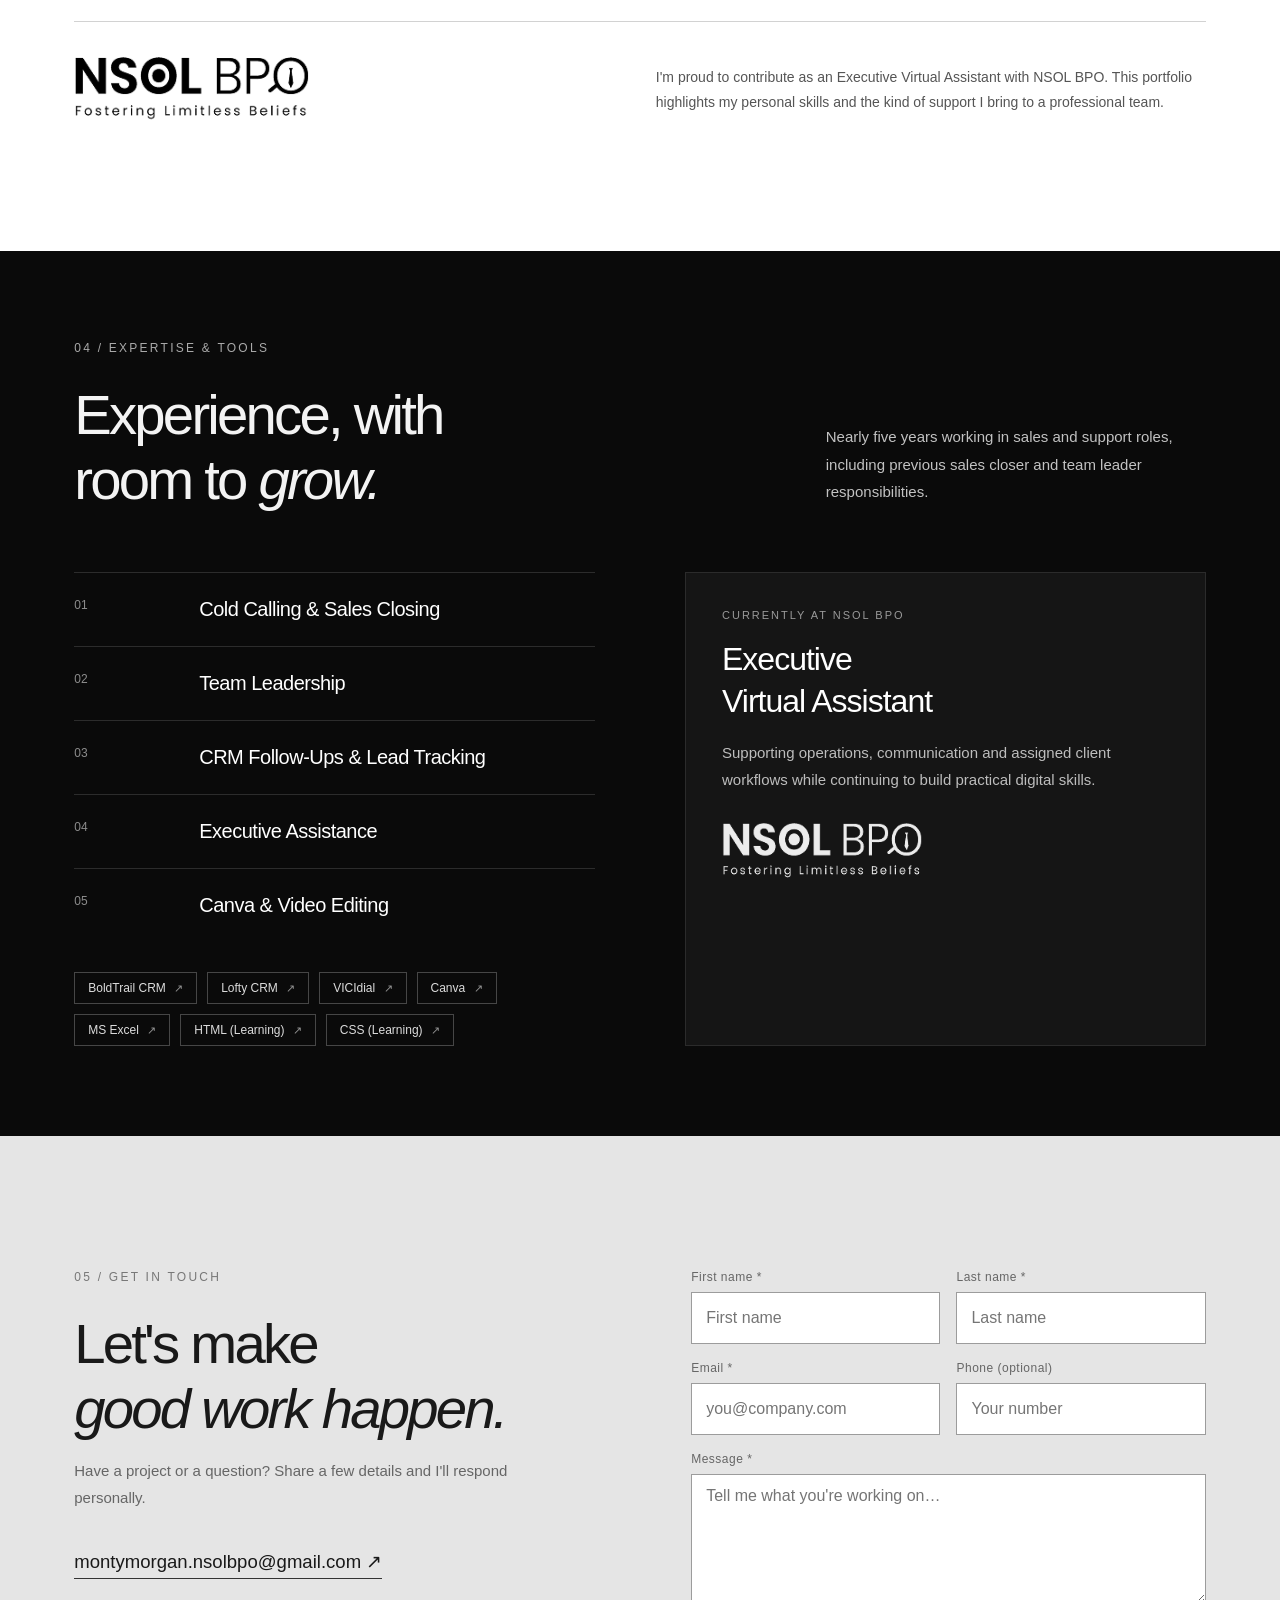
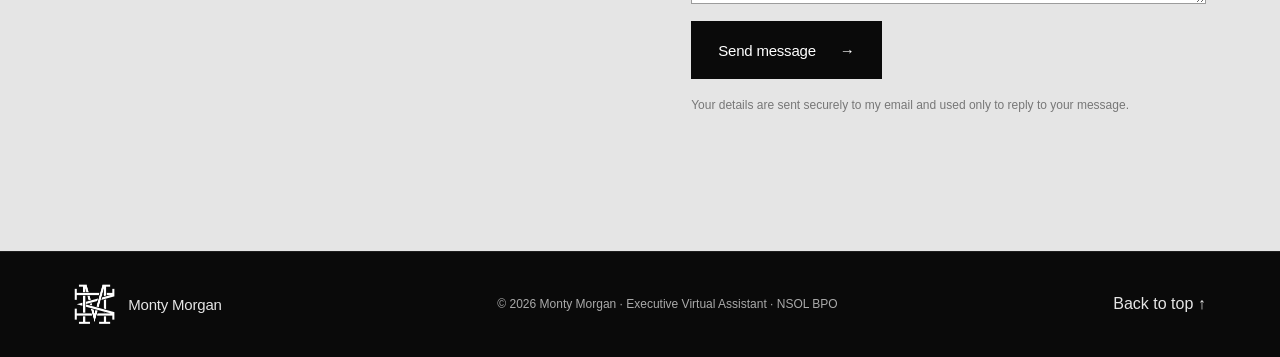
==== commit f17d22b8: "Fix contact form, centre hero photo on phones, rebalance contrast - Contact form now submits in plac" ====
--- a/index.html
+++ b/index.html
@@ -3,7 +3,7 @@
 <head>
 <meta charset="utf-8">
 <meta name="viewport" content="width=device-width, initial-scale=1">
-<meta name="theme-color" content="#171717">
+<meta name="theme-color" content="#0a0a0a">
 <meta name="description" content="Monty Morgan — Executive Virtual Assistant at NSOL BPO. Professional sales conversations, CRM workflows, executive support and creative content.">
 <title>Monty Morgan | Executive Virtual Assistant — NSOL BPO</title>
 <style>
@@ -191,6 +191,122 @@
 @media(max-width:800px){.detail-content-grid{grid-template-columns:1fr;gap:45px}.detail-cta-inner{align-items:flex-start;flex-direction:column}}
 @media(max-width:540px){.service-detail-hero{min-height:76svh;padding:125px 0 75px}.detail-back{margin-bottom:53px}.service-detail-hero h1{font-size:clamp(44px,10vw,62px);letter-spacing:-2px}.detail-content-grid h2{letter-spacing:-1.5px}.tool-drawer{padding:26px}.drawer-index{margin-top:55px}}
 @media(prefers-reduced-motion:reduce){#cursorFlareCanvas{display:none!important}.tool-drawer[open]{animation:none}}
+
+/* ===== v3: contrast ratio (~50% black / 35% white / 15% gray), hero animation, mobile ===== */
+:root{--paper:#fff;--gray:#e5e5e5}
+body{background:#fff}
+.hero,.section.dark,.service-detail-hero,.service-detail-cta,.footer{background:#0a0a0a}
+.section.light{background:#fff}
+.section.gray{background:#e5e5e5}
+.footer{border-top:1px solid #1f1f1f}
+/* services (dark) */
+#services .service{background:#141414;border-color:#2b2b2b;color:#f2f2f2}
+#services .service:hover{border-color:#9a9a9a}
+#services .service-no{color:#8f8f8f}
+#services .service h3{color:#fff}
+#services .service p{color:#b9b9b9}
+#services .service-footer{color:#e0e0e0}
+/* capabilities (light) */
+#work .work-card{background:#f1f1f1;border:1px solid #d9d9d9;color:#0a0a0a}
+#work .work-card .number{color:#777}
+#work .work-card p{color:#555}
+#work .nsol-band{border-top-color:#d2d2d2}
+#work .nsol-band img{filter:grayscale(1) brightness(0)}
+#work .nsol-band p{color:#555}
+/* expertise (dark) */
+#expertise .skill-row{border-top-color:#2c2c2c}
+#expertise .skill-row:last-child{border-bottom-color:#2c2c2c}
+#expertise .skill-row span:first-child{color:#8d8d8d}
+#expertise .skill-row b{color:#fff}
+#expertise .tag{border-color:#464646;color:#dcdcdc}
+#expertise .tool-trigger:hover,#expertise .tool-trigger:focus-visible{background:#fff;border-color:#fff;color:#0a0a0a}
+#expertise .current-role{background:#151515;border-color:#2b2b2b}
+#expertise .current-role .role-kicker{color:#9a9a9a}
+#expertise .current-role h3{color:#fff}
+#expertise .current-role p{color:#bdbdbd}
+#expertise .nsol-light{filter:grayscale(1) brightness(0) invert(1);opacity:.92}
+.contact-form input,.contact-form textarea{background:#fff;border-color:#9c9c9c}
+.btn-dark{background:#0a0a0a;border-color:#0a0a0a}.btn-dark:hover{background:#333}
+
+/* form status */
+.form-status{display:none;padding:14px 16px;font-size:14px;line-height:1.6;border:1px solid #0a0a0a}
+.form-status.ok{display:block;background:#0a0a0a;color:#fff}
+.form-status.err{display:block;background:#fff;color:#0a0a0a;border-style:dashed}
+.form-status a{text-decoration:underline;text-underline-offset:3px}
+.contact-form button[disabled]{opacity:.6;cursor:wait}
+
+/* hero stage: cut-out portrait. The face is the exact horizontal centre of the image. */
+.hero-stage{display:contents}
+.hero-caption{display:none}
+.hero-portrait{right:0;bottom:0;height:calc(100% - 116px);max-height:960px;width:auto;transform-origin:50% 100%;
+  animation:portraitIn 1.5s cubic-bezier(.2,.7,.2,1) .3s both,portraitBreathe 9s ease-in-out 2s infinite alternate}
+@keyframes portraitIn{from{opacity:0;translate:0 56px;scale:.95}to{opacity:1;translate:0 0;scale:1}}
+@keyframes portraitBreathe{from{transform:scale(1)}to{transform:scale(1.022)}}
+.hero-ring{--ph:min(calc(100svh - 116px),960px);--rd:calc(var(--ph) * .8);position:absolute;z-index:0;pointer-events:none;
+  width:var(--rd);height:var(--rd);border-radius:50%;border:1px solid rgba(255,255,255,.16);
+  right:calc(var(--ph) * 1180 / 1050 / 2 - var(--rd) / 2);top:calc(116px + var(--ph) * .44 - var(--rd) / 2);
+  animation:ringIn 1.8s cubic-bezier(.2,.7,.2,1) .1s both}
+.hero-ring::after{content:"";position:absolute;inset:-36px;border-radius:50%;border:1px dashed rgba(255,255,255,.13);animation:ringSpin 90s linear infinite}
+@keyframes ringIn{from{opacity:0;scale:.82}to{opacity:1;scale:1}}
+@keyframes ringSpin{to{transform:rotate(360deg)}}
+@keyframes heroUp{from{opacity:0;translate:0 26px}to{opacity:1;translate:0 0}}
+.hero-copy>:not(h1),.hero h1 span{animation:heroUp .95s cubic-bezier(.2,.7,.2,1) both}
+.hero-copy>.eyebrow{animation-delay:.1s}
+.hero h1 span:nth-child(1){animation-delay:.22s}.hero h1 span:nth-child(2){animation-delay:.34s}.hero h1 span:nth-child(3){animation-delay:.46s}
+.hero-copy>.hero-rule{animation-delay:.6s}.hero-copy>.hero-description{animation-delay:.7s}.hero-copy>.actions{animation-delay:.85s}
+
+/* ---------- Phones & small tablets ---------- */
+@media(max-width:800px){
+  .site-nav{background:#0a0a0a}
+  .hero{display:flex;flex-direction:column;align-items:stretch;min-height:0;padding-top:90px;padding-bottom:0}
+  .hero-stage{order:1}.hero-caption{order:2}.hero-inner{order:3}
+  .hero-inner{display:block;min-height:0;padding-top:40px;padding-bottom:44px}
+  .hero-copy{width:100%;margin:0}
+  .hero h1{margin:22px 0 18px;letter-spacing:-1.8px}
+  .hero-rule{margin:22px 0}
+  .actions{flex-direction:column;align-items:stretch;gap:12px;margin-top:30px}
+  .actions .btn{width:100%;justify-content:space-between;padding:14px 22px}
+  .hero-stage{display:block;position:relative;width:min(100%,540px);margin:0 auto}
+  .hero-portrait{display:block;position:relative;right:auto;bottom:auto;left:auto;height:auto;max-height:none;width:100%;margin:0}
+  .hero-ring{--rd:84%;width:var(--rd);height:auto;aspect-ratio:1;left:50%;right:auto;top:6%;translate:-50% 0;animation-name:ringInM}
+  .hero-ring::after{inset:-22px}
+  .hero-caption{display:block;position:relative;z-index:6;text-align:center;font-size:10px;letter-spacing:2.4px;text-transform:uppercase;color:#a9a9a9;padding:18px var(--gutter) 20px;border-top:1px solid #2a2a2a;background:#0a0a0a}
+  .section{padding:76px 0}
+  .service{min-height:0;padding:28px 24px}
+  .service h3{margin:26px 0 12px}
+  .work-card{min-height:0}.work-card h3{margin-top:34px}
+  .stats-line{flex-wrap:wrap}
+  .current-role{padding:28px 24px}
+  .footer-inner{flex-direction:column;text-align:center;gap:14px}
+  .contact-form button{width:100%}
+}
+@keyframes ringInM{from{opacity:0;scale:.82}to{opacity:1;scale:1}}
+@media(max-width:540px){
+  .hero{padding-top:80px}
+  .hero-inner{padding-top:34px;padding-bottom:40px}
+  .hero h1{font-size:clamp(37px,10.2vw,46px)}
+  .hero-description{font-size:16px}
+  .hero-caption{font-size:9px;letter-spacing:1.8px}
+  .section{padding:68px 0}
+  .section h2{letter-spacing:-1.6px}
+  .contact-form{gap:15px}
+}
+.nw{white-space:nowrap}
+@media(min-width:801px){
+  #about,#work{padding-top:clamp(104px,10vw,168px);padding-bottom:clamp(104px,10vw,168px)}
+  #services{padding-top:clamp(78px,6.6vw,104px);padding-bottom:clamp(78px,6.6vw,104px)}
+  #services .service{min-height:268px}
+  #expertise{padding-top:clamp(80px,7vw,112px);padding-bottom:clamp(80px,7vw,112px)}
+  #contact{padding-top:clamp(112px,10.5vw,176px);padding-bottom:clamp(112px,10.5vw,176px)}
+}
+@media(max-width:540px){
+  .hero h1{font-size:clamp(28px,8.2vw,46px);letter-spacing:-1.5px}
+  .hero h1 span{white-space:nowrap}
+  .eyebrow{line-height:1.9}
+}
+@media(prefers-reduced-motion:reduce){
+  .hero-portrait,.hero-ring,.hero-ring::after,.hero-copy>:not(h1),.hero h1 span{animation:none!important}
+}
 </style>
 </head>
 <body>
@@ -216,17 +332,17 @@
 </header>
 <main id="main">
   <section class="hero thematic" id="home" data-theme="dark" aria-labelledby="heroTitle">
-    <img class="hero-portrait" src="[data-uri]" alt="" aria-hidden="true">
-    <img class="hero-portrait-mobile" src="[data-uri]